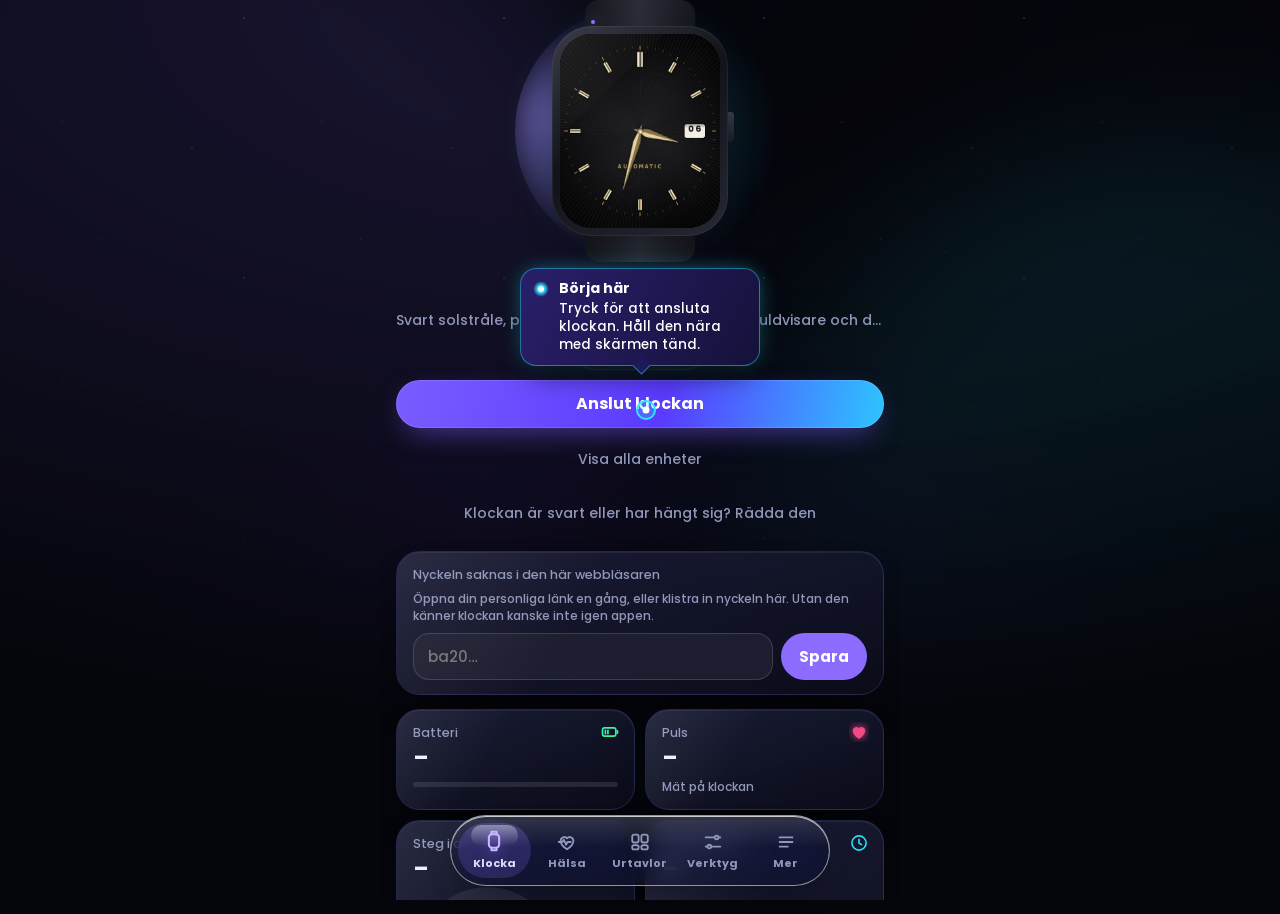
==== index.html @ 903eaa1f "Version 58" ====
<!doctype html>
<html lang="sv">
<head>
<script>try{var T=JSON.parse(localStorage.getItem("minklocka.tema.v1")||"null");if(!localStorage.getItem("minklocka.ng.v1")){localStorage.setItem("minklocka.ng.v1","1");T="nextgen";localStorage.setItem("minklocka.tema.v1",JSON.stringify(T));}document.documentElement.dataset.theme=T||"nextgen";}catch(e){document.documentElement.dataset.theme="nextgen";}</script>
<meta charset="utf-8">
<meta name="viewport" content="width=device-width,initial-scale=1,viewport-fit=cover">
<meta name="theme-color" content="#07080c">
<title>Min klocka</title>
<link rel="manifest" href="manifest.webmanifest">
<link rel="icon" href="icon-192.png">
<link rel="apple-touch-icon" href="icon-192.png">
<style>
@font-face{font-family:'PoppinsApp';font-weight:500;font-display:swap;src:url([data-uri]) format('woff')}
@font-face{font-family:'PoppinsApp';font-weight:700;font-display:swap;src:url([data-uri]) format('woff')}
@font-face{font-family:'PoppinsLight';font-weight:300;font-display:swap;src:url([data-uri]) format('woff')}
@font-face{font-family:'LoraBold';font-weight:700;font-display:swap;src:url([data-uri]) format('woff')}
@font-face{font-family:'MonoBold';font-weight:700;font-display:swap;src:url([data-uri]) format('woff')}

@font-face{font-family:'CondBold';font-weight:700;font-display:swap;src:url([data-uri]) format('woff')}

@property --a1{syntax:'<color>';inherits:true;initial-value:#3ba0ff}
@property --a2{syntax:'<color>';inherits:true;initial-value:#ff5a6a}
:root{
  --ink:#07080c; --text:#f2f3f7; --dim:#9aa0b4; --glass:rgba(22,24,34,.58); --edge:color-mix(in srgb,var(--ov) 10%,transparent);
  --ok:#5fe39a; --bad:#ff6b78; --r:26px;
  --font:'PoppinsApp',system-ui,-apple-system,'Segoe UI',Roboto,sans-serif;
  transition:--a1 .9s ease,--a2 .9s ease;
}
*{box-sizing:border-box;-webkit-tap-highlight-color:transparent}
html,body{height:100%}
body{margin:0;background:var(--ink);color:var(--text);font:500 15px/1.45 var(--font);overflow:hidden;overscroll-behavior:none}
button,input{font:inherit;color:inherit}
button{border:0;background:none;cursor:pointer}
:focus-visible{outline:2px solid var(--a1);outline-offset:3px}

/* ---- bakgrund: norrsken som tar färg av vald urtavla ---- */
.aurora{position:fixed;inset:0;overflow:hidden;z-index:0;pointer-events:none}
.aurora i{position:absolute;border-radius:50%;filter:blur(64px);opacity:.55;will-change:transform}
.aurora i:nth-child(1){width:78vw;height:78vw;left:-26vw;top:-14vw;background:var(--a1);animation:d1 23s ease-in-out infinite alternate}
.aurora i:nth-child(2){width:70vw;height:70vw;right:-28vw;top:18vh;background:var(--a2);animation:d2 29s ease-in-out infinite alternate}
.aurora i:nth-child(3){width:90vw;height:90vw;left:6vw;bottom:-52vw;background:var(--a1);opacity:.28;animation:d3 31s ease-in-out infinite alternate}
.aurora::after{content:"";position:absolute;inset:0;background:radial-gradient(120% 80% at 50% 0%,transparent 0,color-mix(in srgb,var(--ink) 55%,transparent) 60%,var(--ink) 100%)}
@keyframes d1{to{transform:translate(18vw,10vh) scale(1.15)}}
@keyframes d2{to{transform:translate(-22vw,-8vh) scale(.9)}}
@keyframes d3{to{transform:translate(-10vw,-12vh) scale(1.1)}}

.app{position:relative;z-index:1;height:100%;display:flex;flex-direction:column;max-width:520px;margin:0 auto}

/* ---- scenen: klockan ---- */
.stage{position:relative;flex:none;height:var(--sh,366px);transition:height .5s cubic-bezier(.3,1.1,.4,1)}
.watch{position:absolute;left:50%;top:var(--wt,26px);width:176px;height:210px;margin-left:-88px;transform:scale(var(--ws,1));transform-origin:50% 0;transition:transform .5s cubic-bezier(.3,1.1,.4,1),left .5s cubic-bezier(.3,1.1,.4,1)}
.strap{position:absolute;left:19%;width:62%;height:44px;background:linear-gradient(90deg,#15171d,#2a2d37 50%,#15171d);z-index:0}
.strap.t{top:-26px;border-radius:14px 14px 0 0}.strap.b{bottom:-26px;border-radius:0 0 14px 14px}
.crown{position:absolute;right:-6px;top:86px;width:8px;height:30px;border-radius:3px;background:linear-gradient(180deg,#3a3e4a,#1b1d25)}
.case{position:absolute;inset:0;border-radius:40px;padding:8px;background:linear-gradient(145deg,#3a3d49,#12131a 45%,#262832);box-shadow:0 22px 50px -14px rgba(0,0,0,.8),0 0 0 1px color-mix(in srgb,var(--ov) 6%,transparent) inset,0 0 46px -8px color-mix(in srgb,var(--a1) 55%,transparent)}
.screen{position:relative;width:100%;height:100%;border-radius:32px;overflow:hidden;background:#000}
.screen .face{position:absolute;inset:0;width:100%;height:100%;object-fit:cover;opacity:0;transform:scale(1.08);transition:opacity .45s ease,transform .6s cubic-bezier(.2,.9,.3,1)}
.screen .face.on{opacity:1;transform:none}
.screen::after{content:"";position:absolute;inset:0;background:linear-gradient(125deg,color-mix(in srgb,var(--ov) 16%,transparent) 0,color-mix(in srgb,var(--ov) 0%,transparent) 32%);pointer-events:none}
.ring{position:absolute;inset:-7px;width:calc(100% + 14px);height:calc(100% + 14px);pointer-events:none;overflow:visible}
.ring rect{fill:none;stroke-width:4;stroke-linecap:round}
.ring .trk{stroke:color-mix(in srgb,var(--ov) 10%,transparent);opacity:0;transition:opacity .3s}
.ring .bar{stroke:url(#rg);stroke-dasharray:0 100;transition:stroke-dasharray .35s ease,opacity .4s;filter:drop-shadow(0 0 6px var(--a1))}
.watch.busy .trk{opacity:1}
.watch.search .bar{stroke-dasharray:14 86;animation:spin 1.1s linear infinite}
@keyframes spin{to{stroke-dashoffset:-100}}
.watch.done .case{animation:pop .7s cubic-bezier(.2,1.4,.4,1)}
@keyframes pop{30%{transform:scale(1.045)}}
.info{position:absolute;left:16px;right:16px;top:var(--it,276px);text-align:center;transition:top .5s cubic-bezier(.3,1.1,.4,1),left .5s cubic-bezier(.3,1.1,.4,1)}
.info h1{margin:0;font:700 26px/1.1 var(--font);letter-spacing:-.4px}
.info p{margin:5px 0 0;color:var(--dim);font-size:14px;white-space:nowrap;overflow:hidden;text-overflow:ellipsis;max-height:22px;transition:opacity .3s,max-height .4s,margin .4s}
.pill{display:inline-flex;align-items:center;gap:7px;margin-top:9px;padding:5px 12px 5px 10px;border-radius:99px;background:var(--glass);border:1px solid var(--edge);font-size:13px;backdrop-filter:blur(16px)}
.pill b{width:8px;height:8px;border-radius:50%;background:var(--dim);transition:background .3s,box-shadow .3s}
.pill.on b{background:var(--ok);box-shadow:0 0 0 4px rgba(95,227,154,.18)}
.pill.wait b{background:#ffc857;animation:blink 1s ease-in-out infinite}
@keyframes blink{50%{opacity:.3}}
/* kompakt scen på Verktyg och Logg */
body.compact .stage{height:116px}
body.compact .watch{left:57px;transform:translateY(-6px) scale(.4)}
body.compact .info{top:26px;left:108px;text-align:left}
body.compact .info h1{font-size:23px}
body.compact .info p{opacity:0;max-height:0;margin:0}
/* fliken Urtavlor: klockan liten till vänster och namnet bredvid, så att listan får nästan hela skärmen */
body.side .stage{height:150px}
body.side .watch{left:70px;top:16px;transform:scale(.56)}
body.side .info{top:24px;left:134px;right:14px;text-align:left}
body.side .info h1{font-size:22px;white-space:nowrap;overflow:hidden;text-overflow:ellipsis}
body.side .info p{white-space:normal;max-height:36px;font-size:13px;line-height:18px;margin-top:3px;display:-webkit-box;-webkit-line-clamp:2;-webkit-box-orient:vertical}
body.side .pill{margin-top:8px}
@media (max-height:620px){body.side .stage{height:118px}body.side .watch{top:12px;transform:scale(.44);left:58px}body.side .info{left:112px;top:16px}body.side .info p{-webkit-line-clamp:1;max-height:18px}}

/* ---- vyer ---- */
main{position:relative;flex:1;min-height:0}
.view{-webkit-mask-image:linear-gradient(180deg,transparent 0,#000 16px);mask-image:linear-gradient(180deg,transparent 0,#000 16px);position:absolute;inset:0;overflow-y:auto;padding:14px 16px calc(132px + var(--lift,0px));opacity:0;visibility:hidden;transform:translateY(14px);transition:opacity .28s ease,transform .38s cubic-bezier(.2,.9,.3,1),visibility 0s .3s;scrollbar-width:none}
.view::-webkit-scrollbar{display:none}
.view.on{opacity:1;visibility:visible;transform:none;transition-delay:0s,0s,0s}
.glass{background:var(--glass);border:1px solid var(--edge);border-radius:var(--r);backdrop-filter:blur(22px) saturate(160%);-webkit-backdrop-filter:blur(22px) saturate(160%)}
.cta{display:block;width:100%;padding:16px;border-radius:20px;font:700 16px/1 var(--font);color:var(--onpri);background:linear-gradient(100deg,var(--a1),var(--a2));box-shadow:0 12px 30px -12px var(--a1);transition:transform .15s ease,opacity .25s,filter .25s}
.cta:active{transform:scale(.97)}
.cta:disabled{opacity:.38;filter:saturate(.4);box-shadow:none}
.ghost{display:block;width:100%;padding:13px;margin-top:8px;border-radius:18px;color:var(--dim);font-size:14px}
.ghost:active{background:color-mix(in srgb,var(--ov) 6%,transparent)}
.soft{display:block;width:100%;padding:14px;border-radius:18px;text-align:center;font-size:14.5px;transition:transform .15s}
.soft:active{transform:scale(.97)}
[hidden]{display:none!important}
.tiles{display:grid;grid-template-columns:1fr 1fr;gap:10px;margin-top:14px}
.tile{padding:14px 16px}
.tile small{display:block;color:var(--dim);font-size:12.5px}
.tile strong{display:block;margin-top:3px;font:700 19px/1.2 var(--font);font-variant-numeric:tabular-nums;white-space:nowrap;overflow:hidden;text-overflow:ellipsis}
.tile em{display:block;font-style:normal;color:var(--dim);font-size:12px;margin-top:6px;white-space:nowrap;overflow:hidden;text-overflow:ellipsis}
.tile.beat strong{animation:beat .5s cubic-bezier(.3,1.6,.4,1)}
.tile.beat{border-color:color-mix(in srgb,var(--a2) 60%,transparent)}
.tile{transition:border-color .6s}
@keyframes beat{35%{transform:scale(1.16)}}
.tile strong{transform-origin:0 50%}
.tiles.hl{margin-top:12px}.tiles.hl .tile{background:color-mix(in srgb,var(--ov) 5%,transparent);border-radius:16px}
#hlDays button{min-width:0;padding:9px 4px;font-size:13px}
.clab{display:block;color:var(--dim);font-size:12.5px;margin:14px 0 6px}
.hlc{display:block;width:100%;height:110px;touch-action:manipulation}
.meta{margin:12px 4px 0;color:var(--dim);font-size:12.5px;text-align:center}
.meter{height:5px;border-radius:9px;background:color-mix(in srgb,var(--ov) 10%,transparent);margin-top:10px;overflow:hidden}
.meter i{display:block;height:100%;width:0;border-radius:9px;background:linear-gradient(90deg,var(--a1),var(--a2));transition:width .8s cubic-bezier(.2,.9,.3,1)}
details{margin-top:14px;padding:4px 16px}
summary{padding:11px 0;list-style:none;color:var(--dim);font-size:14px;display:flex;justify-content:space-between;align-items:center}
summary::-webkit-details-marker{display:none}
summary::after{content:"";width:8px;height:8px;border-right:2px solid var(--dim);border-bottom:2px solid var(--dim);transform:rotate(45deg);transition:transform .25s;margin-right:4px}
details[open] summary::after{transform:rotate(225deg)}
details ol{margin:0 0 14px;padding-left:20px;color:var(--dim);font-size:14px}
details li{margin:6px 0}
details li b{color:var(--text);font-weight:500}

/* urtavlor */
.gridd{display:grid;grid-template-columns:repeat(3,minmax(0,1fr));gap:14px 10px;margin-top:14px}
.chip{display:block;width:100%;text-align:center;font-size:12.5px;color:var(--dim);transition:color .25s}
.chip img,.chip canvas,.chip.add i{display:block;width:100%;aspect-ratio:240/286;border-radius:20%/17%;object-fit:cover;background:#0c0d12;border:2px solid transparent;box-shadow:0 8px 20px -10px #000;transition:transform .3s cubic-bezier(.2,1.3,.4,1),border-color .25s}
.chip.add i{display:grid;place-items:center;font-style:normal;font-size:34px;line-height:1;color:var(--dim);border:2px dashed color-mix(in srgb,var(--ov) 22%,transparent);background:color-mix(in srgb,var(--ov) 4%,transparent);box-shadow:none}
.cats{display:flex;gap:8px;margin-top:16px;overflow-x:auto;scrollbar-width:none}
.cats::-webkit-scrollbar{display:none}
.cats button{flex:none;padding:8px 15px;border-radius:99px;background:color-mix(in srgb,var(--ov) 7%,transparent);font-size:13.5px;transition:background .25s,color .25s}
.cats button.on{background:linear-gradient(100deg,var(--a1),var(--a2));color:var(--onpri);font-weight:700}
.duo{display:grid;grid-template-columns:1fr;gap:8px;margin-top:10px}
.duo2{display:grid;grid-template-columns:1fr 1fr;gap:8px;margin-top:14px}
.duo2 .own{margin-top:0}
.duo:has(#btnDelete:not([hidden])){grid-template-columns:1fr 1fr}
.soft:disabled{opacity:.45}
.danger{color:var(--bad)}
.empty{grid-column:1/-1;color:var(--dim);font-size:13.5px;padding:14px 16px;margin:0}
/* redigeraren */
#faceC{position:absolute;inset:0;width:100%;height:100%;display:none;touch-action:none}
body.editing #faceC{display:block}
body.editing .screen .face{opacity:0!important}
body.editing .tabs,body.editing .fade,body.editing .info{display:none}
body.editing .stage{height:calc(var(--wt,26px) + 210px*var(--ws,1) + 30px)}
body.editing .view{padding-bottom:48px}
.edbar{display:grid;grid-template-columns:auto 1fr auto;gap:8px;align-items:center}
.edbar .soft{width:auto;padding:12px 16px}
.edbar input,.tin{width:100%;min-width:0;padding:11px 13px;border-radius:14px;border:1px solid var(--edge);background:rgba(0,0,0,.28);outline:none}
.edbar input:focus,.tin:focus{border-color:var(--a1)}
.chips{display:flex;flex-wrap:wrap;gap:6px;margin:12px 0}
.chips button{padding:8px 12px;border-radius:99px;background:color-mix(in srgb,var(--ov) 5%,transparent);font-size:13px;color:var(--dim);border:1px dashed color-mix(in srgb,var(--ov) 16%,transparent)}
.chips button.has{color:var(--text);background:color-mix(in srgb,var(--ov) 12%,transparent);border-style:solid;border-color:transparent}
.chips button.on{background:linear-gradient(100deg,var(--a1),var(--a2));color:var(--onpri);font-weight:700}
.sw{display:flex;flex-wrap:wrap;gap:8px;margin-top:2px}
.seg+.sw,.sw+.sl,.sl+.sl{margin-top:12px}
.sw button,.pickc{flex:none;width:30px;height:30px;border-radius:50%;border:2px solid color-mix(in srgb,var(--ov) 20%,transparent);padding:0}
.sw button.on{outline:2px solid var(--a1);outline-offset:2px}
.pickc{position:relative;overflow:hidden;display:grid;place-items:center}
.pickc::after{content:"+";font-weight:700;color:#fff;mix-blend-mode:difference}
.pickc input{position:absolute;inset:0;width:100%;height:100%;opacity:0}
.sl{display:flex;align-items:center;gap:10px}
.sl input{flex:1;min-width:0;accent-color:var(--a1)}
.sl output{flex:none;min-width:58px;text-align:right;font-size:12.5px;color:var(--dim);font-variant-numeric:tabular-nums}
.nudge{display:flex;gap:6px}
.nudge button{flex:1;padding:10px 0;border-radius:12px;background:color-mix(in srgb,var(--ov) 7%,transparent)}
.nudge button:active{transform:scale(.94)}
.own2{position:relative;cursor:pointer}
.own2 input{position:absolute;width:1px;height:1px;opacity:0;pointer-events:none}
#edSize.over{color:var(--bad)}
.chip span{display:block;margin-top:7px;white-space:nowrap;overflow:hidden;text-overflow:ellipsis}
.chip em{font-style:normal;display:inline-block;margin-left:4px;padding:0 6px;border-radius:7px;font-size:10.5px;font-weight:700;color:var(--onpri);background:var(--a1)}
.chip.on{color:var(--text)}
.chip.on img,.chip.on canvas{border-color:var(--a1);transform:translateY(-4px) scale(1.04)}
.sendrow{margin-top:6px}
.prog{margin-top:10px;text-align:center;color:var(--dim);font-size:13px;min-height:19px;font-variant-numeric:tabular-nums}
.own{margin-top:14px;color:var(--dim);cursor:pointer}
.own input{position:absolute;width:1px;height:1px;opacity:0;pointer-events:none}

/* verktyg */
.group{margin-top:12px;overflow:hidden}
.row{display:flex;align-items:center;gap:12px;width:100%;padding:15px 16px;text-align:left;border-top:1px solid color-mix(in srgb,var(--ov) 6%,transparent)}
.group>.row:first-child{border-top:0}
button.row:active{background:color-mix(in srgb,var(--ov) 6%,transparent)}
.row .ic{flex:none;width:34px;height:34px;border-radius:11px;display:grid;place-items:center;background:color-mix(in srgb,var(--a1) 22%,transparent);color:var(--a1)}
.row .ic svg{width:18px;height:18px}
.row .tx{flex:1;min-width:0}
.row .tx small{display:block;color:var(--dim);font-size:12.5px;margin-top:1px}
.block{padding:15px 16px;border-top:1px solid color-mix(in srgb,var(--ov) 6%,transparent)}
.block>label,.block>.lab{display:block;margin-bottom:10px}
.block small{color:var(--dim);font-size:12.5px;display:block;margin-top:2px;font-weight:500}
.seg{display:flex;flex-wrap:wrap;gap:6px}
.seg button{flex:1 0 auto;min-width:50px;padding:11px 8px;border-radius:13px;background:color-mix(in srgb,var(--ov) 7%,transparent);font-variant-numeric:tabular-nums;transition:background .25s,color .25s,transform .15s}
.seg button:active{transform:scale(.94)}
.seg button.on{background:linear-gradient(100deg,var(--a1),var(--a2));color:var(--onpri);font-weight:700}
.msg{display:flex;gap:8px}
.msg input{flex:1;min-width:0;padding:12px 14px;border-radius:14px;border:1px solid var(--edge);background:rgba(0,0,0,.28);outline:none}
.msg input:focus{border-color:var(--a1)}
.msg button{flex:none;padding:0 18px;border-radius:14px;font-weight:700;color:var(--onpri);background:linear-gradient(100deg,var(--a1),var(--a2))}
.msg button:active{transform:scale(.95)}

/* logg */
#log{margin:0;padding:14px 16px;font:12px/1.55 ui-monospace,Menlo,Consolas,monospace;white-space:pre-wrap;word-break:break-all;color:var(--dim);min-height:160px}
#log .ok{color:var(--ok)}#log .bad{color:var(--bad)}

/* flikar */
.fade{position:fixed;left:0;right:0;bottom:0;height:calc(130px + var(--lift,0px));z-index:4;pointer-events:none;background:linear-gradient(180deg,color-mix(in srgb,var(--ink) 0%,transparent) 0,color-mix(in srgb,var(--ink) 86%,transparent) 46%,var(--ink) 100%)}
.tabs{background:var(--navbg);position:fixed;left:50%;bottom:calc(14px + var(--lift,0px) + env(safe-area-inset-bottom));transform:translateX(-50%);z-index:5;transition:bottom .35s ease;display:grid;grid-template-columns:repeat(5,1fr);width:min(94vw,440px);padding:6px;border-radius:26px}
.tabs .slide{position:absolute;top:6px;bottom:6px;left:6px;width:calc((100% - 12px)/5);border-radius:20px;background:color-mix(in srgb,var(--ov) 11%,transparent);transition:transform .42s cubic-bezier(.3,1.3,.4,1)}
.tabs button{position:relative;padding:9px 0 7px;font-size:11.5px;color:var(--dim);display:grid;justify-items:center;gap:3px;transition:color .25s}
.tabs svg{width:22px;height:22px;transition:transform .35s cubic-bezier(.3,1.5,.4,1)}
.tabs button.on{color:var(--text)}
.tabs button.on svg{transform:translateY(-1px) scale(1.1);color:var(--a1)}

.toast{width:max-content;position:fixed;left:50%;bottom:calc(104px + var(--lift,0px) + env(safe-area-inset-bottom));z-index:6;transform:translate(-50%,24px);opacity:0;padding:11px 18px;border-radius:99px;font-size:14px;max-width:86vw;text-align:center;transition:opacity .25s,transform .4s cubic-bezier(.3,1.3,.4,1);pointer-events:none}
.toast.on{opacity:1;transform:translate(-50%,0)}
.toast.bad{border-color:rgba(255,107,120,.5);color:var(--bad)}

/* ark med frågor, och små knappar */
.shade{position:fixed;inset:0;z-index:8;background:rgba(4,5,8,.62);display:flex;align-items:flex-end;justify-content:center;padding:16px 14px calc(18px + env(safe-area-inset-bottom));backdrop-filter:blur(3px)}
.sheet{width:min(100%,460px);padding:20px 18px 16px;background:rgba(24,26,36,.96);animation:up .32s cubic-bezier(.2,1.1,.3,1)}
@keyframes up{from{transform:translateY(40px);opacity:0}}
.sheet h2{margin:0;font:700 19px/1.25 var(--font)}
.sheet p{margin:8px 0 14px;color:var(--dim);font-size:14px;white-space:pre-line}
.sheet button{margin-top:8px}
.sheet .soft.bad{color:var(--bad)}
.chip em.bad{background:var(--bad)}.chip em.exp{background:#ffc857}
.lnk{color:var(--text);text-decoration:underline;text-underline-offset:3px;padding:6px 2px}
.tarea{width:100%;min-height:92px;padding:12px 14px;border-radius:14px;border:1px solid var(--edge);background:rgba(0,0,0,.28);outline:none;resize:vertical;font:inherit;color:inherit}
.tarea:focus{border-color:var(--a1)}
.msg+.msg,.msg+.seg,.seg+.msg,.tarea+.msg,.msg+.soft,.tarea+.soft{margin-top:8px}
.msg input[type=number]{flex:0 0 96px}
.msg input[type=date]{flex:0 0 150px;color-scheme:dark}
.note{color:var(--dim);font-size:12.5px;margin:8px 0 0}
#remList .rr{display:flex;align-items:center;gap:8px;padding:7px 0;border-top:1px solid color-mix(in srgb,var(--ov) 6%,transparent)}#remList .rr:first-child{border-top:0}#remList .rt{flex:1;min-width:0;overflow:hidden;text-overflow:ellipsis;white-space:nowrap}#remList .rb{flex:none;padding:7px 11px;border-radius:12px;background:color-mix(in srgb,var(--ov) 7%,transparent);font-size:13px;font-variant-numeric:tabular-nums}#remList .rb.on{background:linear-gradient(100deg,var(--a1),var(--a2));color:var(--onpri);font-weight:700}#remList .rx{flex:none;width:30px;height:30px;border-radius:10px;background:color-mix(in srgb,var(--ov) 7%,transparent)}#remList .past{opacity:.5}
.tag{display:inline-block;margin-left:6px;padding:1px 7px;border-radius:7px;font-size:10.5px;font-weight:700;color:var(--onpri);background:#ffc857;vertical-align:2px}
#acts{margin-top:10px}
.cats button:disabled{opacity:.4}
.cats+.cats{margin-top:10px}
#keyBox em{white-space:normal}

/* lägre skärmar: klockan krymper så att innehållet får plats */
@media (max-height:800px){:root{--ws:.86;--wt:20px;--it:230px;--sh:318px}}
@media (max-height:720px){:root{--ws:.72;--wt:16px;--it:192px;--sh:278px}.info h1{font-size:23px}.info p{font-size:13.5px;margin-top:3px}.pill{margin-top:7px}}
@media (max-height:620px){:root{--ws:.58;--wt:12px;--it:154px;--sh:238px}}
@media (prefers-reduced-motion:reduce){*{animation:none!important;transition-duration:.01s!important}}

/* ---------- verktyg som kort, blad med förklarande bild, rundtur och studs ---------- */
:root{--spring:cubic-bezier(.34,1.56,.64,1)}
.boing{animation:boing .45s var(--spring)}
@keyframes boing{0%{transform:scale(1)}30%{transform:scale(.92)}100%{transform:scale(1)}}
.quick{display:grid;grid-template-columns:1fr 1fr;gap:10px}
.qbtn{display:flex;align-items:center;justify-content:center;gap:8px;padding:14px 10px;border-radius:18px;font-weight:600}
.qbtn .qi{width:20px;height:20px;color:var(--a1)}
.tcat{margin-top:22px}.tcat h3{margin:0 4px;font-size:17px}.tcat>p{margin:2px 4px 10px;color:var(--dim);font-size:12.5px}
.tcards{display:grid;gap:10px}
.tcard{display:flex;align-items:center;gap:13px;width:100%;padding:13px 14px;border-radius:20px;text-align:left;opacity:0;animation:cardIn .55s var(--spring) forwards}
.tcard[hidden]{display:none}
@keyframes cardIn{from{opacity:0;transform:translateY(16px) scale(.96)}to{opacity:1;transform:none}}
.tcard .ti{flex:none;width:46px;height:46px;border-radius:15px;display:grid;place-items:center;background:linear-gradient(135deg,color-mix(in srgb,var(--a1) 32%,transparent),color-mix(in srgb,var(--a2) 32%,transparent));color:#fff}
.tcard .ti svg{width:26px;height:26px}
.tcard .tt{flex:1;min-width:0}.tcard .tt b{display:block;font-size:15px}.tcard .tt small{display:block;color:var(--dim);font-size:12.5px;margin-top:2px}
.tcard .chev{flex:none;font-size:24px;color:var(--dim);transition:transform .3s var(--spring)}
.tcard:active .chev{transform:translateX(4px)}
.tg{font-style:normal;font-size:10px;font-weight:700;padding:1px 6px;border-radius:6px;background:#ffc857;color:var(--onpri);vertical-align:2px}
/* små rörelser i ikonerna */
.m-float svg{animation:mFloat 3s ease-in-out infinite}@keyframes mFloat{50%{transform:translateY(-3px) rotate(-3deg)}}
.m-bob svg{animation:mBob 2.4s var(--spring) infinite}@keyframes mBob{0%,60%,100%{transform:none}70%{transform:translateY(-4px) scale(1.08)}}
.m-flip svg{animation:mFlip 4s ease-in-out infinite}@keyframes mFlip{0%,70%,100%{transform:none}80%{transform:rotateX(180deg)}90%{transform:rotateX(360deg)}}
.m-spin svg{animation:mSpin 9s linear infinite}@keyframes mSpin{to{transform:rotate(360deg)}}
.m-pop svg{animation:mPop 2.6s var(--spring) infinite}@keyframes mPop{0%,55%,100%{transform:scale(1)}65%{transform:scale(1.18)}}
.m-wiggle svg{animation:mWig 2.8s ease-in-out infinite}@keyframes mWig{0%,70%,100%{transform:none}76%{transform:rotate(-12deg)}84%{transform:rotate(10deg)}92%{transform:rotate(-5deg)}}
.m-ring svg{animation:mRing 2.2s ease-in-out infinite;transform-origin:50% 15%}@keyframes mRing{0%,60%,100%{transform:none}66%{transform:rotate(16deg)}74%{transform:rotate(-14deg)}82%{transform:rotate(9deg)}90%{transform:rotate(-4deg)}}
.m-beat svg{animation:mBeat 1.3s ease-in-out infinite}@keyframes mBeat{0%,40%,100%{transform:scale(1)}15%{transform:scale(1.16)}28%{transform:scale(1.04)}}
.m-walk svg{animation:mWalk 1.6s ease-in-out infinite}@keyframes mWalk{50%{transform:translateX(3px) rotate(6deg)}}
.m-tick svg{animation:mTick 1s steps(2) infinite}@keyframes mTick{50%{transform:rotate(8deg)}}
.m-lift svg{animation:mLift 2s var(--spring) infinite}@keyframes mLift{0%,50%,100%{transform:none}65%{transform:translateY(-5px)}}
.m-twinkle svg{animation:mTw 2.2s ease-in-out infinite}@keyframes mTw{50%{transform:scale(1.15) rotate(12deg);filter:drop-shadow(0 0 6px var(--a2))}}
/* bladet för ett verktyg */
#tsheet{position:fixed;inset:0;z-index:60;pointer-events:none}
#tsheet .tsh-bg{position:absolute;inset:0;background:rgba(3,4,8,.6);backdrop-filter:blur(6px);opacity:0;transition:opacity .3s}
#tsheet .tsh-card{position:absolute;left:0;right:0;bottom:0;top:6vh;border-radius:28px 28px 0 0;background:var(--ink);border-top:1px solid var(--edge);transform:translateY(105%);transition:transform .5s var(--spring);display:flex;flex-direction:column;box-shadow:0 -20px 60px rgba(0,0,0,.5)}
#tsheet.on{pointer-events:auto}#tsheet.on .tsh-bg{opacity:1}#tsheet.on .tsh-card{transform:none}
.tsh-top{display:flex;align-items:center;gap:6px;padding:14px 14px 4px}
.tsh-top h2{margin:0;font-size:20px}
.tsh-x{width:42px;height:42px;border-radius:14px;background:color-mix(in srgb,var(--ov) 7%,transparent);font-size:28px;line-height:1;padding-bottom:4px}
.tsh-scroll{flex:1;overflow:auto;padding:0 16px calc(30px + env(safe-area-inset-bottom));-webkit-overflow-scrolling:touch}
.tsh-scene{margin:4px 0 2px}
.sc{display:block;width:100%;max-width:340px;margin:0 auto;height:auto}
.sc rect,.sc path{fill:none;stroke:color-mix(in srgb,var(--ov) 55%,transparent);stroke-width:2}
.sc .scr{fill:color-mix(in srgb,var(--ov) 5%,transparent);stroke:none}
.sc .band{stroke:color-mix(in srgb,var(--ov) 30%,transparent)}
.sc-g1{color:var(--a1)}.sc-g2{color:var(--a2)}
.sc svg rect,.sc svg path,.sc svg circle{stroke:currentColor;fill:none}
.sc-dots circle{fill:var(--a1);stroke:none;opacity:0;animation:dot 2.4s infinite}
.sc-dots.back circle{fill:var(--a2)}
@keyframes dot{0%{opacity:0;transform:translateX(-10px)}25%{opacity:1}55%{opacity:1}80%,100%{opacity:0;transform:translateX(10px)}}
.sc-dots.back circle{animation-name:dotB}@keyframes dotB{0%{opacity:0;transform:translateX(10px)}25%,55%{opacity:1}80%,100%{opacity:0;transform:translateX(-10px)}}
.sc-pop{transform-box:fill-box;transform-origin:center;animation:scPop 2.4s var(--spring) infinite}
@keyframes scPop{0%,35%{transform:translate(162px,46px) scale(0);opacity:0}50%{transform:translate(162px,46px) scale(1.25);opacity:1}62%,90%{transform:translate(162px,46px) scale(1);opacity:1}100%{transform:translate(162px,46px) scale(1);opacity:0}}
.sc-watch{animation:wBump 2.4s var(--spring) infinite;transform-origin:174px 60px}
@keyframes wBump{0%,40%,100%{transform:none}48%{transform:scale(1.05) rotate(-2deg)}56%{transform:none}}
.tsh-steps{list-style:none;margin:6px 0 14px;padding:0;display:grid;gap:8px}
.tsh-steps li{display:flex;align-items:center;gap:11px;padding:10px 12px;border-radius:16px;background:color-mix(in srgb,var(--ov) 5%,transparent);opacity:0;animation:cardIn .5s var(--spring) forwards}
.tsh-steps b{flex:none;width:26px;height:26px;border-radius:9px;display:grid;place-items:center;background:linear-gradient(135deg,var(--a1),var(--a2));color:var(--onpri);font-size:13px}
.tsh-steps span{font-size:14px}
.tsh-body>.group,.tsh-body>.block{margin-top:0}
.tsh-body>.block{border-top:0;padding:4px 2px}
.tsh-body>.block>label:first-child,.tsh-body>.block>.lab:first-child,.tsh-body>.group>.block:first-child>label:first-child,.tsh-body>.group>.block:first-child>.lab:first-child{font-size:0;margin-bottom:0}
.tsh-body>.block>label:first-child small,.tsh-body>.block>.lab:first-child small,.tsh-body>.group>.block:first-child>label:first-child small,.tsh-body>.group>.block:first-child>.lab:first-child small{font-size:12.5px;margin:0 0 10px}
.tsh-body .tag{display:none}
body.sheet-open{overflow:hidden}
/* rundtur */
#tour{position:fixed;inset:0;z-index:80;display:grid;place-items:center;padding:20px;background:rgba(3,4,8,.72);backdrop-filter:blur(10px);animation:fadeIn .3s}
#tour.out{animation:fadeOut .35s forwards}@keyframes fadeIn{from{opacity:0}}@keyframes fadeOut{to{opacity:0}}
.tr-card{width:100%;max-width:380px;padding:22px 20px 18px;border-radius:28px;background:var(--ink);border:1px solid var(--edge);text-align:center;animation:cardIn .55s var(--spring)}
.tr-card h2{margin:6px 0 6px;font-size:22px}.tr-card p{margin:0;color:var(--dim);font-size:14.5px;line-height:1.5}
.tr-art .ta{width:100%;height:150px}
.ta rect,.ta path{fill:none;stroke:color-mix(in srgb,var(--ov) 60%,transparent);stroke-width:2.2}.ta .scr{fill:color-mix(in srgb,var(--ov) 6%,transparent);stroke:none}
.ta .tt2{fill:#fff;font:700 13px var(--font)}
.ta-wv path{stroke:var(--a1);stroke-width:3;opacity:0;animation:wave 1.8s infinite}.ta-wv .w2{animation-delay:.25s}.ta-wv .w3{animation-delay:.5s}
@keyframes wave{0%{opacity:0}30%{opacity:1}80%,100%{opacity:0}}
.ta .tf{opacity:0;transform-box:fill-box;transform-origin:center;animation:tf 3s var(--spring) infinite}
@keyframes tf{0%{opacity:0;transform:scale(.4)}20%,85%{opacity:1;transform:scale(1)}100%{opacity:0;transform:scale(.9)}}
.ta .tap{fill:color-mix(in srgb,var(--ov) 85%,transparent);stroke:none;opacity:0;animation:tap 3s infinite}@keyframes tap{0%,45%{opacity:0;transform:scale(.5)}55%{opacity:.9}70%,100%{opacity:0}}
.ta .tt3{animation:mBob 2.4s var(--spring) infinite}.ta .tbx{fill:color-mix(in srgb,var(--ov) 7%,transparent);stroke:none}
.ta svg rect,.ta svg path,.ta svg circle{stroke:var(--a1);fill:none}
.ta .fl{animation:mFloat 3s ease-in-out infinite}.ta .f2{animation-delay:.5s}.ta .f3{animation-delay:1s}.ta .f4{animation-delay:1.5s}
.tr-dots{display:flex;justify-content:center;gap:6px;margin:16px 0 14px}.tr-dots i{width:7px;height:7px;border-radius:9px;background:color-mix(in srgb,var(--ov) 20%,transparent);transition:width .4s var(--spring)}.tr-dots i.on{width:22px;background:linear-gradient(90deg,var(--a1),var(--a2))}
.tr-btns{display:flex;gap:10px}.tr-btns button{flex:1;padding:14px;border-radius:18px;font-weight:700}.tr-skip{background:color-mix(in srgb,var(--ov) 7%,transparent)}.tr-next{background:linear-gradient(100deg,var(--a1),var(--a2));color:var(--onpri)}
@media (prefers-reduced-motion:reduce){.tcard,.tsh-steps li{animation:none;opacity:1}[class*="m-"] svg,.sc-dots circle,.sc-pop,.sc-watch{animation:none}}

.hint{display:flex;gap:12px;align-items:flex-start;padding:14px;border-radius:20px;margin-bottom:12px;position:relative;animation:cardIn .55s var(--spring)}
.hint.out{animation:fadeOut .3s forwards}
.hint-art{flex:none;width:44px;height:44px;border-radius:14px;display:grid;place-items:center;background:linear-gradient(135deg,color-mix(in srgb,var(--a1) 35%,transparent),color-mix(in srgb,var(--a2) 35%,transparent))}
.hint-art svg{width:26px;height:26px;animation:mPop 2.6s var(--spring) infinite}
.hint-tx{flex:1;font-size:13.5px}.hint-tx ol{margin:4px 0 0;padding-left:18px;color:var(--dim)}.hint-tx li{margin:2px 0}
.hint-x{position:absolute;top:8px;right:8px;width:30px;height:30px;border-radius:10px;background:color-mix(in srgb,var(--ov) 7%,transparent);color:var(--dim)}

/* ================= Teman (Material 3 Expressive): ljusa och mörka, valbara under Mer ================= */
:root{--ov:#ffffff;--onpri:#08090d;--pricont:color-mix(in srgb,var(--a1) 28%,#15161c);--onpricont:#ffffff;--navbg:rgba(24,26,36,.9);--shadow:none;--spring:cubic-bezier(.34,1.56,.64,1)}
:root[data-theme="ljus"]{--ink:#fdf7ff;--text:#1d1b20;--dim:#625b71;--glass:#ffffff;--edge:rgba(29,27,32,.07);--ov:#1d1b20;--a1:#6750a4;--a2:#c2477a;--onpri:#ffffff;--pricont:#eaddff;--onpricont:#21005d;--navbg:#f3edf7;--ok:#2e9e5b;--bad:#ba1a1a}
:root[data-theme="mint"]{--ink:#f3fbf6;--text:#17201b;--dim:#4f6358;--glass:#ffffff;--edge:rgba(23,32,27,.07);--ov:#17201b;--a1:#1b7f55;--a2:#d9801a;--onpri:#ffffff;--pricont:#c3eed6;--onpricont:#00210f;--navbg:#e6f3ec;--ok:#1b7f55;--bad:#ba1a1a}
:root[data-theme="persika"]{--ink:#fff8f4;--text:#231a15;--dim:#6d5b52;--glass:#ffffff;--edge:rgba(35,26,21,.07);--ov:#231a15;--a1:#b5532f;--a2:#6a5ae0;--onpri:#ffffff;--pricont:#ffdbcc;--onpricont:#3a0b00;--navbg:#fbeee7;--ok:#2e9e5b;--bad:#ba1a1a}
:root[data-theme="hav"]{--ink:#f4f9fd;--text:#161c22;--dim:#50606e;--glass:#ffffff;--edge:rgba(22,28,34,.07);--ov:#161c22;--a1:#0b6aa2;--a2:#00957d;--onpri:#ffffff;--pricont:#cfe5ff;--onpricont:#001d33;--navbg:#e7f0f8;--ok:#00957d;--bad:#ba1a1a}
:root[data-theme="mork"]{--ink:#0f1513;--text:#e2ebe5;--dim:#9db1a6;--glass:#18211d;--edge:rgba(255,255,255,.07);--ov:#ffffff;--a1:#7fd8a6;--a2:#ffb86b;--onpri:#00391f;--pricont:#1f4d36;--onpricont:#c4f1d7;--navbg:#18211d;--ok:#7fd8a6;--shadow:0 1px 0 rgba(255,255,255,.04) inset,0 14px 30px -16px rgba(0,0,0,.7);color-scheme:dark}
:root[data-theme="mork"] .hcard,:root[data-theme="urtavla"] .hcard{border-color:rgba(255,255,255,.08);box-shadow:0 1px 0 rgba(255,255,255,.05) inset,0 16px 30px -18px rgba(0,0,0,.8)}
:root[data-theme="mork"] .hc-tag,:root[data-theme="urtavla"] .hc-tag{color:#8fe6b5}:root[data-theme="mork"] .hc-tag[data-c="warn"],:root[data-theme="urtavla"] .hc-tag[data-c="warn"]{color:#f5c27a}
:root[data-theme="urtavla"]{--ink:#07080c;--text:#f2f3f7;--dim:#9aa0b4;--glass:rgba(22,24,34,.58);--edge:rgba(255,255,255,.10);--ov:#ffffff;--onpri:#08090d}
:root:not([data-theme="urtavla"]){--r:28px}
/* ljusa teman: ytor i stället för glas, mjuka skuggor, stillsam bakgrund */
:root[data-theme="ljus"],:root[data-theme="mint"],:root[data-theme="persika"],:root[data-theme="hav"]{--shadow:0 1px 2px rgba(0,0,0,.05),0 12px 28px -14px color-mix(in srgb,var(--a1) 38%,rgba(0,0,0,.3));color-scheme:light}
:root:not([data-theme="urtavla"]) .glass{backdrop-filter:none;-webkit-backdrop-filter:none;box-shadow:var(--shadow);border-color:var(--edge)}
:root:not([data-theme="urtavla"]):not([data-theme="mork"]) .aurora i{opacity:.16;filter:blur(80px)}
:root:not([data-theme="urtavla"]):not([data-theme="mork"]) .aurora i:nth-child(3){opacity:.1}
:root[data-theme="mork"] .aurora i{opacity:.22}
:root:not([data-theme="urtavla"]) .case{box-shadow:0 18px 40px -16px rgba(0,0,0,.45),0 0 0 1px rgba(255,255,255,.06) inset}
/* Expressive: hela piller, former som ändras när du trycker, fyllda tonade val */
:root:not([data-theme="urtavla"]) .cta{border-radius:999px;background:var(--a1);color:var(--onpri);box-shadow:0 10px 24px -12px var(--a1);transition:border-radius .35s var(--spring),transform .35s var(--spring),opacity .25s}
:root:not([data-theme="urtavla"]) .cta:active{border-radius:18px;transform:scale(.97)}
:root:not([data-theme="urtavla"]) .seg button{border-radius:999px;transition:background .25s,color .25s,border-radius .35s var(--spring),transform .3s var(--spring)}
:root:not([data-theme="urtavla"]) .seg button:active{border-radius:12px}
:root:not([data-theme="urtavla"]) .seg button.on,:root:not([data-theme="urtavla"]) .cats button.on,:root:not([data-theme="urtavla"]) .chips button.on{background:var(--pricont);color:var(--onpricont)}
:root:not([data-theme="urtavla"]) .msg button{border-radius:999px;background:var(--a1);color:var(--onpri)}
:root:not([data-theme="urtavla"]) .tsh-steps b,:root:not([data-theme="urtavla"]) .tr-next{background:var(--a1);color:var(--onpri)}
:root:not([data-theme="urtavla"]) .tr-dots i.on{background:var(--a1)}
:root:not([data-theme="urtavla"]) .tcard .ti,:root:not([data-theme="urtavla"]) .hint-art{background:var(--pricont);color:var(--onpricont);transition:border-radius .45s var(--spring),transform .45s var(--spring)}
:root:not([data-theme="urtavla"]) .tcard{transition:border-radius .4s var(--spring),transform .4s var(--spring)}
:root:not([data-theme="urtavla"]) .tcard:active{border-radius:18px}
:root:not([data-theme="urtavla"]) .tcard:active .ti{border-radius:50%;transform:rotate(-8deg) scale(1.06)}
:root:not([data-theme="urtavla"]) .qbtn{border-radius:999px}
:root:not([data-theme="urtavla"]) .qbtn .qi{color:var(--a1)}
:root:not([data-theme="urtavla"]) .tcat h3{font-size:21px;letter-spacing:-.3px}
:root:not([data-theme="urtavla"]) .tabs{box-shadow:var(--shadow)}
:root:not([data-theme="urtavla"]) .tabs button.on svg{color:var(--onpricont)}
:root:not([data-theme="urtavla"]) .tabs .slide{background:var(--pricont)!important;box-shadow:none!important}
:root:not([data-theme="urtavla"]) .tsh-card{background:var(--ink)}
:root:not([data-theme="urtavla"]) .tr-card{background:var(--ink);box-shadow:0 30px 60px -20px rgba(0,0,0,.35)}
:root:not([data-theme="urtavla"]) .tg,:root:not([data-theme="urtavla"]) .tag{background:color-mix(in srgb,var(--a2) 22%,var(--glass));color:var(--a2)}
:root:not([data-theme="urtavla"]) .sc-dots circle{fill:var(--a1)}
:root:not([data-theme="urtavla"]) .pill{backdrop-filter:none}
:root:not([data-theme="urtavla"]) .meter i{background:var(--a1)}
:root:not([data-theme="urtavla"]) .fade{display:none}
:root:not([data-theme="urtavla"]) .msg input,:root:not([data-theme="urtavla"]) .tarea,:root:not([data-theme="urtavla"]) #hlDays+*{}
:root:not([data-theme="urtavla"]) .msg input,:root:not([data-theme="urtavla"]) .tarea{background:color-mix(in srgb,var(--ov) 5%,var(--glass));border:1.5px solid color-mix(in srgb,var(--ov) 14%,transparent);border-radius:16px;transition:border-color .2s,border-radius .35s var(--spring)}
:root:not([data-theme="urtavla"]) .msg input:focus,:root:not([data-theme="urtavla"]) .tarea:focus{border-color:var(--a1);border-radius:12px}
:root:not([data-theme="urtavla"]) input[type=date],:root:not([data-theme="urtavla"]) input[type=number]{color-scheme:inherit}
/* temaväljaren */
.themes{display:grid;grid-template-columns:repeat(3,1fr);gap:10px;margin-top:4px}
.themes button{display:grid;justify-items:center;gap:6px;padding:12px 4px;border-radius:20px;background:color-mix(in srgb,var(--ov) 5%,transparent);font-size:12.5px;transition:border-radius .35s var(--spring),transform .35s var(--spring);border:2px solid transparent}
.themes button.on{border-color:var(--a1);border-radius:14px}
.themes .sw{width:44px;height:44px;border-radius:50%;display:block;position:relative;overflow:hidden;box-shadow:0 2px 6px rgba(0,0,0,.18);transition:transform .45s var(--spring)}
.themes button.on .sw{transform:scale(1.08) rotate(-12deg);border-radius:30%}
.themes .sw i{position:absolute;inset:0}.themes .sw i:nth-child(2){clip-path:polygon(100% 0,100% 100%,0 100%)}.themes .sw i:nth-child(3){inset:30%;border-radius:50%}

/* ================= Navigering i flytande glas ================= */
.tabs.glass{background:color-mix(in srgb,var(--glass) 52%,transparent)!important;backdrop-filter:blur(12px) saturate(180%)!important;-webkit-backdrop-filter:blur(12px) saturate(180%)!important;
  border:1px solid color-mix(in srgb,#ffffff 55%,transparent)!important;border-radius:999px!important;padding:7px!important;
  box-shadow:0 14px 34px -14px rgba(0,0,0,.38),0 2px 6px -2px rgba(0,0,0,.12),inset 0 1px 0 rgba(255,255,255,.75),inset 0 -1px 0 rgba(0,0,0,.06)!important;width:min(90vw,380px)!important}
:root[data-theme="mork"] .tabs.glass,:root[data-theme="urtavla"] .tabs.glass{border-color:rgba(255,255,255,.14)!important;box-shadow:0 14px 34px -14px rgba(0,0,0,.7),inset 0 1px 0 rgba(255,255,255,.16),inset 0 -1px 0 rgba(0,0,0,.3)!important}
.tabs.glass::before{content:"";position:absolute;inset:0;border-radius:inherit;pointer-events:none;background:linear-gradient(180deg,rgba(255,255,255,.35),rgba(255,255,255,0) 46%);opacity:.6;mix-blend-mode:soft-light}
.tabs .slide{top:7px!important;bottom:7px!important;left:7px!important;width:calc((100% - 14px)/5)!important;border-radius:999px!important;
  background:color-mix(in srgb,#ffffff 46%,var(--pricont))!important;box-shadow:inset 0 1px 0 rgba(255,255,255,.9),inset 0 -2px 6px rgba(0,0,0,.06),0 4px 12px -4px rgba(0,0,0,.18)!important;
  backdrop-filter:blur(2px) saturate(160%);transition:transform .55s var(--spring)!important;will-change:transform}
:root[data-theme="mork"] .tabs .slide,:root[data-theme="urtavla"] .tabs .slide{background:rgba(255,255,255,.14)!important;box-shadow:inset 0 1px 0 rgba(255,255,255,.25),0 4px 12px -4px rgba(0,0,0,.5)!important}
.tabs .slide::after{content:"";position:absolute;left:18%;right:18%;top:2px;height:38%;border-radius:999px;background:linear-gradient(180deg,rgba(255,255,255,.7),rgba(255,255,255,0));opacity:.55}
.tabs .slide.goo{animation:goo .55s var(--spring)}
@keyframes goo{0%{scale:1 1}35%{scale:1.32 .82}70%{scale:.94 1.06}100%{scale:1 1}}
.tabs button{padding:8px 0 6px!important;font-size:11px!important;font-weight:600}
.tabs button.on{color:var(--onpricont)!important}
:root[data-theme="mork"] .tabs button.on,:root[data-theme="urtavla"] .tabs button.on{color:var(--text)!important}
.tabs button.on svg{transform:translateY(-1px) scale(1.12)!important}
.tabs button:active svg{transform:scale(.86)!important}
/* ================= Flyt: mindre arbete för telefonen ================= */
.view:not(.on) *{animation-play-state:paused!important}
:root:not([data-theme="urtavla"]) .view{-webkit-mask-image:none;mask-image:none}
:root:not([data-theme="urtavla"]) .aurora i{animation:none!important;will-change:auto}
.tcards .tcard{contain:layout paint}
body.sheet-open .view.on *{animation-play-state:paused}
#tsheet .tsh-card{will-change:transform}
/* ================= Kom igång-guiden ================= */
.tr-card{position:relative;max-height:92vh;overflow:auto}
.tr-card.soft{animation:none}
.tr-prog{display:flex;gap:5px;margin:-4px 0 6px}.tr-prog i{flex:1;height:5px;border-radius:9px;background:color-mix(in srgb,var(--ov) 12%,transparent);transition:background .4s}
.tr-prog i.done{background:color-mix(in srgb,var(--a1) 55%,transparent)}.tr-prog i.on{background:var(--a1);animation:progOn .6s var(--spring)}
@keyframes progOn{0%{transform:scaleX(.3)}100%{transform:none}}
.tr-body{margin-top:14px;text-align:left}
.tr-back{flex:none!important;width:52px;background:color-mix(in srgb,var(--ov) 7%,transparent);font-size:26px;line-height:1}
.ob-list{display:grid;gap:8px}
.ob-row{display:flex;align-items:center;gap:12px;padding:11px 12px;border-radius:18px;background:color-mix(in srgb,var(--ov) 5%,transparent);animation:cardIn .5s var(--spring) both}
.ob-row:nth-child(2){animation-delay:.08s}.ob-row:nth-child(3){animation-delay:.16s}
.ob-row>span{flex:none;width:38px;height:38px;border-radius:13px;display:grid;place-items:center;background:var(--pricont);color:var(--onpricont)}.ob-row>span svg{width:22px;height:22px}
.ob-row b{flex:1;font-size:14.5px}.ob-row b small{display:block;font-weight:500;color:var(--dim);font-size:12.5px}
.ob-row button{flex:none;padding:9px 14px;border-radius:999px;background:var(--a1);color:var(--onpri);font-weight:700;font-size:13px}
.ob-row i{font-style:normal;flex:none;width:30px;height:30px;border-radius:50%;display:grid;place-items:center;background:var(--ok);color:#fff;font-weight:700;animation:mPop .6s var(--spring)}
.ob-st{margin:0;padding:12px 14px;border-radius:16px;background:color-mix(in srgb,var(--ov) 5%,transparent);color:var(--dim);font-size:14px;text-align:center}
.ob-st.ok{background:color-mix(in srgb,var(--ok) 16%,transparent);color:var(--text);font-weight:600}
.ob-st.warn{margin-top:8px;background:color-mix(in srgb,#ffc857 22%,transparent);color:var(--text)}
.ob-big{display:block;width:100%;margin:10px 0 0;padding:15px;border-radius:999px;background:var(--a1);color:var(--onpri);font-weight:700;font-size:15.5px;transition:border-radius .35s var(--spring),transform .35s var(--spring)}
.ob-big:active{border-radius:16px;transform:scale(.97)}
.ob-faces{display:grid;grid-template-columns:repeat(3,1fr);gap:10px}
.ob-faces button{padding:0;border-radius:22%/18%;overflow:hidden;border:3px solid transparent;background:#000;animation:cardIn .5s var(--spring) both;transition:border-color .2s,transform .4s var(--spring),border-radius .4s var(--spring)}
.ob-faces button.on{border-color:var(--a1);transform:scale(1.05) rotate(-2deg)}
.ob-faces canvas{display:block;width:100%;height:auto}
.ob-faces+.ob-big,.ob-faces+.ob-st{margin-top:12px}
.ob-th{grid-template-columns:repeat(3,1fr)}
.ta .okc{fill:var(--ok);stroke:none;transform-box:fill-box;transform-origin:center;animation:mPop .7s var(--spring) both}
.ta .okm{stroke:#fff;stroke-width:4;fill:none;stroke-linecap:round;stroke-linejoin:round;stroke-dasharray:40;stroke-dashoffset:40;animation:draw .5s .25s ease forwards}
.ta .okm.big{stroke-width:6;stroke-dasharray:60;stroke-dashoffset:60}
@keyframes draw{to{stroke-dashoffset:0}}
.ta .cf{animation:fall 2.2s ease-in infinite}
@keyframes fall{0%{transform:translateY(-10px) rotate(0)}100%{transform:translateY(140px) rotate(320deg);opacity:0}}

.ta .ta-w .scr{fill:#1d1b20}
.ta .tt2{fill:#ffffff}
.ta .ta-ph .scr{fill:color-mix(in srgb,var(--ov) 7%,transparent)}
.tr-card.soft .ob-row,.tr-card.soft .ob-faces button,.tr-card.soft .tr-prog i.on{animation:none}

/* ---------- hälsa: kort, diagram och förklaringar ---------- */
.hl-head{display:flex;align-items:flex-start;gap:10px}.hl-head .lab{flex:1}
.hl-me{display:inline-flex;align-items:center;gap:6px;padding:8px 13px;border-radius:999px;font-size:13px;font-weight:600;color:var(--onpricont,var(--text));background:var(--pricont,rgba(255,255,255,.08));flex:none}
.hl-me svg{width:16px;height:16px}
.hl-days{display:flex;gap:8px;overflow-x:auto;scroll-snap-type:x proximity;margin:12px -4px 0;padding:6px 4px 10px;scrollbar-width:none}
.hl-days::-webkit-scrollbar{display:none}
.hl-days button{flex:none;scroll-snap-align:center;padding:9px 16px;border-radius:999px;font-size:14px;font-weight:600;color:var(--dim);background:color-mix(in srgb,var(--ov) 5%,transparent);opacity:.72;transition:background .3s,color .3s,opacity .3s,box-shadow .3s,transform .4s var(--spring)}
.hl-days button.on{background:var(--a1);color:var(--onpri);opacity:1;box-shadow:0 8px 18px -8px var(--a1),0 2px 4px -2px rgba(0,0,0,.2);transform:translateY(-1px)}
.hl-days button.pop{animation:hpop .6s var(--spring)}
@keyframes hpop{0%{transform:scale(.82)}55%{transform:scale(1.12)}80%{transform:scale(.97)}100%{transform:scale(1) translateY(-1px)}}
.hl-hint{display:flex;align-items:center;gap:10px;width:100%;margin-top:4px;padding:12px 14px;border-radius:18px;text-align:left;background:color-mix(in srgb,#c4791c 12%,transparent);color:var(--text)}
.hl-hint b{font-size:14px}.hl-hint span{flex:1;font-size:12.5px;color:var(--dim)}.hl-hint i{font-style:normal;font-size:20px;color:#c4791c}
.hl-cards{display:grid;grid-template-columns:1fr 1fr;gap:10px;margin-top:10px}
.hcard{position:relative;display:flex;flex-direction:column;align-items:flex-start;gap:2px;min-height:128px;padding:14px 14px 12px;border-radius:24px;text-align:left;color:var(--text);
  background:color-mix(in srgb,var(--glass) 86%,transparent);
  border:1px solid color-mix(in srgb,#fff 55%,transparent);box-shadow:0 1px 0 rgba(255,255,255,.5) inset,0 14px 30px -18px color-mix(in srgb,var(--hc) 60%,rgba(0,0,0,.4)),0 2px 6px -3px rgba(0,0,0,.12);
  transition:transform .45s var(--spring),box-shadow .3s;overflow:hidden}
.hcard::before{content:"";position:absolute;right:-30px;top:-30px;width:110px;height:110px;border-radius:50%;background:radial-gradient(circle,color-mix(in srgb,var(--hc) 18%,transparent),transparent 70%);pointer-events:none}
.hcard:active{transform:scale(.96)}
.hcard small{font-size:12.5px;color:var(--dim);font-weight:600}
.hcard strong{font-size:22px;letter-spacing:-.4px;font-variant-numeric:tabular-nums;margin-top:2px}
.hcard em{font-style:normal;font-size:12px;color:var(--dim);min-height:15px}
.hc-ic{position:absolute;right:12px;top:12px;width:34px;height:34px;border-radius:50%;display:grid;place-items:center;color:var(--hc);background:color-mix(in srgb,var(--hc) 15%,var(--glass))}
.hc-ic svg{width:19px;height:19px}
:root[data-theme="mork"] .hc-ic,:root[data-theme="urtavla"] .hc-ic{filter:brightness(1.55) saturate(1.1)}
.hcard.won .hc-ic{animation:hbeat 1.6s ease-in-out infinite}
.hcard[data-k="hr"] .hc-ic svg{animation:hbeat 1.1s ease-in-out infinite;transform-origin:50% 60%}
#grpHealth.off *{animation-play-state:paused!important}
@keyframes hbeat{0%,100%{transform:scale(1)}15%{transform:scale(1.18)}30%{transform:scale(.96)}45%{transform:scale(1.08)}}
.hc-bar{display:block;width:100%;height:7px;margin-top:auto;border-radius:9px;background:color-mix(in srgb,var(--hc) 14%,transparent);overflow:hidden}
.hc-bar b{display:block;height:100%;width:0;border-radius:9px;background:linear-gradient(90deg,#14603f,#8fe6b5);transition:width 1s var(--spring) .15s}
.hc-foot{font-size:11.5px;color:var(--dim);margin-top:5px}.hcard.won .hc-foot{color:var(--hc);font-weight:700}
.hc-tag{margin-top:auto;padding:3px 9px;border-radius:999px;font-size:11.5px;font-weight:700;color:#1b7f55;background:color-mix(in srgb,#2e9e5b 14%,transparent)}
.hc-tag[data-c="warn"]{color:#a8650c;background:color-mix(in srgb,#e39a2c 16%,transparent)}
.hc-sbar{display:flex;width:100%;height:7px;margin-top:6px;border-radius:9px;overflow:hidden;gap:2px}.hc-sbar:empty{display:none}
.hc-sbar i{height:100%;border-radius:3px}.hc-sbar .l{background:#b9a8f5}.hc-sbar .d{background:#6a4fc9}.hc-sbar .r{background:#f3a6c8}
.hc-empty{display:none}
.hcard.nodata strong,.hcard.nodata em,.hcard.nodata .hc-tag{display:none}
.hcard.nodata .hc-empty{display:flex;flex-direction:column;align-items:center;gap:4px;width:100%;margin-top:2px;text-align:center;font-size:11.5px;line-height:1.35;color:var(--dim)}
.hc-empty svg{width:96px;height:46px}
.hc-empty .moon{fill:color-mix(in srgb,#7253d6 30%,var(--glass));animation:hmoon 6s ease-in-out infinite;transform-origin:70px 34px}
.hc-empty .st{fill:color-mix(in srgb,#7253d6 55%,#f5df85);animation:htw 2.4s ease-in-out infinite;transform-box:fill-box;transform-origin:center}
.hc-empty .s2{animation-delay:.6s}.hc-empty .s3{animation-delay:1.2s}.hc-empty .s4{animation-delay:1.8s}
@keyframes htw{0%,100%{opacity:.25;transform:scale(.6)}50%{opacity:1;transform:scale(1.1)}}
@keyframes hmoon{0%,100%{transform:rotate(-6deg)}50%{transform:rotate(6deg)}}
.hl-cards.in .hcard{animation:hrise .6s var(--spring) both;will-change:transform,opacity}
.hl-cards.in .hcard:nth-child(2){animation-delay:.06s}.hl-cards.in .hcard:nth-child(3){animation-delay:.12s}.hl-cards.in .hcard:nth-child(4){animation-delay:.18s}
@keyframes hrise{from{opacity:0;transform:translateY(14px) scale(.96)}to{opacity:1;transform:none}}
.hl-chart{margin-top:16px}
.hl-cw{position:relative}
.hl-cw .hlc{height:auto;cursor:pointer}
.hl-tip{position:absolute;left:0;top:0;z-index:2;pointer-events:none;display:flex;flex-direction:column;align-items:center;padding:7px 12px;border-radius:14px;white-space:nowrap;
  background:var(--text);color:var(--ink);box-shadow:0 10px 24px -10px rgba(0,0,0,.5);transform:translate(-50%,calc(-100% - 10px)) scale(.4);opacity:0;transform-origin:50% 100%}
.hl-tip::after{content:"";position:absolute;left:50%;bottom:-5px;width:10px;height:10px;margin-left:-5px;background:inherit;transform:rotate(45deg);border-radius:2px}
.hl-tip b{font-size:14px}.hl-tip small{font-size:11px;color:inherit;opacity:.72}
.hl-tip.show{animation:htip .55s var(--spring) forwards}
@keyframes htip{0%{opacity:0;transform:translate(-50%,calc(-100% - 2px)) scale(.4)}60%{opacity:1;transform:translate(-50%,calc(-100% - 12px)) scale(1.06)}100%{opacity:1;transform:translate(-50%,calc(-100% - 10px)) scale(1)}}
.hl-dot{position:absolute;width:12px;height:12px;margin:-6px 0 0 -6px;border-radius:50%;background:#e0445f;border:2px solid var(--glass);box-shadow:0 2px 6px rgba(224,68,95,.5);opacity:0;transform:scale(0);pointer-events:none}
.hl-dot.show{opacity:1;animation:hdot .45s var(--spring) forwards}
.hl-dot::after{content:"";position:absolute;inset:-2px;border-radius:50%;border:2px solid #e0445f;animation:hring 1.6s ease-out infinite}
@keyframes hdot{from{transform:scale(0)}to{transform:scale(1)}}
@keyframes hring{from{transform:scale(1);opacity:.8}to{transform:scale(3.4);opacity:0}}
#btnHlSync{display:flex;align-items:center;justify-content:center;gap:8px}
#btnHlSync .sync-ic{width:18px;height:18px}
#btnHlSync:disabled .sync-ic{animation:hspin 1s linear infinite}
@keyframes hspin{to{transform:rotate(360deg)}}
/* förklaringsbladet */
#hsheet{position:fixed;inset:0;z-index:60;pointer-events:none}
#hsheet .hs-bg{position:absolute;inset:0;background:rgba(0,0,0,.35);opacity:0;transition:opacity .3s}
#hsheet .hs-card{position:absolute;left:0;right:0;bottom:0;max-height:88vh;display:flex;flex-direction:column;border-radius:30px 30px 0 0;background:var(--ink);color:var(--text);box-shadow:0 -10px 40px -10px rgba(0,0,0,.35);transform:translateY(105%);transition:transform .5s var(--spring)}
#hsheet.open{pointer-events:auto}#hsheet.open .hs-bg{opacity:1}#hsheet.open .hs-card{transform:none}
.hs-top{display:flex;padding:12px 14px 0}
.hs-x{width:44px;height:44px;border-radius:16px;font-size:24px;background:color-mix(in srgb,var(--ov) 6%,transparent);color:var(--text)}
.hs-body{overflow-y:auto;padding:4px 22px calc(28px + env(safe-area-inset-bottom));-webkit-overflow-scrolling:touch}
.hs-body h2{font-size:26px;letter-spacing:-.5px;margin:8px 0 2px}
.hs-body h3{font-size:16px;margin:20px 0 6px}
.hs-body p,.hs-body li{font-size:14.5px;line-height:1.5;color:var(--dim)}.hs-body b{color:var(--text)}
.hs-body ul{margin:0;padding-left:20px}.hs-body li{margin:5px 0}
.hi-val{font-size:16px!important;font-weight:700;color:var(--hc)!important;margin:2px 0 14px}
.hi-small{font-size:12.5px!important}
.hi-need{margin-top:14px;padding:12px 14px;border-radius:16px;background:color-mix(in srgb,#c4791c 12%,transparent)}
.hi-art{position:relative;height:96px;display:grid;place-items:center;color:var(--hc)}
.hi-art>svg{width:64px;height:64px;filter:drop-shadow(0 10px 16px color-mix(in srgb,var(--hc) 40%,transparent))}
.hi-art::before{content:"";position:absolute;width:92px;height:92px;border-radius:50%;background:color-mix(in srgb,var(--hc) 14%,transparent);animation:hglow 3s ease-in-out infinite}
@keyframes hglow{0%,100%{transform:scale(.92)}50%{transform:scale(1.06)}}
.a-steps{grid-template-columns:auto auto;gap:6px}.a-steps>svg{width:46px;height:46px;animation:hstep 1.2s ease-in-out infinite}
.a-steps>svg+svg{animation-delay:.6s}
@keyframes hstep{0%,100%{transform:translateY(8px) rotate(-6deg);opacity:.45}50%{transform:translateY(-8px) rotate(4deg);opacity:1}}
.a-hr>svg:first-child{animation:hbeat 1.1s ease-in-out infinite}
.a-hr .ecg{position:absolute;width:170px;height:40px;left:50%;bottom:-14px;margin-left:-85px;filter:none;opacity:.6}.a-hr .ecg path{stroke-dasharray:40 60;animation:hecg 1.6s linear infinite}
@keyframes hecg{from{stroke-dashoffset:100}to{stroke-dashoffset:0}}
.a-hr>svg:first-child{position:relative;z-index:1}
.a-o2 i,.a-sleep i{position:absolute;width:8px;height:8px;border-radius:50%;background:color-mix(in srgb,var(--hc) 45%,transparent)}
.a-o2 i{bottom:14px;animation:hbub 2.4s ease-in infinite}.a-o2 i:nth-of-type(1){left:calc(50% - 30px)}.a-o2 i:nth-of-type(2){left:calc(50% + 24px);animation-delay:.8s;width:6px;height:6px}.a-o2 i:nth-of-type(3){left:calc(50% - 10px);animation-delay:1.6s;width:5px;height:5px}
@keyframes hbub{from{transform:translateY(0);opacity:0}20%{opacity:1}to{transform:translateY(-70px);opacity:0}}
.a-sleep>svg{animation:hmoon 5s ease-in-out infinite}
.a-sleep i{animation:htw 2.2s ease-in-out infinite;background:#f5df85}.a-sleep i:nth-of-type(1){left:calc(50% - 50px);top:18px}.a-sleep i:nth-of-type(2){left:calc(50% + 44px);top:30px;animation-delay:.7s;width:6px;height:6px}.a-sleep i:nth-of-type(3){left:calc(50% + 20px);top:8px;animation-delay:1.4s;width:5px;height:5px}
.hr-bar{position:relative;height:30px;margin:28px 0 6px;border-radius:12px}
.hr-bar>i{position:absolute;top:0;bottom:0;display:flex;align-items:flex-end;justify-content:center}
.hr-bar>i:first-child{border-radius:12px 0 0 12px}.hr-bar>i:nth-last-child(2),.hr-bar>i:last-child{border-radius:0 12px 12px 0}
.hr-bar>i{font-style:normal}.hr-bar>i.first span{left:4px}.hr-bar>i.last span{right:4px}
.hr-bar>i span{position:absolute;bottom:-18px;font-size:10.5px;font-weight:600;color:var(--dim);white-space:nowrap}
.hr-run{position:absolute;left:0;right:0;top:0;bottom:0;pointer-events:none;transform:translate3d(0,0,0);transition:transform 1.1s var(--spring);will-change:transform}
.hr-mark{position:absolute;top:-6px;left:0;width:4px;height:42px;margin-left:-2px;border-radius:4px;background:var(--text)}
.hr-mark em{position:absolute;bottom:calc(100% + 4px);left:50%;transform:translateX(-50%) scale(.5);opacity:0;padding:3px 8px;border-radius:9px;font-style:normal;font-size:12px;font-weight:700;background:var(--text);color:var(--ink);white-space:nowrap;transition:transform .5s var(--spring) .7s,opacity .3s .7s}
.hr-mark.in em{transform:translateX(-50%) scale(1);opacity:1}
.hr-bar+*{margin-top:26px}
.hi-zones{display:grid;gap:6px;margin-top:6px}.hi-zones.s{grid-template-columns:repeat(3,1fr);margin:24px 0 0}
.hi-zones div{display:flex;align-items:center;gap:10px;padding:9px 12px;border-radius:14px;background:color-mix(in srgb,var(--ov) 5%,transparent);font-size:14px}
.hi-zones span{white-space:nowrap}.hi-zones.s div{padding:9px 10px;gap:7px}
.hi-zones i{width:12px;height:12px;border-radius:50%;flex:none}.hi-zones b{flex:1}.hi-zones span{font-variant-numeric:tabular-nums;color:var(--dim)}
.hi-form{display:grid;grid-template-columns:1fr 1fr;gap:10px;margin:14px 0}
.hi-form label{display:flex;flex-direction:column;gap:5px;font-size:12.5px;font-weight:600;color:var(--dim)}.hi-form .w2{grid-column:1/-1}
.hi-form input,.hi-form select{padding:12px 14px;border-radius:14px;border:1px solid var(--edge);background:var(--glass);color:var(--text);font:600 16px var(--font)}
body.hs-open{overflow:hidden}
/* klockan överst: ljus som sveper runt ramen och en reflex över glaset */
.watch::before{content:"";position:absolute;left:50%;top:50%;width:250px;height:250px;margin:-125px 0 0 -125px;border-radius:50%;z-index:-1;pointer-events:none;
  background:conic-gradient(transparent 0deg,transparent 200deg,color-mix(in srgb,var(--a1) 80%,#fff) 280deg,transparent 340deg);filter:blur(14px);opacity:.5;
  will-change:transform;transform:translateZ(0);animation:gspin 7s linear infinite;-webkit-mask:radial-gradient(closest-side,transparent 55%,#000 70%);mask:radial-gradient(closest-side,transparent 55%,#000 70%)}
@keyframes gspin{to{transform:translateZ(0) rotate(360deg)}}
.screen::after{content:"";position:absolute;top:-10%;bottom:-10%;left:0;width:55%;z-index:3;pointer-events:none;background:linear-gradient(105deg,transparent 20%,rgba(255,255,255,.2) 50%,transparent 80%);
  will-change:transform;transform:translate3d(-120%,0,0);animation:sheen 7s ease-in-out infinite}
@keyframes sheen{0%,70%{transform:translate3d(-120%,0,0)}100%{transform:translate3d(220%,0,0)}}
/* Ansluten-pricken: våg som går utåt */
.pill b{position:relative}
.pill.on b::after{content:"";position:absolute;inset:0;border-radius:50%;border:2px solid var(--ok);animation:hring 1.8s ease-out infinite}
.pill.on b{animation:hdotp 1.8s ease-in-out infinite}
@keyframes hdotp{0%,100%{transform:scale(1)}50%{transform:scale(1.2)}}
/* knappar: trycks ner till 95 %, studsar tillbaka, och ett ljus där fingret är */
.cta,.soft,.ghost,.qbtn,.hl-me,.hl-hint{position:relative;overflow:hidden;isolation:isolate}
.cta::after,.soft::after,.ghost::after,.qbtn::after,.hl-me::after,.hl-hint::after{content:"";position:absolute;inset:0;border-radius:inherit;pointer-events:none;z-index:-1;
  background:radial-gradient(circle at var(--px,50%) var(--py,50%),rgba(255,255,255,.65),rgba(255,255,255,.18) 35%,transparent 65%);opacity:0;transition:opacity .45s}
.cta::after{z-index:0;mix-blend-mode:soft-light}
.pressed{transform:scale(.95)!important;transition:transform .09s ease-out!important;animation:none!important}
.pressed::after{opacity:1;transition:opacity .06s}
.released{transition:transform .5s var(--spring)!important}
:root:not([data-theme="urtavla"]) .soft.pressed{box-shadow:inset 0 2px 8px rgba(0,0,0,.08)}
@media (prefers-reduced-motion:reduce){.watch::before,.screen::after,.pill.on b::after,.pill.on b,.hc-empty *,.hi-art *,.hi-art::before,.hcard .hc-ic svg{animation:none!important}}
</style>
<style>/* ===== Next Gen: grafit, neon i cyan och violett, glas i lager. Bara transform och opacity animeras. ===== */
:root[data-theme="nextgen"]{--ink:#05060c;--text:#eef0ff;--dim:#9097b8;--glass:rgba(18,20,38,.72);--edge:rgba(140,150,255,.16);--ov:#ffffff;--a1:#8b6cff;--a2:#2ee6ff;--onpri:#ffffff;--pricont:rgba(139,108,255,.22);--onpricont:#e4dcff;--navbg:rgba(12,13,26,.97);--ok:#3dffa8;--r:24px;
  --neon:0 0 0 1px rgba(139,108,255,.35),0 0 24px -4px rgba(139,108,255,.55);--shadow:0 1px 0 rgba(255,255,255,.06) inset,0 18px 40px -20px rgba(0,0,0,.9);color-scheme:dark}
:root[data-theme="nextgen"] body{background:#05060c}
/* bakgrund: djup rymd med två svaga ljuskällor och ett fint stjärnfält */
:root[data-theme="nextgen"] .aurora i{opacity:.32;filter:blur(90px)}
:root[data-theme="nextgen"] .aurora i:nth-child(2){background:#2ee6ff;opacity:.16}
:root[data-theme="nextgen"] .aurora i:nth-child(3){background:#5b2bff;opacity:.18}
:root[data-theme="nextgen"] .aurora::before{content:"";position:absolute;inset:-50%;background-image:radial-gradient(1px 1px at 20% 30%,#fff8,transparent),radial-gradient(1px 1px at 70% 20%,#fff6,transparent),radial-gradient(1.5px 1.5px at 40% 80%,#cfd8ff88,transparent),radial-gradient(1px 1px at 85% 65%,#fff5,transparent),radial-gradient(1px 1px at 10% 70%,#fff4,transparent);background-size:260px 260px;opacity:.6}
@keyframes ngDrift{to{transform:translate3d(260px,130px,0)}}
/* glas och kort */
:root[data-theme="nextgen"] .glass{background:linear-gradient(160deg,rgba(32,34,64,.78),rgba(12,13,28,.82));border:1px solid var(--edge);box-shadow:var(--shadow);backdrop-filter:none}
:root[data-theme="nextgen"] .tile,:root[data-theme="nextgen"] .hcard{position:relative;overflow:hidden}
:root[data-theme="nextgen"] .tile::after,:root[data-theme="nextgen"] .hcard::after{content:"";position:absolute;inset:0;border-radius:inherit;pointer-events:none;background:linear-gradient(120deg,rgba(255,255,255,.07),transparent 40%)}
:root[data-theme="nextgen"] .tile strong{font-size:22px;letter-spacing:-.01em}
:root[data-theme="nextgen"] .cta{background:linear-gradient(100deg,#7b5cff,#5a3bff 55%,#2ec4ff);color:#fff;box-shadow:0 10px 30px -10px #7b5cffaa,0 0 0 1px rgba(255,255,255,.12) inset;border-radius:999px;position:relative;overflow:hidden}
:root[data-theme="nextgen"] .cta::after{content:"";position:absolute;top:0;bottom:0;width:40%;left:-50%;background:linear-gradient(90deg,transparent,rgba(255,255,255,.28),transparent);transform:skewX(-20deg);animation:ngSheen 4.2s ease-in-out infinite}
@keyframes ngSheen{0%,60%{transform:translateX(0) skewX(-20deg)}100%{transform:translateX(420%) skewX(-20deg)}}
:root[data-theme="nextgen"] .seg button.on,:root[data-theme="nextgen"] .cats button.on,:root[data-theme="nextgen"] .chips button.on{background:linear-gradient(100deg,rgba(139,108,255,.38),rgba(46,230,255,.22));color:#fff;box-shadow:var(--neon)}
:root[data-theme="nextgen"] input,:root[data-theme="nextgen"] textarea,:root[data-theme="nextgen"] select{background:rgba(255,255,255,.05);color:var(--text);border-color:rgba(140,150,255,.2)}
/* navigeringen: mörkt glas, ljuspunkt under aktiv flik */
:root[data-theme="nextgen"] .tabs{border:1px solid var(--edge);box-shadow:0 20px 40px -18px #000,0 0 30px -12px rgba(139,108,255,.5)}
:root[data-theme="nextgen"] .tabs .slide{background:linear-gradient(180deg,rgba(139,108,255,.32),rgba(139,108,255,.08));box-shadow:0 0 18px -4px rgba(139,108,255,.6)}
:root[data-theme="nextgen"] .tabs button.on svg{color:#c9b8ff;filter:drop-shadow(0 0 6px #8b6cffcc)}
/* klockan på scenen: banor runt den och ett svagt sken */
.app:not(:has(#view-home.on)) .ng-orbit{display:none!important}
.ng-orbit{position:absolute;left:50%;top:calc(var(--wt,26px) + 105px);width:0;height:0;pointer-events:none;z-index:0;display:none}
:root[data-theme="nextgen"] .ng-orbit{display:block}
:root[data-theme="nextgen"] .stage .watch{z-index:1}
.ng-orbit b{position:absolute;left:-140px;top:-140px;width:280px;height:280px;border-radius:50%;background:radial-gradient(closest-side,rgba(139,108,255,.34),rgba(46,230,255,.1) 55%,transparent);animation:ngGlow 7s ease-in-out infinite;will-change:opacity}
@keyframes ngGlow{0%,100%{opacity:.7}50%{opacity:1}}
@keyframes ngOrb{from{transform:rotateX(72deg) rotateZ(0)}to{transform:rotateX(72deg) rotateZ(360deg)}}
@keyframes ngOrb2{from{transform:rotateX(72deg) rotateY(14deg) rotateZ(0)}to{transform:rotateX(72deg) rotateY(14deg) rotateZ(-360deg)}}
@keyframes ngBreath{0%,100%{transform:scale(.92);opacity:.75}50%{transform:scale(1.06);opacity:1}}
:root[data-theme="nextgen"] .stage:not(.on) /* stegringen i rutan */
.ng-ring{position:absolute;right:12px;top:50%;width:52px;height:52px;margin-top:-26px;transform:rotate(-90deg)}
.ng-ring circle{fill:none;stroke-width:5}
.ng-ring .t{stroke:rgba(255,255,255,.08)}
.ng-ring .v{stroke:url(#ngGrad);stroke-linecap:round;stroke-dasharray:138.2;stroke-dashoffset:138.2;transition:stroke-dashoffset 1.4s cubic-bezier(.2,.8,.2,1)}
.tile .ng-ic{position:absolute;right:14px;top:12px;width:20px;height:20px;opacity:.95}
.tile.ng-steps .ng-ic{display:none}
.ng-ic svg{width:100%;height:100%}
#tilePulse .ng-ic{animation:ngBeat 1.1s ease-in-out infinite;transform-origin:50% 60%}
@keyframes ngBeat{0%,40%,100%{transform:scale(1)}15%{transform:scale(1.22)}28%{transform:scale(1.05)}}
.tile.ng-pop strong{animation:ngPop .6s cubic-bezier(.2,1.5,.4,1)}
@keyframes ngPop{0%{transform:translateY(6px);opacity:.2}100%{transform:none;opacity:1}}
/* ===== guiden: animationen visar vad man ska göra härnäst ===== */
.ng-guide{position:relative;z-index:2}
.ng-guide::before{content:"";position:absolute;inset:-5px;border-radius:inherit;border:2px solid #2ee6ff;box-shadow:0 0 18px #2ee6ff99;animation:ngHalo 1.8s ease-out infinite;pointer-events:none}
@keyframes ngHalo{0%{transform:scale(.97);opacity:.95}100%{transform:scale(1.08);opacity:0}}
.ng-tip{position:absolute;z-index:30;max-width:240px;padding:10px 14px 10px 38px;border-radius:16px;background:linear-gradient(120deg,#2a1f6b,#14123a);color:#fff;font-size:13.5px;line-height:1.35;border:1px solid rgba(46,230,255,.45);box-shadow:0 12px 30px -10px #000,0 0 22px -6px #2ee6ffaa;opacity:0;transform:translate3d(0,8px,0) scale(.96);transition:opacity .35s,transform .45s cubic-bezier(.2,1.4,.4,1);pointer-events:none}
.ng-tip.on{opacity:1;transform:none}
.ng-tip b{display:block;font-size:14px;margin-bottom:2px}
.ng-tip::before{content:"";position:absolute;left:12px;top:12px;width:16px;height:16px;border-radius:50%;background:radial-gradient(circle,#fff 0 22%,#2ee6ff 30%,transparent 70%);animation:ngBreath 1.6s ease-in-out infinite}
.ng-tip::after{content:"";position:absolute;left:var(--ax,50%);width:12px;height:12px;background:#1f185a;border:1px solid rgba(46,230,255,.45);transform:rotate(45deg)}
.ng-tip.up::after{bottom:-7px;border-top:0;border-left:0}
.ng-tip.down::after{top:-7px;border-bottom:0;border-right:0}
.ng-hand{position:absolute;z-index:31;width:34px;height:34px;pointer-events:none;opacity:0;transition:opacity .3s}
.ng-hand.on{opacity:1;animation:ngTap 1.8s cubic-bezier(.4,0,.2,1) infinite}
@keyframes ngTap{0%{transform:translate3d(14px,16px,0) scale(1)}35%{transform:translate3d(0,0,0) scale(1)}45%{transform:translate3d(0,0,0) scale(.86)}60%{transform:translate3d(0,0,0) scale(1)}100%{transform:translate3d(14px,16px,0) scale(1)}}
/* stegen i verktygsbladet tänds i tur och ordning, som en kort film om hur man gör */
.tsh-steps li.ng-now{background:linear-gradient(100deg,rgba(139,108,255,.3),rgba(46,230,255,.14));box-shadow:var(--neon)}
.tsh-steps li{transition:background .4s,box-shadow .4s}
@media (prefers-reduced-motion:reduce){.ng-orbit b,.cta::after,.aurora::before,.ng-guide::before,.ng-hand.on,#tilePulse .ng-ic{animation:none!important}}
/* veckorapporten */
.ng-week{margin:14px 0 4px;padding:14px;border-radius:20px;background:linear-gradient(160deg,rgba(139,108,255,.12),rgba(46,230,255,.05));border:1px solid var(--edge)}
.ng-wh{display:flex;justify-content:space-between;align-items:flex-start;gap:8px}
.ng-tr{font-size:12px;font-weight:600;padding:4px 9px;border-radius:999px;white-space:nowrap}
.ng-tr.up{color:#3dffa8;background:rgba(61,255,168,.1)}.ng-tr.dn{color:#ffb86b;background:rgba(255,184,107,.1)}
.ng-wb{position:relative;display:grid;grid-template-columns:repeat(7,1fr);gap:10px;height:96px;margin-top:16px}
.ng-wb i{height:100%;border-radius:8px 8px 4px 4px;background:linear-gradient(180deg,#8b6cff,#4b3bd6);transform-origin:50% 100%;transform:scaleY(var(--h))}
.ng-wb i.hit{background:linear-gradient(180deg,#2ee6ff,#3dffa8);box-shadow:0 0 14px -2px #2ee6ff88}
.ng-wb i.none{background:rgba(255,255,255,.07);transform:scaleY(.04)}
.ng-wl{display:grid;grid-template-columns:repeat(7,1fr);gap:10px;margin-top:6px;text-align:center}.ng-wl small{font-size:11px;color:var(--dim)}
.ng-goal em{position:absolute;right:0;top:-16px;font:600 10px var(--font);font-style:normal;color:#2ee6ff}
.ng-week.go .ng-wb i:not(.none){animation:ngGrow .9s cubic-bezier(.2,1.2,.3,1) both;animation-delay:var(--d)}
@keyframes ngGrow{from{transform:scaleY(0)}to{transform:scaleY(var(--h))}}
.ng-goal{position:absolute;left:0;right:0;height:0;border-top:1.5px dashed rgba(46,230,255,.6)}
.ng-ws{display:grid;grid-template-columns:1fr 1fr;gap:10px;margin-top:14px}
.ng-ws div{padding:10px 12px;border-radius:14px;background:rgba(255,255,255,.04)}
.ng-ws b{display:block;font:700 18px/1.2 var(--font);font-variant-numeric:tabular-nums}.ng-ws small{color:var(--dim);font-size:11.5px}
@media (prefers-reduced-motion:reduce){.ng-week.go .ng-wb i{animation:none!important}}
/* ===== känns som en app, inte en webbsida ===== */
html,body{-webkit-tap-highlight-color:transparent;-webkit-touch-callout:none}
.app,.tabs,.stage,button,.tile,.hcard,.cats,.seg{-webkit-user-select:none;user-select:none}
input,textarea,#logBox,pre{-webkit-user-select:text;user-select:text}
.view{overscroll-behavior:contain;scroll-behavior:auto}
.ng-orbit{transition:opacity .4s}

:root[data-theme="nextgen"] .toast{background:#1a1838!important;border:1px solid rgba(139,108,255,.4);box-shadow:0 12px 30px -10px #000,0 0 20px -8px #8b6cff}

/* när rubriken byter läge tonar texten ut och in, så att den aldrig glider under klockan */
.info{transition:top .5s cubic-bezier(.3,1.1,.4,1),left .5s cubic-bezier(.3,1.1,.4,1),opacity .18s ease}
body.hswap .info{opacity:0;transition:opacity .12s ease}
.ng-orbit{transition:opacity .25s}
body.hswap .ng-orbit{opacity:0}
/* I den riktiga appen sköts menyn av Android */
html.native #tabs,html.native .tabs{display:none!important}
html.native .app{padding-bottom:16px!important}
/* I appen byts flik av Android: inga egna övergångar som krockar, och ingen plats för den egna menyn */
html.native .view{transition:none!important;transform:none!important;padding-bottom:24px!important}
html.native #tabSlide{transition:none!important}
/* I appen: tunga lager bort så att webbvyn ritar allt och inte hackar (stresstestet visade att grafikminnet tog slut) */
html.native .aurora,html.native .thbg{display:none!important}
html.native .view{-webkit-mask-image:none!important;mask-image:none!important}
html.native *,html.native *::before,html.native *::after{backdrop-filter:none!important;-webkit-backdrop-filter:none!important}
/* ================= 16 teman: färger, former, typsnitt och en levande bakgrund per tema ================= */
.thbg{position:fixed;inset:0;z-index:-1;pointer-events:none;overflow:hidden;display:none}
.thbg i{position:absolute;display:block}
@media (prefers-reduced-motion:reduce){.thbg *{animation:none!important}}
/* 1 Instrument */
:root[data-theme="instrument"]{--ink:#e9e6df;--text:#111;--dim:#555;--glass:#e9e6df;--edge:#111;--ov:#111;--a1:#ff5a1f;--a2:#ff5a1f;--onpri:#fff;--pricont:#111;--onpricont:#e9e6df;--navbg:#111;--ok:#2a8a3a;--r:0px;--font:'MonoBold',ui-monospace,monospace;--shadow:none;color-scheme:light}
:root[data-theme="instrument"] .glass{border:2px solid #111;backdrop-filter:none;box-shadow:none}
:root[data-theme="instrument"] .cta{border-radius:0;background:#ff5a1f;box-shadow:4px 4px 0 #111;text-transform:uppercase;letter-spacing:2px}
:root[data-theme="instrument"] .tabs{border-radius:0;color:#e9e6df}:root[data-theme="instrument"] .tabs button.on{color:#ff5a1f}
/* 2 Prickmatris */
:root[data-theme="prick"]{--ink:#000;--text:#fff;--dim:#8a8a8a;--glass:#0f0f0f;--edge:#262626;--ov:#fff;--a1:#e8202a;--a2:#e8202a;--onpri:#fff;--pricont:#1a1a1a;--onpricont:#fff;--navbg:#0f0f0f;--ok:#fff;--r:26px;--font:'MonoBold',ui-monospace,monospace;color-scheme:dark}
:root[data-theme="prick"] body{background-image:radial-gradient(circle,#1c1c1c 1.2px,transparent 1.4px);background-size:12px 12px}
:root[data-theme="prick"] .glass{backdrop-filter:none}:root[data-theme="prick"] .cta{background:#fff;color:#000;box-shadow:none;border-radius:999px;letter-spacing:2px}
/* 3 Tidning */
:root[data-theme="tidning"]{--ink:#f3efe6;--text:#1b1a17;--dim:#6a655a;--glass:#f3efe6;--edge:#1b1a17;--ov:#1b1a17;--a1:#8a1c1c;--a2:#8a1c1c;--onpri:#fff;--pricont:#e8e0cf;--onpricont:#1b1a17;--navbg:#f3efe6;--ok:#2a6a3a;--r:2px;--font:'LoraBold',Georgia,serif;color-scheme:light}
:root[data-theme="tidning"] .glass{border:0;border-top:1px solid #1b1a17;border-bottom:1px solid #1b1a17;backdrop-filter:none;box-shadow:none}
:root[data-theme="tidning"] .cta{border-radius:2px;background:#1b1a17;color:#f3efe6;box-shadow:none}:root[data-theme="tidning"] .tabs{border:1px solid #1b1a17;border-radius:4px}
/* 4 Brutal */
:root[data-theme="brutal"]{--ink:#fff36b;--text:#000;--dim:#333;--glass:#fff;--edge:#000;--ov:#000;--a1:#ff4fd2;--a2:#4dd2ff;--onpri:#000;--pricont:#b6ff6b;--onpricont:#000;--navbg:#000;--ok:#00a050;--r:16px;color-scheme:light}
:root[data-theme="brutal"] .glass{border:3px solid #000;box-shadow:6px 6px 0 #000;backdrop-filter:none}
:root[data-theme="brutal"] .cta{background:#4dd2ff;color:#000;border:3px solid #000;box-shadow:6px 6px 0 #000;border-radius:14px}
:root[data-theme="brutal"] .tabs{color:#fff;border:3px solid #000}:root[data-theme="brutal"] .tile:nth-child(1){background:#b6ff6b}:root[data-theme="brutal"] .tile:nth-child(2){background:#ff8a5c}:root[data-theme="brutal"] .tile:nth-child(3){background:#9ab6ff}
/* 5 Ateljé */
:root[data-theme="atelje"]{--ink:#0b0806;--text:#eadcc2;--dim:#9a8566;--glass:rgba(42,32,23,.6);--edge:rgba(201,169,106,.28);--ov:#eadcc2;--a1:#c9a96a;--a2:#8a6a3a;--onpri:#1a1208;--pricont:#3a2c1c;--onpricont:#f3e6cc;--navbg:rgba(20,15,10,.95);--ok:#c9a96a;--r:22px;--font:'LoraBold',Georgia,serif;color-scheme:dark}
:root[data-theme="atelje"] body{background:radial-gradient(120% 60% at 50% 0%,#2a2017,#0b0806 70%)}
/* 6 Kontrollpanel och 14 Cockpit delar grund */
:root[data-theme="panel"],:root[data-theme="cockpit"]{--ink:#020b10;--text:#bff9ff;--dim:#2a8a99;--glass:rgba(4,24,30,.7);--edge:#0f3b45;--ov:#7ff6ff;--a1:#2ef2ff;--a2:#2ef2ff;--onpri:#001418;--pricont:#0f3b45;--onpricont:#bff9ff;--navbg:#03141a;--ok:#2ef2ff;--r:6px;--font:'CondBold','Arial Narrow',sans-serif;color-scheme:dark}
:root[data-theme="panel"] .glass,:root[data-theme="cockpit"] .glass{box-shadow:inset 0 0 20px -12px #2ef2ff;letter-spacing:.5px}
:root[data-theme="panel"] .cta,:root[data-theme="cockpit"] .cta{background:transparent;border:1px solid #2ef2ff;color:#bff9ff;box-shadow:0 0 16px -4px #2ef2ff;border-radius:4px;letter-spacing:3px;text-transform:uppercase}
:root[data-theme="cockpit"]{--ink:#03090d;--r:4px}
/* 7 Lera */
:root[data-theme="lera"]{--ink:#ebe4fb;--text:#3a3159;--dim:#7a6fa0;--glass:#f6f1ff;--edge:transparent;--ov:#3a3159;--a1:#6b4fe0;--a2:#ff8fb2;--onpri:#fff;--pricont:#ddd2ff;--onpricont:#2a1a6a;--navbg:#f6f1ff;--ok:#2e9e5b;--r:30px;color-scheme:light}
:root[data-theme="lera"] .glass{backdrop-filter:none;box-shadow:inset -6px -8px 14px rgba(120,90,200,.18),inset 6px 6px 12px #fff,10px 14px 28px -10px rgba(110,80,190,.45)}
:root[data-theme="lera"] .cta{box-shadow:inset -4px -5px 10px rgba(0,0,0,.18),inset 4px 4px 10px rgba(255,255,255,.4),8px 10px 20px -8px #6b4fe0;border-radius:26px}
/* 8 Bento */
:root[data-theme="bento"]{--ink:#0b0d12;--text:#f3f4f7;--dim:#8a90a0;--glass:#171a22;--edge:transparent;--ov:#fff;--a1:#ff8a3c;--a2:#ff3d7f;--onpri:#fff;--pricont:#23262f;--onpricont:#fff;--navbg:#171a22;--ok:#3ddc84;--r:22px;color-scheme:dark}
:root[data-theme="bento"] .glass{backdrop-filter:none}:root[data-theme="bento"] .tile:nth-child(1){background:#1f8a5b}:root[data-theme="bento"] .tile:nth-child(2){background:#e0345c}:root[data-theme="bento"] .tile:nth-child(3){background:#f5b82e;color:#2a1c00}:root[data-theme="bento"] .tile:nth-child(4){background:#5a4bff}
/* 9-12 Material */
:root[data-theme="m3ljus"]{--ink:#fdf8fd;--text:#1c1b20;--dim:#48454f;--glass:#f3edf7;--edge:transparent;--ov:#1c1b20;--a1:#65558f;--a2:#65558f;--onpri:#fff;--pricont:#e9ddff;--onpricont:#21005d;--navbg:#f3edf7;--ok:#2e9e5b;--r:28px;color-scheme:light}
:root[data-theme="m3mork"]{--ink:#0f1511;--text:#dfe4dd;--dim:#bfc9be;--glass:#1b211d;--edge:transparent;--ov:#dfe4dd;--a1:#86d79e;--a2:#86d79e;--onpri:#00391c;--pricont:#005229;--onpricont:#a1f4b8;--navbg:#171d19;--ok:#86d79e;--r:28px;color-scheme:dark}
:root[data-theme="m3expr"]{--ink:#fff8f6;--text:#231917;--dim:#53433f;--glass:#fceae5;--edge:transparent;--ov:#231917;--a1:#a63b1f;--a2:#7d4dff;--onpri:#fff;--pricont:#ffdbd1;--onpricont:#3b0900;--navbg:#fceae5;--ok:#2e9e5b;--r:34px;color-scheme:light}
:root[data-theme="m3expr"] .tile{border-radius:40px 18px 40px 18px}:root[data-theme="m3expr"] .cta{border-radius:999px}
:root[data-theme="m3pixel"]{--ink:#131314;--text:#e3e3e3;--dim:#c4c7c5;--glass:#1e1f20;--edge:transparent;--ov:#e3e3e3;--a1:#a8c7fa;--a2:#a8c7fa;--onpri:#062e6f;--pricont:#0842a0;--onpricont:#d3e3fd;--navbg:#1e1f20;--ok:#86d79e;--r:24px;color-scheme:dark}
:root[data-theme^="m3"] .glass{backdrop-filter:none;box-shadow:none}:root[data-theme^="m3"] .cta{box-shadow:none;background:var(--a1)}
/* 13 Flytande glas */
:root[data-theme="flytglas"]{--ink:#0b1030;--text:#fff;--dim:rgba(255,255,255,.75);--glass:rgba(255,255,255,.12);--edge:rgba(255,255,255,.28);--ov:#fff;--a1:#ff7ac8;--a2:#7aa2ff;--onpri:#fff;--pricont:rgba(255,255,255,.2);--onpricont:#fff;--navbg:rgba(255,255,255,.16);--ok:#7dffb2;--r:28px;color-scheme:dark}
:root[data-theme="flytglas"] .glass{box-shadow:inset 0 1px 0 rgba(255,255,255,.35),0 20px 40px -20px rgba(0,0,0,.5)}
/* 15 Mjuk relief */
:root[data-theme="relief"]{--ink:#e4e8ee;--text:#3a4250;--dim:#8a93a3;--glass:#e4e8ee;--edge:transparent;--ov:#3a4250;--a1:#5b8def;--a2:#9b7bf0;--onpri:#fff;--pricont:#d6dce6;--onpricont:#2a3a6a;--navbg:#e4e8ee;--ok:#3ba86a;--r:26px;color-scheme:light}
:root[data-theme="relief"] .glass{backdrop-filter:none;box-shadow:9px 9px 18px #c3c8d0,-9px -9px 18px #fff}
:root[data-theme="relief"] .cta{background:#e4e8ee;color:#5b8def;box-shadow:9px 9px 18px #c3c8d0,-9px -9px 18px #fff}:root[data-theme="relief"] .cta:active{box-shadow:inset 6px 6px 12px #c3c8d0,inset -6px -6px 12px #fff}
:root[data-theme="relief"] .tabs{box-shadow:9px 9px 18px #c3c8d0,-9px -9px 18px #fff}
/* 16 Norrsken */
:root[data-theme="norrsken"]{--ink:#050814;--text:#eaf6ff;--dim:#9fb4d0;--glass:rgba(10,16,40,.55);--edge:rgba(160,220,255,.18);--ov:#eaf6ff;--a1:#1de9b6;--a2:#7c4dff;--onpri:#00201a;--pricont:rgba(29,233,182,.18);--onpricont:#eaf6ff;--navbg:rgba(5,8,20,.85);--ok:#1de9b6;--r:24px;color-scheme:dark}
/* levande bakgrunder (bara transform och opacity, så att det går lätt) */
:root[data-theme="flytglas"] .thbg,:root[data-theme="norrsken"] .thbg,:root[data-theme="cockpit"] .thbg,:root[data-theme="panel"] .thbg,:root[data-theme="prick"] .thbg,:root[data-theme="atelje"] .thbg{display:block}
.thbg .blob{border-radius:50%;filter:blur(50px);opacity:.8;will-change:transform}
@keyframes thFloat1{0%,100%{transform:translate(0,0)}50%{transform:translate(60px,90px)}}@keyframes thFloat2{0%,100%{transform:translate(0,0)}50%{transform:translate(-70px,-60px)}}@keyframes thFloat3{0%,100%{transform:translate(0,0)}50%{transform:translate(40px,-80px)}}
.thbg .band{left:-40%;width:180%;height:240px;border-radius:50%;filter:blur(34px);opacity:.7;will-change:transform}
@keyframes thAur1{0%,100%{transform:translateX(-40px) skewY(-4deg)}50%{transform:translateX(50px) skewY(5deg)}}@keyframes thAur2{0%,100%{transform:translateX(50px) skewY(6deg)}50%{transform:translateX(-60px) skewY(-5deg)}}
.thbg .scan{left:0;right:0;height:80px;background:linear-gradient(180deg,rgba(46,242,255,0),rgba(46,242,255,.09),rgba(46,242,255,0));animation:thScan 6s linear infinite}
@keyframes thScan{from{transform:translateY(-100px)}to{transform:translateY(110vh)}}
.thbg .star{width:2px;height:2px;border-radius:50%;background:#fff;animation:thTw 3s ease-in-out infinite}
@keyframes thTw{0%,100%{opacity:.15}50%{opacity:.9}}
.thbg .glow{left:50%;top:-10%;width:120%;height:60%;transform:translateX(-50%);background:radial-gradient(closest-side,rgba(201,169,106,.22),transparent);animation:thBreath 7s ease-in-out infinite}
@keyframes thBreath{0%,100%{opacity:.6}50%{opacity:1}}
.thbg .rdot{width:8px;height:8px;border-radius:50%;background:#e8202a;right:22px;top:18px;animation:thTw 1.6s ease-in-out infinite}
</style>
</head>
<body>
<div class="aurora" aria-hidden="true"><i></i><i></i><i></i></div>
<div class="app">
  <header class="stage">
    <div class="watch" id="watch" aria-hidden="true">
      <span class="strap t"></span><span class="strap b"></span><span class="crown"></span>
      <div class="case">
        <div class="screen"><canvas class="face" id="faceA" width="240" height="286"></canvas><canvas class="face" id="faceB" width="240" height="286"></canvas><canvas id="faceC" width="240" height="286"></canvas></div>
        <svg class="ring" viewBox="0 0 190 224"><defs><linearGradient id="rg" x1="0" y1="0" x2="1" y2="1"><stop offset="0" stop-color="var(--a1)"/><stop offset="1" stop-color="var(--a2)"/></linearGradient></defs>
          <rect class="trk" x="3" y="3" width="184" height="218" rx="45" pathLength="100"/><rect class="bar" id="ringBar" x="3" y="3" width="184" height="218" rx="45" pathLength="100"/></svg>
      </div>
    </div>
    <div class="info">
      <h1 id="heroName">Min klocka</h1>
      <p id="heroDesc"></p>
      <span class="pill" id="pill"><b></b><span id="stConn">Inte ansluten</span></span>
    </div>
  </header>

  <main>
    <section class="view on" id="view-home">
      <button class="cta" id="btnConnect">Anslut klockan</button>
      <button class="ghost" id="btnConnectAll">Visa alla enheter</button>
      <button class="ghost" id="btnRescue">Klockan är svart eller har hängt sig? Rädda den</button>
      <div class="tile glass" id="keyBox" hidden style="margin-top:14px"><small>Nyckeln saknas i den här webbläsaren</small><em>Öppna din personliga länk en gång, eller klistra in nyckeln här. Utan den känner klockan kanske inte igen appen.</em><div class="msg" style="margin-top:8px"><input id="txtKey" type="text" autocomplete="off" spellcheck="false" placeholder="ba20…" aria-label="Nyckel"><button id="btnKey">Spara</button></div></div>
      <button class="cta" id="btnGoDials" hidden>Byt urtavla</button>
      <button class="ghost" id="btnDisconnect" hidden>Koppla från klockan</button>
      <div class="tiles">
        <div class="tile glass"><small>Batteri</small><strong id="stBatt">–</strong><div class="meter"><i id="battBar"></i></div></div>
        <div class="tile glass" id="tilePulse"><small>Puls</small><strong><span id="stPulse">–</span></strong><em id="stPulseAt">Mät på klockan</em></div>
        <div class="tile glass"><small>Steg i dag</small><strong id="stSteps">–</strong></div>
        <div class="tile glass"><small>Klockans tid</small><strong id="stTime">–</strong></div>
      </div>
      <p class="meta">Aktiv urtavla <span id="stDial">–</span>, ledigt <span id="stFree">–</span></p>
      <p class="meta">Version <span id="stVer">–</span> · <button class="lnk" id="btnUpd">Sök ny version</button></p>
      <details class="glass">
        <summary>Innan du ansluter</summary>
        <ol>
          <li>Öppna sidan i <b>Chrome</b> på telefonen.</li>
          <li><b>Tvinga stopp på Triacle Life</b>, annars krockar apparna om klockan.</li>
          <li>Håll klockan nära med skärmen tänd.</li>
          <li>Syns den inte? Tryck <b>Visa alla enheter</b> och välj TRIARENALI1.</li>
        </ol>
      </details>
      <span id="stScreen" hidden></span>
    </section>

    <section class="view" id="view-health">
      <div class="group glass" id="grpHealth">
        <div class="block" style="border-top:0">
          <div class="hl-head"><span class="lab">Hälsa<small id="hlState">Hämtas när klockan ansluter. Klockan sparar ungefär en vecka, appen sparar allt den hämtat</small></span><button class="hl-me" id="btnHlMe" aria-label="Om dig"><svg viewBox="0 0 24 24"><circle cx="12" cy="7.5" r="3.5" fill="currentColor"/><path d="M5 20c.6-4 3.3-6.5 7-6.5s6.4 2.5 7 6.5z" fill="currentColor"/></svg>Om dig</button></div>
          <div class="hl-days" id="hlDays"></div>
          <button class="hl-hint" id="hlMeHint" hidden><b>Få mål som passar dig</b><span>Fyll i ålder, längd och vikt</span><i>›</i></button>
          <div class="hl-cards" id="hlCards">
            <button class="hcard" data-k="steps"><span class="hc-ic"></span><small>Steg</small><strong id="hlSteps">–</strong><em id="hlStepsSub"></em><i class="hc-bar"><b id="hlStepsBar"></b></i><span class="hc-foot" id="hlStepsGoal"></span></button>
            <button class="hcard" data-k="hr"><span class="hc-ic"></span><small>Puls</small><strong id="hlHr">–</strong><em id="hlHrSub"></em><span class="hc-tag" id="hlHrTag" hidden></span></button>
            <button class="hcard" data-k="o2"><span class="hc-ic"></span><small>Syre</small><strong id="hlO2">–</strong><em id="hlO2Sub"></em><span class="hc-tag" id="hlO2Tag" hidden></span></button>
            <button class="hcard" data-k="sleep"><span class="hc-ic"></span><small>Sömn</small><strong id="hlSleep">–</strong><em id="hlSleepSub"></em><i class="hc-sbar" id="hlSleepBar"></i><span class="hc-tag" id="hlSleepTag" hidden></span>
              <span class="hc-empty"><svg viewBox="0 0 120 64" aria-hidden="true"><path class="moon" d="M70 10a24 24 0 1 0 24 32A20 20 0 0 1 70 10z"/><path class="st s1" d="M30 14l2 5 5 2-5 2-2 5-2-5-5-2 5-2z"/><path class="st s2" d="M100 8l1.4 3.6 3.6 1.4-3.6 1.4L100 18l-1.4-3.6L95 13l3.6-1.4z"/><path class="st s3" d="M20 44l1.2 3 3 1.2-3 1.2-1.2 3-1.2-3-3-1.2 3-1.2z"/><circle class="st s4" cx="104" cy="42" r="1.6"/></svg><span>Ingen sömn än. Sov med klockan på och synka i morgon.</span></span></button>
          </div>
          <div class="hl-chart"><span class="clab">Steg per timme</span><div class="hl-cw"><canvas class="hlc" id="hlStepC"></canvas><div class="hl-tip" id="hlStepTip"></div></div></div>
          <div class="hl-chart"><span class="clab">Puls under dagen</span><div class="hl-cw"><canvas class="hlc" id="hlHrC"></canvas><i class="hl-dot" id="hlDot"></i><div class="hl-tip" id="hlHrTip"></div></div></div>
          <p class="note" id="hlTip">Tryck på ett kort för att se vad det betyder</p>
          <button class="soft glass" id="btnHlSync" style="margin-top:10px"><svg viewBox="0 0 24 24" class="sync-ic"><path d="M20 12a8 8 0 0 1-14.2 5M4 12A8 8 0 0 1 18.2 7" fill="none" stroke="currentColor" stroke-width="2" stroke-linecap="round"/><path d="M18.5 3v4.5H14M5.5 21v-4.5H10" fill="none" stroke="currentColor" stroke-width="2" stroke-linecap="round" stroke-linejoin="round"/></svg>Hämta nu</button>
        </div>
      </div>
    </section>
    <section class="view" id="view-dials">
      <div class="sendrow"><button class="cta" id="btnSend" disabled>Skicka till klockan</button></div>
      <div class="prog" id="stProg">Anslut klockan för att skicka</div>
      <div class="cats" id="acts"><button id="btnFav">☆ Favorit</button><button id="btnEdit">Redigera en kopia</button><button id="btnNext">Nästa oprovade</button><button id="btnRand">Slumpa</button><button id="btnShare">Dela</button><button class="danger" id="btnDelete" hidden>Ta bort</button></div>
      <div class="cats" id="cats"><button data-c="all" class="on">Alla</button><button data-c="f">Favoriter</button><button data-c="d">Digitala</button><button data-c="a">Analoga</button><button data-c="m">Mina</button><button data-c="p">Provade</button><button data-c="n">Oprovade</button></div>
      <div class="gridd" id="dialGrid"></div>
      <div class="duo2" id="mineTools" hidden><button class="soft glass" id="btnExport">Spara mina till en fil</button><label class="soft glass own">Hämta från fil<input type="file" id="fileImport" accept=".json,application/json"></label></div>
      <label class="own soft glass">Välj en färdig urtavlefil<input type="file" id="file" accept=".bin,application/octet-stream"></label>
      <span id="stFile" hidden></span><span id="stSize" hidden></span>
    </section>

    <section class="view" id="view-editor">
      <div class="edbar"><button class="soft glass" id="edCancel">Avbryt</button><input id="edName" type="text" maxlength="18" autocomplete="off" aria-label="Namn på urtavlan"><button class="soft glass" id="edSave">Spara</button></div>
      <div class="seg" id="edMode" style="margin-top:12px"><button data-m="els" class="on">Delar</button><button data-m="bg">Bakgrund</button></div>
      <div id="edEls"><div class="chips" id="edChips"></div><div class="group glass" id="edProps"></div></div>
      <div id="edBg" hidden><div class="group glass" id="edBgProps"></div></div>
      <div class="prog" id="edSize"></div>
      <button class="cta" id="edSend" disabled>Spara och skicka till klockan</button>
    </section>

    <section class="view" id="view-tools">
      <div class="group glass">
        <button class="row" id="btnTime"><span class="ic"><svg viewBox="0 0 24 24" fill="none" stroke="currentColor" stroke-width="2" stroke-linecap="round"><circle cx="12" cy="12" r="8.5"/><path d="M12 7.5V12l3 2"/></svg></span><span class="tx">Ställ tiden<small>Samma tid som telefonen</small></span></button>
        <button class="row" id="btnFind"><span class="ic"><svg viewBox="0 0 24 24" fill="none" stroke="currentColor" stroke-width="2" stroke-linecap="round"><rect x="7.5" y="5" width="9" height="14" rx="3"/><path d="M3.5 9v6M20.5 9v6"/></svg></span><span class="tx">Hitta klockan<small>Får klockan att vibrera</small></span></button>
      </div>
      <div class="group glass">
        <div class="block" style="border-top:0"><span class="lab">Tänd skärm under mätning<small>Skärmen hålls tänd medan klockan mäter puls eller syre, och en stund efteråt</small></span>
          <div class="seg" id="segAuto"><button data-a="1" class="on">På</button><button data-a="0">Av</button></div>
          <span class="lab" style="margin:14px 0 10px">Tid efter mätningen<small>Så länge resultatet står kvar innan skärmen får släckas</small></span>
          <div class="seg" id="segAfter"><button data-t="10">10 s</button><button data-t="25" class="on">25 s</button><button data-t="35">35 s</button><button data-t="45">45 s</button></div></div>
        <div class="block"><span class="lab">Handledsrörelse<small>På: lyft armen för att tända, sänk den för att släcka. Av: skärmen släcks först efter en halv minut</small></span>
          <div class="seg" id="segWrist"><button data-w="1">På</button><button data-w="0">Av</button></div></div>
        <div class="block"><span class="lab">Inbyggd urtavla<small>Byt till en av klockans egna</small></span>
          <div class="seg" id="segBuiltin"><button data-id="63295EB0">1</button><button data-id="63295EB1">2</button><button data-id="63295EB2">3</button><button data-id="63295EB3">4</button><button data-id="63295EB4">5</button></div></div>
      </div>
      <div class="group glass">
        <div class="block" style="border-top:0"><label for="txtMsg">Meddelande till klockan<small>Visas som en avisering, högst 40 tecken</small></label>
          <div class="msg"><input id="txtMsg" type="text" maxlength="40" value="Hej från min egen app" autocomplete="off"><button id="btnMsg">Skicka</button></div></div>
      </div>
      <div class="group glass">
        <div class="block" style="border-top:0"><span class="lab">Väder till klockan<span class="tag">oprovat</span><small>Hämtar vädret och skickar det till klockan, utan Triacle Life. Skriv en ort, eller lämna tomt för att använda telefonens plats</small></span>
          <div class="msg"><input id="txtOrt" type="text" maxlength="30" autocomplete="off" placeholder="Ort, till exempel Stockholm"><button id="btnWeather">Hämta</button></div>
          <p class="note" id="stWeather"></p></div>
        <div class="block"><span class="lab">Fri siffra och symbol<span class="tag">oprovat</span><small>Urtavlor med temperatur och väderbild visar i stället din egen siffra och symbol, tills vädret skickas igen</small></span>
          <div class="seg" id="segSym"><button data-s="0" class="on">Sol</button><button data-s="1">Moln</button><button data-s="2">Regn</button><button data-s="3">Snö</button></div>
          <div class="msg"><input id="numFree" type="number" min="-40" max="99" step="1" value="7" inputmode="numeric" aria-label="Siffra"><button id="btnFree">Skicka</button></div></div>
        <div class="block"><span class="lab">Stegmål<span class="tag">oprovat</span><small>Målet som klockan räknar mot</small></span>
          <div class="msg"><input id="numGoal" type="number" min="1000" max="50000" step="500" value="7000" inputmode="numeric" aria-label="Stegmål"><button id="btnGoal">Skicka</button></div></div>
        <div class="block"><span class="lab">Träningssignal<span class="tag">oprovat</span><small>Skickar KÖR och VILA till klockan i samma takt som urtavlan. Låt sidan vara öppen under passet</small></span>
          <div class="seg" id="segSig"><button data-g="" class="on">Av</button><button data-g="intervall">Intervall</button><button data-g="tabata">Tabata</button><button data-g="pomodoro">Pomodoro</button></div></div>
      </div>
      <div class="group glass" id="grpNotif">
        <div class="block" style="border-top:0"><span class="lab">Aviseringar och sms på klockan<span class="tag">oprovat</span><small>Appen skickar telefonens aviseringar till klockan. Sms kommer med avsändarens nummer, så att du kan svara med klockans färdiga svar. Klockan har inget tangentbord, så egna texter går inte att skriva på den</small></span>
          <div class="seg" id="segNotif"><button data-n="1">På</button><button data-n="0">Av</button></div>
          <button class="soft glass" id="btnNotifAccess" style="margin-top:10px">Ge lov att läsa aviseringar</button>
          <button class="soft glass" id="btnSmsPerm" style="margin-top:10px">Ge lov för sms och kontakter</button>
          <p class="note" id="stNotif"></p></div>
      </div>
      <div class="group glass" id="grpSmart">
        <div class="block" style="border-top:0"><span class="lab">Klockans knappar styr telefonen<span class="tag">oprovat</span><small>Öppna kameran på klockan och tryck på avtryckaren, eller tryck på Hitta telefon. Telefonen gör det du väljer här i stället. Kräver att appen är ansluten</small></span>
          <span class="lab" style="margin:12px 0 8px">Kamerans avtryckare</span><div class="seg pseg" data-k="knapp_kamera" data-d="standard"><button data-v="standard">Ta bild</button><button data-v="spela">Spela/paus</button><button data-v="nasta">Nästa låt</button><button data-v="gemini">Gemini</button><button data-v="tyst">Tyst</button><button data-v="ficklampa">Ficklampa</button></div>
          <span class="lab" style="margin:12px 0 8px">Hitta telefon</span><div class="seg pseg" data-k="knapp_hitta" data-d="standard"><button data-v="standard">Ringa</button><button data-v="spela">Spela/paus</button><button data-v="nasta">Nästa låt</button><button data-v="gemini">Gemini</button><button data-v="tyst">Tyst</button><button data-v="ficklampa">Ficklampa</button></div></div>
        <div class="block"><span class="lab">Tysta timmar<span class="tag">oprovat</span><small>Under de här timmarna kommer bara samtal, koder och aviseringar från viktiga personer fram till klockan</small></span>
          <div class="seg pseg" data-k="tyst_pa" data-d="0"><button data-v="1">På</button><button data-v="0">Av</button></div>
          <div class="msg" style="margin-top:10px"><input id="tystFran" type="time" value="22:00" aria-label="Tyst från"><input id="tystTill" type="time" value="07:00" aria-label="Tyst till"></div></div>
        <div class="block"><span class="lab">Viktiga personer<small>Namn eller ord, med komma emellan. De kommer alltid fram, även under tysta timmar</small></span>
          <div class="msg"><input id="txtViktiga" type="text" maxlength="300" placeholder="Mamma, Jobbet" autocomplete="off"><button id="btnViktiga">Spara</button></div></div>
        <div class="block"><span class="lab">Koder först<small>Inloggningskoder och paketkoder i sms och aviseringar visas överst på klockan, till exempel "Kod 482913"</small></span>
          <div class="seg pseg" data-k="koder" data-d="1"><button data-v="1">På</button><button data-v="0">Av</button></div></div>
        <div class="block"><span class="lab">Väder varje timme<span class="tag">oprovat</span><small>Appen hämtar vädret och skickar det till klockan en gång i timmen, även när den är stängd. Välj ort under Väder först</small></span>
          <div class="seg pseg" data-k="wx_auto" data-d="1"><button data-v="1">På</button><button data-v="0">Av</button></div></div>
        <div class="block"><span class="lab">Batterivarningar<small>Telefonen säger till när klockans batteri är under 15 %, och klockan när telefonens batteri är lågt</small></span>
          <span class="lab" style="margin:12px 0 8px">Klockans batteri i telefonen</span><div class="seg pseg" data-k="batt_klocka" data-d="1"><button data-v="1">På</button><button data-v="0">Av</button></div>
          <span class="lab" style="margin:12px 0 8px">Telefonens batteri på klockan</span><div class="seg pseg" data-k="batt_telefon" data-d="1"><button data-v="1">På</button><button data-v="0">Av</button></div>
          <p class="note" id="stSmart"></p></div>
      </div>
      <div class="group glass" id="grpDisp">
        <div class="block" style="border-top:0"><span class="lab">Skärm och ljusstyrka<span class="tag">oprovat</span><small>Ljust på dagen och svagt på natten, och hur länge skärmen ska vara tänd. Appen kan inte mäta ljuset vid klockan, så den följer tiden på dygnet. Läs först vad klockan har nu</small></span>
          <button class="soft glass" id="btnDispRead">Läs från klockan</button>
          <p class="note" id="stDisp"></p>
          <div id="dispBox" hidden>
            <span class="lab" style="margin:12px 0 8px">Ljusstyrka på dagen</span><div class="seg" id="segDay"></div>
            <span class="lab" style="margin:12px 0 8px">Ljusstyrka på natten</span><div class="seg" id="segNight"></div>
            <span class="lab" style="margin:12px 0 8px">Skärmen tänd</span><div class="seg" id="segScreen"></div>
            <p class="note" id="stDispTimes"></p>
            <div class="duo2" style="margin-top:10px"><button class="soft glass" id="btnDispOff">Stäng av och återställ</button><button class="soft glass" id="btnDispSave" style="background:var(--a1);color:var(--onpri);font-weight:700">Spara och skicka</button></div>
          </div></div>
      </div>
      <div class="group glass" id="grpAI">
        <div class="block" style="border-top:0"><label for="txtAI">Skapa med AI<span class="tag">oprovat</span><small>Beskriv en bild, så ritas den åt dig och blir en urtavla med tid, puls, steg och batteri ovanpå. Skapa bilden provar två gratistjänster utan konto (Pollinations och AI Horde), som kan säga nej eller ha lång kö. Säkrare: tryck Kopiera texten, låt en AI du själv väljer rita bilden, och tryck Välj färdig bild</small></label>
          <textarea class="tarea" id="txtAI" maxlength="240" style="min-height:70px" placeholder="En räv som sover under ett träd i höstfärger"></textarea>
          <span class="lab" style="margin:12px 0 8px">Stil</span>
          <div class="seg" id="segAIStyle"><button data-y="toon" class="on">Tecknad</button><button data-y="pixel">Pixel</button><button data-y="paint">Målad</button><button data-y="photo">Foto</button></div>
          <span class="lab" style="margin:12px 0 8px">Var värdena ska stå</span>
          <div class="seg" id="segAILay"><button data-l="ruta" class="on">Till höger</button><button data-l="brickor">Runda nertill</button><button data-l="list">List nertill</button></div>
          <div class="msg"><button id="btnAI" style="flex:1;padding:13px 0">Skapa bilden</button></div>
          <div class="duo2" style="margin-top:10px"><button class="soft glass" id="btnAICopy">Kopiera texten</button><label class="own soft glass" style="display:flex;align-items:center;justify-content:center;color:var(--text)">Välj färdig bild<input type="file" id="fileAI" accept="image/*"></label></div>
          <p class="note" id="stAI"></p></div>
      </div>
      <div class="group glass">
        <div class="block" style="border-top:0"><label for="txtNote">Lapp på handleden<small>Din text som urtavla, så stor som får plats. Upp till 24 rader. Fler än 9 rader blir två spalter. Ändra texten och tryck igen, så skrivs samma lapp över</small></label>
          <textarea class="tarea" id="txtNote" maxlength="800" rows="8" placeholder="Mjölk&#10;Bröd&#10;Hämta paket"></textarea>
          <p class="note" id="stNoteSize"></p>
          <span class="lab" style="margin:12px 0 6px">Påminnelser och tider<small id="stRem">Tryck på klockan vid en rad för att bli påmind på klockan, när du vill</small></span>
          <div id="remList"></div><input type="datetime-local" id="remPick" style="position:absolute;opacity:0;pointer-events:none;width:1px;height:1px">
          <div class="seg" id="segRemShow" style="margin-top:8px"><button data-v="1" class="on">Visa tiden på lappen</button><button data-v="0">Bara texten</button></div>
          <div class="msg"><button id="btnNote" style="flex:1;padding:13px 0">Uppdatera lappen och skicka</button></div></div>
        <div class="block" id="blkPass" hidden><span class="lab">Passet från IronSplit<small id="stPass"></small></span>
          <div class="msg"><button id="btnPass" style="flex:1;padding:13px 0">Skapa urtavla av passet</button></div></div>
        <div class="block"><span class="lab">Dagens urtavla<small>Veckodag, datum, vecka och solens tider, och om du vill en nedräkning. Skapa och skicka en ny varje dag</small></span>
          <div class="msg"><input id="txtCount" type="text" maxlength="14" autocomplete="off" placeholder="Räkna ner till, t.ex. Jul"><input id="datCount" type="date" aria-label="Datum att räkna ner till"></div>
          <div class="msg"><button id="btnToday" style="flex:1;padding:13px 0">Skapa dagens urtavla</button></div></div>
        <div class="block"><label for="txtQR">QR-kod<span class="tag">oprovat</span><small>En länk eller ett kortnummer som QR-kod på klockan. Högst 100 tecken</small></label>
          <div class="msg"><input id="txtQR" type="text" maxlength="100" autocomplete="off" placeholder="Text eller länk"><button id="btnQR">Skapa</button></div></div>
      </div>
    </section>

    <section class="view" id="view-log">
      <div class="duo2" style="margin-top:0"><button class="soft glass" id="btnCopy">Kopiera loggen</button><button class="soft glass" id="btnCopyRes">Kopiera provresultat</button></div>
      <div class="group glass"><pre id="log"></pre></div>
    </section>
  </main>
</div>

<div class="fade" aria-hidden="true"></div>
<nav class="tabs glass" id="tabs">
  <span class="slide" id="tabSlide"></span>
  <button class="on" data-v="home"><svg viewBox="0 0 24 24" fill="none" stroke="currentColor" stroke-width="2" stroke-linecap="round" stroke-linejoin="round"><rect x="7" y="5.5" width="10" height="13" rx="3.2"/><path d="M9.5 5.5V3h5v2.5M9.5 18.5V21h5v-2.5"/></svg>Klocka</button>
  <button data-v="health"><svg viewBox="0 0 24 24" fill="none" stroke="currentColor" stroke-width="2" stroke-linecap="round" stroke-linejoin="round"><path d="M12 20s-7-4.4-7-9.6A4 4 0 0 1 12 8a4 4 0 0 1 7 2.4C19 15.6 12 20 12 20z"/><path d="M3 12h4l1.5-2.5L11 15l1.5-3H16"/></svg>Hälsa</button>
  <button data-v="dials"><svg viewBox="0 0 24 24" fill="none" stroke="currentColor" stroke-width="2" stroke-linecap="round" stroke-linejoin="round"><rect x="3.5" y="4" width="7" height="8.5" rx="2.2"/><rect x="13.5" y="4" width="7" height="8.5" rx="2.2"/><rect x="3.5" y="15.5" width="7" height="4.5" rx="1.8"/><rect x="13.5" y="15.5" width="7" height="4.5" rx="1.8"/></svg>Urtavlor</button>
  <button data-v="tools"><svg viewBox="0 0 24 24" fill="none" stroke="currentColor" stroke-width="2" stroke-linecap="round"><path d="M4 7h10M18 7h2M4 17h2M10 17h10"/><circle cx="16" cy="7" r="2"/><circle cx="8" cy="17" r="2"/></svg>Verktyg</button>
  <button data-v="log"><svg viewBox="0 0 24 24" fill="none" stroke="currentColor" stroke-width="2" stroke-linecap="round"><path d="M5 7h14M5 12h14M5 17h9"/></svg>Logg</button>
</nav>
<div class="toast glass" id="toast" role="status"></div>
<div class="shade" id="shade" hidden><div class="sheet glass" role="dialog" aria-modal="true" aria-labelledby="shT"><h2 id="shT"></h2><p id="shP"></p><div id="shB"></div></div></div>

<script>
// Inne i Android-appen håller appen kontakten med klockan. Den här biten låter sidan använda den kontakten
// på samma sätt som webbläsarens Bluetooth, så att resten av sidan är likadan i appen och i Chrome.
(function(){
  const N=window.MinKlockaNative;if(!N)return;
  const b64=u=>{let s='';for(let i=0;i<u.length;i+=8192)s+=String.fromCharCode.apply(null,u.subarray(i,i+8192));return btoa(s);};
  const unb=t=>{const s=atob(t),a=new Uint8Array(s.length);for(let i=0;i<s.length;i++)a[i]=s.charCodeAt(i);return a;};
  let ready=false,waiters=[],wid=0;const pend=new Map(),rxL=[],discL=[];
  const chN={startNotifications:async()=>chN,addEventListener:(t,f)=>{if(t==='characteristicvaluechanged'&&!rxL.includes(f))rxL.push(f);}};
  const chW={writeValueWithoutResponse(v){const u=v instanceof Uint8Array?v:new Uint8Array(v.buffer||v);
    return new Promise((res,rej)=>{if(!ready)return rej(new Error('Klockan är inte ansluten'));const id=++wid;
      pend.set(id,{res,rej,t:setTimeout(()=>{pend.delete(id);rej(new Error('Skrivningen tog för lång tid'));},15000)});N.write(id,b64(u));});}};
  chW.writeValue=chW.writeValueWithoutResponse;
  const svc={getCharacteristic:async u=>String(u).toLowerCase().includes('baa1')?chW:chN},server={getPrimaryService:async()=>svc};
  const fireGone=()=>discL.forEach(f=>{try{f({target:dev});}catch(e){}});
  const dev={name:'TRIARENALI1',native:true,addEventListener:(t,f)=>{if(t==='gattserverdisconnected'&&!discL.includes(f))discL.push(f);},
    gatt:{connected:false,
      connect:()=>new Promise((res,rej)=>{if(ready){dev.gatt.connected=true;return res(server);}
        try{N.start();}catch(e){}
        const w={res,rej};w.t=setTimeout(()=>{waiters=waiters.filter(x=>x!==w);rej(new Error('Appen når inte klockan just nu'));},30000);waiters.push(w);}),
      disconnect(){if(!dev.gatt.connected)return;dev.gatt.connected=false;setTimeout(fireGone,0);}}};
  window.__mk={
    rx(t){const u=unb(t),ev={target:{value:new DataView(u.buffer)}};rxL.forEach(f=>{try{f(ev);}catch(e){}});},
    done(id,ok){const p=pend.get(id);if(!p)return;pend.delete(id);clearTimeout(p.t);if(ok)p.res();else p.rej(new Error('Skrivningen gick inte fram'));},
    state(on){on=!!on;if(on===ready)return;ready=on;
      if(on){const had=waiters.length;waiters.splice(0).forEach(w=>{clearTimeout(w.t);dev.gatt.connected=true;w.res(server);});if(!had&&typeof window.__mkAuto==='function')setTimeout(window.__mkAuto,50);}
      else{pend.forEach(p=>{clearTimeout(p.t);p.rej(new Error('Klockan kopplades från'));});pend.clear();if(dev.gatt.connected){dev.gatt.connected=false;fireGone();}}},
    line(t){try{if(typeof log==='function')log('Appen: '+String(t).replace(/^\d\d:\d\d:\d\d\s+/,''));}catch(e){}}
  };
  try{Object.defineProperty(navigator,'bluetooth',{value:{requestDevice:async()=>dev,getDevices:async()=>[dev]},configurable:true});}catch(e){}
  try{ready=!!N.isReady();}catch(e){}
})();

// Protokollkärna: delas av HTML-verktyget och testet
function crc16(bytes){let c=0xFFFF;for(const b of bytes){c^=b<<8;for(let i=0;i<8;i++){c=(c&0x8000)?((c<<1)^0x1021)&0xFFFF:(c<<1)&0xFFFF;}}return c;}
function buildFrame(cmd,key,data,seq){
  data=data||[];const n=data.length;
  const p=new Uint8Array(5+n);p[0]=cmd;p[1]=n?1:0;p[2]=key;p[3]=(n>>8)&255;p[4]=n&255;p.set(data,5);
  const c=crc16(p);const f=new Uint8Array(8+p.length);
  f[0]=0xBA;f[1]=0x21;f[2]=(p.length>>8)&255;f[3]=p.length&255;f[4]=c>>8;f[5]=c&255;f[6]=seq&255;f[7]=(seq>>8)&255;f.set(p,8);
  return f;
}
function be32(v){return [(v>>>24)&255,(v>>>16)&255,(v>>>8)&255,v&255];}
function le32(v){return [v&255,(v>>>8)&255,(v>>>16)&255,(v>>>24)&255];}
const CRCT=(()=>{const t=new Uint32Array(256);for(let n=0;n<256;n++){let c=n;for(let k=0;k<8;k++)c=(c&1)?(0xEDB88320^(c>>>1)):(c>>>1);t[n]=c>>>0;}return t;})();
function crc32(parts){let c=0xFFFFFFFF;for(const a of parts){for(let i=0;i<a.length;i++)c=CRCT[(c^a[i])&255]^(c>>>8);}return (c^0xFFFFFFFF)>>>0;}
function wrapDial(data){
  const info=new Uint8Array(32).fill(255);info.set([0x6b,0x6b,0xb6,0xb6],0);info.set(le32(crc32([data])),4);info.set(le32(data.length),8);info.set([1,0,0,0],12);info[20]=100;
  const h=new Uint8Array(21).fill(255);h.set([0x5a,0x5a,0xa5,0xa5,0x15,0,1,1],0);h.set(le32(crc32([info,data])),8);h.set(le32(data.length+53),12);h[16]=100;h.set([0x15,0,0,0],17);
  const out=new Uint8Array(53+data.length);out.set(h,0);out.set(info,21);out.set(data,53);return out;
}


const SVC='4cdabaa0-2cea-c0c1-b38d-a0481ae60a97';
const CH_W='4cdabaa1-2cea-c0c1-b38d-a0481ae60a97';
const CH_N='4cdabaa2-2cea-c0c1-b38d-a0481ae60a97';
// Hälsning och bindning innehåller telefonens och klockans Bluetooth-adresser. De ligger inte i den här filen,
// utan sparas i telefonen första gången sidan öppnas med nyckeln i adressen (#k=...).
const KEYLS='minklocka.nyckel.v1';
// Nyckeln är hela hälsningen (26 byte som hexsiffror), precis som originalappen skickade den från den här telefonen.
function pairKey(){try{const k=(localStorage.getItem(KEYLS)||'').toLowerCase();return /^ba[0-9a-f]{50}$/.test(k)?k:'';}catch(e){return '';}}
function helloFrame(){const k=pairKey();return k?hexToBytes(k):null;}
function bindData(){const k=pairKey();return k?new Uint8Array([...hexToBytes(k.slice(26,50)),1]):null;}

const ANALOG=[

];
const $=id=>document.getElementById(id);
let chW=null, chN=null, device=null, seq=0x0300, rxBuf=new Uint8Array(0), waiters=[], dial=null, chunk=512, busy=false;

function hexToBytes(h){const a=new Uint8Array(h.length/2);for(let i=0;i<a.length;i++)a[i]=parseInt(h.substr(i*2,2),16);return a;}
function hex(a,max){a=Array.from(a);const s=a.slice(0,max||a.length).map(b=>b.toString(16).padStart(2,'0')).join(' ');return s+(max&&a.length>max?' …':'');}
function log(msg,cls){const t=new Date().toTimeString().slice(0,8);const el=$('log');const line=document.createElement('span');if(cls)line.className=cls;line.textContent=t+'  '+msg+'\n';el.appendChild(line);el.scrollTop=el.scrollHeight;}
function b64ToBytes(b){const s=atob(b);const a=new Uint8Array(s.length);for(let i=0;i<s.length;i++)a[i]=s.charCodeAt(i);return a;}
function idHex(a){return Array.from(a).map(b=>b.toString(16).padStart(2,'0')).join('').toUpperCase();}


function onNotify(ev){
  const v=new Uint8Array(ev.target.value.buffer);
  const n=new Uint8Array(rxBuf.length+v.length);n.set(rxBuf);n.set(v,rxBuf.length);rxBuf=n;
  while(rxBuf.length>=8){
    if(rxBuf[0]!==0xBA){let i=rxBuf.indexOf(0xBA,1);rxBuf=i<0?new Uint8Array(0):rxBuf.slice(i);continue;}
    const len=(rxBuf[2]<<8)|rxBuf[3];
    if(rxBuf.length<8+len)break;
    const f=rxBuf.slice(0,8+len);rxBuf=rxBuf.slice(8+len);
    handleFrame(f);
  }
}
function handleFrame(f){
  const cmd=f[8],key=f[10],data=f.slice(13);
  // historik från klockan kommer i flera delar; bit 0x40 betyder att fler följer
  if(cmd===0x0A&&typeof hcol!=='undefined'&&hcol&&key===hcol.key){hcol.parts.push(data);if(f[1]&0x40)hcol.arm();else hcol.fin();return;}
  for(let i=0;i<waiters.length;i++){
    const w=waiters[i];
    if(w.cmd===cmd&&w.key===key){waiters.splice(i,1);clearTimeout(w.timer);w.resolve(data);return;}
  }
  if(typeof onWatchEvent==='function')onWatchEvent(cmd,key,data);   // oombedda paket: mätvärden från klockan
}
function waitFor(cmd,key,ms){
  return new Promise((resolve,reject)=>{
    const w={cmd,key,resolve};
    w.timer=setTimeout(()=>{const i=waiters.indexOf(w);if(i>=0)waiters.splice(i,1);reject(new Error('Inget svar på '+cmd.toString(16)+'/'+key.toString(16)+' inom '+ms+' ms'));},ms);
    waiters.push(w);
  });
}
async function writeRaw(bytes){
  let off=0;
  while(off<bytes.length){
    const part=bytes.slice(off,off+chunk);
    try{await chW.writeValueWithoutResponse(part);off+=part.length;}
    catch(e){
      // Skrivningen skickades inte. Prova mindre bitar från samma position.
      if(chunk>244)chunk=244;else if(chunk>180)chunk=180;else if(chunk>20)chunk=20;else throw e;
      log('Mindre paketstorlek: '+chunk+' byte');
    }
  }
}
async function send(cmd,key,data){await writeRaw(buildFrame(cmd,key,data||[],seq++));}
async function ask(cmd,key,data,rcmd,rkey,ms){const p=waitFor(rcmd,rkey,ms||5000);await send(cmd,key,data);return p;}


// ================= Urtavlemotor: ritar och bygger urtavlor i klockans eget format (JKDZ) =================
// Formatet är avkodat ur filer som originalappen skickade, och varje elementtyp här har setts fungera på klockan.
const DW=240, DH=286, MAXBYTES=409600;
const PX=120,PY=143;   // vridpunkt för visare: skärmens mitt
const TY={ROTH:25,ROTM:26,ROTS:27,BAR:1,DAY:5,KCAL:7,KM:9,UNIT:11,HRS:13,STEP:17,HH:19,HL:20,MH:21,ML:22,WICON:33,TEMP:42,BARV:48};
const ORDER=[TY.HH,TY.HL,TY.MH,TY.ML,TY.HRS,TY.KCAL,TY.WICON,TY.UNIT,TY.TEMP,TY.BAR,TY.BARV,TY.STEP,TY.DAY,TY.KM];
const VALS={
  pulse:{t:TY.HRS,sample:'68',lab:'PULS',max:3,name:'Puls'},
  steps:{t:TY.STEP,sample:'10100',lab:'STEG',max:5,name:'Steg'},
  kcal:{t:TY.KCAL,sample:'412',lab:'KCAL',max:4,name:'Kalorier'},
  km:{t:TY.KM,sample:'06.21',lab:'KM',max:5,dot:true,name:'Distans'},
  day:{t:TY.DAY,sample:'05',lab:'DAG',max:2,name:'Dag'},
  battv:{t:TY.BARV,sample:'85',lab:'BATT',max:3,pct:true,name:'Batteri %'},
  temp:{t:TY.TEMP,sample:'16',lab:'',max:2,unit:true,name:'Temperatur'}
};
const FONTS={pb:{n:'Fet',css:s=>'700 '+s+'px PoppinsApp'},pm:{n:'Normal',css:s=>'500 '+s+'px PoppinsApp'},pl:{n:'Tunn',css:s=>'300 '+s+'px PoppinsLight'},
  se:{n:'Serif',css:s=>'700 '+s+'px LoraBold'},dm:{n:'Prickar',css:null},nx:{n:'Nixie',css:null,pic:.64},fl:{n:'Klaff',css:null,pic:.7},do:{n:'Domino',css:null,pic:.62},ch:{n:'Krita',css:null,pic:.64},cb:{n:'Smal',css:s=>'700 '+s+'px CondBold'},mo:{n:'Mono',css:s=>'700 '+Math.round(s*.9)+'px MonoBold'},sg:{n:'Segment',css:null}};

// ---------- rena hjälpfunktioner (går att prova utan webbläsare) ----------
function put16(a,o,v){a[o]=v&255;a[o+1]=(v>>8)&255;}
function put32(a,o,v){a[o]=v&255;a[o+1]=(v>>>8)&255;a[o+2]=(v>>>16)&255;a[o+3]=(v>>>24)&255;}
function c565(r,g,b){return ((r>>3)<<11)|((g>>2)<<5)|(b>>3);}
function hexRgb(h){h=String(h||'#ffffff').replace('#','');if(h.length===3)h=h.split('').map(c=>c+c).join('');const n=parseInt(h,16);return [(n>>16)&255,(n>>8)&255,n&255];}
function rgbHex(r,g,b){return '#'+[r,g,b].map(v=>Math.max(0,Math.min(255,Math.round(v))).toString(16).padStart(2,'0')).join('');}
function hex565(h){const c=hexRgb(h);return c565(c[0],c[1],c[2]);}
function mulberry(a){return function(){a|=0;a=a+0x6D2B79F5|0;let t=Math.imul(a^a>>>15,1|a);t=t+Math.imul(t^t>>>7,61|t)^t;return ((t^t>>>14)>>>0)/4294967296;};}
// bakgrund och förhandsbild: 16-bitars färg, hög byte först. Lätt brus gör att mjuka övergångar inte blir randiga.
function encBE565(px,n,noise){
  const o=new Uint8Array(n*2);const rnd=noise?mulberry(7):null;
  for(let i=0;i<n;i++){let r=px[4*i],g=px[4*i+1],b=px[4*i+2];
    if(rnd&&(r|g|b)){const d=(rnd()-.5)*2*noise;r=Math.max(0,Math.min(255,r+d));g=Math.max(0,Math.min(255,g+d*.6));b=Math.max(0,Math.min(255,b+d));}
    const v=c565(r|0,g|0,b|0);o[2*i]=v>>8;o[2*i+1]=v&255;}
  return o;
}
// färgbild med genomskinlighet: först alla färger (låg byte först), sedan alla alfavärden
function encPlanar(px,n){const o=new Uint8Array(n*3);for(let i=0;i<n;i++){const v=c565(px[4*i],px[4*i+1],px[4*i+2]);o[2*i]=v&255;o[2*i+1]=v>>8;o[2*n+i]=px[4*i+3];}return o;}
function encAlpha(px,n){const o=new Uint8Array(n);for(let i=0;i<n;i++)o[i]=px[4*i+3];return o;}
class JKFile{
  constructor(id,prev,bg){this.id=id>>>0;this.chunks=[prev,bg];this.len=64+prev.length+bg.length;this.psize=prev.length;this.recs=[];
    const r=new Uint8Array(48).fill(255);r[0]=0;r[1]=0;put16(r,2,0);put16(r,4,0);put16(r,6,0);put16(r,28,DW);put16(r,30,DH);put32(r,32,64+prev.length);this.recs.push(r);}
  group(images,slots){const ents=[];for(const im of images){ents.push([im.w,im.h,this.len]);this.chunks.push(im.data);this.len+=im.data.length;}
    const toff=this.len,t=new Uint8Array(8*slots).fill(255);ents.forEach((e,i)=>{put16(t,i*8,e[0]);put16(t,i*8+2,e[1]);put32(t,i*8+4,e[2]);});this.chunks.push(t);this.len+=t.length;return toff;}
  element(typ,x,y,style,count,toff,color){const r=new Uint8Array(48).fill(255);r[0]=1;r[1]=this.recs.length;put16(r,2,typ);put16(r,4,x);put16(r,6,y);r[26]=style;r[27]=count;put32(r,28,toff);
    if(color!==null&&color!==undefined)put16(r,32,color);this.recs.push(r);}
  // Roterande bild. x,y = bildens övre vänstra hörn när den pekar på klockan 12, px,py = punkten den vrids kring (skärmens mitt i appen).
  // Text som klockan ritar med sitt eget typsnitt. Appen använder det för veckodagen: mitten i sidled, överkant, färg.
  text5(typ,x,y,color){const r=new Uint8Array(48).fill(255);r[0]=5;r[1]=this.recs.length;put16(r,2,typ);put16(r,4,x);put16(r,6,y);r[24]=0;r[26]=1;r[28]=0;put16(r,36,color);this.recs.push(r);}
  pointer(typ,x,y,img,px,py){const off=this.len;this.chunks.push(img.data);this.len+=img.data.length;const r=new Uint8Array(48).fill(255);
    r[0]=2;r[1]=this.recs.length;put16(r,2,typ);put16(r,4,x);put16(r,6,y);r[26]=1;put16(r,28,img.w);put16(r,30,img.h);put32(r,32,off);put16(r,36,px);put16(r,38,py);this.recs.push(r);}
  finish(){const toff=this.len,total=toff+48*this.recs.length,out=new Uint8Array(total);let o=64;
    for(const c of this.chunks){out.set(c,o);o+=c.length;}for(const r of this.recs){out.set(r,o);o+=48;}
    const h=new Uint8Array(64).fill(255);h.set([0x4a,0x4b,0x44,0x5a],4);put32(h,8,total);h.set([64,0,1,0],12);put16(h,16,DW);put16(h,18,DH);put32(h,20,this.id);
    put16(h,24,160);put16(h,26,189);put32(h,28,64);put32(h,32,this.psize);put32(h,36,toff);put32(h,40,0);put16(h,44,this.recs.length);h.set([0,0,0,0],46);
    h[48]=this.recs.some(r=>r[0]===2)?1:0;   // appen sätter 1 här när urtavlan har visare, 0 när den bara har siffror
    put32(h,0,crc32([out.subarray(64)]));out.set(h,0);return out;}
}

// ---------- ritning ----------
function mk(w,h){const c=document.createElement('canvas');c.width=Math.max(1,w);c.height=Math.max(1,h);return c;}
function ctxOf(c){return c.getContext('2d',{willReadFrequently:true});}
function rgba(hex,a){const c=hexRgb(hex);return 'rgba('+c[0]+','+c[1]+','+c[2]+','+(a===undefined?1:a)+')';}
function rr(ctx,x,y,w,h,r){const R=Array.isArray(r)?r:[r,r,r,r];const m=Math.min(w,h)/2;const [a,b,c,d]=R.map(v=>Math.min(v||0,m));
  ctx.beginPath();ctx.moveTo(x+a,y);ctx.lineTo(x+w-b,y);ctx.arcTo(x+w,y,x+w,y+b,b);ctx.lineTo(x+w,y+h-c);ctx.arcTo(x+w,y+h,x+w-c,y+h,c);ctx.lineTo(x+d,y+h);ctx.arcTo(x,y+h,x,y+h-d,d);ctx.lineTo(x,y+a);ctx.arcTo(x,y,x+a,y,a);ctx.closePath();}
const _mc={};
function cell(f,s){
  const k=f+'/'+s;if(_mc[k])return _mc[k];let o;
  if(f==='sg'){o={w:Math.max(6,Math.round(s*.58)),h:Math.max(8,Math.round(s)),base:0};}
  else if(f==='dm'){const h=Math.max(8,Math.round(s));o={w:Math.ceil(h*6/7),h:h,base:0};}
  else if(FONTS[f]&&FONTS[f].pic){const h=Math.max(10,Math.round(s));o={w:Math.round(h*FONTS[f].pic),h:h,base:0};}
  else{const c=ctxOf(mk(4,4));c.font=FONTS[f].css(s);let mw=0;for(let i=0;i<10;i++)mw=Math.max(mw,c.measureText(String(i)).width);
    const m=c.measureText('0');const asc=Math.ceil(m.actualBoundingBoxAscent||s*.72),desc=Math.ceil(m.actualBoundingBoxDescent||0);
    o={w:Math.ceil(mw*(f==='mo'?1:.94))+1,h:asc+desc+2,base:asc+1};}
  return _mc[k]=o;
}
const DM={0:['01110','10001','10011','10101','11001','10001','01110'],1:['00100','01100','00100','00100','00100','00100','01110'],2:['01110','10001','00001','00010','00100','01000','11111'],3:['11110','00001','00001','01110','00001','00001','11110'],4:['00010','00110','01010','10010','11111','00010','00010'],
  5:['11111','10000','11110','00001','00001','10001','01110'],6:['00110','01000','10000','11110','10001','10001','01110'],7:['11111','00001','00010','00100','01000','01000','01000'],8:['01110','10001','10001','01110','10001','10001','01110'],9:['01110','10001','10001','01111','00001','00010','01100']};
const vecFont=f=>!FONTS[f]||!FONTS[f].css;
const SEG={0:'abcdef',1:'bc',2:'abged',3:'abgcd',4:'fgbc',5:'afgcd',6:'afgedc',7:'abc',8:'abcdefg',9:'abcdfg'};
function segPath(ctx,segs,x,y,w,h){
  const t=Math.max(1.6,h*.115),m=.8,g=Math.max(.5,t*.11);
  const hs=yy=>{const a=m+t/2+g,b=w-m-t/2-g;return [[a,yy],[a+t/2,yy-t/2],[b-t/2,yy-t/2],[b,yy],[b-t/2,yy+t/2],[a+t/2,yy+t/2]];};
  const vs=(xx,a,b)=>{a+=g;b-=g;return [[xx,a],[xx+t/2,a+t/2],[xx+t/2,b-t/2],[xx,b],[xx-t/2,b-t/2],[xx-t/2,a+t/2]];};
  const yT=m+t/2,yM=h/2,yB=h-m-t/2,xL=m+t/2,xR=w-m-t/2;
  const P={a:hs(yT),g:hs(yM),d:hs(yB),f:vs(xL,yT,yM),b:vs(xR,yT,yM),e:vs(xL,yM,yB),c:vs(xR,yM,yB)};
  ctx.beginPath();for(const k of segs){const p=P[k];ctx.moveTo(x+p[0][0],y+p[0][1]);for(let i=1;i<p.length;i++)ctx.lineTo(x+p[i][0],y+p[i][1]);ctx.closePath();}
}
function fillOf(ctx,c,x,y,w,h){if(Array.isArray(c)){const g=ctx.createLinearGradient(x,y,x+(c[2]==='h'?w:0),y+(c[2]==='h'?0:h));g.addColorStop(0,c[0]);g.addColorStop(1,c[1]);return g;}return c;}
function drawChar(ctx,f,s,ch,x,y,cw,chh,base,col){
  ctx.fillStyle=fillOf(ctx,col,x,y,cw,chh);
  if(FONTS[f]&&FONTS[f].pic){ctx.save();PICFONT[f](ctx,ch,x,y,cw,chh,col);ctx.restore();return;}
  if(f==='dm'){const p=chh/7,r=p*.42,x0=x+(cw-5*p)/2;if(DM[ch]){DM[ch].forEach((row,j)=>{for(let i=0;i<5;i++)if(row[i]==='1'){ctx.beginPath();ctx.arc(x0+(i+.5)*p,y+(j+.5)*p,r,0,7);ctx.fill();}});}else if(ch==='.'){ctx.beginPath();ctx.arc(x+cw/2,y+6.5*p,r,0,7);ctx.fill();}return;}
  if(f==='sg'){if(SEG[ch]!==undefined){segPath(ctx,SEG[ch],x,y,cw,chh);ctx.fill();}
    else if(ch==='.'){const t=Math.max(1.6,chh*.115);ctx.fillRect(x+cw/2-t/2,y+chh-.8-t,t,t);}return;}
  ctx.font=FONTS[f].css(s);ctx.textAlign='center';ctx.textBaseline='alphabetic';ctx.fillText(ch,x+cw/2,y+base);
}
function glyph(f,s,ch,col,w){const c=cell(f,s);const cv=mk(w||c.w,c.h);drawChar(ctxOf(cv),f,s,ch,0,0,cv.width,c.h,c.base,col);return cv;}
function digitSet(f,s,col,dot){const a=[];for(let i=0;i<10;i++)a.push(glyph(f,s,String(i),col));if(dot)a.push(glyph(f,s,'.',col,Math.max(4,Math.round(cell(f,s).w*.5))));return a;}
function knock(cv,bg){const o=mk(cv.width,cv.height),x=ctxOf(o);x.fillStyle=bg;x.fillRect(0,0,o.width,o.height);x.globalCompositeOperation='destination-out';x.drawImage(cv,0,0);return o;}
function text(ctx,t,x,y,s,f,col,align,track){
  ctx.font=FONTS[vecFont(f)?'pb':(f||'pm')].css(s);ctx.textBaseline='top';ctx.fillStyle=col;track=track||0;
  let w=0;for(const ch of t)w+=ctx.measureText(ch).width+track;w-=track;let cx=align==='c'?x-w/2:(align==='r'?x-w:x);
  ctx.textAlign='left';for(const ch of t){ctx.fillText(ch,cx,y);cx+=ctx.measureText(ch).width+track;}return w;
}
const ICONS={
  heart(c,s){c.beginPath();c.moveTo(s*.5,s*.9);c.bezierCurveTo(s*.05,s*.58,s*.02,s*.2,s*.28,s*.14);c.bezierCurveTo(s*.42,s*.11,s*.5,s*.24,s*.5,s*.3);c.bezierCurveTo(s*.5,s*.24,s*.58,s*.11,s*.72,s*.14);c.bezierCurveTo(s*.98,s*.2,s*.95,s*.58,s*.5,s*.9);c.fill();},
  steps(c,s){[[.08,.3],[.39,.56],[.7,.82]].forEach(a=>{rr(c,s*a[0],s*(.92-a[1]),s*.22,s*a[1],s*.07);c.fill();});},
  flame(c,s){c.beginPath();c.moveTo(s*.5,s*.04);c.bezierCurveTo(s*.62,s*.3,s*.9,s*.42,s*.86,s*.66);c.bezierCurveTo(s*.82,s*.86,s*.66,s*.96,s*.5,s*.96);c.bezierCurveTo(s*.34,s*.96,s*.18,s*.86,s*.14,s*.66);c.bezierCurveTo(s*.1,s*.42,s*.4,s*.32,s*.5,s*.04);c.fill();},
  pin(c,s){c.beginPath();c.arc(s*.5,s*.38,s*.3,Math.PI*.83,Math.PI*.17);c.lineTo(s*.5,s*.96);c.closePath();c.fill();c.save();c.globalCompositeOperation='destination-out';c.beginPath();c.arc(s*.5,s*.38,s*.11,0,7);c.fill();c.restore();},
  cal(c,s){c.lineWidth=s*.085;c.strokeStyle=c.fillStyle;rr(c,s*.12,s*.2,s*.76,s*.68,s*.14);c.stroke();c.fillRect(s*.12,s*.38,s*.76,s*.07);rr(c,s*.29,s*.08,s*.08,s*.2,s*.04);c.fill();rr(c,s*.63,s*.08,s*.08,s*.2,s*.04);c.fill();},
  bolt(c,s){c.beginPath();c.moveTo(s*.58,s*.04);c.lineTo(s*.2,s*.56);c.lineTo(s*.46,s*.56);c.lineTo(s*.4,s*.96);c.lineTo(s*.8,s*.42);c.lineTo(s*.54,s*.42);c.closePath();c.fill();},
  drop(c,s){c.beginPath();c.moveTo(s*.5,s*.06);c.bezierCurveTo(s*.72,s*.36,s*.84,s*.52,s*.84,s*.66);c.arc(s*.5,s*.66,s*.34,0,Math.PI);c.bezierCurveTo(s*.16,s*.52,s*.28,s*.36,s*.5,s*.06);c.fill();}
};
function ecg(ctx,x,y,w,h,col,lw){const p=[[0,.5],[.3,.5],[.36,.36],[.41,.62],[.48,.02],[.56,.98],[.62,.4],[.68,.5],[1,.5]];
  ctx.strokeStyle=col;ctx.lineWidth=lw||2;ctx.lineJoin='round';ctx.lineCap='round';ctx.beginPath();p.forEach((q,i)=>ctx[i?'lineTo':'moveTo'](x+q[0]*w,y+q[1]*h));ctx.stroke();}
function weatherFrames(s,style){
  if(style&&WEATHERPIC[style])return WEATHERPIC[style](s);
  const out=[];const u=s/32;
  const cloud=(c,ox,oy,col)=>{c.fillStyle=col;c.beginPath();c.arc((ox+8)*u,(oy+14)*u,6*u,0,7);c.arc((ox+15)*u,(oy+9)*u,7*u,0,7);c.arc((ox+21)*u,(oy+14)*u,6*u,0,7);c.fill();c.fillRect((ox+8)*u,(oy+12)*u,13*u,8*u);};
  const sun=(c,cx,cy,r,rays)=>{c.fillStyle=c.strokeStyle='#ffcd3c';if(rays){c.lineWidth=2.2*u;c.lineCap='round';for(let k=0;k<8;k++){const a=k*Math.PI/4;c.beginPath();c.moveTo((cx+(r+3)*Math.cos(a))*u,(cy+(r+3)*Math.sin(a))*u);c.lineTo((cx+(r+7)*Math.cos(a))*u,(cy+(r+7)*Math.sin(a))*u);c.stroke();}}c.beginPath();c.arc(cx*u,cy*u,r*u,0,7);c.fill();};
  let cv=mk(s,s),c=ctxOf(cv);sun(c,16,16,7,true);out.push(cv);
  cv=mk(s,s);c=ctxOf(cv);sun(c,21,10,6,false);cloud(c,1,8,'#f0f4fa');out.push(cv);
  cv=mk(s,s);c=ctxOf(cv);cloud(c,2,2,'#e1e8f2');c.strokeStyle='#78beff';c.lineWidth=2.2*u;c.lineCap='round';for(let k=0;k<3;k++){c.beginPath();c.moveTo((9+k*7)*u,24*u);c.lineTo((7+k*7)*u,30*u);c.stroke();}out.push(cv);
  cv=mk(s,s);c=ctxOf(cv);cloud(c,2,2,'#e1e8f2');c.fillStyle='#fff';for(let k=0;k<3;k++){c.beginPath();c.arc((7+k*7)*u,27*u,1.9*u,0,7);c.fill();}out.push(cv);
  return out;
}
function battFrames(e){
  if(BATTPIC[e.style])return BATTPIC[e.style](e);
  const w=Math.round(e.w||56),h=Math.round(e.h||(e.style==='dots'?w/6:w*.4)),col=e.c||'#ffffff',low=e.low||'#ff6e64',fillc=e.fc||col,out=[];
  for(let lv=0;lv<7;lv++){const cv=mk(w,h),c=ctxOf(cv),edge=lv<=1?low:col;
    if(e.style==='dots'){const r=Math.min(h/2-1,w/12-1.5);for(let k=0;k<6;k++){c.beginPath();c.arc(w/12+k*w/6,h/2,r,0,7);c.fillStyle=k<lv?(lv<=1?low:fillc):rgba(col,.22);c.fill();}}
    else if(e.style==='line'){rr(c,0,h/2-h*.3,w,h*.6,h*.3);c.fillStyle=rgba(col,.2);c.fill();if(lv){rr(c,0,h/2-h*.3,Math.max(h*.6,w*lv/6),h*.6,h*.3);c.fillStyle=lv<=1?low:fillc;c.fill();}}
    else{const lw=Math.max(1.4,h*.085),nub=Math.max(3,w*.07);c.lineWidth=lw;c.strokeStyle=edge;rr(c,lw/2,lw/2,w-nub-lw,h-lw,h*.28);c.stroke();c.fillStyle=edge;rr(c,w-nub+1,h*.3,nub-1.5,h*.4,1.4);c.fill();
      const pad=lw+2,iw=w-nub-lw-2*pad+lw,seg=iw/6;for(let k=0;k<lv;k++){c.fillStyle=lv<=1?low:fillc;rr(c,pad+k*seg,pad,seg-1.6,h-2*pad,1.6);c.fill();}}
    out.push(cv);}
  return out;
}
function lerpHex(a,b,t){const x=hexRgb(a),y=hexRgb(b);return rgbHex(x[0]+(y[0]-x[0])*t,x[1]+(y[1]-x[1])*t,x[2]+(y[2]-x[2])*t);}
// En visare som pekar rakt upp. Vridpunkten ligger på (bredd/2, len) i bilden.
function handCanvas(style,len,tail,w,col,hub,tip){
  if(typeof HANDPIC!=='undefined'&&HANDPIC[style])return HANDPIC[style](len,tail,w,col,hub,tip);   // visare som är en sak: gaffel, saxblad, trollspö
  if(style==='arm')return armCanvas(len,w,col,hub,tip);
  if(style==='glass'){const Wg=(Math.ceil(w)+4)|1,cg=mk(Wg+1,Math.round(len+tail)),x=ctxOf(cg),m=(Wg+1)/2;rr(x,m-w/2,1,w,len+Math.min(tail,w/2)-2,w/2);x.fillStyle=rgba(col,.36);x.fill();x.lineWidth=1.6;x.strokeStyle=rgba(col,.92);x.stroke();
    if(hub){x.beginPath();x.arc(m,len,Math.min(hub,w/2-1),0,7);x.fillStyle=rgba(col,.95);x.fill();}return cg;}
  if(style==='shadow'){   // en skugga som på ett solur: smal vid mitten, bredare och svagare utåt
    const Ws=(Math.ceil(w)+4)|1,cs=mk(Ws+1,Math.round(len+4)),x=ctxOf(cs),m=(Ws+1)/2,g=x.createLinearGradient(0,len,0,0);g.addColorStop(0,rgba(col,.5));g.addColorStop(1,rgba(col,.2));
    x.fillStyle=g;x.beginPath();x.moveTo(m-2,len);x.lineTo(m-w/2,6);x.quadraticCurveTo(m,-2,m+w/2,6);x.lineTo(m+2,len);x.closePath();x.fill();return cs;}
  const W=Math.max(Math.ceil(w)+2,Math.ceil((hub||0)*2)+2)|1,H=Math.round(len+tail),cv=mk(W+1,H),c=ctxOf(cv),cx=(W+1)/2;c.fillStyle=col;c.strokeStyle=col;
  if(style==='taper'){c.beginPath();c.moveTo(cx,0);c.lineTo(cx+w/2,len-12);c.lineTo(cx+1.4,len+Math.min(tail-1,6));c.lineTo(cx-1.4,len+Math.min(tail-1,6));c.lineTo(cx-w/2,len-12);c.closePath();c.fill();}
  else if(style==='thin'){c.lineWidth=Math.max(1.6,w*.3);c.lineCap='round';c.beginPath();c.moveTo(cx,1.5);c.lineTo(cx,len+tail-2);c.stroke();}
  else if(style==='baton'){c.lineWidth=2;c.lineCap='round';c.beginPath();c.moveTo(cx,len*.72);c.lineTo(cx,len+Math.min(tail-1,4));c.stroke();rr(c,cx-w/2,0,w,len*.74,w/2);c.fill();}
  else{rr(c,cx-w/2,0,w,len+Math.min(tail,w/2),w/2);c.fill();}
  if(hub){c.beginPath();c.arc(cx,len,hub,0,7);c.fill();}
  return cv;
}
// Något som går ett varv i minuten kring mitten: prick, komet, svep, ring eller skiva.
function orbitCanvas(e){
  const R=Math.max(20,Math.min(118,e.r||110)),sz=Math.max(1.5,e.s||5),col=e.c||'#27e6ff',c2=e.c2||col,st=e.style||'dot';
  if(st==='sprite'){const sp=(SPRITES[e.n]||SPRITES.star)(Math.max(4,sz),e),w=sp.width,top=Math.ceil(sp.height/2),cv=mk(w,R+top+1);ctxOf(cv).drawImage(sp,0,0);
    return {cv:cv,x:Math.round(PX-w/2),y:Math.round(PY-R-top)};}
  if(st==='moire'){   // randigt lager i en solfjäderform; över en randig bakgrund ger det ett mönster som rör sig
    const hw=57,H=Math.round(Math.min(116,R))+2,cm=mk(2*hw,H),m=ctxOf(cm),an=26*Math.PI/180,per=e.per||6.6;m.beginPath();m.moveTo(hw,H-1);m.arc(hw,H-1,H-2,-Math.PI/2-an,-Math.PI/2+an);m.closePath();m.clip();
    m.fillStyle=col;for(let x=-per;x<2*hw+per;x+=per)m.fillRect(x,0,per/2,H);return {cv:cm,x:PX-hw,y:PY-(H-1)};}
  if(st==='gear'){   // experiment: en bild som vrids kring sin egen mitt
    const Rg=Math.min(55,R),D=2*Math.round(Rg)+2,cg=mk(D,D),g=ctxOf(cg),m=D/2,nt=e.teeth||12;g.beginPath();
    for(let k=0;k<nt*2;k++){const a0=k*Math.PI/nt,a1=(k+1)*Math.PI/nt,rr0=k%2?Rg-9:Rg-1;g.lineTo(m+rr0*Math.cos(a0+.06),m+rr0*Math.sin(a0+.06));g.lineTo(m+rr0*Math.cos(a1-.06),m+rr0*Math.sin(a1-.06));}
    g.closePath();g.fillStyle=col;g.fill();g.lineWidth=2;g.strokeStyle='rgba(0,0,0,.55)';g.stroke();g.globalCompositeOperation='destination-out';
    for(let k=0;k<5;k++){const a=k*2*Math.PI/5;g.beginPath();g.arc(m+Rg*.5*Math.cos(a),m+Rg*.5*Math.sin(a),Rg*.17,0,7);g.fill();}g.globalCompositeOperation='source-over';
    g.beginPath();g.arc(m,m,Rg*.2,0,7);g.fillStyle=c2;g.fill();g.fillStyle='#ffffff';g.beginPath();g.arc(m,m-Rg*.72,2.4,0,7);g.fill();return {cv:cg,x:Math.round(PX-m),y:Math.round(PY-m)};}
  if(st==='wedge'){const an=(e.ang||15)*Math.PI/180,hw=Math.ceil(R*Math.sin(an))+2,cw2=mk(2*hw,R+2),w2=ctxOf(cw2),r0=e.r0||0;
    w2.fillStyle=col;w2.beginPath();w2.arc(hw,R+1,R,-Math.PI/2-an,-Math.PI/2+an);w2.arc(hw,R+1,r0,-Math.PI/2+an,-Math.PI/2-an,true);w2.closePath();w2.fill();return {cv:cw2,x:Math.round(PX-hw),y:PY-R-1};}
  if(st==='beam'){   // ljuskägla från mitten, som från en fyr
    const hb=Math.ceil(R*Math.tan(12*Math.PI/180))+2,cb=mk(2*hb,R+2),b=ctxOf(cb),g=b.createLinearGradient(0,R,0,0);g.addColorStop(0,rgba(col,.62));g.addColorStop(.6,rgba(col,.3));g.addColorStop(1,rgba(col,.04));
    b.fillStyle=g;b.beginPath();b.moveTo(hb-2,R);b.lineTo(2,8);b.quadraticCurveTo(hb,-6,2*hb-2,8);b.lineTo(hb+2,R);b.closePath();b.fill();return {cv:cb,x:Math.round(PX-hb),y:PY-R};}
  if(st==='ring'||st==='disc'){const D=Math.round(2*R+(st==='ring'?sz:0))+2,cv=mk(D,D),c=ctxOf(cv),m=D/2;
    if(st==='disc'){c.fillStyle=col;c.beginPath();c.arc(m,m,R,0,7);c.fill();c.strokeStyle='rgba(255,255,255,.07)';c.lineWidth=1;for(let r=R-4;r>R*.42;r-=4){c.beginPath();c.arc(m,m,r,0,7);c.stroke();}
      const g=c.createConicGradient(0,m,m);g.addColorStop(0,'rgba(255,255,255,0)');g.addColorStop(.06,'rgba(255,255,255,.34)');g.addColorStop(.12,'rgba(255,255,255,0)');g.addColorStop(.5,'rgba(255,255,255,0)');g.addColorStop(.56,'rgba(255,255,255,.22)');g.addColorStop(.62,'rgba(255,255,255,0)');g.addColorStop(1,'rgba(255,255,255,0)');
      c.fillStyle=g;c.beginPath();c.arc(m,m,R,0,7);c.arc(m,m,R*.42,0,7,true);c.fill();c.fillStyle=c2;c.beginPath();c.arc(m,m,R*.4,0,7);c.fill();}
    else{const g=c.createConicGradient(-Math.PI/2,m,m);g.addColorStop(0,col);g.addColorStop(.5,c2);g.addColorStop(.92,rgba(c2,.05));g.addColorStop(1,col);c.strokeStyle=g;c.lineWidth=sz;c.beginPath();c.arc(m,m,R,0,7);c.stroke();}
    return {cv:cv,x:Math.round(PX-m),y:Math.round(PY-m)};}
  // Provat på klockan: bilden vrids kring sin egen mittlinje i sidled. Därför görs bilden lika bred på båda sidor om vridpunkten,
  // och svansen hålls kort så att bredden stannar nära det som setts fungera (ca 110 bildpunkter).
  const span=st==='dot'?0:26*Math.PI/180,half=Math.ceil(R*Math.sin(span)+sz+2),top=Math.ceil(R+sz+1);
  const cv=mk(2*half,top+2),c=ctxOf(cv),ox=half,oy=top;   // (ox,oy) = vridpunkten i bilden
  if(st==='sweep'){const n=46;for(let k=0;k<n;k++){const a0=-Math.PI/2-span*(k+1)/n,a1=-Math.PI/2-span*k/n;c.fillStyle=rgba(col,.5*Math.pow(1-k/n,1.6));c.beginPath();c.moveTo(ox,oy);c.arc(ox,oy,R,a0,a1+.004);c.closePath();c.fill();}
    c.strokeStyle=col;c.lineWidth=Math.max(1.2,sz*.3);c.lineCap='round';c.beginPath();c.moveTo(ox,oy-6);c.lineTo(ox,oy-R);c.stroke();}
  else if(st==='snake'){const n=30,seg=k=>[-Math.PI/2-span*(k+1)/n,-Math.PI/2-span*k/n+.03],lw=k=>Math.max(2,sz*1.7*(1-k/n*.72));c.lineCap='round';
    for(let k=n-1;k>=0;k--){const q=seg(k);c.strokeStyle=INK;c.lineWidth=lw(k)+3;c.beginPath();c.arc(ox,oy,R,q[0],q[1]);c.stroke();}
    for(let k=n-1;k>=0;k--){const q=seg(k);c.strokeStyle=(k%8<4)?col:c2;c.lineWidth=lw(k);c.beginPath();c.arc(ox,oy,R,q[0],q[1]);c.stroke();}
    c.beginPath();c.moveTo(ox+sz,oy-R);c.lineTo(ox+sz+5,oy-R-2);c.moveTo(ox+sz,oy-R);c.lineTo(ox+sz+5,oy-R+2);c.strokeStyle='#ff4d5e';c.lineWidth=1.6;c.stroke();
    c.beginPath();c.ellipse(ox+1,oy-R,sz+1.5,sz,0,0,7);c.fillStyle=col;c.fill();c.lineWidth=2;c.strokeStyle=INK;c.stroke();
    c.beginPath();c.arc(ox+sz*.35,oy-R-sz*.3,sz*.36,0,7);c.fillStyle='#ffffff';c.fill();c.beginPath();c.arc(ox+sz*.45,oy-R-sz*.3,sz*.18,0,7);c.fillStyle=INK;c.fill();}
  else{if(st==='comet'){const n=40;c.lineCap='round';for(let k=n-1;k>=0;k--){const a0=-Math.PI/2-span*(k+1)/n,a1=-Math.PI/2-span*k/n;c.strokeStyle=rgba(lerpHex(col,c2,k/n),.9*Math.pow(1-k/n,1.5));c.lineWidth=Math.max(1,sz*2*(1-k/n*.8));c.beginPath();c.arc(ox,oy,R,a0,a1+.02);c.stroke();}}
    c.fillStyle=col;c.beginPath();c.arc(ox,oy-R,sz,0,7);c.fill();if(st==='comet'){c.fillStyle='#ffffff';c.beginPath();c.arc(ox,oy-R,sz*.5,0,7);c.fill();}}
  return {cv:cv,x:Math.round(PX-ox),y:Math.round(PY-oy)};
}
function drawTicks(ctx,e){
  const n=e.n||12,R=e.r||112,len=e.len||9,col=e.c||'#ffffff';ctx.save();ctx.lineCap='round';
  for(let k=0;k<n;k++){const major=e.even?true:(n===60?k%5===0:(n===48?k%4===0:(n===12?k%3===0:true))),a=k*2*Math.PI/n-Math.PI/2,L=major?len:len*.55;
    ctx.strokeStyle=major?col:rgba(col,.5);ctx.lineWidth=(e.w||2.2)*(major?1:.7);ctx.beginPath();ctx.moveTo(PX+R*Math.cos(a),PY+R*Math.sin(a));ctx.lineTo(PX+(R-L)*Math.cos(a),PY+(R-L)*Math.sin(a));ctx.stroke();}
  if(e.nums){(e.nums===12?[12,1,2,3,4,5,6,7,8,9,10,11].map((v,k)=>[String(v),k*30]):[['12',0],['3',90],['6',180],['9',270]]).forEach(q=>{const a=(q[1]-90)*Math.PI/180,rn=R-len-(e.ns||16)*.78;ctx.font=FONTS[e.f&&!vecFont(e.f)?e.f:'pb'].css(e.ns||16);ctx.textAlign='center';ctx.textBaseline='middle';ctx.fillStyle=col;ctx.fillText(q[0],PX+rn*Math.cos(a),PY+rn*Math.sin(a)+1);});}
  ctx.restore();
}
function drawBg(ctx,bg,photo){
  bg=bg||{t:'solid',c:'#000000'};
  if(bg.t==='grad'){const a=(bg.a===undefined?180:bg.a)*Math.PI/180,dx=Math.sin(a),dy=-Math.cos(a),L=Math.abs(DW*dx)+Math.abs(DH*dy);
    const g=ctx.createLinearGradient(DW/2-dx*L/2,DH/2-dy*L/2,DW/2+dx*L/2,DH/2+dy*L/2);g.addColorStop(0,bg.c);g.addColorStop(1,bg.c2||bg.c);ctx.fillStyle=g;ctx.fillRect(0,0,DW,DH);}
  else if(bg.t==='aurora'){ctx.fillStyle=bg.c||'#080c1e';ctx.fillRect(0,0,DW,DH);const cs=bg.cs||['#00bea8','#7846ff','#ff4696'];
    [[40,60,150],[210,40,140],[200,236,170],[30,250,150]].forEach((p,i)=>{const g=ctx.createRadialGradient(p[0],p[1],0,p[0],p[1],p[2]);g.addColorStop(0,rgba(cs[i%cs.length],.78));g.addColorStop(1,rgba(cs[i%cs.length],0));ctx.fillStyle=g;ctx.fillRect(0,0,DW,DH);});}
  else if(bg.t==='photo'&&photo){const k=Math.max(DW/photo.width,DH/photo.height),w=photo.width*k,h=photo.height*k;ctx.fillStyle='#000';ctx.fillRect(0,0,DW,DH);ctx.drawImage(photo,(DW-w)/2,(DH-h)/2,w,h);
    if(bg.dim){ctx.fillStyle='rgba(0,0,0,'+bg.dim+')';ctx.fillRect(0,0,DW,DH);}}
  else{ctx.fillStyle=bg.c||'#000000';ctx.fillRect(0,0,DW,DH);}
}
function drawDeco(ctx,d){
  ctx.save();ctx.globalAlpha=d.a===undefined?1:d.a;
  if(d.k==='rect'){rr(ctx,d.x,d.y,d.w,d.h,d.r||0);ctx.fillStyle=fillOf(ctx,d.c,d.x,d.y,d.w,d.h);ctx.fill();}
  else if(d.k==='line'){ctx.strokeStyle=d.c;ctx.lineWidth=d.w||1;ctx.lineCap='round';ctx.beginPath();ctx.moveTo(d.x,d.y);ctx.lineTo(d.x2,d.y2);ctx.stroke();}
  else if(d.k==='ring'){ctx.strokeStyle=d.c;ctx.lineWidth=d.w||2;ctx.lineCap=d.cap||'round';if(d.dash)ctx.setLineDash(d.dash);ctx.beginPath();ctx.arc(d.x,d.y,d.r,(d.a0===undefined?0:d.a0)*Math.PI/180,(d.a1===undefined?360:d.a1)*Math.PI/180);ctx.stroke();}
  else if(d.k==='dot'){ctx.fillStyle=d.c;ctx.beginPath();ctx.arc(d.x,d.y,d.r,0,7);ctx.fill();}
  else if(d.k==='text'){text(ctx,d.txt,d.x,d.y,d.s||8,d.f||'pm',d.c,d.al||'l',d.tr||0);}
  else if(d.k==='ecg'){ecg(ctx,d.x,d.y,d.w,d.h,d.c,d.lw);}
  else if(d.k==='icon'&&ICONS[d.n]){const cv=mk(d.s,d.s),c=ctxOf(cv);c.fillStyle=d.c;ICONS[d.n](c,d.s);ctx.drawImage(cv,Math.round(d.x-d.s/2),Math.round(d.y));}
  else if(d.k==='ticks'){drawTicks(ctx,d);}
  else if(d.k==='rtext'){ctx.translate(d.x,d.y);ctx.rotate((d.rot||0)*Math.PI/180);text(ctx,d.txt,0,-(d.s||10)*.6,d.s||10,d.f||'pb',d.c,'c',d.tr||0);}
  else if(d.k==='numring'){const L=d.list,n=L.length;ctx.font=FONTS[d.f||'pb'].css(d.s||12);ctx.textAlign='center';ctx.textBaseline='middle';ctx.fillStyle=d.c;L.forEach((t,k)=>{const an=k*2*Math.PI/n-Math.PI/2,x=(d.x||PX)+d.r*Math.cos(an),y=(d.y||PY)+d.r*Math.sin(an);
      if(d.tan){const deg=k*360/n;ctx.save();ctx.translate(x,y);ctx.rotate((deg>90&&deg<270?deg+180:deg)*Math.PI/180);ctx.fillText(t,0,1);ctx.restore();}else ctx.fillText(t,x,y+1);});}
  else if(d.k==='stripes'){ctx.beginPath();ctx.arc(PX,PY,d.r||116,0,7);ctx.clip();ctx.fillStyle=d.c;const per=d.per||6;for(let x=PX-120;x<PX+120;x+=per)ctx.fillRect(x,0,per/2,DH);}
  else if(d.k==='qr'){drawQR(ctx,d.txt||'',d.x,d.y,d.size);}
  else if(d.k==='note'){const o=noteLayout(ctx,d),f=d.f||'pb',c=d.c||'#ffffff',lh=o.s*o.lh;ctx.textBaseline='top';
    if(o.cols===2){o.A.forEach((t,k)=>text(ctx,t,o.xl,o.y0+k*lh,o.s,f,c,'l',0));o.B.forEach((t,k)=>text(ctx,t,o.xr,o.y0+k*lh,o.s,f,c,'l',0));
      ctx.globalAlpha=.25;ctx.fillStyle=c;ctx.fillRect(o.xm-.75,o.y0,1.5,o.A.length*lh);ctx.globalAlpha=1;}
    else o.L.forEach((t,k)=>text(ctx,t,o.cx,o.y0+k*lh,o.s,f,c,'c',0));}
  else if(d.k==='toon'&&TOONS[d.n]){ctx.globalAlpha=1;TOONS[d.n](ctx,d);}
  else if(d.k==='arcg'){const n=48;ctx.lineWidth=d.w||6;ctx.lineCap='round';for(let k=0;k<n;k++){const a0=(d.a0+(d.a1-d.a0)*k/n-90)*Math.PI/180,a1=(d.a0+(d.a1-d.a0)*(k+1)/n-90)*Math.PI/180;ctx.strokeStyle=lerpHex(d.c,d.c2||d.c,k/(n-1));ctx.beginPath();ctx.arc(d.x,d.y,d.r,a0,a1+.01);ctx.stroke();}}
  else if(d.k==='glow'){const g=ctx.createRadialGradient(d.x,d.y,0,d.x,d.y,d.r);g.addColorStop(0,rgba(d.c,d.i||.5));g.addColorStop(1,rgba(d.c,0));ctx.fillStyle=g;ctx.fillRect(0,0,DW,DH);}
  ctx.restore();
}
// Lappens text: så stor som möjligt, i en spalt eller två (det som ger störst text)
function noteLayout(ctx,d){
  const L=(d.lines||[]).filter(t=>t!==undefined).slice(0,24),W=d.w||208,H=d.h||180,cx=d.x||120,lh=d.lh||1.22,f=d.f||'pb';
  const wid=(q,A)=>{ctx.font=FONTS[f].css(q);return Math.max(1,...A.map(t=>ctx.measureText(t).width));};
  let s=d.s||34;while(s>9&&(wid(s,L)>W||L.length*s*lh>H))s-=1;
  if(L.length>4&&(L.length>9||s<16||d.lh)){const n=Math.ceil(L.length/2),A=L.slice(0,n),B=L.slice(n),FW=Math.min(232,W+20),G=14;
    let s2=d.s||34;while(s2>9&&(wid(s2,A)+wid(s2,B)+G>FW||n*s2*lh>H))s2-=1;
    if((L.length>9&&!d.lh)||s2>s){const wa=wid(s2,A),wb=wid(s2,B),xl=Math.round(cx-(wa+G+wb)/2);
      return {cols:2,s:s2,lh:lh,A:A,B:B,xl:xl,xr:xl+wa+G,xm:xl+wa+G/2,y0:(d.y||40)+(H-n*s2*lh)/2};}}
  return {cols:1,s:s,lh:lh,L:L,cx:cx,y0:(d.y||40)+(H-L.length*s*lh)/2};
}
function solidBg(def){return (def.bg&&def.bg.t&&def.bg.t!=='solid')?null:((def.bg&&def.bg.c)||'#000000');}

// Ritar hela urtavlan. Ger bakgrunden (allt som inte ändras), delarna som klockan ritar, och en förhandsbild med exempelvärden.
function renderDial(def,photo){
  const bg=mk(DW,DH),b=ctxOf(bg);drawBg(b,def.bg,photo);(def.deco||[]).forEach(d=>drawDeco(b,d));
  const parts=[],boxes=[],statics=[],els=def.els||[];
  els.forEach((e,i)=>{
    const f=e.f||'pb',s=e.s||20,c=e.c||'#ffffff';let box=null;
    if(e.k==='time'){
      const m=cell(f,s),w=m.w,h=m.h,stack=e.lay==='stack',cw=stack?0:Math.max(4,Math.round(w*.44)),gap=e.gap===undefined?Math.round(s*.05):e.gap;
      const W=stack?2*w+2:4*w+cw,x0=Math.round(e.x-W/2),y=Math.round(e.y);
      const pos=stack?[[x0,y],[x0+w+2,y],[x0,y+h+gap],[x0+w+2,y+h+gap]]:[[x0,y],[x0+w,y],[x0+2*w+cw,y],[x0+3*w+cw,y]];
      box={x:x0,y:y,w:W,h:stack?2*h+gap:h};
      let fh,fm;
      if(e.knock&&solidBg(def)){ // siffrorna blir hål i bakgrundsfärgen, och en färgtoning bakom lyser igenom
        const base=digitSet(f,s,'#ffffff');fh=fm=base.map(g=>knock(g,solidBg(def)));
        statics.push(()=>{[[0,1,e.knock[0]],[2,3,e.knock[1]||e.knock[0]]].forEach(r=>{const xa=pos[r[0]][0],ya=pos[r[0]][1];
          [pos[r[0]],pos[r[1]]].forEach(p=>{b.save();b.beginPath();b.rect(p[0],p[1],w,h);b.clip();b.fillStyle=fillOf(b,r[2],xa,ya,stack?2*w+2:(4*w+cw),h);b.fillRect(xa,ya,4*w+cw,h);b.restore();});});});
      }else{fh=digitSet(f,s,c);fm=e.c2?digitSet(f,s,e.c2):fh;
        if(e.ghost)statics.push(()=>pos.forEach(p=>drawChar(b,f,s,'8',p[0],p[1],w,h,m.base,e.ghost)));
        if(!stack&&e.colon!==false)statics.push(()=>{const cx=x0+2*w+cw/2,r=Math.max(1.4,s*.055);b.fillStyle=Array.isArray(c)?c[0]:c;
          [.34,.68].forEach(k=>{b.beginPath();if(f==='sg')b.rect(cx-r,y+h*k-r,2*r,2*r);else b.arc(cx,y+h*k,r,0,7);b.fill();});});}
      [TY.HH,TY.HL,TY.MH,TY.ML].forEach((t,k)=>parts.push({typ:t,x:pos[k][0],y:pos[k][1],style:1,slots:17,frames:k<2?fh:fm,sample:[1,6,0,4][k],el:i}));
    }else if(VALS[e.k]){
      const V=VALS[e.k],m=cell(f,s),w=m.w,h=m.h,x=Math.round(e.x),y=Math.round(e.y),frames=digitSet(f,s,'#ffffff',!!V.dot);
      const pct=V.pct&&e.pct!==false;const bw=V.max*w+(V.dot?-Math.round(w*.5):0);
      box={x:Math.round(x-V.max*w/2),y:y,w:bw,h:h};
      if(e.ghost&&vecFont(f)&&(e.k==='steps'||e.k==='day'))statics.push(()=>{for(let k=0;k<V.max;k++)drawChar(b,f,s,'8',Math.round(x-V.max*w/2)+k*w,y,w,h,m.base,e.ghost);});
      parts.push({typ:V.t,x:x,y:y,style:2,slots:17,frames:frames,color:Array.isArray(c)?c[0]:c,sample:V.sample,el:i,unit:V.unit,key:e.k,max:V.max});
      if(pct)statics.push(()=>{const ps=Math.max(7,s*.62);b.font=FONTS[vecFont(f)?'pb':f].css(ps);b.textAlign='left';b.textBaseline='alphabetic';b.fillStyle=Array.isArray(c)?c[0]:c;b.fillText('%',x+w*1.38,y+(m.base||h-1));});
      if(V.unit){const uw=Math.max(8,Math.round(s*.74)),uf=['C','F'].map(u=>{const cv=mk(uw,h),g=ctxOf(cv);g.fillStyle=g.strokeStyle=Array.isArray(c)?c[0]:c;const us=s*.66;g.font=FONTS[vecFont(f)?'pb':f].css(us);g.textAlign='left';g.textBaseline='alphabetic';
          const by=(m.base||h-1);g.lineWidth=Math.max(1,s*.06);g.beginPath();g.arc(us*.2+1,by-us*.56,us*.13,0,7);g.stroke();g.fillText(u,us*.36+1,by);return cv;});
        parts.push({typ:TY.UNIT,x:x,y:y,style:1,slots:2,frames:uf,sample:null,el:i});}
      if(e.lab){const ls=e.ls||Math.max(11,Math.min(13,s*.45));statics.push(()=>text(b,e.lab,x,y+h+(e.lg===undefined?2:e.lg),ls,'pb',e.lc||rgba(Array.isArray(c)?c[0]:c,.82),'c',1));box.h+=ls+4;}   // små etiketter gick inte att läsa på klockans skärm
    }else if(e.k==='batt'){const fr=battFrames(e),w=fr[0].width,h=fr[0].height;box={x:Math.round(e.x-w/2),y:Math.round(e.y),w:w,h:h};parts.push({typ:TY.BAR,x:box.x,y:box.y,style:1,slots:7,frames:fr,sample:5,el:i,key:'batt'});}
    else if(e.k==='weather'){const sz=Math.round(e.s||32),fr=weatherFrames(sz,e.style);box={x:Math.round(e.x-sz/2),y:Math.round(e.y),w:sz,h:sz};parts.push({typ:TY.WICON,x:box.x,y:box.y,style:1,slots:4,frames:fr,sample:1,el:i});}
    else if(e.k==='week'){const x=Math.round(e.x),y=Math.round(e.y);box={x:x-24,y:y,w:48,h:19};parts.push({t5:1,typ:3,x:x,y:y,color:Array.isArray(c)?c[0]:c,el:i});}
    else if(e.k==='ticks'){box={x:PX-20,y:PY-(e.r||112)-4,w:40,h:(e.len||9)+10};statics.unshift(()=>drawTicks(b,e));}
    else if(e.k==='hands'){
      const ml=Math.max(40,Math.min(116,e.ml||92)),hl=Math.round(ml*(e.hk||.64)),st=e.style||'bar',w=e.w||(st==='thin'?5:(st==='taper'?13:(st==='arm'?11:8)));
      const hubR=st==='thin'?3.4:Math.max(4,w*.62),hh=handCanvas(e.hs||st,hl,10,w+1,e.hc||'#ffffff',e.nomin?hubR:0,e.htc||e.tc),mh=e.nomin?null:handCanvas(e.ms||st,ml,10,w,e.mc||'#ffffff',hubR,e.mtc||e.tc);
      parts.push({ptr:1,typ:TY.ROTH,x:Math.round(PX-hh.width/2),y:PY-hl,img:hh,el:i});if(mh)parts.push({ptr:1,typ:TY.ROTM,x:Math.round(PX-mh.width/2),y:PY-ml,img:mh,el:i});   // nomin: bara en visare, som på en enhandsklocka
      if(e.sec&&e.small&&!els.some(z=>z.k==='orbit')){const sx=e.small.x,sy=e.small.y,sl=e.small.len||22,sh=handCanvas('thin',sl,6,4,e.sc||'#ff8a3c',2.6);parts.push({ptr:1,typ:TY.ROTS,x:Math.round(sx-sh.width/2),y:sy-sl,img:sh,el:i,px:sx,py:sy,exp:1});}
      else if(e.sec&&!els.some(z=>z.k==='orbit')){const sl=Math.min(118,ml+8),sh=handCanvas('thin',sl,Math.max(6,Math.min(20,122-sl)),4.6,e.sc||'#ff8a3c',3);parts.push({ptr:1,typ:TY.ROTS,x:Math.round(PX-sh.width/2),y:PY-sl,img:sh,el:i});}
      box={x:PX-22,y:PY-22,w:44,h:44};
    }
    else if(e.k==='orbit'){const ty=els.some(z=>z.k==='hands')?TY.ROTS:({h:TY.ROTH,m:TY.ROTM}[e.on]||TY.ROTS);
      if(!parts.some(q=>q.ptr&&q.typ===ty)){const o=orbitCanvas(e);parts.push({ptr:1,typ:ty,x:o.x,y:o.y,img:o.cv,el:i,under:0,exp:e.style==='gear'?1:0});const R=e.r||110;box={x:PX-16,y:Math.max(0,PY-R-12),w:32,h:24};}}
    else if(e.k==='text'){const ts=e.s||10;b.save();const w=text(b,e.txt||'',-9999,-9999,ts,f,'#000','l',e.tr||0);b.restore();box={x:Math.round(e.x-w/2),y:Math.round(e.y),w:Math.ceil(w),h:Math.ceil(ts*1.25)};
      statics.push(()=>text(b,e.txt||'',e.x,e.y,ts,f,Array.isArray(c)?c[0]:c,'c',e.tr||0));}
    boxes[i]=box;
  });
  // Provat på klockan: en ensam sekunddel ritas inte, men tim-, minut- och sekundvisare tillsammans ritas.
  // Därför får urtavlor med bara en sekunddel två osynliga visare (4x4 genomskinliga bildpunkter i mitten).
  if(parts.some(q=>q.ptr))[TY.ROTH,TY.ROTM,TY.ROTS].forEach(ty=>{if(!parts.some(q=>q.ptr&&q.typ===ty))parts.push({ptr:1,typ:ty,x:PX-2,y:PY-2,img:mk(4,4),el:-1});});
  // plattor bakom delar, sedan allt statiskt ovanpå
  els.forEach((e,i)=>{const p=e.plate,bx=boxes[i];if(!p||!bx)return;const px=p.px===undefined?8:p.px,py=p.py===undefined?6:p.py,w=p.w||bx.w+2*px,h=p.h||bx.h+2*py,cx=bx.x+bx.w/2+(p.dx||0);
    b.save();b.globalAlpha=p.a===undefined?1:p.a;rr(b,Math.round(cx-w/2),bx.y-py+(p.dy||0),w,h,p.r===undefined?12:p.r);b.fillStyle=p.c||'#ffffff';b.fill();b.restore();});
  statics.forEach(fn=>fn());
  const R={bg:bg,parts:parts,boxes:boxes};R.preview=composeDial(R,{h:16,m:4,s:37});return R;
}
// Sätter ihop en bild av urtavlan för ett visst klockslag: bakgrund, siffror och allt som vrids.
// Värdena (puls, steg och så vidare) ändras inte mellan sekunderna, så de ritas en gång till ett eget lager.
const TIMETY=new Set([19,20,21,22]);
function liveText(q,vals){   // riktigt värde om det finns och går att visa, annars exempelvärdet
  const v=vals&&q.key?vals[q.key]:undefined;if(v===undefined||v===null||!/^\d+$/.test(String(v)))return q.sample;
  let t=String(v);if(q.key==='steps')t=t.padStart(5,'0');else if(q.key==='day')t=t.padStart(2,'0');return t.length>q.max?q.sample:t;}
function valueLayer(r,vals){
  const cv=mk(DW,DH),p=ctxOf(cv);
  r.parts.forEach(q=>{if(q.t5){text(p,(vals&&vals.wd)||'ONS',q.x,q.y,15,'pb',q.color,'c',1);return;}if(q.ptr||q.sample===null||TIMETY.has(q.typ))return;
    if(q.style===1){let k=q.sample;if(q.key==='batt'&&vals&&/^\d+$/.test(String(vals.battv)))k=Math.max(0,Math.min(6,Math.round(+vals.battv*6/100)));p.drawImage(q.frames[k],q.x,q.y);return;}
    const gl=[...liveText(q,vals)].map(ch=>ch==='.'?q.frames[10]:q.frames[+ch]),tw=gl.reduce((a,g)=>a+g.width,0);let x=Math.round(q.x-tw/2);
    gl.forEach(g=>{const tc=mk(g.width,g.height),c=ctxOf(tc);c.drawImage(g,0,0);c.globalCompositeOperation='source-in';c.fillStyle=q.color;c.fillRect(0,0,tc.width,tc.height);p.drawImage(tc,x,q.y);x+=g.width;});
    if(q.unit){const u=r.parts.find(z=>z.typ===TY.UNIT&&z.el===q.el);if(u)p.drawImage(u.frames[0],x,q.y);}
  });
  return cv;
}
function composeDial(r,t,target){
  const pv=target||mk(DW,DH),p=ctxOf(pv);p.setTransform(1,0,0,1,0,0);p.globalAlpha=1;p.globalCompositeOperation='source-over';p.drawImage(r.bg,0,0);
  const ang={};ang[TY.ROTH]=((t.h%12)+t.m/60)*30;ang[TY.ROTM]=(t.m+t.s/60)*6;ang[TY.ROTS]=t.s*6;
  const dig={};dig[TY.HH]=Math.floor(t.h/10);dig[TY.HL]=t.h%10;dig[TY.MH]=Math.floor(t.m/10);dig[TY.ML]=t.m%10;
  const rot=q=>{const cx=q.px===undefined?PX:q.px,cy=q.py===undefined?PY:q.py;p.save();p.translate(cx,cy);p.rotate(ang[q.typ]*Math.PI/180);p.drawImage(q.img,q.x-cx,q.y-cy);p.restore();};
  r.parts.filter(q=>q.ptr&&q.under).forEach(rot);
  if(!r.vl||r.vlv!==(t.ver||0)){r.vl=valueLayer(r,t.vals);r.vlv=t.ver||0;}p.drawImage(r.vl,0,0);
  r.parts.forEach(q=>{if(!q.ptr&&!q.t5&&TIMETY.has(q.typ))p.drawImage(q.frames[dig[q.typ]],q.x,q.y);});
  [TY.ROTH,TY.ROTM,TY.ROTS].forEach(ty=>r.parts.filter(q=>q.ptr&&!q.under&&q.typ===ty).forEach(rot));
  return pv;
}
function isLive(r){return r.parts.some(q=>q.ptr&&q.typ===TY.ROTS&&q.el!==-1);}
function dialSize(r){let n=64+160*189*2+DW*DH*2;const seen=new Set();
  r.parts.forEach(q=>{if(q.t5){n+=48;return;}if(q.ptr){n+=q.img.width*q.img.height*3+48;return;}if(!seen.has(q.frames)){seen.add(q.frames);n+=8*q.slots;q.frames.forEach(f=>n+=f.width*f.height*(q.style===1?3:1));}n+=48;});return n+48;}
// Spärr: rörliga bilder får inte vara större än det som setts fungera på klockan. En för stor bild har fått klockan att hänga sig.
const PTR_MAXW=116,PTR_MAXH=124;
function dialProblem(r){return r.parts.some(q=>q.ptr&&(q.img.width>PTR_MAXW||q.img.height>PTR_MAXH))?'Den rörliga delen är för stor för klockan. Minska storleken eller avståndet från mitten.':'';}
// Bygger filen som skickas till klockan.
function buildDial(def,id,photo,rendered){
  const r=rendered||renderDial(def,photo);const prob=dialProblem(r);if(prob)throw new Error(prob);
  const noise=(def.bg&&def.bg.t&&def.bg.t!=='solid')?2.5:0;
  const bgB=encBE565(ctxOf(r.bg).getImageData(0,0,DW,DH).data,DW*DH,noise);
  const pc=mk(160,189),pcx=ctxOf(pc);pcx.imageSmoothingQuality='high';pcx.drawImage(r.preview,0,0,160,189);
  const jf=new JKFile(id,encBE565(pcx.getImageData(0,0,160,189).data,160*189,0),bgB),cache=new Map();
  const ptr=q=>{const d=ctxOf(q.img).getImageData(0,0,q.img.width,q.img.height).data;jf.pointer(q.typ,Math.max(0,q.x),Math.max(0,q.y),{w:q.img.width,h:q.img.height,data:encPlanar(d,q.img.width*q.img.height)},q.px===undefined?PX:q.px,q.py===undefined?PY:q.py);};
  // Rörliga delar läggs alltid sist i filen, i ordningen tim, minut, sekund. Det är det enda som setts fungera på klockan.
  r.parts.filter(q=>!q.ptr&&!q.t5).sort((a,b)=>ORDER.indexOf(a.typ)-ORDER.indexOf(b.typ)).forEach(q=>{
    if(!cache.has(q.frames))cache.set(q.frames,jf.group(q.frames.map(f=>{const d=ctxOf(f).getImageData(0,0,f.width,f.height).data,n=f.width*f.height;return {w:f.width,h:f.height,data:q.style===1?encPlanar(d,n):encAlpha(d,n)};}),q.slots));
    jf.element(q.typ,Math.max(0,q.x),Math.max(0,q.y),q.style,q.slots,cache.get(q.frames),q.style===2?hex565(q.color):null);});
  r.parts.filter(q=>q.t5).forEach(q=>jf.text5(q.typ,q.x,q.y,hex565(q.color)));
  [TY.ROTH,TY.ROTM,TY.ROTS].forEach(ty=>r.parts.filter(q=>q.ptr&&q.typ===ty).forEach(ptr));   // visare överst: tim, minut, sekund
  return jf.finish();
}
// ================= Tecknade figurer: egna, ritade här med tjocka konturer och rena färger =================
const INK='#1b1d2a';
function ol(c,fill,lw,stroke){if(fill){c.fillStyle=fill;c.fill();}c.lineWidth=lw===undefined?3:lw;c.strokeStyle=stroke||INK;c.lineJoin='round';c.lineCap='round';c.stroke();}
function circ(c,x,y,r){c.beginPath();c.arc(x,y,r,0,Math.PI*2);}
function ell(c,x,y,rx,ry,rot){c.beginPath();c.ellipse(x,y,rx,ry,rot||0,0,Math.PI*2);}
function toonEye(c,x,y,r,dx,dy){circ(c,x,y,r);ol(c,'#ffffff',2.6);circ(c,x+(dx||0),y+(dy||0),r*.5);c.fillStyle=INK;c.fill();circ(c,x+(dx||0)-r*.17,y+(dy||0)-r*.2,r*.17);c.fillStyle='#ffffff';c.fill();}
function toonSmile(c,x,y,w,d,lw){c.beginPath();c.moveTo(x-w,y);c.quadraticCurveTo(x,y+d,x+w,y);ol(c,null,lw||2.6);}
function cheeks(c,x,y,dx,r,col){c.save();c.globalAlpha=.55;c.fillStyle=col||'#ff7a9a';circ(c,x-dx,y,r);c.fill();circ(c,x+dx,y,r);c.fill();c.restore();}
// En arm som visare: pekar rakt upp, med en rund hand i spetsen. Vridpunkten ligger på (bredd/2, len).
function armCanvas(len,w,col,hub,tip){
  const tr=Math.max(w*.8,6),W=Math.ceil(Math.max(w,2*tr,(hub||0)*2))+6,tail=Math.ceil(Math.max(w/2,hub||0))+3,cv=mk(W,Math.round(len+tail)),c=ctxOf(cv),cx=W/2;
  rr(c,cx-w/2,tr,w,len-tr+w/2,w/2);ol(c,col,2.4);circ(c,cx,tr+1.6,tr);ol(c,tip||col,2.4);
  if(hub){circ(c,cx,len,hub);ol(c,tip||col,2.4);}
  return cv;
}
const TOONS={
  robot(c){
    c.save();c.globalAlpha=.18;c.fillStyle='#000';ell(c,120,254,74,9);c.fill();c.restore();
    [[92,204],[128,204]].forEach(p=>{rr(c,p[0],p[1],20,36,6);ol(c,'#6f7f99');});
    [[82,236],[122,236]].forEach(p=>{rr(c,p[0],p[1],36,16,8);ol(c,'#ff5a5f');});
    rr(c,58,102,124,108,26);ol(c,'#9fb3cc');
    c.save();c.globalAlpha=.35;c.fillStyle='#ffffff';rr(c,66,108,108,12,6);c.fill();c.restore();
    rr(c,76,160,88,38,10);ol(c,'#10131c',2.6);
    [[70,150],[170,150],[70,198],[170,198]].forEach(p=>{circ(c,p[0],p[1],3);c.fillStyle='#6f7f99';c.fill();});
    rr(c,108,90,24,16,4);ol(c,'#6f7f99');
    c.beginPath();c.moveTo(120,24);c.lineTo(120,12);ol(c,null,3);circ(c,120,9,6);ol(c,'#ff5a5f');
    rr(c,56,44,13,26,5);ol(c,'#ff5a5f');rr(c,171,44,13,26,5);ol(c,'#ff5a5f');
    rr(c,66,22,108,72,22);ol(c,'#c9d6e6');
    c.save();c.globalAlpha=.5;c.fillStyle='#ffffff';rr(c,76,28,60,8,4);c.fill();c.restore();
    toonEye(c,98,54,14,2,2);toonEye(c,142,54,14,2,2);
    rr(c,100,76,40,11,5);ol(c,'#10131c',2.4);c.strokeStyle='#c9d6e6';c.lineWidth=2;[110,120,130].forEach(x=>{c.beginPath();c.moveTo(x,78);c.lineTo(x,85);c.stroke();});
    circ(c,120,143,12);ol(c,'#ff5a5f');
  },
  monster(c,d){
    const col=d.c||'#5fd068',dark='#3fa84b',cx=120,cy=172,rx=90,ry=96;
    [[88,270],[152,270]].forEach(p=>{ell(c,p[0],p[1],26,11);ol(c,dark);});
    [1,-1].forEach(s=>{const X=x=>120+s*(x-120);c.beginPath();c.moveTo(X(60),96);c.quadraticCurveTo(X(50),62,X(36),52);c.quadraticCurveTo(X(70),54,X(88),82);c.closePath();ol(c,'#fff3d6');});
    const n=22;c.beginPath();
    for(let k=0;k<=n;k++){const a=k*2*Math.PI/n-Math.PI/2,x=cx+rx*Math.cos(a),y=cy+ry*Math.sin(a);
      if(!k)c.moveTo(x,y);else{const am=a-Math.PI/n;c.quadraticCurveTo(cx+(rx+13)*Math.cos(am),cy+(ry+13)*Math.sin(am),x,y);}}
    c.closePath();ol(c,col,3.2);
    c.save();c.globalAlpha=.4;c.fillStyle=dark;[[54,156,7],[188,168,8],[176,114,5],[64,214,5],[182,222,6]].forEach(p=>{circ(c,p[0],p[1],p[2]);c.fill();});c.restore();
    c.beginPath();c.moveTo(66,212);c.quadraticCurveTo(120,272,174,212);c.quadraticCurveTo(120,236,66,212);c.closePath();ol(c,'#7a1f3d');
    c.save();c.beginPath();c.moveTo(66,212);c.quadraticCurveTo(120,272,174,212);c.quadraticCurveTo(120,236,66,212);c.clip();c.fillStyle='#ff7a9a';ell(c,120,256,26,14);c.fill();c.restore();
    [[92,221],[136,221]].forEach(p=>{c.beginPath();c.moveTo(p[0],p[1]);c.lineTo(p[0]+13,p[1]+4);c.lineTo(p[0]+6,p[1]+17);c.closePath();ol(c,'#ffffff',2);});
    circ(c,120,143,46);ol(c,'#ffffff',3.4);
    c.save();c.globalAlpha=.1;c.fillStyle='#3a5ad8';circ(c,120,143,40);c.fill();c.restore();
  },
  cat(c,d){
    const f=d.c||'#ff9f43',dk='#d9772b',cx=120,cy=126;
    [1,-1].forEach(s=>{c.beginPath();c.moveTo(cx+s*60,cy-18);c.lineTo(cx+s*54,cy-76);c.lineTo(cx+s*14,cy-50);c.closePath();ol(c,f);
      c.beginPath();c.moveTo(cx+s*52,cy-34);c.lineTo(cx+s*49,cy-62);c.lineTo(cx+s*29,cy-49);c.closePath();c.fillStyle='#ffb3c1';c.fill();});
    ell(c,cx,cy,64,55);ol(c,f);
    c.save();ell(c,cx,cy,62,53);c.clip();c.strokeStyle=dk;c.lineWidth=6;c.lineCap='round';[-14,0,14].forEach(x=>{c.beginPath();c.moveTo(cx+x,cy-60);c.lineTo(cx+x*.8,cy-36+(x?0:5));c.stroke();});
      [1,-1].forEach(s=>[-4,10].forEach(y=>{c.beginPath();c.moveTo(cx+s*66,cy+y);c.lineTo(cx+s*48,cy+y+2);c.stroke();}));
      c.fillStyle='#ffe3c2';ell(c,cx,cy+26,30,22);c.fill();c.restore();
    toonEye(c,cx-25,cy-8,14,2,1);toonEye(c,cx+25,cy-8,14,-2,1);
    c.beginPath();c.moveTo(cx-7,cy+12);c.lineTo(cx+7,cy+12);c.lineTo(cx,cy+20);c.closePath();ol(c,'#ff6b8b',2.2);
    c.beginPath();c.moveTo(cx,cy+20);c.quadraticCurveTo(cx-3,cy+32,cx-15,cy+27);c.moveTo(cx,cy+20);c.quadraticCurveTo(cx+3,cy+32,cx+15,cy+27);ol(c,null,2.4);
    c.lineWidth=1.8;c.strokeStyle=INK;[1,-1].forEach(s=>[-6,2,10].forEach(y=>{c.beginPath();c.moveTo(cx+s*30,cy+20+y*.4);c.lineTo(cx+s*76,cy+14+y*1.4);c.stroke();}));
  },
  planet(c,d){
    const cx=120,cy=143,r=46,ring=h=>{c.save();c.translate(cx,cy);c.rotate(-.32);c.beginPath();c.ellipse(0,0,76,21,0,h?0:Math.PI,h?Math.PI:2*Math.PI);c.lineCap='round';c.lineWidth=11;c.strokeStyle=INK;c.stroke();c.lineWidth=6;c.strokeStyle='#ffd76a';c.stroke();c.restore();};
    ring(false);circ(c,cx,cy,r);ol(c,d.c||'#ff7f66',3.2);
    c.save();circ(c,cx,cy,r-1.6);c.clip();c.fillStyle='rgba(255,255,255,.22)';c.fillRect(cx-r,cy-36,2*r,9);c.fillStyle='rgba(120,30,30,.18)';c.fillRect(cx-r,cy+24,2*r,10);c.restore();
    toonEye(c,cx-16,cy-12,11,1,1);toonEye(c,cx+16,cy-12,11,1,1);toonSmile(c,cx,cy+4,12,10);cheeks(c,cx,cy+3,27,5);
    ring(true);
  },
  flower(c,d){
    const cx=120,cy=143;
    c.fillStyle='#ffffff';c.save();c.globalAlpha=.85;[[44,74,1],[196,58,.8]].forEach(p=>{[[0,0,13],[14,-6,15],[30,0,12]].forEach(q=>{circ(c,p[0]+q[0]*p[2],p[1]+q[1]*p[2],q[2]*p[2]);c.fill();});rr(c,p[0]-10*p[2],p[1]+1*p[2],50*p[2],12*p[2],6*p[2]);c.fill();});c.restore();
    c.beginPath();c.moveTo(cx,cy+30);c.quadraticCurveTo(cx-12,222,cx,266);c.lineCap='round';c.lineWidth=11;c.strokeStyle=INK;c.stroke();c.lineWidth=6;c.strokeStyle='#2e9e4f';c.stroke();
    [[1,226,-.6],[-1,240,.6]].forEach(p=>{ell(c,cx+p[0]*18,p[1],18,8,p[2]);ol(c,'#3fbf62',2.6);});
    c.beginPath();c.moveTo(0,254);c.quadraticCurveTo(60,240,120,252);c.quadraticCurveTo(180,264,240,248);c.lineTo(240,286);c.lineTo(0,286);c.closePath();c.fillStyle='#58c26a';c.fill();
    for(let k=0;k<12;k++){const a=k*Math.PI/6;ell(c,cx+46*Math.sin(a),cy-46*Math.cos(a),13,23,a);ol(c,d.c||'#ffd23f',2.8);}
    circ(c,cx,cy,35);ol(c,'#8a5a2b',3.2);
    toonEye(c,cx-13,cy-7,9,1,1);toonEye(c,cx+13,cy-7,9,1,1);toonSmile(c,cx,cy+9,11,9);cheeks(c,cx,cy+8,23,4.5);
  }
  ,octopus(c,d){
    const f=d.c||'#ff6f91',dk='#d94a70',cx=120;c.save();c.translate(0,-14);
    const tent=(pts,sw)=>{[[sw+5,INK],[sw,f]].forEach(q=>{c.beginPath();c.moveTo(pts[0],pts[1]);c.bezierCurveTo(pts[2],pts[3],pts[4],pts[5],pts[6],pts[7]);c.lineWidth=q[0];c.strokeStyle=q[1];c.lineCap='round';c.stroke();});
      c.fillStyle='#ffd0dc';for(let t=.35;t<.95;t+=.2){const u=1-t,x=u*u*u*pts[0]+3*u*u*t*pts[2]+3*u*t*t*pts[4]+t*t*t*pts[6],y=u*u*u*pts[1]+3*u*u*t*pts[3]+3*u*t*t*pts[5]+t*t*t*pts[7];circ(c,x,y,2);c.fill();}};
    tent([84,170,40,190,30,240,58,262],13);tent([156,170,200,190,210,240,182,262],13);
    tent([100,176,84,220,96,250,78,276],13);tent([140,176,156,220,144,250,162,276],13);
    tent([76,160,30,160,14,196,30,214],12);tent([164,160,210,160,226,196,210,214],12);
    c.beginPath();c.moveTo(56,150);c.bezierCurveTo(40,60,200,60,184,150);c.quadraticCurveTo(184,186,120,186);c.quadraticCurveTo(56,186,56,150);c.closePath();ol(c,f,3.2);
    c.save();c.globalAlpha=.35;c.fillStyle='#ffffff';ell(c,92,92,16,9,-.5);c.fill();c.restore();
    c.save();c.globalAlpha=.45;c.fillStyle=dk;[[74,150,5],[168,146,6],[150,84,4]].forEach(p=>{circ(c,p[0],p[1],p[2]);c.fill();});c.restore();
    toonEye(c,98,112,14,2,2);toonEye(c,142,112,14,-2,2);toonSmile(c,cx,132,12,10);cheeks(c,cx,130,36,6,'#ff9db4');c.restore();
  },
  sea(c){
    c.save();c.globalAlpha=.1;c.fillStyle='#ffffff';[[40,0,34],[150,0,26]].forEach(p=>{c.beginPath();c.moveTo(p[0],0);c.lineTo(p[0]+p[2],0);c.lineTo(p[0]+p[2]+70,286);c.lineTo(p[0]+20,286);c.closePath();c.fill();});c.restore();
    c.beginPath();c.moveTo(0,262);c.quadraticCurveTo(60,248,120,260);c.quadraticCurveTo(180,272,240,256);c.lineTo(240,286);c.lineTo(0,286);c.closePath();c.fillStyle='#f3d9a0';c.fill();
    [[26,264,'#2e9e4f',44],[40,266,'#3fbf62',30],[212,262,'#2e9e4f',50],[198,266,'#3fbf62',32]].forEach(p=>{c.beginPath();c.moveTo(p[0],p[1]);c.bezierCurveTo(p[0]-12,p[1]-p[3]*.35,p[0]+12,p[1]-p[3]*.7,p[0]-2,p[1]-p[3]);c.lineWidth=7;c.strokeStyle=p[2];c.lineCap='round';c.stroke();});
    [[62,268,'#ff6f91'],[176,270,'#ff9f43']].forEach(p=>{c.fillStyle=p[2];[[0,0,9],[9,-5,7],[-8,-4,6]].forEach(q=>{circ(c,p[0]+q[0],p[1]+q[1],q[2]);c.fill();});});
    c.lineWidth=1.4;c.strokeStyle='rgba(255,255,255,.6)';[[30,200,4],[36,180,2.5],[208,190,3.5],[214,168,2.2],[24,120,3],[220,110,2.6]].forEach(p=>{circ(c,p[0],p[1],p[2]);c.stroke();});
  }
  ,isle(c){
    c.lineCap='round';c.lineWidth=1.8;c.strokeStyle='rgba(255,255,255,.28)';[[34,70],[190,56],[52,214],[200,206],[24,150],[214,128],[96,34],[150,256],[70,262]].forEach(p=>{c.beginPath();c.moveTo(p[0],p[1]);c.quadraticCurveTo(p[0]+6,p[1]-5,p[0]+12,p[1]);c.quadraticCurveTo(p[0]+18,p[1]+5,p[0]+24,p[1]);c.stroke();});
    const blob=(rx,ry,k)=>{c.beginPath();for(let i=0;i<=24;i++){const a=i*Math.PI/12,w=1+k*Math.sin(a*3+1)+k*.6*Math.cos(a*5);c[i?'lineTo':'moveTo'](120+rx*w*Math.cos(a),143+ry*w*Math.sin(a));}c.closePath();};
    c.save();c.setLineDash([5,6]);blob(54,47,.05);c.lineWidth=2;c.strokeStyle='rgba(255,255,255,.5)';c.stroke();c.restore();
    blob(46,40,.06);ol(c,'#f1dba0',2.6);blob(32,27,.08);c.fillStyle='#58c26a';c.fill();
    [[94,128,4],[150,160,3.5],[140,118,3]].forEach(p=>{circ(c,p[0],p[1],p[2]);c.fillStyle='#8a8f9c';c.fill();});
    circ(c,120,143,18);ol(c,'#ffffff',2.6);circ(c,120,143,12.5);c.fillStyle='#e8452c';c.fill();circ(c,120,143,6.5);ol(c,'#ffe27a',2);
  },
  gnomon(c){
    c.save();c.globalAlpha=.25;c.fillStyle='#000';circ(c,122,146,11);c.fill();c.restore();
    circ(c,120,143,10);ol(c,'#a8946a',2.4);c.beginPath();c.moveTo(116,146);c.lineTo(124,146);c.lineTo(120,108);c.closePath();ol(c,'#7a6846',2.2);
  },
  jungle(c){
    const leaf=(x,y,l,w,a,col)=>{c.save();c.translate(x,y);c.rotate(a);c.beginPath();c.moveTo(0,0);c.quadraticCurveTo(l*.5,-w,l,0);c.quadraticCurveTo(l*.5,w,0,0);c.closePath();c.fillStyle=col;c.fill();c.lineWidth=1.6;c.strokeStyle='rgba(0,0,0,.25)';c.stroke();c.beginPath();c.moveTo(0,0);c.lineTo(l*.9,0);c.stroke();c.restore();};
    [[0,0,.5],[0,0,1.05],[240,0,2.1],[240,0,2.65],[0,286,-.5],[0,286,-1.05],[240,286,-2.1],[240,286,-2.65]].forEach((p,i)=>leaf(p[0],p[1],58,15,p[2],i%2?'#1f7a3d':'#4fbf6a'));
    [[0,20,.15],[240,24,3.0],[0,262,-.15],[240,266,-3.0]].forEach(p=>leaf(p[0],p[1],40,11,p[2],'#2f9a4e'));
  }
  ,pizza(c){
    circ(c,120,143,114);ol(c,'#f3efe6',2.4,'#b9b2a2');circ(c,120,143,106);ol(c,'#e2a04a',2.6,'#8a5a1e');circ(c,120,143,95);c.fillStyle='#ffd45a';c.fill();
    c.save();circ(c,120,143,95);c.clip();c.fillStyle='rgba(232,69,44,.28)';[[84,96,26],[160,180,30],[150,92,20],[86,196,22]].forEach(p=>{circ(c,p[0],p[1],p[2]);c.fill();});c.restore();
    c.lineWidth=1.8;c.strokeStyle='#d98b2b';for(let k=0;k<6;k++){const a=k*Math.PI/6;c.beginPath();c.moveTo(120+104*Math.sin(a),143-104*Math.cos(a));c.lineTo(120-104*Math.sin(a),143+104*Math.cos(a));c.stroke();}
    [[120,74],[168,104],[180,160],[150,208],[92,212],[62,168],[64,110],[96,84],[150,132],[94,150]].forEach((p,i)=>{if(Math.hypot(p[0]-120,p[1]-143)<52)return;circ(c,p[0],p[1],9);ol(c,'#d8402e',1.8,'#8a1f14');c.fillStyle='rgba(0,0,0,.18)';circ(c,p[0]-2,p[1]+2,2);c.fill();circ(c,p[0]+3,p[1]-2,1.6);c.fill();});
    [[140,70],[190,132],[176,194],[120,224],[60,196],[48,138],[76,84]].forEach(p=>{circ(c,p[0],p[1],5);ol(c,'#2a2c36',1.4);circ(c,p[0],p[1],2);c.fillStyle='#ffd45a';c.fill();});
    c.fillStyle='#3fbf62';[[108,60,.4],[176,120,1.2],[70,150,-.6],[136,214,.2]].forEach(p=>{ell(c,p[0],p[1],7,3.5,p[2]);c.fill();});
    circ(c,120,143,42);ol(c,'#fff6dc',2.2,'#d98b2b');
  },
  flowers(c){
    const cols=['#ff6f91','#ffd23f','#c77dff','#ff9f43','#5cc8ff','#ffffff'];
    for(let k=0;k<12;k++){const a=k*Math.PI/6,x=120+100*Math.sin(a),y=143-100*Math.cos(a),col=cols[k%6];
      for(let i=0;i<5;i++){const b=i*2*Math.PI/5+a;circ(c,x+7*Math.cos(b),y+7*Math.sin(b),6);ol(c,col,1.6);}circ(c,x,y,4.5);ol(c,k%6===1?'#ff9f43':'#ffe14a',1.4);}
    c.save();c.globalAlpha=.25;c.strokeStyle='#ffffff';c.lineWidth=14;circ(c,120,143,76);c.stroke();c.restore();
    circ(c,120,143,43);ol(c,'#f6fbe8',2.4,'#3f8f4a');
  },
  earth(c){
    const g=c.createRadialGradient(120,143,40,120,143,70);g.addColorStop(0,'rgba(92,200,255,.45)');g.addColorStop(1,'rgba(92,200,255,0)');c.fillStyle=g;c.fillRect(0,0,240,286);
    circ(c,120,143,46);ol(c,'#2a7fd6',2.6);c.save();circ(c,120,143,44.5);c.clip();c.fillStyle='#4fbf6a';
    [[100,120,18,13,.4],[108,146,10,16,-.2],[140,128,14,10,.2],[148,156,16,12,-.5],[96,172,12,7,.3],[128,100,10,5,0]].forEach(p=>{ell(c,p[0],p[1],p[2],p[3],p[4]);c.fill();});
    c.fillStyle='rgba(255,255,255,.75)';[[92,138,13,4],[146,112,12,3.5],[130,170,15,4]].forEach(p=>{ell(c,p[0],p[1],p[2],p[3]);c.fill();});
    c.fillStyle='rgba(0,10,40,.28)';c.beginPath();c.arc(120,143,46,-.9,2.2);c.arc(104,143,50,2.0,-.75,true);c.closePath();c.fill();c.restore();
  },
  cup(c){
    c.save();c.globalAlpha=.18;c.fillStyle='#000';ell(c,124,150,96,96);c.fill();c.restore();
    circ(c,120,143,92);ol(c,'#f6f1e8',2.6,'#b9a98c');circ(c,120,143,74);c.lineWidth=1.4;c.strokeStyle='rgba(120,100,70,.35)';c.stroke();
    rr(c,170,131,34,24,10);ol(c,'#ffffff',2.6,'#b9a98c');circ(c,120,143,62);ol(c,'#ffffff',2.8,'#b9a98c');circ(c,120,143,52);ol(c,'#6b3f22',2,'#3a1f0e');
    c.save();circ(c,120,143,51);c.clip();c.strokeStyle='rgba(232,201,160,.55)';c.lineWidth=5;c.lineCap='round';c.beginPath();c.arc(120,143,40,2.2,4.4);c.stroke();c.beginPath();c.arc(120,143,44,5.4,6.6);c.stroke();c.restore();
  },
  penguin(c){
    [[92,250],[148,250]].forEach(p=>{ell(c,p[0],p[1],22,10);ol(c,'#ff9f43',2.6);});
    ell(c,120,150,72,96);ol(c,'#1f2a44',3.2);ell(c,120,166,48,72);c.fillStyle='#ffffff';c.fill();
    ell(c,96,100,20,24);c.fillStyle='#ffffff';c.fill();ell(c,144,100,20,24);c.fill();
    toonEye(c,98,98,11,2,2);toonEye(c,142,98,11,-2,2);
    c.beginPath();c.moveTo(108,112);c.lineTo(132,112);c.lineTo(120,128);c.closePath();ol(c,'#ff9f43',2.4);cheeks(c,120,118,34,6,'#ff9db4');
  },
  alien(c){
    [[104,224],[136,224]].forEach(p=>{rr(c,p[0]-8,p[1]-22,16,30,7);ol(c,'#4fbf6a',2.6);ell(c,p[0],p[1]+10,14,7);ol(c,'#3a4a7a',2.4);});
    ell(c,120,172,36,42);ol(c,'#3a4a7a',3);rr(c,88,176,64,9,4);c.fillStyle='#ffd23f';c.fill();circ(c,120,180,7);ol(c,'#ffe14a',2);
    [[-1],[1]].forEach(q=>{c.beginPath();c.moveTo(120+q[0]*26,62);c.quadraticCurveTo(120+q[0]*40,40,120+q[0]*34,30);ol(c,null,3);circ(c,120+q[0]*34,28,6);ol(c,'#ffe14a',2.2);});
    ell(c,120,96,58,46);ol(c,'#7be08a',3.2);c.save();c.globalAlpha=.35;c.fillStyle='#ffffff';ell(c,96,68,16,7,-.4);c.fill();c.restore();
    [[-1],[1]].forEach(q=>{ell(c,120+q[0]*24,96,15,21,q[0]*.35);c.fillStyle=INK;c.fill();ell(c,120+q[0]*28,88,4,6,q[0]*.35);c.fillStyle='#ffffff';c.fill();});
    toonSmile(c,120,122,10,7,2.4);
  },
  pitch(c){
    for(let i=0;i<8;i++){c.fillStyle=i%2?'#2f9a52':'#37a85c';c.fillRect(0,i*36,240,36);}
    c.lineWidth=2.2;c.strokeStyle='rgba(255,255,255,.9)';c.strokeRect(14,26,212,234);c.beginPath();c.moveTo(14,143);c.lineTo(226,143);c.stroke();circ(c,120,143,44);c.stroke();circ(c,120,143,3);c.fillStyle='#ffffff';c.fill();
    c.strokeRect(64,26,112,42);c.strokeRect(64,218,112,42);c.strokeRect(96,26,48,16);c.strokeRect(96,244,48,16);
  },
  bigheart(c,d){
    const g=c.createRadialGradient(120,140,10,120,140,120);g.addColorStop(0,'rgba(255,60,90,.45)');g.addColorStop(1,'rgba(255,60,90,0)');c.fillStyle=g;c.fillRect(0,0,240,286);
    c.save();c.translate(38,58);c.fillStyle=d.c||'#ff3c5f';ICONS.heart(c,164);c.restore();
    c.save();c.globalAlpha=.3;c.fillStyle='#ffffff';ell(c,84,104,18,10,-.6);c.fill();c.restore();
  },
  pines(c){
    const tree=(x,y,h)=>{c.fillStyle='#7a5230';c.fillRect(x-2,y,4,h*.25);[[0,1],[.3,.8],[.58,.6]].forEach(q=>{c.beginPath();c.moveTo(x,y-h+h*q[0]);c.lineTo(x+h*.42*q[1],y-h*.1+h*q[0]*.55);c.lineTo(x-h*.42*q[1],y-h*.1+h*q[0]*.55);c.closePath();ol(c,'#2e9e6a',1.6,'#1b6a46');});};
    tree(22,36,26);tree(218,40,24);tree(24,270,26);tree(216,268,28);tree(70,196,20);tree(172,96,20);
    c.fillStyle='#ffffff';[[40,120],[200,170],[120,20],[120,268],[60,60],[184,224]].forEach(p=>{circ(c,p[0],p[1],2);c.fill();});
  }
};
// Små figurer som går runt mitten. De ritas på väg åt höger, så som de ser ut högst upp i varvet.
function sprCanvas(w,h){return mk(Math.ceil(w)+2,Math.ceil(h)+2);}
const SPRITES={
  star(s,e){const cv=sprCanvas(2.2*s,2.2*s),c=ctxOf(cv),m=cv.width/2;c.beginPath();for(let k=0;k<10;k++){const a=k*Math.PI/5-Math.PI/2,r=k%2?s*.48:s;c[k?'lineTo':'moveTo'](m+r*Math.cos(a),m+r*Math.sin(a));}c.closePath();ol(c,e.c||'#ffe14a',2);return cv;},
  pupil(s,e){const cv=sprCanvas(2*s,2*s),c=ctxOf(cv),m=cv.width/2;circ(c,m,m,s-.5);c.fillStyle=e.c||INK;c.fill();circ(c,m-s*.3,m-s*.34,s*.26);c.fillStyle='#ffffff';c.fill();return cv;},
  mouse(s,e){const cv=sprCanvas(3.4*s,2.2*s),c=ctxOf(cv),x=cv.width/2+s*.2,y=cv.height/2+s*.15;
    c.beginPath();c.moveTo(x-s*.9,y+s*.2);c.quadraticCurveTo(x-s*1.5,y+s*.7,x-s*1.75,y-s*.1);ol(c,null,1.8,'#ff8aa5');
    c.beginPath();c.moveTo(x-s,y+s*.55);c.quadraticCurveTo(x-s*1.1,y-s*.7,x+s*.1,y-s*.6);c.quadraticCurveTo(x+s*.9,y-s*.5,x+s*1.35,y+s*.25);c.quadraticCurveTo(x+s*.9,y+s*.6,x-s,y+s*.55);c.closePath();ol(c,e.c||'#9aa0b4',2);
    circ(c,x+s*.15,y-s*.62,s*.36);ol(c,'#ffb3c1',1.8);circ(c,x+s*.72,y-s*.08,s*.11);c.fillStyle=INK;c.fill();circ(c,x+s*1.33,y+s*.24,s*.13);c.fillStyle='#ff6b8b';c.fill();return cv;},
  rocket(s,e){const cv=sprCanvas(3.6*s,2.2*s),c=ctxOf(cv),x=cv.width/2+s*.25,y=cv.height/2;
    c.beginPath();c.moveTo(x-s*.9,y-s*.34);c.quadraticCurveTo(x-s*1.5,y-s*.2,x-s*1.95,y);c.quadraticCurveTo(x-s*1.5,y+s*.2,x-s*.9,y+s*.34);c.closePath();ol(c,'#ffb02e',1.8,'#ff5a2e');
    [[-1],[1]].forEach(q=>{c.beginPath();c.moveTo(x-s*.35,y+q[0]*s*.42);c.lineTo(x-s*1.05,y+q[0]*s*.95);c.lineTo(x-s*.95,y+q[0]*s*.3);c.closePath();ol(c,'#ff5a5f',1.8);});
    c.beginPath();c.moveTo(x-s*.95,y-s*.45);c.quadraticCurveTo(x+s*.6,y-s*.62,x+s*1.45,y);c.quadraticCurveTo(x+s*.6,y+s*.62,x-s*.95,y+s*.45);c.closePath();ol(c,e.c||'#ffffff',2);
    c.save();c.beginPath();c.moveTo(x-s*.95,y-s*.45);c.quadraticCurveTo(x+s*.6,y-s*.62,x+s*1.45,y);c.quadraticCurveTo(x+s*.6,y+s*.62,x-s*.95,y+s*.45);c.closePath();c.clip();c.fillStyle='#ff5a5f';c.fillRect(x+s*.85,y-s,s,2*s);c.restore();
    circ(c,x+s*.25,y,s*.24);ol(c,'#5cc8ff',1.6);return cv;},
  ball(s,e){const cv=sprCanvas(e.ring?3.4*s:2*s+3,2*s+3),c=ctxOf(cv),x=cv.width/2,y=cv.height/2;
    if(e.ring){c.save();c.translate(x,y);c.rotate(-.3);c.beginPath();c.ellipse(0,0,s*1.6,s*.5,0,Math.PI,2*Math.PI);c.lineWidth=2.4;c.strokeStyle=e.c2||'#ffd76a';c.stroke();c.restore();}
    circ(c,x,y,s);ol(c,e.c||'#5cc8ff',1.8);c.save();circ(c,x,y,s-1);c.clip();c.fillStyle='rgba(255,255,255,.3)';circ(c,x-s*.35,y-s*.4,s*.5);c.fill();c.restore();
    if(e.ring){c.save();c.translate(x,y);c.rotate(-.3);c.beginPath();c.ellipse(0,0,s*1.6,s*.5,0,0,Math.PI);c.lineWidth=2.4;c.strokeStyle=e.c2||'#ffd76a';c.stroke();c.restore();}return cv;},
  bubble(s,e){const cv=sprCanvas(2*s+2,2*s+2),c=ctxOf(cv),m=cv.width/2;circ(c,m,m,s);c.fillStyle='rgba(255,255,255,.22)';c.fill();c.lineWidth=1.8;c.strokeStyle=e.c||'#e6f7ff';c.stroke();circ(c,m-s*.35,m-s*.35,s*.22);c.fillStyle='#ffffff';c.fill();return cv;},
  runner(s,e){const cv=sprCanvas(2.6*s,3.2*s),c=ctxOf(cv),x=cv.width/2,y=cv.height/2,col=e.c||'#ffd23f',
      limb=(pts,lw,cl)=>{[[lw+2.4,INK],[lw,cl]].forEach(q=>{c.beginPath();pts.forEach((p,i)=>c[i?'lineTo':'moveTo'](x+p[0]*s,y+p[1]*s));c.lineWidth=q[0];c.strokeStyle=q[1];c.lineCap='round';c.lineJoin='round';c.stroke();});};
    limb([[-.05,.2],[-.6,.55],[-.95,.2]],s*.26,'#3a4a7a');limb([[.15,-.55],[-.45,-.25],[-.6,-.6]],s*.2,'#ffd2a8');
    limb([[.2,-.7],[-.05,.2]],s*.5,col);
    limb([[-.05,.2],[.5,.5],[.35,1.15],[.7,1.2]],s*.26,'#3a4a7a');limb([[.15,-.55],[.7,-.3],[.95,-.7]],s*.2,'#ffd2a8');
    circ(c,x+s*.42,y-s*1.12,s*.34);ol(c,'#ffd2a8',1.8);return cv;},
  car(s,e){const cv=sprCanvas(3.3*s,1.9*s),c=ctxOf(cv),x=cv.width/2,y=cv.height/2+s*.1;
    c.beginPath();c.moveTo(x-s*1.5,y+s*.35);c.lineTo(x-s*1.5,y-s*.1);c.quadraticCurveTo(x-s*1.4,y-s*.3,x-s*.9,y-s*.32);c.lineTo(x-s*.55,y-s*.8);c.lineTo(x+s*.35,y-s*.8);c.lineTo(x+s*.8,y-s*.3);c.quadraticCurveTo(x+s*1.5,y-s*.25,x+s*1.55,y+s*.35);c.closePath();ol(c,e.c||'#ff4d4d',2);
    c.beginPath();c.moveTo(x-s*.42,y-s*.66);c.lineTo(x+s*.26,y-s*.66);c.lineTo(x+s*.58,y-s*.3);c.lineTo(x-s*.68,y-s*.3);c.closePath();ol(c,'#cdefff',1.4);
    [[-.85],[.85]].forEach(q=>{circ(c,x+q[0]*s,y+s*.38,s*.36);ol(c,'#2a2c36',1.8);circ(c,x+q[0]*s,y+s*.38,s*.13);c.fillStyle='#d5d8e0';c.fill();});
    circ(c,x+s*1.42,y+s*.02,s*.1);c.fillStyle='#fff3a0';c.fill();return cv;},
  loco(s,e){const cv=sprCanvas(3.6*s,2.7*s),c=ctxOf(cv),x=cv.width/2+s*.15,y=cv.height/2+s*.35;
    c.save();c.globalAlpha=.85;c.fillStyle='#ffffff';[[.2,-1.35,.3],[-.35,-1.5,.38],[-1.0,-1.45,.3]].forEach(q=>{circ(c,x+q[0]*s,y+q[1]*s,q[2]*s);c.fill();});c.restore();
    rr(c,x+s*.5,y-s*1.15,s*.34,s*.6,2);ol(c,'#2a2c36',1.8);
    rr(c,x-s*1.5,y-s*1.0,s*.95,s*1.3,3);ol(c,e.c||'#e8452c',2);rr(c,x-s*1.32,y-s*.8,s*.56,s*.45,2);ol(c,'#cdefff',1.4);
    rr(c,x-s*.6,y-s*.6,s*1.9,s*.9,s*.3);ol(c,e.c2||'#2f6fd0',2);
    c.beginPath();c.moveTo(x+s*1.3,y+s*.3);c.lineTo(x+s*1.7,y+s*.55);c.lineTo(x+s*1.3,y+s*.55);c.closePath();ol(c,'#ffc83c',1.6);
    [[-1.05],[-.2],[.7]].forEach(q=>{circ(c,x+q[0]*s,y+s*.5,s*.34);ol(c,'#2a2c36',1.8);circ(c,x+q[0]*s,y+s*.5,s*.12);c.fillStyle='#ffc83c';c.fill();});return cv;},
  fish(s,e){const cv=sprCanvas(3.1*s,1.9*s),c=ctxOf(cv),x=cv.width/2+s*.2,y=cv.height/2;
    c.beginPath();c.moveTo(x-s*.8,y);c.lineTo(x-s*1.6,y-s*.6);c.lineTo(x-s*1.4,y);c.lineTo(x-s*1.6,y+s*.6);c.closePath();ol(c,e.c2||'#ff7a3c',1.8);
    c.beginPath();c.moveTo(x-s*.2,y-s*.6);c.quadraticCurveTo(x+s*.1,y-s*1.0,x+s*.5,y-s*.5);c.closePath();ol(c,e.c2||'#ff7a3c',1.6);
    ell(c,x,y,s*1.05,s*.62);ol(c,e.c||'#ffa53c',2);
    c.save();ell(c,x,y,s*1.05-1,s*.62-1);c.clip();c.fillStyle='rgba(255,255,255,.85)';[-.35,.1].forEach(q=>c.fillRect(x+q*s,y-s,s*.2,2*s));c.restore();
    circ(c,x+s*.62,y-s*.12,s*.17);c.fillStyle='#ffffff';c.fill();circ(c,x+s*.67,y-s*.12,s*.09);c.fillStyle=INK;c.fill();return cv;},
  turtle(s,e){const cv=sprCanvas(3.2*s,2*s),c=ctxOf(cv),x=cv.width/2-s*.1,y=cv.height/2+s*.1;
    [[-.75,.5],[.55,.5]].forEach(q=>{ell(c,x+q[0]*s,y+q[1]*s,s*.3,s*.22,.3);ol(c,'#7bd389',1.6);});
    c.beginPath();c.moveTo(x-s*1.0,y+s*.2);c.lineTo(x-s*1.4,y+s*.3);ol(c,null,2.4,'#7bd389');
    ell(c,x+s*1.15,y-s*.05,s*.38,s*.3);ol(c,'#7bd389',1.8);circ(c,x+s*1.28,y-s*.12,s*.08);c.fillStyle=INK;c.fill();
    c.beginPath();c.moveTo(x-s*1.05,y+s*.3);c.quadraticCurveTo(x-s*.9,y-s*.95,x,y-s*.9);c.quadraticCurveTo(x+s*.9,y-s*.95,x+s*.95,y+s*.3);c.closePath();ol(c,e.c||'#2e9e4f',2);
    c.strokeStyle='rgba(255,255,255,.4)';c.lineWidth=1.4;c.beginPath();c.moveTo(x-s*.45,y-s*.65);c.lineTo(x-s*.3,y+s*.25);c.moveTo(x+s*.4,y-s*.65);c.lineTo(x+s*.3,y+s*.25);c.stroke();return cv;},
  snail(s,e){const cv=sprCanvas(3.2*s,2.3*s),c=ctxOf(cv),x=cv.width/2,y=cv.height/2+s*.25;
    c.beginPath();c.moveTo(x-s*1.4,y+s*.7);c.quadraticCurveTo(x-s*.2,y+s*.2,x+s*.7,y+s*.3);c.quadraticCurveTo(x+s*1.2,y+s*.1,x+s*1.15,y-s*.55);c.quadraticCurveTo(x+s*1.5,y-s*.5,x+s*1.45,y+s*.2);c.quadraticCurveTo(x+s*1.3,y+s*.75,x+s*.6,y+s*.75);c.closePath();ol(c,'#ffe08a',1.8);
    c.beginPath();c.moveTo(x+s*1.2,y-s*.5);c.lineTo(x+s*1.1,y-s*1.0);c.moveTo(x+s*1.38,y-s*.48);c.lineTo(x+s*1.5,y-s*.95);ol(c,null,1.6);
    circ(c,x-s*.25,y-s*.15,s*.78);ol(c,e.c||'#c9793a',2);c.beginPath();c.arc(x-s*.25,y-s*.15,s*.45,.4,5.2);c.lineWidth=1.8;c.strokeStyle='#8a4a1e';c.stroke();c.beginPath();c.arc(x-s*.2,y-s*.12,s*.17,0,7);c.fillStyle='#8a4a1e';c.fill();return cv;},
  hare(s,e){const cv=sprCanvas(3.3*s,2.6*s),c=ctxOf(cv),x=cv.width/2-s*.1,y=cv.height/2+s*.35,f=e.c||'#f1ece4';
    [[.85,-1.25,-.35],[1.12,-1.2,.05]].forEach(q=>{ell(c,x+q[0]*s,y+q[1]*s,s*.17,s*.52,q[2]);ol(c,f,1.6);});
    ell(c,x-s*.75,y+s*.42,s*.5,s*.2,-.5);ol(c,f,1.6);ell(c,x+s*.55,y+s*.5,s*.42,s*.16,.4);ol(c,f,1.6);
    ell(c,x-s*.1,y-s*.05,s*.95,s*.55,-.12);ol(c,f,2);circ(c,x-s*1.05,y-s*.2,s*.22);ol(c,'#ffffff',1.6);
    circ(c,x+s*.95,y-s*.5,s*.42);ol(c,f,2);circ(c,x+s*1.1,y-s*.58,s*.08);c.fillStyle=INK;c.fill();circ(c,x+s*1.36,y-s*.42,s*.07);c.fillStyle='#ff6b8b';c.fill();return cv;},
  boat(s,e){const cv=sprCanvas(2.8*s,3*s),c=ctxOf(cv),x=cv.width/2,y=cv.height/2+s*.75;
    c.beginPath();c.moveTo(x-s*.05,y-s*.1);c.lineTo(x-s*.05,y-s*2.0);ol(c,null,1.8);
    c.beginPath();c.moveTo(x+s*.08,y-s*1.95);c.lineTo(x+s*1.05,y-s*.45);c.lineTo(x+s*.08,y-s*.45);c.closePath();ol(c,e.c||'#ffffff',1.6);
    c.beginPath();c.moveTo(x-s*.18,y-s*1.6);c.lineTo(x-s*.85,y-s*.45);c.lineTo(x-s*.18,y-s*.45);c.closePath();ol(c,'#ffd76a',1.6);
    c.beginPath();c.moveTo(x-s*1.25,y-s*.25);c.lineTo(x+s*1.3,y-s*.25);c.quadraticCurveTo(x+s*1.0,y+s*.55,x+s*.5,y+s*.55);c.lineTo(x-s*.7,y+s*.55);c.quadraticCurveTo(x-s*1.1,y+s*.4,x-s*1.25,y-s*.25);c.closePath();ol(c,e.c2||'#c9793a',2);return cv;},
  blip(s,e){const cv=sprCanvas(3*s,3*s),c=ctxOf(cv),m=cv.width/2,col=e.c||'#3dff7a';circ(c,m,m,s*1.3);c.lineWidth=1.6;c.strokeStyle=rgba(col,.45);c.stroke();
    c.beginPath();c.moveTo(m,m-s);c.lineTo(m+s,m);c.lineTo(m,m+s);c.lineTo(m-s,m);c.closePath();c.fillStyle=col;c.fill();return cv;},
  notch(s,e){const w=e.w||20,cv=sprCanvas(w,2*s),c=ctxOf(cv);rr(c,1,1,w,2*s,Math.min(4,w/3));c.fillStyle=e.c||'#000000';c.fill();return cv;},
  lens(s,e){const cv=sprCanvas(2*s+3,2*s+3),c=ctxOf(cv),m=cv.width/2,col=e.c||'#ff8a3c';circ(c,m,m,s);c.fillStyle=rgba(col,.24);c.fill();c.lineWidth=2.4;c.strokeStyle=col;c.stroke();return cv;},
  tomato(s,e){const cv=sprCanvas(2.4*s,2.5*s),c=ctxOf(cv),x=cv.width/2,y=cv.height/2+s*.15;ell(c,x,y,s*1.05,s*.95);ol(c,e.c||'#ff4d3a',2);
    c.save();c.globalAlpha=.4;c.fillStyle='#ffffff';ell(c,x-s*.4,y-s*.35,s*.28,s*.18,-.6);c.fill();c.restore();
    c.beginPath();for(let k=0;k<10;k++){const a=k*Math.PI/5-Math.PI/2,r=k%2?s*.2:s*.58;c[k?'lineTo':'moveTo'](x+r*Math.cos(a),y-s*.82+r*Math.sin(a)*.6);}c.closePath();ol(c,'#3fbf62',1.4);return cv;},
  butterfly(s,e){const cv=sprCanvas(2.6*s,2.6*s),c=ctxOf(cv),x=cv.width/2,y=cv.height/2+s*.35,col=e.c||'#ff9f43';
    [[-.5,-.6,.75,.55,-.5],[.5,-.6,.75,.55,.5],[-.38,.1,.5,.38,.5],[.38,.1,.5,.38,-.5]].forEach(q=>{ell(c,x+q[0]*s,y+q[1]*s,q[2]*s,q[3]*s,q[4]);ol(c,col,1.6);});
    c.fillStyle='#ffffff';[[-.55,-.65],[.55,-.65]].forEach(q=>{circ(c,x+q[0]*s,y+q[1]*s,s*.17);c.fill();});
    ell(c,x,y-s*.2,s*.14,s*.62);c.fillStyle=INK;c.fill();return cv;},
  apple(s,e){const cv=sprCanvas(2.4*s,2.7*s),c=ctxOf(cv),x=cv.width/2,y=cv.height/2+s*.25;
    c.beginPath();c.moveTo(x,y-s*.75);c.bezierCurveTo(x+s*1.3,y-s*1.25,x+s*1.25,y+s*.9,x,y+s*.85);c.bezierCurveTo(x-s*1.25,y+s*.9,x-s*1.3,y-s*1.25,x,y-s*.75);c.closePath();ol(c,e.c||'#ff4d4d',2);
    c.beginPath();c.moveTo(x,y-s*.7);c.lineTo(x+s*.1,y-s*1.2);ol(c,null,1.8,'#6b4a2e');ell(c,x+s*.45,y-s*1.08,s*.34,s*.17,-.5);ol(c,'#3fbf62',1.4);
    c.save();c.globalAlpha=.4;c.fillStyle='#ffffff';ell(c,x-s*.45,y-s*.2,s*.2,s*.32,.3);c.fill();c.restore();return cv;},
  fly(s,e){const cv=sprCanvas(2.4*s,2.2*s),c=ctxOf(cv),x=cv.width/2,y=cv.height/2+s*.2;c.save();c.globalAlpha=.85;[[-.3,-.5],[.3,-.5]].forEach(q=>{ell(c,x+q[0]*s,y+q[1]*s,s*.4,s*.55,q[0]*2);ol(c,'#eaf6ff',1.2);});c.restore();ell(c,x,y,s*.75,s*.5);c.fillStyle=e.c||INK;c.fill();circ(c,x+s*.6,y-s*.05,s*.3);c.fillStyle='#b02a2a';c.fill();return cv;},
  leaf(s,e){const cv=sprCanvas(2.6*s,1.8*s),c=ctxOf(cv),x=cv.width/2,y=cv.height/2;c.beginPath();c.moveTo(x-s*1.1,y);c.quadraticCurveTo(x,y-s*1.0,x+s*1.1,y);c.quadraticCurveTo(x,y+s*1.0,x-s*1.1,y);c.closePath();ol(c,e.c||'#3fbf62',1.8);c.beginPath();c.moveTo(x-s*.8,y);c.lineTo(x+s*.8,y);ol(c,null,1.2,'rgba(0,0,0,.35)');return cv;},
  dart(s,e){const cv=sprCanvas(1.6*s,3.4*s),c=ctxOf(cv),x=cv.width/2,y=cv.height/2,col=e.c||'#ffd23f';
    c.beginPath();c.moveTo(x,y+s*1.6);c.lineTo(x,y+s*.6);ol(c,null,1.8,'#d5d8e0');rr(c,x-s*.2,y-s*.5,s*.4,s*1.2,s*.15);ol(c,'#8a8f9c',1.6);
    [[-1],[1]].forEach(q=>{c.beginPath();c.moveTo(x,y-s*.4);c.lineTo(x+q[0]*s*.7,y-s*1.0);c.lineTo(x+q[0]*s*.7,y-s*1.6);c.lineTo(x,y-s*1.0);c.closePath();ol(c,col,1.6);});return cv;},
  ladybug(s,e){const cv=sprCanvas(2.6*s,1.9*s),c=ctxOf(cv),x=cv.width/2-s*.1,y=cv.height/2+s*.2;circ(c,x+s*.85,y,s*.42);ol(c,INK,1.4);
    c.beginPath();c.moveTo(x-s,y+s*.45);c.quadraticCurveTo(x-s*.95,y-s*.85,x,y-s*.8);c.quadraticCurveTo(x+s*.95,y-s*.85,x+s,y+s*.45);c.closePath();ol(c,e.c||'#e8452c',1.8);
    c.fillStyle=INK;[[-.45,-.2,.2],[.3,-.3,.2],[-.05,.1,.17]].forEach(q=>{circ(c,x+q[0]*s,y+q[1]*s,q[2]*s);c.fill();});circ(c,x+s*1.0,y-s*.1,s*.09);c.fillStyle='#ffffff';c.fill();return cv;},
  plane(s,e){const cv=sprCanvas(3.2*s,2.4*s),c=ctxOf(cv),x=cv.width/2,y=cv.height/2;
    c.beginPath();c.moveTo(x-s*.1,y-s*.1);c.lineTo(x-s*.7,y-s*1.05);c.lineTo(x-s*.25,y-s*1.05);c.lineTo(x+s*.5,y-s*.1);c.closePath();ol(c,'#cfd6e4',1.6);
    c.beginPath();c.moveTo(x-s*1.5,y-s*.15);c.lineTo(x+s*.9,y-s*.3);c.quadraticCurveTo(x+s*1.55,y-s*.15,x+s*1.5,y+s*.1);c.quadraticCurveTo(x+s*1.2,y+s*.35,x-s*1.3,y+s*.25);c.closePath();ol(c,e.c||'#ffffff',1.8);
    c.beginPath();c.moveTo(x-s*1.45,y-s*.1);c.lineTo(x-s*1.6,y-s*.8);c.lineTo(x-s*1.15,y-s*.8);c.lineTo(x-s*.9,y-s*.15);c.closePath();ol(c,e.c2||'#e8452c',1.6);
    c.beginPath();c.moveTo(x-s*.2,y+s*.15);c.lineTo(x-s*.8,y+s*1.0);c.lineTo(x-s*.35,y+s*1.0);c.lineTo(x+s*.45,y+s*.15);c.closePath();ol(c,'#eef2f8',1.6);
    c.fillStyle='#5cc8ff';[.1,.5,.9].forEach(q=>{circ(c,x+q*s,y-s*.06,s*.1);c.fill();});return cv;},
  sat(s,e){const cv=sprCanvas(3.2*s,1.6*s),c=ctxOf(cv),x=cv.width/2,y=cv.height/2;[[-1],[1]].forEach(q=>{rr(c,x+q[0]*s*.95-s*.5,y-s*.4,s,s*.8,2);ol(c,'#3f7fe0',1.4);c.beginPath();c.moveTo(x+q[0]*s*.95,y-s*.4);c.lineTo(x+q[0]*s*.95,y+s*.4);ol(c,null,1,'rgba(255,255,255,.6)');});
    rr(c,x-s*.42,y-s*.55,s*.84,s*1.1,3);ol(c,e.c||'#d5d8e0',1.6);circ(c,x,y,s*.18);c.fillStyle='#ffc83c';c.fill();return cv;},
  tri(s,e){const cv=sprCanvas(1.8*s,1.8*s),c=ctxOf(cv),x=cv.width/2,y=cv.height/2,d=e.up?-1:1;c.beginPath();c.moveTo(x,y+d*s*.8);c.lineTo(x+s*.8,y-d*s*.7);c.lineTo(x-s*.8,y-d*s*.7);c.closePath();c.fillStyle=e.c||'#ffffff';c.fill();return cv;},
  ghost(s,e){const cv=sprCanvas(2.2*s,2.7*s),c=ctxOf(cv),x=cv.width/2,y=cv.height/2;
    c.beginPath();c.moveTo(x-s*.9,y+s*1.1);c.lineTo(x-s*.9,y-s*.3);c.bezierCurveTo(x-s*.9,y-s*1.5,x+s*.9,y-s*1.5,x+s*.9,y-s*.3);c.lineTo(x+s*.9,y+s*1.1);c.lineTo(x+s*.45,y+s*.75);c.lineTo(x,y+s*1.1);c.lineTo(x-s*.45,y+s*.75);c.closePath();ol(c,e.c||'#ffffff',2);
    c.fillStyle=INK;[[-.25],[.45]].forEach(q=>{ell(c,x+q[0]*s,y-s*.35,s*.16,s*.24);c.fill();});ell(c,x+s*.1,y+s*.15,s*.14,s*.18);c.fill();return cv;},
  bat(s,e){const cv=sprCanvas(3.4*s,1.9*s),c=ctxOf(cv),x=cv.width/2,y=cv.height/2,col=e.c||'#7a4bd8';
    [[-1],[1]].forEach(q=>{c.beginPath();c.moveTo(x+q[0]*s*.25,y-s*.2);c.quadraticCurveTo(x+q[0]*s*1.0,y-s*1.1,x+q[0]*s*1.6,y-s*.3);c.quadraticCurveTo(x+q[0]*s*1.3,y+s*.1,x+q[0]*s*1.2,y+s*.55);c.quadraticCurveTo(x+q[0]*s*.9,y+s*.1,x+q[0]*s*.7,y+s*.55);c.quadraticCurveTo(x+q[0]*s*.5,y+s*.15,x+q[0]*s*.25,y+s*.35);c.closePath();ol(c,col,1.6);});
    ell(c,x,y,s*.38,s*.55);ol(c,col,1.6);c.fillStyle='#ffe14a';[[-.14],[.14]].forEach(q=>{circ(c,x+q[0]*s,y-s*.15,s*.08);c.fill();});return cv;},
  ufo(s,e){const cv=sprCanvas(3.2*s,1.9*s),c=ctxOf(cv),x=cv.width/2,y=cv.height/2+s*.2;c.beginPath();c.arc(x,y-s*.15,s*.62,Math.PI,0);c.closePath();ol(c,'#9fe8ff',1.6);
    ell(c,x,y,s*1.45,s*.42);ol(c,e.c||'#c9d6e6',1.8);c.fillStyle='#ffe14a';[-.9,-.3,.3,.9].forEach(q=>{circ(c,x+q*s,y+s*.05,s*.11);c.fill();});return cv;},
  soccer(s,e){const cv=sprCanvas(2*s+3,2*s+3),c=ctxOf(cv),m=cv.width/2;circ(c,m,m,s);ol(c,'#ffffff',1.6);c.fillStyle=INK;c.beginPath();for(let k=0;k<5;k++){const a=k*2*Math.PI/5-Math.PI/2;c[k?'lineTo':'moveTo'](m+s*.36*Math.cos(a),m+s*.36*Math.sin(a));}c.closePath();c.fill();
    c.lineWidth=1.2;c.strokeStyle=INK;for(let k=0;k<5;k++){const a=k*2*Math.PI/5-Math.PI/2;c.beginPath();c.moveTo(m+s*.36*Math.cos(a),m+s*.36*Math.sin(a));c.lineTo(m+s*.95*Math.cos(a),m+s*.95*Math.sin(a));c.stroke();}return cv;},
  bean(s,e){const cv=sprCanvas(2.4*s,1.8*s),c=ctxOf(cv),x=cv.width/2,y=cv.height/2;ell(c,x,y,s*1.05,s*.7,-.2);ol(c,e.c||'#6b3f22',1.8);c.beginPath();c.moveTo(x-s*.8,y+s*.15);c.quadraticCurveTo(x,y-s*.5,x+s*.8,y-s*.2);ol(c,null,1.6,'#2e1a0c');return cv;},
  skier(s,e){const cv=sprCanvas(3*s,3.1*s),c=ctxOf(cv),x=cv.width/2,y=cv.height/2,col=e.c||'#e8452c',
      limb=(pts,lw,cl)=>{[[lw+2.2,INK],[lw,cl]].forEach(q=>{c.beginPath();pts.forEach((p,i)=>c[i?'lineTo':'moveTo'](x+p[0]*s,y+p[1]*s));c.lineWidth=q[0];c.strokeStyle=q[1];c.lineCap='round';c.lineJoin='round';c.stroke();});};
    limb([[-1.3,1.3],[1.35,1.3]],s*.14,'#ffd23f');limb([[.75,-.2],[1.1,1.2]],s*.1,'#8a8f9c');
    limb([[-.15,.25],[.25,.75],[-.05,1.2]],s*.26,'#2f4f9a');limb([[.1,-.65],[-.15,.25]],s*.5,col);limb([[.1,-.5],[.75,-.2]],s*.2,col);
    circ(c,x+s*.3,y-s*1.05,s*.32);ol(c,'#ffd2a8',1.6);c.beginPath();c.arc(x+s*.3,y-s*1.1,s*.34,Math.PI*1.05,Math.PI*1.95);ol(c,null,3,'#2f4f9a');return cv;},
  heart(s,e){const cv=sprCanvas(2.2*s,2.2*s),c=ctxOf(cv);c.save();c.translate(1,1);c.fillStyle=e.c||'#ff5a7a';ICONS.heart(c,2.2*s);c.restore();return cv;},
  bee(s,e){const cv=sprCanvas(3*s,2.8*s),c=ctxOf(cv),x=cv.width/2,y=cv.height/2+s*.3;
    c.save();c.globalAlpha=.9;[[-.25,-.2],[.3,.15]].forEach(q=>{ell(c,x+q[0]*s,y-s*.85,s*.42,s*.62,q[1]*3);ol(c,'#eaf6ff',1.6);});c.restore();
    c.beginPath();c.moveTo(x-s*1.05,y);c.lineTo(x-s*1.4,y);ol(c,null,1.8);
    ell(c,x,y,s*1.05,s*.72);ol(c,e.c||'#ffd23f',2);
    c.save();ell(c,x,y,s*1.05-1,s*.72-1);c.clip();c.fillStyle=INK;[-.5,0].forEach(q=>c.fillRect(x+q*s-s*.12,y-s,s*.26,2*s));c.restore();
    circ(c,x+s*.62,y-s*.12,s*.14);c.fillStyle=INK;c.fill();return cv;}
};
// ================= Bildsiffror, batteri- och väderserier, fler figurer =================
// Tidssiffrorna är fria bilder, så de kan se ut som vad som helst.
const PICFONT={
  nx(c,ch,x,y,w,h){   // nixie-rör: glödande siffra i ett glasrör
    rr(c,x+1.5,y+1.5,w-3,h-3,w*.3);const g=c.createLinearGradient(x,y,x+w,y);g.addColorStop(0,'rgba(74,42,28,.66)');g.addColorStop(.5,'rgba(28,15,10,.52)');g.addColorStop(1,'rgba(62,36,24,.7)');c.fillStyle=g;c.fill();c.lineWidth=1.4;c.strokeStyle='rgba(255,210,170,.45)';c.stroke();
    c.save();rr(c,x+1.5,y+1.5,w-3,h-3,w*.3);c.clip();c.strokeStyle='rgba(255,180,120,.08)';c.lineWidth=1;for(let yy=y+4;yy<y+h;yy+=4){c.beginPath();c.moveTo(x,yy);c.lineTo(x+w,yy);c.stroke();}
    c.font='300 '+(h*.74)+'px PoppinsLight';c.textAlign='center';c.textBaseline='alphabetic';c.shadowColor='#ff5a10';c.shadowBlur=h*.16;c.fillStyle='#ff9a4a';c.fillText(ch,x+w/2,y+h*.77);c.shadowBlur=h*.05;c.fillStyle='#ffdcae';c.fillText(ch,x+w/2,y+h*.77);c.restore();
    c.strokeStyle='rgba(255,255,255,.24)';c.lineWidth=1.3;c.lineCap='round';c.beginPath();c.moveTo(x+w*.2,y+h*.16);c.lineTo(x+w*.2,y+h*.5);c.stroke();},
  fl(c,ch,x,y,w,h){   // klaffskylt: vit siffra på ett kort som är delat på mitten
    rr(c,x+1,y+1,w-2,h-2,h*.09);const g=c.createLinearGradient(0,y,0,y+h);g.addColorStop(0,'#363944');g.addColorStop(.5,'#24262e');g.addColorStop(.501,'#1b1d24');g.addColorStop(1,'#111217');c.fillStyle=g;c.fill();
    c.save();rr(c,x+1,y+1,w-2,h-2,h*.09);c.clip();c.font='700 '+(h*.8)+'px PoppinsApp';c.textAlign='center';c.textBaseline='alphabetic';c.fillStyle='#f4f4f0';c.fillText(ch,x+w/2,y+h*.79);
    c.fillStyle='rgba(0,0,0,.82)';c.fillRect(x,y+h/2-1,w,2);c.fillStyle='rgba(255,255,255,.07)';c.fillRect(x,y+h/2+1,w,1);c.restore();
    c.fillStyle='#08080a';c.fillRect(x,y+h/2-h*.05,2.5,h*.1);c.fillRect(x+w-2.5,y+h/2-h*.05,2.5,h*.1);},
  do(c,ch,x,y,w,h){   // dominobricka: prickarna är siffran
    rr(c,x+1.5,y+1.5,w-3,h-3,w*.14);c.fillStyle='#f6f1e6';c.fill();c.lineWidth=1.8;c.strokeStyle=INK;c.stroke();
    const P=[[],[4],[0,8],[0,4,8],[0,2,6,8],[0,2,4,6,8],[0,2,3,5,6,8],[0,2,3,4,5,6,8],[0,1,2,3,5,6,7,8],[0,1,2,3,4,5,6,7,8]][+ch]||[];
    const px=w*.22,py=h*.17,gw=(w-2*px)/2,gh=(h-2*py)/2,r=Math.min(w,h)*.09;c.fillStyle=INK;P.forEach(k=>{circ(c,x+px+(k%3)*gw,y+py+Math.floor(k/3)*gh,r);c.fill();});},
  ch(c,ch,x,y,w,h,col){   // krita: lite ojämn, som på en svart tavla
    const t=mk(Math.ceil(w),Math.ceil(h)),g=ctxOf(t);g.font='500 '+(h*.86)+'px PoppinsApp';g.textAlign='center';g.textBaseline='alphabetic';g.fillStyle=Array.isArray(col)?col[0]:(col||'#ffffff');g.globalAlpha=.94;g.fillText(ch,w/2,h*.82);
    g.globalCompositeOperation='destination-out';const rnd=mulberry(String(ch).charCodeAt(0)*977+Math.round(h));for(let i=0;i<w*h*.12;i++){g.globalAlpha=.25+rnd()*.6;g.fillRect(rnd()*w,rnd()*h,1+rnd()*1.8,1);}
    c.drawImage(t,Math.round(x),Math.round(y));}
};
// Batteriikonen är sju fria bilder, från tomt (0) till fullt (6).
const BATTPIC={
  plant(e){const w=Math.round(e.w||72),h=Math.round(e.h||88),out=[];
    for(let lv=0;lv<7;lv++){const cv=mk(w,h),c=ctxOf(cv),t=lv/6,cx=w/2,potH=h*.26,potY=h-potH;
      const col=lerpHex('#9a7a3a','#3fbf62',Math.min(1,t*1.3)),sh=h*(.28+.36*t),bend=(1-t)*w*.4,tipx=cx+bend,tipy=potY-sh+(1-t)*h*.2;
      c.beginPath();c.moveTo(cx,potY+2);c.quadraticCurveTo(cx,potY-sh*.7,tipx,tipy);c.lineCap='round';c.lineWidth=6.5;c.strokeStyle=INK;c.stroke();c.lineWidth=3.6;c.strokeStyle=col;c.stroke();
      const nl=Math.round(t*4);for(let k=0;k<nl;k++){const u=(k+1)/(nl+1),bx=cx+(tipx-cx)*u*u,by=potY-(potY-tipy)*u,sd=k%2?1:-1;ell(c,bx+sd*w*.13,by-2,w*.13,h*.05,sd*(-.5-(1-t)*.8));ol(c,col,1.8);}
      if(lv>=5){for(let i=0;i<5;i++){const a=i*2*Math.PI/5;circ(c,tipx+5.5*Math.cos(a),tipy+5.5*Math.sin(a),4.4);ol(c,'#ff6f91',1.4);}circ(c,tipx,tipy,3.4);ol(c,'#ffe14a',1.2);}
      else if(lv===4){circ(c,tipx,tipy,4.2);ol(c,'#ff9db4',1.4);}
      if(lv===0){ell(c,w*.2,h-4,w*.1,h*.035,.3);ol(c,'#9a7a3a',1.4);}
      c.beginPath();c.moveTo(cx-w*.24,potY);c.lineTo(cx+w*.24,potY);c.lineTo(cx+w*.17,h-2);c.lineTo(cx-w*.17,h-2);c.closePath();ol(c,'#d9703a',2.4);rr(c,cx-w*.28,potY-5,w*.56,8,3);ol(c,'#e8854a',2.2);
      out.push(cv);}
    return out;},
  candle(e){const w=Math.round(e.w||56),h=Math.round(e.h||96),out=[];
    for(let lv=0;lv<7;lv++){const cv=mk(w,h),c=ctxOf(cv),cx=w/2,by=h-12,ch=lv?h*(.14+.42*lv/6):h*.06,top=by-ch;
      if(lv){const g=c.createRadialGradient(cx,top-12,1,cx,top-12,w*.5);g.addColorStop(0,'rgba(255,200,90,.5)');g.addColorStop(1,'rgba(255,200,90,0)');c.fillStyle=g;c.fillRect(0,0,w,h);}
      ell(c,cx,by+3,w*.42,6);ol(c,'#c9a25a',2.2);rr(c,cx-11,top,22,ch+2,4);ol(c,'#fff6dc',2.4);
      c.fillStyle='#fff6dc';[[-9,6],[7,10]].forEach(q=>{if(ch>q[1]+4){ell(c,cx+q[0],top+q[1],3,5);c.fill();}});
      c.beginPath();c.moveTo(cx,top);c.lineTo(cx,top-5);ol(c,null,1.8);
      if(lv){c.beginPath();c.moveTo(cx,top-24);c.bezierCurveTo(cx+9,top-12,cx+6,top-4,cx,top-4);c.bezierCurveTo(cx-6,top-4,cx-9,top-12,cx,top-24);c.closePath();ol(c,'#ffb02e',1.8,'#e8612a');
        c.beginPath();c.moveTo(cx,top-15);c.bezierCurveTo(cx+4,top-9,cx+3,top-5,cx,top-5);c.bezierCurveTo(cx-3,top-5,cx-4,top-9,cx,top-15);c.closePath();c.fillStyle='#fff3a0';c.fill();}
      else{c.beginPath();c.moveTo(cx,top-6);c.bezierCurveTo(cx+8,top-16,cx-8,top-24,cx+2,top-36);c.lineWidth=2;c.strokeStyle='rgba(200,200,210,.6)';c.lineCap='round';c.stroke();}
      out.push(cv);}
    return out;},
  pet(e){const w=Math.round(e.w||78),h=Math.round(e.h||76),col=e.c||'#ffb85c',out=[];
    for(let lv=0;lv<7;lv++){const cv=mk(w,h),c=ctxOf(cv),cx=w/2,cy=h*.56,R=Math.min(w,h)*.4;
      [1,-1].forEach(sd=>{c.beginPath();c.moveTo(cx+sd*R*.95,cy-R*.35);c.lineTo(cx+sd*R*.8,cy-R*1.25);c.lineTo(cx+sd*R*.25,cy-R*.85);c.closePath();ol(c,col,2.4);});
      ell(c,cx,cy,R*1.08,R*.95);ol(c,col,2.6);c.fillStyle='rgba(255,255,255,.55)';ell(c,cx,cy+R*.38,R*.55,R*.38);c.fill();
      const ex=R*.42,ey=cy-R*.15,er=R*.24;
      [1,-1].forEach(sd=>{const x=cx+sd*ex;
        if(lv>=4){toonEye(c,x,ey,er,0,1);}
        else if(lv>=2){toonEye(c,x,ey,er,0,2);c.fillStyle=col;c.beginPath();c.rect(x-er-2,ey-er-2,2*er+4,er*(lv===3?.8:1.15)+2);c.fill();c.beginPath();c.moveTo(x-er,ey-er*(lv===3?.2:-.15));c.lineTo(x+er,ey-er*(lv===3?.2:-.15));ol(c,null,2.2);}
        else{c.beginPath();c.arc(x,ey-er*.2,er*.8,.15*Math.PI,.85*Math.PI);ol(c,null,2.4);}});
      c.beginPath();c.moveTo(cx-3,cy+R*.2);c.lineTo(cx+3,cy+R*.2);c.lineTo(cx,cy+R*.3);c.closePath();c.fillStyle='#ff6b8b';c.fill();
      if(lv>=4)toonSmile(c,cx,cy+R*.38,R*.26,R*.24,2.2);else if(lv>=2){c.beginPath();c.moveTo(cx-R*.18,cy+R*.5);c.lineTo(cx+R*.18,cy+R*.5);ol(c,null,2.2);}
      else if(lv===1){ell(c,cx,cy+R*.55,R*.16,R*.2);ol(c,'#7a1f3d',2);}else{c.beginPath();c.arc(cx,cy+R*.45,R*.1,0,Math.PI);ol(c,null,2);text(c,'z',cx+R*.75,cy-R*1.15,R*.42,'pb','#ffffff','l',0);text(c,'z',cx+R*1.05,cy-R*1.45,R*.3,'pb','#ffffff','l',0);}
      if(lv>=5)cheeks(c,cx,cy+R*.25,R*.72,R*.14);
      out.push(cv);}
    return out;}
};
// Väderikonen är fyra fria bilder: sol, moln, regn, snö.
const WEATHERPIC={
  window(s){const out=[],sky=['#58b7ff','#9fb4c8','#5f6f86','#c9d6e6'];
    for(let k=0;k<4;k++){const cv=mk(s,s),c=ctxOf(cv),p=s*.08,iw=s-2*p;
      rr(c,p,p,iw,iw,s*.06);c.fillStyle=sky[k];c.fill();c.save();rr(c,p,p,iw,iw,s*.06);c.clip();
      const cloud=(x,y,r,col)=>{c.fillStyle=col;[[0,0,1],[r*.9,-r*.35,1.15],[r*1.9,0,.95]].forEach(q=>{circ(c,x+q[0],y+q[1],r*q[2]);c.fill();});c.fillRect(x,y-r*.1,r*1.9,r*1.05);};
      if(k===0){c.fillStyle='#ffd23f';circ(c,s*.68,s*.32,s*.15);c.fill();c.strokeStyle='#ffd23f';c.lineWidth=s*.03;c.lineCap='round';for(let i=0;i<8;i++){const a=i*Math.PI/4;c.beginPath();c.moveTo(s*.68+s*.2*Math.cos(a),s*.32+s*.2*Math.sin(a));c.lineTo(s*.68+s*.26*Math.cos(a),s*.32+s*.26*Math.sin(a));c.stroke();}c.fillStyle='#58c26a';c.fillRect(0,s*.74,s,s*.3);}
      else if(k===1){cloud(s*.18,s*.38,s*.1,'#ffffff');cloud(s*.45,s*.56,s*.12,'#eef2f8');c.fillStyle='#6aa36e';c.fillRect(0,s*.76,s,s*.3);}
      else if(k===2){cloud(s*.2,s*.34,s*.12,'#c9d2de');c.strokeStyle='#bfe1ff';c.lineWidth=s*.022;c.lineCap='round';for(let i=0;i<9;i++){const x=s*(.14+i*.09),y=s*(.5+(i%3)*.1);c.beginPath();c.moveTo(x,y);c.lineTo(x-s*.03,y+s*.09);c.stroke();}c.fillStyle='#4f7f5a';c.fillRect(0,s*.8,s,s*.3);}
      else{cloud(s*.2,s*.32,s*.12,'#ffffff');c.fillStyle='#ffffff';for(let i=0;i<10;i++){circ(c,s*(.14+i*.08),s*(.5+((i*7)%4)*.08),s*.022);c.fill();}c.fillRect(0,s*.78,s,s*.3);}
      c.restore();rr(c,p,p,iw,iw,s*.06);c.lineWidth=s*.07;c.strokeStyle='#8a5a2e';c.stroke();c.lineWidth=s*.03;c.beginPath();c.moveTo(s/2,p);c.lineTo(s/2,s-p);c.moveTo(p,s/2);c.lineTo(s-p,s/2);c.stroke();
      rr(c,p*.3,s-p*1.5,s-p*.6,p*1.2,p*.4);c.fillStyle='#a8713c';c.fill();if(k===3){c.fillStyle='#ffffff';rr(c,p*.5,s-p*1.9,s-p,p*.7,p*.3);c.fill();}
      out.push(cv);}
    return out;}
};
Object.assign(SPRITES,{
  frame(s,e){const w=e.w||40,cv=sprCanvas(w+2,2*s+2),c=ctxOf(cv),col=e.c||'#ff8a3c';rr(c,2,2,w,2*s,Math.min(7,s*.6));c.fillStyle=rgba(col,.2);c.fill();c.lineWidth=2.2;c.strokeStyle=col;c.stroke();return cv;},
  sun(s,e){const cv=sprCanvas(2.9*s,2.9*s),c=ctxOf(cv),m=cv.width/2;c.strokeStyle=e.c||'#ffd23f';c.lineWidth=Math.max(1.6,s*.2);c.lineCap='round';for(let k=0;k<8;k++){const a=k*Math.PI/4;c.beginPath();c.moveTo(m+s*1.05*Math.cos(a),m+s*1.05*Math.sin(a));c.lineTo(m+s*1.38*Math.cos(a),m+s*1.38*Math.sin(a));c.stroke();}
    circ(c,m,m,s*.82);ol(c,e.c||'#ffd23f',1.8,'#e89a1a');return cv;},
  cloud(s,e){const cv=sprCanvas(3.4*s,2*s),c=ctxOf(cv),x=cv.width/2,y=cv.height/2+s*.2;c.fillStyle=e.c||'#ffffff';[[-.85,.05,.55],[-.2,-.3,.72],[.6,-.05,.6]].forEach(q=>{circ(c,x+q[0]*s,y+q[1]*s,q[2]*s);c.fill();});rr(c,x-s*1.2,y,s*2.3,s*.6,s*.3);c.fill();return cv;},
  bird(s,e){const cv=sprCanvas(3*s,1.9*s),c=ctxOf(cv),x=cv.width/2,y=cv.height/2+s*.2;c.beginPath();c.moveTo(x-s*1.3,y-s*.5);c.quadraticCurveTo(x-s*.6,y-s*1.0,x,y);c.quadraticCurveTo(x+s*.6,y-s*1.0,x+s*1.3,y-s*.5);c.lineWidth=Math.max(2,s*.3);c.strokeStyle=e.c||INK;c.lineCap='round';c.lineJoin='round';c.stroke();return cv;},
  flake(s,e){const cv=sprCanvas(2.2*s,2.2*s),c=ctxOf(cv),m=cv.width/2;c.strokeStyle=e.c||'#ffffff';c.lineWidth=Math.max(1.4,s*.18);c.lineCap='round';for(let k=0;k<3;k++){const a=k*Math.PI/3;c.beginPath();c.moveTo(m-s*Math.cos(a),m-s*Math.sin(a));c.lineTo(m+s*Math.cos(a),m+s*Math.sin(a));c.stroke();}return cv;},
  chick(s,e){const cv=sprCanvas(2.6*s,2.4*s),c=ctxOf(cv),x=cv.width/2,y=cv.height/2+s*.15;c.beginPath();c.moveTo(x-s*.2,y+s*.6);c.lineTo(x-s*.3,y+s*1.0);c.moveTo(x+s*.25,y+s*.6);c.lineTo(x+s*.3,y+s*1.0);ol(c,null,1.8,'#ff9f43');
    ell(c,x-s*.1,y+s*.1,s*.85,s*.7);ol(c,e.c||'#ffe14a',2);circ(c,x+s*.6,y-s*.5,s*.5);ol(c,e.c||'#ffe14a',2);c.beginPath();c.moveTo(x+s*1.05,y-s*.55);c.lineTo(x+s*1.4,y-s*.42);c.lineTo(x+s*1.05,y-s*.3);c.closePath();ol(c,'#ff9f43',1.4);circ(c,x+s*.72,y-s*.6,s*.09);c.fillStyle=INK;c.fill();return cv;}
});
Object.assign(TOONS,{
  hills(c){c.fillStyle='#7fd47a';c.beginPath();c.moveTo(0,236);c.quadraticCurveTo(70,196,140,232);c.quadraticCurveTo(200,256,240,222);c.lineTo(240,286);c.lineTo(0,286);c.closePath();c.fill();
    c.fillStyle='#58c26a';c.beginPath();c.moveTo(0,262);c.quadraticCurveTo(90,232,170,262);c.quadraticCurveTo(210,274,240,256);c.lineTo(240,286);c.lineTo(0,286);c.closePath();c.fill();},
  tomte(c){   // en jultomte ritad här: röd luva, vitt skägg
    [[98,238],[142,238]].forEach(p=>{ell(c,p[0],p[1],20,10);ol(c,'#2a2c36',2.6);});
    ell(c,120,176,58,62);ol(c,'#d8302e',3.2);c.fillStyle='#ffffff';c.fillRect(64,198,112,10);rr(c,108,194,24,18,4);ol(c,'#ffd23f',2.2);
    c.beginPath();c.moveTo(74,150);c.quadraticCurveTo(120,214,166,150);c.quadraticCurveTo(166,112,120,112);c.quadraticCurveTo(74,112,74,150);c.closePath();ol(c,'#ffffff',3);
    ell(c,120,106,34,26);ol(c,'#ffd2a8',3);toonEye(c,107,102,8,1,1);toonEye(c,133,102,8,-1,1);circ(c,120,114,7);ol(c,'#ff9a8a',2.2);cheeks(c,120,112,22,5);
    c.beginPath();c.moveTo(84,96);c.quadraticCurveTo(110,30,170,58);c.quadraticCurveTo(140,62,156,96);c.closePath();ol(c,'#d8302e',3);rr(c,80,88,80,13,6);ol(c,'#ffffff',2.6);circ(c,172,58,10);ol(c,'#ffffff',2.6);
  },
  maypole(c){   // midsommarstång
    c.fillStyle='#58c26a';c.beginPath();c.moveTo(0,246);c.quadraticCurveTo(120,222,240,246);c.lineTo(240,286);c.lineTo(0,286);c.closePath();c.fill();
    const leafy=(x0,y0,x1,y1,lw)=>{c.beginPath();c.moveTo(x0,y0);c.lineTo(x1,y1);c.lineCap='round';c.lineWidth=lw+4;c.strokeStyle=INK;c.stroke();c.lineWidth=lw;c.strokeStyle='#2e9e4f';c.stroke();};
    leafy(120,36,120,250,9);leafy(72,84,168,84,8);
    [[72,84],[168,84]].forEach(p=>{c.beginPath();c.moveTo(p[0],p[1]);c.lineTo(p[0],p[1]+16);ol(c,null,2);circ(c,p[0],p[1]+34,18);c.lineWidth=11;c.strokeStyle=INK;c.stroke();c.lineWidth=7;c.strokeStyle='#3fbf62';c.stroke();
      ['#ff6f91','#ffd23f','#5cc8ff','#ffffff'].forEach((col,i)=>{const a=i*Math.PI/2+.6;circ(c,p[0]+18*Math.cos(a),p[1]+34+18*Math.sin(a),3.6);c.fillStyle=col;c.fill();});});
    ['#ff6f91','#ffd23f','#5cc8ff','#ffffff','#c77dff'].forEach((col,i)=>{circ(c,120,56+i*40,4);c.fillStyle=col;c.fill();});
    c.beginPath();c.moveTo(120,36);c.lineTo(112,22);c.lineTo(128,22);c.closePath();ol(c,'#ffd23f',2);
    [[30,250,'#ff6f91'],[60,262,'#ffffff'],[186,258,'#ffd23f'],[214,250,'#c77dff']].forEach(p=>{for(let i=0;i<5;i++){const a=i*2*Math.PI/5;circ(c,p[0]+4*Math.cos(a),p[1]+4*Math.sin(a),3);c.fillStyle=p[2];c.fill();}circ(c,p[0],p[1],2.4);c.fillStyle='#ffe14a';c.fill();});
  },
  egg(c){   // påskägg
    c.save();c.globalAlpha=.18;c.fillStyle='#000';ell(c,120,214,52,9);c.fill();c.restore();
    const path=()=>{c.beginPath();c.moveTo(120,76);c.bezierCurveTo(172,84,186,212,120,212);c.bezierCurveTo(54,212,68,84,120,76);c.closePath();};
    path();ol(c,'#ffe14a',3.2);c.save();path();c.clip();
    [['#ff6f91',104,12],['#5cc8ff',146,14],['#c77dff',186,12]].forEach(q=>{c.beginPath();for(let x=50;x<=190;x+=14){c.lineTo(x,q[1]+((x/14)%2?-7:7));}c.lineWidth=q[2];c.strokeStyle=q[0];c.lineJoin='round';c.stroke();});
    c.fillStyle='#ffffff';[[100,126],[120,126],[140,126],[110,166],[130,166]].forEach(p=>{circ(c,p[0],p[1],4);c.fill();});c.restore();path();c.lineWidth=3.2;c.strokeStyle=INK;c.stroke();
    c.save();c.globalAlpha=.35;c.fillStyle='#ffffff';ell(c,100,104,9,16,.4);c.fill();c.restore();
  }
});
// ================= Visare som är saker, figurer med armar, och fler batteri- och väderbilder =================
// Flera former ritas som en enda figur med en gemensam kontur: först alla konturer, sedan alla fyllningar ovanpå.
function U(c,fill,lw,shapes){
  c.lineJoin='round';c.lineCap='round';c.strokeStyle=INK;c.lineWidth=(lw||2.2)*2;
  shapes.forEach(p=>{c.beginPath();p();c.stroke();});c.fillStyle=fill;shapes.forEach(p=>{c.beginPath();p();c.fill();});
}
const R_=(c,x,y,w,h,r)=>()=>{const q=Math.min(r,w/2,h/2);c.moveTo(x+q,y);c.arcTo(x+w,y,x+w,y+h,q);c.arcTo(x+w,y+h,x,y+h,q);c.arcTo(x,y+h,x,y,q);c.arcTo(x,y,x+w,y,q);c.closePath();};
const C_=(c,x,y,r)=>()=>{c.moveTo(x+r,y);c.arc(x,y,r,0,Math.PI*2);};
const E_=(c,x,y,rx,ry,rot)=>()=>{c.ellipse(x,y,rx,ry,rot||0,0,Math.PI*2);};
const P_=(c,pts)=>()=>{pts.forEach((p,i)=>i?c.lineTo(p[0],p[1]):c.moveTo(p[0],p[1]));c.closePath();};
function hpCanvas(W,len,tail){const w=Math.ceil(W/2)*2,cv=mk(w,Math.round(len+Math.min(20,tail)));return {cv:cv,c:ctxOf(cv),m:w/2};}

// Varje visare pekar rakt upp. Vridpunkten ligger på (bredd/2, len), och bilden slutar högst 20 bildpunkter under den.
const HANDPIC={
  fork(len,tail,w,col){const {cv,c,m}=hpCanvas(26,len,12);
    U(c,col||'#dfe4ec',2,[R_(c,m-3.5,len*.5,7,len*.5+9,3.5),R_(c,m-2.6,len*.33,5.2,len*.2,2),R_(c,m-9.5,len*.19,19,len*.17,6),R_(c,m-9.5,3,4.6,len*.25,2.2),R_(c,m-2.3,3,4.6,len*.25,2.2),R_(c,m+4.9,3,4.6,len*.25,2.2)]);
    c.fillStyle='rgba(255,255,255,.55)';c.fillRect(m-1.6,len*.56,1.6,len*.36);return cv;},
  knife(len,tail,w,col,hub,tip){const {cv,c,m}=hpCanvas(24,len,12);
    U(c,col||'#dfe4ec',2,[()=>{c.moveTo(m-4.5,len*.58);c.lineTo(m-4.5,16);c.quadraticCurveTo(m-4.5,3,m+5,3);c.lineTo(m+5,len*.58);c.closePath();}]);
    U(c,tip||'#3a2a20',2,[R_(c,m-4.5,len*.56,9,len*.44+9,4.5)]);
    c.fillStyle='rgba(255,255,255,.6)';c.fillRect(m+1.2,10,1.8,len*.44);c.fillStyle='#c9a25a';[.66,.8,.94].forEach(t=>{c.beginPath();c.arc(m,len*t,1.4,0,7);c.fill();});return cv;},
  blade(len,tail,w,col,hub,tip){const {cv,c,m}=hpCanvas(30,len,20);
    c.lineWidth=8.4;c.strokeStyle=INK;c.beginPath();c.arc(m,len+11,6,0,7);c.stroke();c.lineWidth=4.2;c.strokeStyle=tip||'#ff5a5f';c.stroke();
    U(c,col||'#dfe4ec',2,[()=>{c.moveTo(m-6,len+3);c.lineTo(m-4.5,len*.3);c.quadraticCurveTo(m-3,6,m+1,2);c.lineTo(m+6.5,len+3);c.closePath();}]);
    c.fillStyle='rgba(255,255,255,.6)';c.beginPath();c.moveTo(m+3,len-6);c.lineTo(m+1.5,12);c.lineTo(m+4.6,len*.5);c.closePath();c.fill();
    c.beginPath();c.arc(m,len,3.2,0,7);c.fillStyle='#8892a4';c.fill();c.lineWidth=1.4;c.strokeStyle=INK;c.stroke();return cv;},
  mustache(len,tail,w,col){const {cv,c,m}=hpCanvas(60,len,10);
    U(c,col||'#3a2416',2.2,[()=>{c.moveTo(m-7,len+7);c.bezierCurveTo(m-12,len*.72,m-22,len*.5,m-17,len*.26);c.bezierCurveTo(m-14,len*.1,m-2,4,m+8,10);
      c.bezierCurveTo(m+15,15,m+13,26,m+6,25);c.bezierCurveTo(m+9,19,m+2,15,m-3,22);c.bezierCurveTo(m-9,32,m+3,len*.6,m+8,len+7);c.closePath();}]);
    c.strokeStyle='rgba(255,255,255,.2)';c.lineWidth=1.6;c.lineCap='round';c.beginPath();c.moveTo(m-9,len*.7);c.quadraticCurveTo(m-15,len*.45,m-9,len*.24);c.stroke();return cv;},
  katana(len,tail,w,col,hub,tip){const {cv,c,m}=hpCanvas(26,len,14);
    U(c,col||'#e6ebf2',2,[()=>{c.moveTo(m-3.2,len*.76);c.quadraticCurveTo(m-5,len*.3,m+5,3);c.quadraticCurveTo(m+4,len*.36,m+3.4,len*.76);c.closePath();}]);
    c.strokeStyle='rgba(120,140,170,.7)';c.lineWidth=1.2;c.beginPath();c.moveTo(m,len*.72);c.quadraticCurveTo(m-1,len*.32,m+3.6,10);c.stroke();
    U(c,tip||'#20222c',2,[R_(c,m-3.4,len*.8,6.8,len*.2+11,3)]);U(c,'#d6ae60',1.8,[E_(c,m,len*.78,8,3.2)]);
    c.strokeStyle='#d6ae60';c.lineWidth=1.3;for(let y=len*.86;y<len+8;y+=5){c.beginPath();c.moveTo(m-3,y);c.lineTo(m+3,y+3);c.stroke();}return cv;},
  wand(len,tail,w,col,hub,tip){const {cv,c,m}=hpCanvas(30,len,10);
    U(c,col||'#5a3a22',2,[R_(c,m-2.4,14,4.8,len-14+8,2.4)]);c.fillStyle='#f4f4f0';c.fillRect(m-2.4,16,4.8,7);
    const st=[];for(let i=0;i<10;i++){const a=-Math.PI/2+i*Math.PI/5,r=i%2?5:11.5;st.push([m+r*Math.cos(a),13+r*Math.sin(a)]);}
    U(c,tip||'#ffd23f',1.8,[P_(c,st)]);c.fillStyle='rgba(255,255,255,.8)';c.beginPath();c.arc(m-2.5,10,1.8,0,7);c.fill();return cv;},
  taktpinne(len,tail,w,col){const {cv,c,m}=hpCanvas(18,len,10);
    U(c,col||'#fbfbf6',1.8,[R_(c,m-1.6,2,3.2,len-8,1.6)]);U(c,'#d9b38c',2,[E_(c,m,len-3,4.6,10)]);return cv;},
  finger(len,tail,w,col,hub,tip){const ww=w||12,{cv,c,m}=hpCanvas(ww+12,len,ww/2+4);
    U(c,col||'#20222c',2.2,[R_(c,m-ww/2,len*.3,ww,len*.7+ww/2,ww/2)]);
    U(c,tip||'#ffffff',2,[R_(c,m-ww*.62,len*.13,ww*1.24,len*.2,ww*.5),R_(c,m-2.7,2,5.4,len*.2,2.7),E_(c,m+ww*.62,len*.25,3.2,5.4,-.5)]);
    c.fillStyle='rgba(0,0,0,.14)';c.fillRect(m-ww/2,len*.31,ww,3);return cv;},
  glove(len,tail,w,col,hub,tip){const ww=w||13,{cv,c,m}=hpCanvas(34,len,ww/2+4);
    U(c,col||'#ffd23f',2.2,[R_(c,m-ww/2,len*.3,ww,len*.7+ww/2,ww/2)]);
    U(c,tip||'#ffffff',2.2,[R_(c,m-12,3,24,len*.3,9),E_(c,m+13,len*.2,4.4,8,-.3)]);
    c.strokeStyle=INK;c.lineWidth=1.6;c.lineCap='round';[-5.5,0,5.5].forEach(d=>{c.beginPath();c.moveTo(m+d,6);c.lineTo(m+d,len*.14);c.stroke();});
    c.fillStyle='#ff5a5f';c.fillRect(m-11,len*.25,22,4);return cv;},
  cactus(len,tail,w,col,hub,tip){const {cv,c,m}=hpCanvas(34,len,10);
    U(c,col||'#3fae5a',2.4,[R_(c,m-8.5,9,17,len-9+9,8.5)]);
    c.strokeStyle='rgba(20,80,40,.55)';c.lineWidth=1.4;c.beginPath();c.moveTo(m,16);c.lineTo(m,len+4);c.stroke();
    c.strokeStyle='#f4f4e0';c.lineWidth=1.3;c.lineCap='round';for(let y=22;y<len;y+=13){[-1,1].forEach(sd=>{c.beginPath();c.moveTo(m+sd*8,y);c.lineTo(m+sd*12.5,y-3);c.stroke();});}
    for(let i=0;i<5;i++){const a=i*2*Math.PI/5-Math.PI/2;c.beginPath();c.arc(m+5*Math.cos(a),8+5*Math.sin(a),3.6,0,7);c.fillStyle=tip||'#ff6f91';c.fill();c.lineWidth=1.2;c.strokeStyle=INK;c.stroke();}
    c.beginPath();c.arc(m,8,2.6,0,7);c.fillStyle='#ffe14a';c.fill();return cv;},
  twig(len,tail,w,col){const {cv,c,m}=hpCanvas(30,len,10);
    const draw=()=>{c.beginPath();c.moveTo(m,len+7);c.lineTo(m,10);c.moveTo(m,len*.34);c.lineTo(m-10,6);c.moveTo(m,len*.24);c.lineTo(m+10,4);c.moveTo(m,len*.6);c.lineTo(m+7,len*.47);};
    c.lineCap='round';c.lineJoin='round';draw();c.lineWidth=8;c.strokeStyle=INK;c.stroke();draw();c.lineWidth=4;c.strokeStyle=col||'#7a4e2a';c.stroke();return cv;},
  drumstick(len,tail,w,col){const {cv,c,m}=hpCanvas(18,len,12);
    U(c,col||'#e8c48a',2,[R_(c,m-2.6,12,5.2,len-12+10,2.6),E_(c,m,8,4.6,6.4)]);c.fillStyle='rgba(255,255,255,.5)';c.fillRect(m-1.6,18,1.4,len*.6);return cv;},
  wrench(len,tail,w,col){const {cv,c,m}=hpCanvas(30,len,12);
    U(c,col||'#c2cad6',2.2,[R_(c,m-4.6,len*.28,9.2,len*.72+9,4.6),R_(c,m-12.5,len*.1,25,len*.2,8),R_(c,m-12.5,2,8,len*.2,3),R_(c,m+4.5,2,8,len*.2,3)]);
    c.fillStyle='rgba(255,255,255,.5)';c.fillRect(m-2,len*.36,1.8,len*.5);c.beginPath();c.arc(m,len+2,1.8,0,7);c.fillStyle=INK;c.fill();return cv;},
  screwdriver(len,tail,w,col,hub,tip){const {cv,c,m}=hpCanvas(22,len,12);
    U(c,'#c2cad6',2,[R_(c,m-2,11,4,len*.46,1.5),P_(c,[[m-3.6,2],[m+3.6,2],[m+2,13],[m-2,13]]),R_(c,m-4.2,len*.44,8.4,8,2)]);
    U(c,col||'#ff5a5f',2.2,[R_(c,m-7,len*.5,14,len*.5+9,6.5)]);c.fillStyle=tip||'#ffd23f';c.fillRect(m-7,len*.62,14,6);
    c.strokeStyle='rgba(0,0,0,.25)';c.lineWidth=1.4;[-3,0,3].forEach(d=>{c.beginPath();c.moveTo(m+d,len*.74);c.lineTo(m+d,len+3);c.stroke();});return cv;}
};

// ---------- figurer och bakgrunder, ritade här ----------
function tnote(c,x,y,s,col){c.fillStyle=col;c.beginPath();c.ellipse(x,y,s*.62,s*.46,-.4,0,7);c.fill();c.fillRect(x+s*.42,y-s*2,s*.22,s*2);c.beginPath();c.moveTo(x+s*.42,y-s*2);c.quadraticCurveTo(x+s*1.5,y-s*1.7,x+s*1.2,y-s*.9);c.quadraticCurveTo(x+s*1.1,y-s*1.4,x+s*.64,y-s*1.5);c.closePath();c.fill();}
Object.assign(TOONS,{
  conductor(c){   // dirigent i frack
    [[34,60,7],[202,84,6],[26,196,6],[212,208,7]].forEach(q=>tnote(c,q[0],q[1],q[2],'rgba(255,255,255,.5)'));
    c.save();c.globalAlpha=.2;c.fillStyle='#000';ell(c,120,264,62,8);c.fill();c.restore();
    U(c,'#20222c',2.8,[R_(c,96,222,20,40,7),R_(c,124,222,20,40,7)]);U(c,'#0f1016',2.4,[E_(c,104,262,15,6),E_(c,136,262,15,6)]);
    U(c,'#20222c',3,[()=>{c.moveTo(76,146);c.quadraticCurveTo(120,112,164,146);c.lineTo(172,232);c.lineTo(140,246);c.lineTo(120,226);c.lineTo(100,246);c.lineTo(68,232);c.closePath();}]);
    U(c,'#ffffff',2,[P_(c,[[104,128],[136,128],[124,196],[116,196]])]);U(c,'#d8302e',2,[P_(c,[[120,134],[106,126],[106,142]]),P_(c,[[120,134],[134,126],[134,142]]),C_(c,120,134,3.6)]);
    [158,172,186].forEach(y=>{c.beginPath();c.arc(120,y,2,0,7);c.fillStyle=INK;c.fill();});
    U(c,'#c9c9d2',2.6,[C_(c,90,74,13),C_(c,150,74,13),C_(c,100,56,13),C_(c,140,56,13),C_(c,120,50,14)]);
    U(c,'#ffd2a8',3,[E_(c,120,88,29,28)]);
    c.strokeStyle=INK;c.lineWidth=2.6;c.lineCap='round';[[108,86],[132,86]].forEach(p=>{c.beginPath();c.arc(p[0],p[1],6,Math.PI*1.1,Math.PI*1.9);c.stroke();});
    toonSmile(c,120,100,9,8,2.6);cheeks(c,120,98,19,4.5);
  },
  plate(c){   // rutig duk och en tallrik
    c.fillStyle='#f6f1e6';c.fillRect(0,0,240,286);for(let y=-6;y<286;y+=44)for(let x=-6;x<240;x+=44){c.fillStyle='rgba(216,48,46,.28)';c.fillRect(x,y,22,286);}
    for(let y=-6;y<286;y+=44){c.fillStyle='rgba(216,48,46,.28)';c.fillRect(0,y,240,22);}
    c.save();c.globalAlpha=.22;c.fillStyle='#000';circ(c,123,149,100);c.fill();c.restore();
    circ(c,120,143,98);ol(c,'#ffffff',3);circ(c,120,143,72);c.lineWidth=2;c.strokeStyle='#d8dbe2';c.stroke();
    circ(c,120,143,96);c.lineWidth=3;c.strokeStyle='#4ea1ff';c.setLineDash([2,9]);c.stroke();c.setLineDash([]);
  },
  cutmat(c){   // skärmatta med rutnät och en streckad linje att klippa efter
    c.fillStyle='#1f7a5a';c.fillRect(0,0,240,286);c.strokeStyle='rgba(255,255,255,.16)';c.lineWidth=1;
    for(let x=0;x<=240;x+=20){c.beginPath();c.moveTo(x+.5,0);c.lineTo(x+.5,286);c.stroke();}for(let y=3;y<=286;y+=20){c.beginPath();c.moveTo(0,y+.5);c.lineTo(240,y+.5);c.stroke();}
    c.strokeStyle='rgba(255,255,255,.4)';c.lineWidth=1.4;[[120,0,120,286],[0,143,240,143]].forEach(q=>{c.beginPath();c.moveTo(q[0],q[1]);c.lineTo(q[2],q[3]);c.stroke();});
    circ(c,120,143,104);c.lineWidth=2.2;c.strokeStyle='#ffffff';c.setLineDash([9,7]);c.stroke();c.setLineDash([]);
    for(let k=0;k<12;k++){const a=k*Math.PI/6-Math.PI/2;c.beginPath();c.moveTo(120+98*Math.cos(a),143+98*Math.sin(a));c.lineTo(120+110*Math.cos(a),143+110*Math.sin(a));c.lineWidth=3;c.strokeStyle='#ffe14a';c.setLineDash([]);c.stroke();}
  },
  gent(c){   // herre med hatt och monokel. Mustaschen är visarna.
    U(c,'#ffd2a8',2.6,[E_(c,48,136,10,15),E_(c,192,136,10,15)]);U(c,'#ffd2a8',3.2,[E_(c,120,138,72,80)]);
    U(c,'#20222c',3,[R_(c,36,62,168,18,9)]);U(c,'#20222c',3,[()=>{c.moveTo(64,66);c.quadraticCurveTo(62,8,120,8);c.quadraticCurveTo(178,8,176,66);c.closePath();}]);c.fillStyle='#d8302e';c.fillRect(65,52,110,10);
    toonEye(c,94,112,11,1,1);toonEye(c,146,112,11,-1,1);
    circ(c,146,112,18);c.lineWidth=6.5;c.strokeStyle=INK;c.stroke();c.lineWidth=3;c.strokeStyle='#d6ae60';c.stroke();
    c.beginPath();c.moveTo(162,122);c.quadraticCurveTo(196,160,180,206);c.lineWidth=2;c.strokeStyle='#d6ae60';c.setLineDash([3,3]);c.stroke();c.setLineDash([]);
    c.strokeStyle=INK;c.lineWidth=3;c.lineCap='round';c.beginPath();c.moveTo(80,94);c.lineTo(106,90);c.moveTo(134,88);c.lineTo(160,90);c.stroke();
    U(c,'#ffbf94',2.4,[E_(c,120,134,9,12)]);cheeks(c,120,150,50,8);
    c.beginPath();c.arc(120,176,13,.15*Math.PI,.85*Math.PI);c.lineWidth=2.8;c.strokeStyle=INK;c.stroke();
    U(c,'#d8302e',2.6,[P_(c,[[120,244],[88,228],[88,260]]),P_(c,[[120,244],[152,228],[152,260]]),C_(c,120,244,7)]);
  },
  ninja(c){   // ninja i natten
    c.fillStyle='#fff3c4';circ(c,188,62,34);c.fill();c.fillStyle='rgba(0,0,0,.08)';[[176,52,7],[198,72,5],[196,46,4]].forEach(q=>{circ(c,q[0],q[1],q[2]);c.fill();});
    c.save();c.globalAlpha=.25;c.fillStyle='#000';ell(c,120,266,60,8);c.fill();c.restore();
    U(c,'#1a1c28',2.8,[R_(c,94,224,22,40,8),R_(c,124,224,22,40,8)]);
    U(c,'#23263a',3,[()=>{c.moveTo(72,150);c.quadraticCurveTo(120,112,168,150);c.lineTo(162,234);c.quadraticCurveTo(120,250,78,234);c.closePath();}]);
    c.fillStyle='#d8302e';c.fillRect(76,206,88,11);U(c,'#d8302e',2,[P_(c,[[112,206],[100,236],[112,232],[118,217]])]);
    c.strokeStyle='rgba(255,255,255,.14)';c.lineWidth=2;c.beginPath();c.moveTo(120,132);c.lineTo(100,200);c.moveTo(120,132);c.lineTo(140,200);c.stroke();
    U(c,'#d8302e',2.2,[P_(c,[[150,74],[186,60],[182,72],[196,78],[152,86]])]);
    U(c,'#1a1c28',3,[E_(c,120,88,36,33)]);U(c,'#ffd2a8',2.2,[R_(c,90,78,60,20,10)]);c.fillStyle='#d8302e';c.fillRect(85,64,70,9);
    [[106,88],[134,88]].forEach(p=>{c.beginPath();c.ellipse(p[0],p[1],5,6.5,0,0,7);c.fillStyle=INK;c.fill();c.beginPath();c.arc(p[0]-1.5,p[1]-2,1.6,0,7);c.fillStyle='#fff';c.fill();});
    c.strokeStyle=INK;c.lineWidth=2.6;c.lineCap='round';c.beginPath();c.moveTo(97,80);c.lineTo(113,84);c.moveTo(143,80);c.lineTo(127,84);c.stroke();
  },
  wizard(c){   // trollkarl med hatt och skägg
    [[30,44],[206,36],[24,150],[214,160],[44,236],[200,246],[70,20],[168,16]].forEach((p,i)=>{c.fillStyle='rgba(255,236,160,'+(.5+(i%3)*.2)+')';circ(c,p[0],p[1],1.6+(i%3)*.7);c.fill();});
    c.save();c.globalAlpha=.25;c.fillStyle='#000';ell(c,120,268,70,8);c.fill();c.restore();
    U(c,'#5b3fc4',3,[()=>{c.moveTo(86,140);c.quadraticCurveTo(120,118,154,140);c.lineTo(176,262);c.quadraticCurveTo(120,276,64,262);c.closePath();}]);
    [[94,214],[146,228],[112,250],[138,188]].forEach(p=>{const st=[];for(let i=0;i<10;i++){const a=-Math.PI/2+i*Math.PI/5,r=i%2?2.6:6;st.push([p[0]+r*Math.cos(a),p[1]+r*Math.sin(a)]);}c.beginPath();P_(c,st)();c.fillStyle='#ffd23f';c.fill();});
    U(c,'#ffd2a8',2.8,[E_(c,120,100,26,24)]);toonEye(c,110,96,7,1,0);toonEye(c,130,96,7,-1,0);U(c,'#ffbf94',2,[E_(c,120,106,5,6)]);
    U(c,'#f4f4f0',2.8,[()=>{c.moveTo(94,104);c.quadraticCurveTo(92,150,120,196);c.quadraticCurveTo(148,150,146,104);c.quadraticCurveTo(134,122,120,112);c.quadraticCurveTo(106,122,94,104);c.closePath();}]);
    U(c,'#5b3fc4',3,[()=>{c.moveTo(82,84);c.quadraticCurveTo(108,50,132,6);c.quadraticCurveTo(150,50,158,84);c.closePath();},E_(c,120,84,48,10)]);
    c.fillStyle='#ffd23f';c.fillRect(92,70,58,7);const st=[];for(let i=0;i<10;i++){const a=-Math.PI/2+i*Math.PI/5,r=i%2?3:7;st.push([128+r*Math.cos(a),44+r*Math.sin(a)]);}c.beginPath();P_(c,st)();c.fill();
  },
  keeper(c){   // målvakt framför nätet
    c.strokeStyle='rgba(255,255,255,.3)';c.lineWidth=1.4;for(let x=14;x<240;x+=22){c.beginPath();c.moveTo(x,36);c.lineTo(x,226);c.stroke();}for(let y=36;y<=226;y+=21){c.beginPath();c.moveTo(8,y);c.lineTo(232,y);c.stroke();}
    c.lineWidth=7;c.strokeStyle='#ffffff';c.lineJoin='round';c.beginPath();c.moveTo(8,230);c.lineTo(8,36);c.lineTo(232,36);c.lineTo(232,230);c.stroke();
    c.fillStyle='#3fae5a';c.fillRect(0,228,240,58);c.fillStyle='rgba(255,255,255,.5)';c.fillRect(0,228,240,3);
    U(c,'#ffd2a8',2.6,[R_(c,98,232,16,30,6),R_(c,126,232,16,30,6)]);U(c,'#20222c',2.4,[E_(c,104,264,15,6.5),E_(c,136,264,15,6.5)]);
    U(c,'#20222c',2.8,[R_(c,88,208,64,34,10)]);
    U(c,'#ff8a3c',3,[()=>{c.moveTo(76,148);c.quadraticCurveTo(120,116,164,148);c.lineTo(158,220);c.lineTo(82,220);c.closePath();}]);
    text(c,'1',120,166,34,'pb','#ffffff','c',0);
    U(c,'#ffd2a8',3,[E_(c,120,92,29,27)]);U(c,'#7a4e2a',2.6,[()=>{c.moveTo(91,90);c.quadraticCurveTo(90,58,120,60);c.quadraticCurveTo(150,58,149,90);c.quadraticCurveTo(136,74,120,76);c.quadraticCurveTo(104,74,91,90);c.closePath();}]);
    toonEye(c,109,94,7,0,-1);toonEye(c,131,94,7,0,-1);toonSmile(c,120,106,8,6,2.4);
  },
  cactus(c){   // kaktus i kruka. Armarna är visarna.
    c.fillStyle='#ffd23f';circ(c,198,52,26);c.fill();c.fillStyle='#e8c98a';c.beginPath();c.moveTo(0,232);c.quadraticCurveTo(70,214,140,230);c.quadraticCurveTo(200,244,240,226);c.lineTo(240,286);c.lineTo(0,286);c.closePath();c.fill();
    U(c,'#3fae5a',3.2,[R_(c,86,56,68,196,34)]);
    c.strokeStyle='rgba(20,80,40,.5)';c.lineWidth=2;[104,120,136].forEach(x=>{c.beginPath();c.moveTo(x,70);c.lineTo(x,236);c.stroke();});
    c.strokeStyle='#f4f4e0';c.lineWidth=1.6;c.lineCap='round';for(let y=76;y<230;y+=22){[[88,-1],[152,1]].forEach(q=>{c.beginPath();c.moveTo(q[0],y);c.lineTo(q[0]+q[1]*7,y-4);c.stroke();});}
    toonEye(c,107,98,9,0,1);toonEye(c,133,98,9,0,1);toonSmile(c,120,116,10,8,2.6);cheeks(c,120,112,24,5);
    for(let i=0;i<6;i++){const a=i*Math.PI/3;circ(c,120+9*Math.cos(a),50+9*Math.sin(a),7);ol(c,'#ff6f91',2);}circ(c,120,50,6);ol(c,'#ffe14a',2);
    U(c,'#d9703a',3,[P_(c,[[76,236],[164,236],[154,280],[86,280]])]);U(c,'#e8854a',2.6,[R_(c,70,226,100,16,6)]);
  },
  snowman(c){   // snögubbe med pinnar som armar
    c.fillStyle='#eef4ff';c.beginPath();c.moveTo(0,250);c.quadraticCurveTo(120,232,240,250);c.lineTo(240,286);c.lineTo(0,286);c.closePath();c.fill();
    U(c,'#ffffff',3.2,[E_(c,120,224,62,48)]);U(c,'#ffffff',3.2,[E_(c,120,150,46,42)]);U(c,'#ffffff',3.2,[E_(c,120,86,33,31)]);
    c.fillStyle='rgba(120,160,220,.18)';ell(c,138,236,34,30);c.fill();ell(c,134,158,24,24);c.fill();
    [176,200,224].forEach(y=>{circ(c,120,y,4.4);c.fillStyle=INK;c.fill();});
    U(c,'#d8302e',2.6,[R_(c,90,108,60,14,7),P_(c,[[138,116],[156,150],[142,154],[130,120]])]);
    circ(c,108,80,4.4);c.fillStyle=INK;c.fill();circ(c,132,80,4.4);c.fill();[[104,98],[112,103],[120,105],[128,103],[136,98]].forEach(p=>{circ(c,p[0],p[1],2.4);c.fill();});
    U(c,'#ff8a3c',2,[P_(c,[[120,86],[120,95],[150,92]])]);
    U(c,'#20222c',3,[R_(c,98,22,44,38,5),R_(c,84,56,72,10,5)]);c.fillStyle='#d8302e';c.fillRect(99,46,42,8);
  },
  drum(c){   // trumma sedd uppifrån
    c.save();c.globalAlpha=.28;c.fillStyle='#000';circ(c,124,150,108);c.fill();c.restore();
    circ(c,120,143,108);ol(c,'#c62f3a',3.2);for(let k=0;k<8;k++){const a=k*Math.PI/4+Math.PI/8;c.save();c.translate(120+103*Math.cos(a),143+103*Math.sin(a));c.rotate(a);rr(c,-7,-6,14,12,3);ol(c,'#c2cad6',2);c.restore();}
    circ(c,120,143,95);ol(c,'#dfe4ec',2.6);circ(c,120,143,87);ol(c,'#fbf6e8',2.2);
    c.save();c.globalAlpha=.5;c.fillStyle='#e4dcc4';circ(c,120,143,30);c.fill();c.restore();
  },
  pegboard(c){   // verktygstavla
    c.fillStyle='#c9a878';c.fillRect(0,0,240,286);c.fillStyle='rgba(60,36,14,.45)';for(let y=13;y<286;y+=20)for(let x=10;x<240;x+=20){circ(c,x,y,2.2);c.fill();}
    c.strokeStyle='rgba(60,36,14,.35)';c.lineWidth=2;c.setLineDash([6,5]);circ(c,120,143,106);c.stroke();c.setLineDash([]);
    for(let k=0;k<12;k++){const a=k*Math.PI/6-Math.PI/2;c.save();c.translate(120+106*Math.cos(a),143+106*Math.sin(a));c.rotate(a+Math.PI/2);rr(c,-3,-7,6,14,2);ol(c,k%3?'#f4f4f0':'#ff5a5f',1.6);c.restore();}
    const hex=[];for(let i=0;i<6;i++){const a=i*Math.PI/3;hex.push([120+15*Math.cos(a),143+15*Math.sin(a)]);}U(c,'#8892a4',2.4,[P_(c,hex)]);circ(c,120,143,6);ol(c,'#c2cad6',2);
  }
});

// ---------- batteriet som bild: glas, måne och isglass ----------
Object.assign(BATTPIC,{
  glass(e){const w=Math.round(e.w||74),h=Math.round(e.h||104),out=[];
    for(let lv=0;lv<7;lv++){const cv=mk(w,h),c=ctxOf(cv),t=lv/6,x0=w*.14,x1=w*.86,b0=w*.24,b1=w*.76,top=h*.2,bot=h-5;
      const edge=y=>{const u=(y-top)/(bot-top);return [x0+(b0-x0)*u,x1+(b1-x1)*u];};
      const shape=()=>{c.beginPath();c.moveTo(x0,top);c.lineTo(b0,bot-5);c.quadraticCurveTo(b0,bot,b0+6,bot);c.lineTo(b1-6,bot);c.quadraticCurveTo(b1,bot,b1,bot-5);c.lineTo(x1,top);c.closePath();};
      shape();c.fillStyle='rgba(255,255,255,.2)';c.fill();
      if(lv){const ly=bot-(bot-top-8)*t,ee=edge(ly);c.save();shape();c.clip();const g=c.createLinearGradient(0,ly,0,bot);g.addColorStop(0,'#ffb02e');g.addColorStop(1,'#ff7a1a');c.fillStyle=g;c.fillRect(0,ly,w,bot-ly);
        c.fillStyle='rgba(255,255,255,.6)';[[.38,.3],[.6,.55],[.46,.8]].forEach(q=>{const y=ly+(bot-ly)*q[1];if(y<bot-4){c.beginPath();c.arc(w*q[0],y,2.2,0,7);c.fill();}});
        if(lv>=4){c.fillStyle='rgba(255,255,255,.7)';c.strokeStyle='rgba(255,255,255,.95)';c.lineWidth=1.4;[[.32,-.08],[.56,.02]].forEach(q=>{c.save();c.translate(w*q[0],ly+10);c.rotate(q[1]*6);c.fillRect(-7,-7,14,14);c.strokeRect(-7,-7,14,14);c.restore();});}
        c.restore();c.fillStyle='rgba(255,236,170,.9)';c.fillRect(ee[0],ly-1.5,ee[1]-ee[0],3);}
      else{c.fillStyle='#ffb02e';c.beginPath();c.ellipse(w/2,bot-5,8,2.6,0,0,7);c.fill();}
      c.lineCap='round';c.beginPath();c.moveTo(w*.74,2);c.lineTo(w*.5,bot-8);c.lineWidth=7;c.strokeStyle=INK;c.stroke();c.lineWidth=4;c.strokeStyle='#ff5a5f';c.stroke();
      c.setLineDash([4,6]);c.strokeStyle='#ffffff';c.lineWidth=4;c.stroke();c.setLineDash([]);
      shape();c.lineWidth=2.8;c.strokeStyle=INK;c.lineJoin='round';c.stroke();
      c.strokeStyle='rgba(255,255,255,.7)';c.lineWidth=2.2;c.beginPath();c.moveTo(w*.25,top+10);c.lineTo(w*.3,bot-18);c.stroke();
      out.push(cv);}
    return out;},
  moon(e){const s=Math.round(e.w||96),out=[];
    for(let lv=0;lv<7;lv++){const cv=mk(s,s),c=ctxOf(cv),m=s/2,R=s*.44,t=lv/6;
      const g=c.createRadialGradient(m,m,R*.7,m,m,s*.5);g.addColorStop(0,'rgba(255,244,200,'+(.08+.3*t)+')');g.addColorStop(1,'rgba(255,244,200,0)');c.fillStyle=g;c.fillRect(0,0,s,s);
      c.save();circ(c,m,m,R);c.clip();c.fillStyle='#2a3152';c.fillRect(0,0,s,s);
      if(lv){c.fillStyle='#f6f0d4';c.beginPath();c.arc(m,m,R,-Math.PI/2,Math.PI/2);c.closePath();c.fill();
        if(t<.5){c.fillStyle='#2a3152';c.beginPath();c.ellipse(m,m,R*(1-2*t),R,0,0,7);c.fill();}else if(t>.5){c.fillStyle='#f6f0d4';c.beginPath();c.ellipse(m,m,R*(2*t-1),R,0,0,7);c.fill();}
        c.globalCompositeOperation='source-atop';c.fillStyle='rgba(120,110,80,.22)';[[.3,-.3,.14],[-.25,.2,.18],[.4,.35,.1],[-.4,-.35,.09],[.05,.05,.07]].forEach(q=>{c.beginPath();c.arc(m+R*q[0],m+R*q[1],R*q[2],0,7);c.fill();});}
      c.restore();circ(c,m,m,R);c.lineWidth=2;c.strokeStyle=lv?'rgba(246,240,212,.9)':'rgba(246,240,212,.35)';c.stroke();
      out.push(cv);}
    return out;},
  popsicle(e){const w=Math.round(e.w||62),h=Math.round(e.h||112),out=[];
    for(let lv=0;lv<7;lv++){const cv=mk(w,h),c=ctxOf(cv),cx=w/2,bodyTop=6,bodyBot=h*.68,full=bodyBot-bodyTop,top=bodyBot-full*(lv/6);
      U(c,'#e8c48a',2.2,[R_(c,cx-5,bodyBot-10,10,h-bodyBot+6,5)]);
      if(lv){const path=()=>{c.beginPath();if(lv===6){c.moveTo(cx-w*.36,bodyBot);c.lineTo(cx-w*.36,bodyTop+w*.3);c.quadraticCurveTo(cx-w*.36,bodyTop,cx,bodyTop);c.quadraticCurveTo(cx+w*.36,bodyTop,cx+w*.36,bodyTop+w*.3);c.lineTo(cx+w*.36,bodyBot);}
            else{c.moveTo(cx-w*.36,bodyBot);c.lineTo(cx-w*.36,top+5);c.quadraticCurveTo(cx-w*.22,top-7,cx-w*.1,top+3);c.quadraticCurveTo(cx+w*.04,top+11,cx+w*.16,top);c.quadraticCurveTo(cx+w*.3,top-7,cx+w*.36,top+6);c.lineTo(cx+w*.36,bodyBot);}
            c.quadraticCurveTo(cx+w*.36,bodyBot+7,cx+w*.28,bodyBot+7);c.lineTo(cx-w*.28,bodyBot+7);c.quadraticCurveTo(cx-w*.36,bodyBot+7,cx-w*.36,bodyBot);c.closePath();};
        path();c.fillStyle='#ff6f91';c.fill();c.save();path();c.clip();c.fillStyle='#ffd23f';c.fillRect(0,bodyTop+full*.36,w,full);c.fillStyle='#5cc8ff';c.fillRect(0,bodyTop+full*.7,w,full);
        c.fillStyle='rgba(255,255,255,.45)';rr(c,cx-w*.26,Math.max(top+10,bodyTop+8),5,full*.4,2.5);c.fill();c.restore();path();c.lineWidth=2.8;c.strokeStyle=INK;c.lineJoin='round';c.stroke();}
      else{c.fillStyle='#5cc8ff';c.beginPath();c.ellipse(cx,bodyBot-12,7,3,0,0,7);c.fill();c.beginPath();c.ellipse(cx+9,h-6,9,3,0,0,7);c.fill();}
      out.push(cv);}
    return out;}
});

// ---------- vädret som bild: en gubbe klädd efter vädret, en rund skylt, och krita ----------
Object.assign(WEATHERPIC,{
  gubbe(s){const out=[],u=s/116;
    for(let k=0;k<4;k++){const cv=mk(s,s),c=ctxOf(cv);c.save();c.scale(u,u);
      const cloud=(x,y,r,col)=>{U(c,col,2,[C_(c,x,y,r),C_(c,x+r*1.1,y-r*.45,r*1.2),C_(c,x+r*2.3,y,r),R_(c,x,y-r*.1,r*2.3,r*1.1,r*.4)]);};
      // bakom gubben
      if(k===0){c.strokeStyle='#ffb02e';c.lineWidth=3.4;c.lineCap='round';for(let i=0;i<10;i++){const a=i*Math.PI/5;c.beginPath();c.moveTo(88+21*Math.cos(a),26+21*Math.sin(a));c.lineTo(88+28*Math.cos(a),26+28*Math.sin(a));c.stroke();}circ(c,88,26,16);ol(c,'#ffd23f',2.2,'#e89a1a');}
      if(k===1){cloud(60,24,10,'#ffffff');cloud(10,36,7,'#e6ebf2');}
      if(k===3){cloud(58,20,9,'#ffffff');}
      // kropp
      const coat=['#ff8a3c','#4ea1ff','#ffd23f','#7fd0e8'][k];
      U(c,coat,2.6,[()=>{c.moveTo(26,116);c.quadraticCurveTo(24,84,44,78);c.lineTo(72,78);c.quadraticCurveTo(92,84,90,116);c.closePath();}]);
      if(k===0){c.fillStyle='#ffffff';c.beginPath();c.moveTo(48,79);c.lineTo(58,92);c.lineTo(68,79);c.closePath();c.fill();}
      if(k===1){c.strokeStyle='rgba(255,255,255,.55)';c.lineWidth=3;[90,100,110].forEach(y=>{c.beginPath();c.moveTo(30,y);c.lineTo(86,y);c.stroke();});}
      if(k===2){c.fillStyle=INK;[92,104].forEach(y=>{c.beginPath();c.arc(58,y,2.2,0,7);c.fill();});}
      // huvud
      if(k===2)U(c,'#ffd23f',2.6,[C_(c,58,56,25)]);
      U(c,'#ffd2a8',2.6,[C_(c,58,58,20)]);
      if(k===0){U(c,'#7a4e2a',2.2,[()=>{c.moveTo(38,54);c.quadraticCurveTo(40,34,58,36);c.quadraticCurveTo(76,34,78,54);c.quadraticCurveTo(66,44,58,46);c.quadraticCurveTo(50,44,38,54);c.closePath();}]);
        U(c,'#20222c',1.8,[R_(c,41,53,15,10,4),R_(c,60,53,15,10,4)]);c.fillStyle=INK;c.fillRect(55,56,6,2.4);c.fillStyle='rgba(255,255,255,.5)';c.fillRect(44,55,4,2);c.fillRect(63,55,4,2);toonSmile(c,58,69,7,6,2.2);}
      else{toonEye(c,51,57,5,0,k===2?1:0);toonEye(c,65,57,5,0,k===2?1:0);
        if(k===1){U(c,'#7a4e2a',2.2,[()=>{c.moveTo(38,54);c.quadraticCurveTo(40,34,58,36);c.quadraticCurveTo(76,34,78,54);c.quadraticCurveTo(66,44,58,46);c.quadraticCurveTo(50,44,38,54);c.closePath();}]);toonSmile(c,58,68,6,4,2.2);}
        if(k===2){c.beginPath();c.moveTo(52,70);c.lineTo(64,70);ol(c,null,2.2);}
        if(k===3){U(c,'#d8302e',2.4,[()=>{c.moveTo(37,52);c.quadraticCurveTo(38,30,58,30);c.quadraticCurveTo(78,30,79,52);c.closePath();}]);U(c,'#ffffff',2,[R_(c,35,47,46,9,4.5),C_(c,58,27,6)]);
          U(c,'#3fbf62',2.4,[R_(c,36,74,44,11,5.5),R_(c,66,78,11,26,5)]);cheeks(c,58,64,13,3.6,'#ff6f6f');toonSmile(c,58,67,5,4,2);}}
      // framför gubben
      if(k===2){c.lineCap='round';c.beginPath();c.moveTo(86,112);c.lineTo(86,28);c.lineWidth=5.5;c.strokeStyle=INK;c.stroke();c.lineWidth=2.6;c.strokeStyle='#8892a4';c.stroke();
        U(c,'#ff5a5f',2.4,[()=>{c.moveTo(46,32);c.quadraticCurveTo(86,-12,114,36);c.quadraticCurveTo(104,28,96,36);c.quadraticCurveTo(86,26,76,36);c.quadraticCurveTo(66,28,58,36);c.quadraticCurveTo(52,28,46,32);c.closePath();}]);
        U(c,'#ffd2a8',2,[C_(c,86,96,5.5)]);c.strokeStyle='#58b7ff';c.lineWidth=2.6;[[8,30],[18,56],[6,82],[28,14],[108,60],[100,88],[112,104]].forEach(p=>{c.beginPath();c.moveTo(p[0],p[1]);c.lineTo(p[0]-3,p[1]+9);c.stroke();});}
      if(k===3){c.fillStyle='#ffffff';[[10,20],[24,50],[8,84],[100,48],[108,84],[96,14],[18,108],[104,110]].forEach((p,i)=>{c.beginPath();c.arc(p[0],p[1],2.6+(i%2),0,7);c.fill();c.lineWidth=1;c.strokeStyle='rgba(27,29,42,.5)';c.stroke();});}
      c.restore();out.push(cv);}
    return out;},
  badge(s){const out=[],u=s/100,grad=[['#ffb02e','#ff7a1a'],['#8fa3bd','#5b6f8c'],['#3f7fd8','#274a9a'],['#9fd6ee','#5fa7cc']];
    for(let k=0;k<4;k++){const cv=mk(s,s),c=ctxOf(cv);c.save();c.scale(u,u);
      const g=c.createLinearGradient(0,4,0,96);g.addColorStop(0,grad[k][0]);g.addColorStop(1,grad[k][1]);circ(c,50,50,46);c.fillStyle=g;c.fill();c.lineWidth=2;c.strokeStyle='rgba(255,255,255,.35)';c.stroke();
      const cloud=(x,y,r)=>{c.fillStyle='#ffffff';[[0,0,1],[r*1.05,-r*.5,1.25],[r*2.3,0,1]].forEach(q=>{c.beginPath();c.arc(x+q[0],y+q[1],r*q[2],0,7);c.fill();});c.fillRect(x,y-r*.1,r*2.3,r*1.1);};
      if(k===0){c.fillStyle='#fff7d6';c.beginPath();c.arc(50,50,17,0,7);c.fill();c.strokeStyle='#fff7d6';c.lineWidth=5;c.lineCap='round';for(let i=0;i<8;i++){const a=i*Math.PI/4;c.beginPath();c.moveTo(50+25*Math.cos(a),50+25*Math.sin(a));c.lineTo(50+33*Math.cos(a),50+33*Math.sin(a));c.stroke();}}
      else if(k===1){c.fillStyle='rgba(255,255,255,.5)';c.beginPath();c.arc(66,36,13,0,7);c.fill();cloud(24,56,12);}
      else if(k===2){cloud(24,44,12);c.strokeStyle='#bfe1ff';c.lineWidth=4.5;c.lineCap='round';[32,48,64].forEach(x=>{c.beginPath();c.moveTo(x,64);c.lineTo(x-5,77);c.stroke();});}
      else{cloud(24,42,12);c.fillStyle='#ffffff';[[32,68],[50,74],[68,68]].forEach(p=>{c.beginPath();c.arc(p[0],p[1],4.2,0,7);c.fill();});}
      c.restore();out.push(cv);}
    return out;},
  chalk(s){const out=[],u=s/100;
    for(let k=0;k<4;k++){const cv=mk(s,s),c=ctxOf(cv);c.save();c.scale(u,u);c.strokeStyle='#f4f4ea';c.fillStyle='#f4f4ea';c.lineWidth=4.5;c.lineCap='round';c.lineJoin='round';
      const cloud=(x,y)=>{c.beginPath();c.moveTo(x,y+18);c.lineTo(x+46,y+18);c.bezierCurveTo(x+62,y+18,x+62,y-2,x+46,y);c.bezierCurveTo(x+44,y-18,x+18,y-20,x+16,y-2);c.bezierCurveTo(x-2,y-6,x-8,y+16,x,y+18);c.closePath();c.stroke();};
      if(k===0){c.beginPath();c.arc(50,50,17,0,7);c.stroke();for(let i=0;i<8;i++){const a=i*Math.PI/4;c.beginPath();c.moveTo(50+26*Math.cos(a),50+26*Math.sin(a));c.lineTo(50+36*Math.cos(a),50+36*Math.sin(a));c.stroke();}}
      else if(k===1){cloud(22,46);}
      else if(k===2){cloud(22,34);[30,48,66].forEach(x=>{c.beginPath();c.moveTo(x,64);c.lineTo(x-6,80);c.stroke();});}
      else{cloud(22,34);[[30,70],[48,78],[66,70]].forEach(p=>{c.beginPath();c.moveTo(p[0]-5,p[1]);c.lineTo(p[0]+5,p[1]);c.moveTo(p[0],p[1]-5);c.lineTo(p[0],p[1]+5);c.stroke();});}
      // lite ojämnt, som krita
      c.globalCompositeOperation='destination-out';const rnd=mulberry(k*91+7);for(let i=0;i<900;i++){c.globalAlpha=.2+rnd()*.5;c.fillRect(rnd()*100,rnd()*100,1+rnd()*1.6,1);}
      c.restore();out.push(cv);}
    return out;}
});
// ================= Hela scener: en bild som fyller urtavlan, med tid och värden ovanpå =================
Object.assign(ICONS,{
  feet(c,s){[[.3,.36,-.2],[.7,.64,.2]].forEach(q=>{c.beginPath();c.ellipse(s*q[0],s*q[1]+s*.06,s*.15,s*.24,q[2],0,7);c.fill();c.beginPath();c.arc(s*q[0]-s*.02,s*q[1]-s*.27,s*.085,0,7);c.fill();});},
  batt(c,s){c.lineWidth=s*.1;c.strokeStyle=c.fillStyle;rr(c,s*.22,s*.16,s*.56,s*.78,s*.12);c.stroke();rr(c,s*.38,s*.03,s*.24,s*.12,s*.04);c.fill();rr(c,s*.32,s*.44,s*.36,s*.4,s*.05);c.fill();},
  paw(c,s){c.beginPath();c.ellipse(s*.5,s*.66,s*.25,s*.2,0,0,7);c.fill();[[.2,.4],[.4,.22],[.62,.22],[.82,.4]].forEach(q=>{c.beginPath();c.ellipse(s*q[0],s*q[1],s*.1,s*.13,0,0,7);c.fill();});}
});
function sStars(c,list,col){list.forEach(p=>{c.fillStyle=rgba(col||'#ffffff',p[3]===undefined?.8:p[3]);c.beginPath();c.arc(p[0],p[1],p[2]||1.4,0,7);c.fill();});}
function sStar(c,x,y,r,col,glow){if(glow){const g=c.createRadialGradient(x,y,0,x,y,r*3.2);g.addColorStop(0,rgba(col,.6));g.addColorStop(1,rgba(col,0));c.fillStyle=g;c.fillRect(x-r*4,y-r*4,r*8,r*8);}
  const st=[];for(let i=0;i<10;i++){const a=-Math.PI/2+i*Math.PI/5,q=i%2?r*.45:r;st.push([x+q*Math.cos(a),y+q*Math.sin(a)]);}U(c,col,1.6,[P_(c,st)]);}
function sCloud(c,x,y,r,col,a){c.save();c.globalAlpha=a===undefined?1:a;c.fillStyle=col||'#ffffff';[[0,0,1],[r*1.05,-r*.5,1.25],[r*2.3,-r*.1,1.05],[r*3.2,r*.12,.8]].forEach(q=>{c.beginPath();c.arc(x+q[0],y+q[1],r*q[2],0,7);c.fill();});rr(c,x-r*.2,y,r*3.7,r*.95,r*.45);c.fill();c.restore();}
function sWave(c,y,amp,len,col,ph){c.fillStyle=col;c.beginPath();c.moveTo(0,286);c.lineTo(0,y);for(let x=0;x<=240;x+=6)c.lineTo(x,y+amp*Math.sin(x/len+(ph||0)));c.lineTo(240,286);c.closePath();c.fill();}
// Pixelbild: varje rad är en textrad, varje tecken en färg ur paletten
function sPixel(c,rows,pal,x,y,k){rows.forEach((r,j)=>{for(let i=0;i<r.length;i++){const col=pal[r[i]];if(col){c.fillStyle=col;c.fillRect(x+i*k,y+j*k,k,k);}}});}

Object.assign(TOONS,{
  astro(c){   // astronaut som metar en stjärna från månen
    sStars(c,[[150,40,1.6],[214,74,1.2],[178,236,1.4],[226,214,1.8],[104,22,1.2],[20,40,1.4],[226,262,1.2],[194,20,1],[60,18,1]]);sStar(c,36,84,6,'#ffe14a');sStar(c,206,258,5,'#ffe14a');
    const g=c.createRadialGradient(30,330,60,30,330,190);g.addColorStop(0,'#6a60c4');g.addColorStop(1,'#a79df0');c.beginPath();c.arc(30,330,186,0,7);c.fillStyle=g;c.fill();c.lineWidth=3;c.strokeStyle=INK;c.stroke();
    [[40,216,15,7],[112,236,12,5.5],[70,262,18,8],[150,272,11,5],[18,250,9,4]].forEach(q=>{c.beginPath();c.ellipse(q[0],q[1],q[2],q[3],-.25,0,7);c.fillStyle='#7d73d0';c.fill();c.lineWidth=2;c.strokeStyle='#5d54ae';c.stroke();});
    // metspö och lina
    c.lineCap='round';c.beginPath();c.moveTo(84,172);c.lineTo(132,112);c.lineWidth=5;c.strokeStyle=INK;c.stroke();c.lineWidth=2.4;c.strokeStyle='#d9b38c';c.stroke();
    c.beginPath();c.moveTo(132,112);c.lineTo(132,222);c.lineWidth=1.4;c.strokeStyle='rgba(255,255,255,.75)';c.stroke();sStar(c,132,232,11,'#ffe14a',true);
    // astronauten sitter på kanten
    U(c,'#c9cee0',2.6,[R_(c,30,150,22,40,8)]);U(c,'#f4f6fb',2.8,[R_(c,40,146,44,50,16),R_(c,48,184,17,34,8),R_(c,68,186,17,32,8)]);
    U(c,'#c9cee0',2.4,[R_(c,45,212,23,12,6),R_(c,65,212,23,12,6)]);U(c,'#f4f6fb',2.6,[R_(c,70,160,26,14,7)]);U(c,'#c9cee0',2.2,[C_(c,96,168,7)]);
    c.fillStyle='#ff5a5f';c.fillRect(52,168,10,5);c.fillStyle='#4ea1ff';c.fillRect(52,176,10,5);
    U(c,'#f4f6fb',3,[C_(c,62,122,29)]);const v=c.createLinearGradient(44,104,84,140);v.addColorStop(0,'#2a2f6a');v.addColorStop(1,'#0b0d26');c.beginPath();c.ellipse(66,124,20,18,0,0,7);c.fillStyle=v;c.fill();c.lineWidth=2.4;c.strokeStyle=INK;c.stroke();
    c.strokeStyle='rgba(255,255,255,.7)';c.lineWidth=2.6;c.beginPath();c.arc(66,124,13,Math.PI*1.1,Math.PI*1.5);c.stroke();sStars(c,[[74,130,1.6,.9],[60,120,1,.7]]);
  },
  sleepcat(c){   // katt som sover ovanpå tiden
    U(c,'#ff9f43',3,[()=>{c.moveTo(196,70);c.bezierCurveTo(238,64,236,16,206,22);c.bezierCurveTo(222,30,216,52,194,54);c.closePath();}]);
    U(c,'#ff9f43',3.2,[E_(c,128,62,84,38)]);c.save();c.beginPath();c.ellipse(128,62,84,38,0,0,7);c.clip();c.fillStyle='#e8842a';[[150,20,10,60],[176,24,10,56],[124,22,9,40]].forEach(q=>{c.beginPath();c.ellipse(q[0],q[1]+q[3]/2,q[2]/2,q[3]/2,.1,0,7);c.fill();});c.fillStyle='#fff3e0';c.beginPath();c.ellipse(120,98,70,16,0,0,7);c.fill();c.restore();
    U(c,'#ff9f43',3,[P_(c,[[30,46],[36,14],[62,34]]),P_(c,[[74,30],[98,12],[104,44]])]);c.fillStyle='#ffc9b0';c.beginPath();P_(c,[[38,40],[40,24],[54,36]])();c.fill();c.beginPath();P_(c,[[82,32],[95,22],[97,40]])();c.fill();
    U(c,'#ff9f43',3.2,[E_(c,66,62,40,34)]);c.fillStyle='#fff3e0';c.beginPath();c.ellipse(64,76,24,16,0,0,7);c.fill();
    c.strokeStyle=INK;c.lineWidth=2.8;c.lineCap='round';[[50,60],[82,60]].forEach(p=>{c.beginPath();c.arc(p[0],p[1],7,Math.PI*.1,Math.PI*.9);c.stroke();});
    c.fillStyle='#ff7a9a';c.beginPath();P_(c,[[62,70],[70,70],[66,75]])();c.fill();c.beginPath();c.moveTo(66,75);c.quadraticCurveTo(60,84,54,78);c.moveTo(66,75);c.quadraticCurveTo(72,84,78,78);c.lineWidth=2.2;c.stroke();cheeks(c,66,72,26,5);
    c.fillStyle='#e8842a';[[60,34],[68,32],[76,35]].forEach(p=>{c.beginPath();c.ellipse(p[0],p[1],2.4,6,0,0,7);c.fill();});
    U(c,'#fff3e0',2.8,[E_(c,44,98,13,17),E_(c,104,100,13,17)]);c.strokeStyle=INK;c.lineWidth=1.8;[[40,106],[48,106],[100,108],[108,108]].forEach(p=>{c.beginPath();c.moveTo(p[0],p[1]);c.lineTo(p[0],p[1]+7);c.stroke();});
    text(c,'z',112,10,13,'pb','rgba(255,255,255,.7)','l',0);text(c,'z',124,0,10,'pb','rgba(255,255,255,.5)','l',0);
  },
  sunflower(c){   // solros med tiden i mitten
    sCloud(c,150,40,10,'#ffffff',.85);sCloud(c,6,70,8,'#ffffff',.7);
    c.lineCap='round';c.beginPath();c.moveTo(120,200);c.quadraticCurveTo(112,250,120,290);c.lineWidth=16;c.strokeStyle=INK;c.stroke();c.lineWidth=10;c.strokeStyle='#3fae5a';c.stroke();
    [[-1,74,246],[1,166,252]].forEach(q=>{U(c,'#3fae5a',2.8,[()=>{c.moveTo(118,262);c.quadraticCurveTo(q[1],214,q[1]+q[0]*-52,236);c.quadraticCurveTo(q[1]+q[0]*-10,286,118,270);c.closePath();}]);c.strokeStyle='rgba(20,80,40,.5)';c.lineWidth=2;c.beginPath();c.moveTo(118,266);c.quadraticCurveTo(q[1],240,q[1]+q[0]*-44,240);c.stroke();});
    for(let k=0;k<16;k++){const a=k*Math.PI/8+.2;c.save();c.translate(120,143);c.rotate(a);c.beginPath();c.ellipse(0,-72,15,30,0,0,7);c.fillStyle='#f5a623';c.fill();c.lineWidth=2.6;c.strokeStyle=INK;c.stroke();c.restore();}
    for(let k=0;k<16;k++){const a=k*Math.PI/8;c.save();c.translate(120,143);c.rotate(a);c.beginPath();c.ellipse(0,-68,16,32,0,0,7);const g=c.createLinearGradient(0,-100,0,-40);g.addColorStop(0,'#ffe14a');g.addColorStop(1,'#ffb02e');c.fillStyle=g;c.fill();c.lineWidth=2.6;c.strokeStyle=INK;c.stroke();c.restore();}
    const g=c.createRadialGradient(112,134,6,120,143,54);g.addColorStop(0,'#3b6b2a');g.addColorStop(1,'#1c3a16');c.beginPath();c.arc(120,143,52,0,7);c.fillStyle=g;c.fill();c.lineWidth=3;c.strokeStyle=INK;c.stroke();
    c.strokeStyle='rgba(255,225,74,.35)';c.lineWidth=2;c.setLineDash([2,6]);c.beginPath();c.arc(120,143,45,0,7);c.stroke();c.setLineDash([]);
  },
  whale(c){   // val i vågorna
    sCloud(c,20,30,9,'#ffffff',.35);sStars(c,[[30,90,1.4,.5],[214,110,1.2,.5]]);
    sWave(c,176,6,18,'#2f7fe8',0);
    U(c,'#2f66d8',3,[()=>{c.moveTo(182,146);c.bezierCurveTo(214,132,222,104,206,84);c.bezierCurveTo(226,82,238,98,234,116);c.bezierCurveTo(240,110,246,120,238,132);c.bezierCurveTo(226,152,206,164,186,168);c.closePath();}]);
    const g=c.createLinearGradient(0,96,0,214);g.addColorStop(0,'#3f7fee');g.addColorStop(1,'#2450b8');U(c,g,3.2,[()=>{c.moveTo(18,160);c.bezierCurveTo(14,112,70,92,116,98);c.bezierCurveTo(164,104,196,132,196,160);c.bezierCurveTo(196,192,150,212,100,208);c.bezierCurveTo(54,206,22,196,18,160);c.closePath();}]);
    c.save();c.beginPath();c.moveTo(18,160);c.bezierCurveTo(14,112,70,92,116,98);c.bezierCurveTo(164,104,196,132,196,160);c.bezierCurveTo(196,192,150,212,100,208);c.bezierCurveTo(54,206,22,196,18,160);c.closePath();c.clip();
    c.fillStyle='#e9f3ff';c.beginPath();c.ellipse(86,204,84,36,-.06,0,7);c.fill();c.strokeStyle='rgba(60,110,200,.45)';c.lineWidth=2;[176,186,196].forEach((y,i)=>{c.beginPath();c.moveTo(22+i*6,y);c.quadraticCurveTo(86,y+12,150-i*8,y);c.stroke();});c.restore();
    U(c,'#2450b8',2.6,[()=>{c.moveTo(108,176);c.quadraticCurveTo(132,196,120,214);c.quadraticCurveTo(100,206,96,184);c.closePath();}]);
    c.beginPath();c.arc(58,148,6.5,0,7);c.fillStyle=INK;c.fill();c.beginPath();c.arc(56,146,2.2,0,7);c.fillStyle='#fff';c.fill();c.beginPath();c.arc(40,164,16,.1*Math.PI,.6*Math.PI);c.lineWidth=2.6;c.strokeStyle=INK;c.stroke();cheeks(c,62,164,0,6);
    // fontän
    c.lineCap='round';[[78,96,60,62],[86,96,104,58],[82,96,82,48]].forEach(q=>{c.beginPath();c.moveTo(q[0],q[1]);c.quadraticCurveTo((q[0]+q[2])/2,q[3]-8,q[2],q[3]+12);c.lineWidth=6.5;c.strokeStyle=INK;c.stroke();c.lineWidth=3.5;c.strokeStyle='#bfe6ff';c.stroke();});
    [[54,80,5],[110,74,5],[82,40,5.5],[66,56,3.5],[100,52,3.5]].forEach(q=>{U(c,'#bfe6ff',1.6,[C_(c,q[0],q[1],q[2])]);});
    sWave(c,204,7,16,'#58a6ff',1.4);sWave(c,222,6,20,'#2f7fe8',.4);sWave(c,242,5,22,'#1f58c8',2.2);
    c.strokeStyle='rgba(255,255,255,.7)';c.lineWidth=2.4;[[30,214,14],[150,210,16],[204,224,12],[96,232,14]].forEach(q=>{c.beginPath();c.arc(q[0],q[1],q[2],Math.PI*1.15,Math.PI*1.85);c.stroke();});
  },
  launch(c){   // raket på väg upp över jorden
    sStars(c,[[30,24,1.3],[210,30,1.6],[224,110,1.2],[16,112,1.2],[150,16,1]]);
    const e=c.createRadialGradient(210,360,40,210,360,170);e.addColorStop(0,'#2f9e52');e.addColorStop(1,'#1f6fd8');c.beginPath();c.arc(210,372,160,0,7);c.fillStyle=e;c.fill();c.lineWidth=3;c.strokeStyle=INK;c.stroke();
    c.fillStyle='#3fbf62';[[150,246,34,14],[214,236,30,12],[236,268,26,12]].forEach(q=>{c.beginPath();c.ellipse(q[0],q[1],q[2],q[3],-.3,0,7);c.fill();});
    // rökpelare
    const g=c.createLinearGradient(20,286,104,186);g.addColorStop(0,'rgba(255,255,255,.95)');g.addColorStop(1,'rgba(255,236,170,.9)');c.beginPath();c.moveTo(-10,300);c.lineTo(74,196);c.lineTo(98,214);c.lineTo(60,300);c.closePath();c.fillStyle=g;c.fill();
    sCloud(c,-6,262,15,'#ffffff');sCloud(c,34,274,13,'#f2f6ff');sCloud(c,-12,238,11,'#ffffff');
    c.save();c.translate(96,180);c.rotate(.62);
    U(c,'#ff8a3c',2.6,[()=>{c.moveTo(-9,34);c.quadraticCurveTo(0,74,9,34);c.closePath();}]);c.fillStyle='#ffe14a';c.beginPath();c.moveTo(-5,34);c.quadraticCurveTo(0,58,5,34);c.closePath();c.fill();
    U(c,'#ff5a5f',2.8,[P_(c,[[-17,14],[-33,40],[-15,34]]),P_(c,[[17,14],[33,40],[15,34]])]);
    U(c,'#f4f6fb',3,[()=>{c.moveTo(0,-56);c.bezierCurveTo(26,-30,22,12,15,36);c.lineTo(-15,36);c.bezierCurveTo(-22,12,-26,-30,0,-56);c.closePath();}]);
    c.save();c.beginPath();c.moveTo(0,-56);c.bezierCurveTo(26,-30,22,12,15,36);c.lineTo(-15,36);c.bezierCurveTo(-22,12,-26,-30,0,-56);c.closePath();c.clip();c.fillStyle='#ff5a5f';c.fillRect(-30,-60,60,24);c.fillRect(-30,26,60,12);c.restore();
    U(c,'#58b7ff',2.4,[C_(c,0,-8,10)]);c.fillStyle='rgba(255,255,255,.7)';c.beginPath();c.arc(-3,-11,3,0,7);c.fill();c.restore();
  },
  peekcat(c){   // svart katt som tittar upp nerifrån
    c.strokeStyle='rgba(255,200,60,.9)';c.lineWidth=3;c.lineCap='round';c.beginPath();c.moveTo(14,34);c.lineTo(44,34);c.stroke();c.beginPath();c.moveTo(14,34);c.lineTo(14,52);c.stroke();
    const body=()=>{c.moveTo(-10,296);c.lineTo(-10,236);c.lineTo(8,170);c.lineTo(50,214);c.quadraticCurveTo(92,196,134,214);c.lineTo(178,170);c.lineTo(194,240);c.quadraticCurveTo(198,270,190,296);c.closePath();};
    c.beginPath();body();c.fillStyle='#14161f';c.fill();c.lineWidth=3;c.strokeStyle='#3d425c';c.lineJoin='round';c.stroke();
    c.fillStyle='#2a2d40';c.beginPath();P_(c,[[18,196],[22,184],[38,208]])();c.fill();c.beginPath();P_(c,[[168,196],[164,184],[148,208]])();c.fill();
    [[56,250],[130,250]].forEach(p=>{const g=c.createRadialGradient(p[0],p[1],2,p[0],p[1],22);g.addColorStop(0,'#ffe14a');g.addColorStop(1,'#f5a623');c.beginPath();c.ellipse(p[0],p[1],21,23,0,0,7);c.fillStyle=g;c.fill();c.lineWidth=2.6;c.strokeStyle='#0a0b10';c.stroke();
      c.beginPath();c.ellipse(p[0],p[1],6,17,0,0,7);c.fillStyle='#0a0b10';c.fill();c.beginPath();c.arc(p[0]-6,p[1]-9,3.4,0,7);c.fillStyle='rgba(255,255,255,.85)';c.fill();});
    c.fillStyle='#ff7a9a';c.beginPath();P_(c,[[87,274],[99,274],[93,282]])();c.fill();
    c.strokeStyle='rgba(255,255,255,.35)';c.lineWidth=1.6;[[70,278,20,272],[70,284,22,288],[116,278,170,272],[116,284,168,288]].forEach(q=>{c.beginPath();c.moveTo(q[0],q[1]);c.lineTo(q[2],q[3]);c.stroke();});
    c.fillStyle='rgba(255,255,255,.16)';[[206,236,14],[224,258,11]].forEach(q=>{c.save();c.translate(q[0]-q[2]/2,q[1]-q[2]/2);ICONS.paw(c,q[2]);c.restore();});
  },
  rainbow(c){   // glatt moln med regnbåge
    ['#ff5a5f','#ff9f43','#ffe14a','#5fe39a','#4ea1ff','#a37bff'].forEach((col,i)=>{c.beginPath();c.arc(70,196,150-i*11,Math.PI*1.02,Math.PI*1.72);c.lineWidth=11.5;c.strokeStyle=col;c.stroke();});
    sCloud(c,150,238,14,'#ffffff',.9);sCloud(c,-14,56,10,'#ffffff',.8);
    U(c,'#ffffff',3,[C_(c,52,176,30),C_(c,92,156,38),C_(c,134,172,31),C_(c,110,190,30),C_(c,72,194,26),R_(c,40,176,106,38,18)]);
    c.fillStyle='rgba(160,190,235,.35)';c.beginPath();c.ellipse(100,206,56,10,0,0,7);c.fill();
    toonEye(c,80,170,7,0,1);toonEye(c,112,170,7,0,1);toonSmile(c,96,184,9,8,2.6);cheeks(c,96,182,30,6.5);
    [[58,232],[86,244],[114,234],[138,246]].forEach(p=>{U(c,'#7fc8ff',1.8,[()=>{c.moveTo(p[0],p[1]-9);c.quadraticCurveTo(p[0]+7,p[1]+2,p[0],p[1]+6);c.quadraticCurveTo(p[0]-7,p[1]+2,p[0],p[1]-9);c.closePath();}]);});
  },
  pixelrun(c){   // pixelvärld med en egen figur: en orange katt på äventyr
    const k=4;c.fillStyle='#ffffff';[[16,96,9],[28,92,6],[150,116,8],[160,112,5],[196,150,7]].forEach(q=>{c.fillRect(q[0],q[1],q[2]*k,k*2);c.fillRect(q[0]+k,q[1]-k,(q[2]-2)*k,k);});
    // mark: gräs överst, jord under
    const ground=(x,y,w)=>{c.fillStyle='#8a5a2e';c.fillRect(x,y+8,w,286-y);c.fillStyle='#6f4520';for(let yy=y+16;yy<286;yy+=12)for(let xx=x+((yy/12)%2?4:10);xx<x+w-4;xx+=16)c.fillRect(xx,yy,6,4);c.fillStyle='#3fae5a';c.fillRect(x,y,w,10);c.fillStyle='#58c26a';c.fillRect(x,y,w,4);c.fillStyle='#2e8a45';for(let xx=x;xx<x+w;xx+=8)c.fillRect(xx,y+10,4,4);};
    ground(0,238,112);ground(136,214,104);
    // mynt och flagga
    [[84,196],[108,182],[132,170]].forEach(p=>{c.fillStyle='#b8860b';c.fillRect(p[0]-2,p[1]-2,12,16);c.fillStyle='#ffd23f';c.fillRect(p[0],p[1],8,12);c.fillStyle='#fff3a0';c.fillRect(p[0]+2,p[1]+2,2,6);});
    c.fillStyle='#e6ebf2';c.fillRect(214,162,4,52);c.fillStyle='#ff5a5f';c.fillRect(194,162,20,16);c.fillStyle='#ffffff';c.fillRect(200,168,6,4);
    sPixel(c,['..o....o....','.ooo..ooo...','.oooooooo...','.owkoowko...','.oooooooo...','.oowppwoo...','..oooooo....','.bbbbbbbb.o.','obbbbbbbbo.o','.bbbbbbbb.o.','..oo..oo..o.','..ww..ww....'],{o:'#ff9f43',w:'#fff3e0',k:'#1b1d2a',p:'#ff7a9a',b:'#4ea1ff'},28,190,4);
    sPixel(c,['.kk..','kyyk.','kyyko','.kk..'],{k:'#1b1d2a',y:'#ffe14a',o:'#ff9f43'},166,196,4);
  },
  reef(c){   // korallrev med två randiga fiskar
    c.save();c.globalAlpha=.1;c.fillStyle='#ffffff';[[40,0,26],[110,0,34],[180,0,22]].forEach(q=>{c.beginPath();c.moveTo(q[0],0);c.lineTo(q[0]+q[2],0);c.lineTo(q[0]+q[2]-60,286);c.lineTo(q[0]-90,286);c.closePath();c.fill();});c.restore();
    c.fillStyle='#0e2f86';c.beginPath();c.moveTo(0,250);c.quadraticCurveTo(60,228,120,248);c.quadraticCurveTo(190,268,240,240);c.lineTo(240,286);c.lineTo(0,286);c.closePath();c.fill();
    const coral=(x,y,h,col,n)=>{for(let i=0;i<n;i++){const xx=x+(i-(n-1)/2)*13,hh=h*(.6+.4*Math.sin(i*2.1+1));U(c,col,2.4,[R_(c,xx-5,y-hh,10,hh+6,5)]);c.fillStyle='rgba(255,255,255,.3)';c.fillRect(xx-2,y-hh+5,2,hh*.5);}};
    coral(28,286,62,'#ff6f91',4);coral(214,286,54,'#a37bff',3);coral(80,286,34,'#ff9f43',3);
    c.lineCap='round';[[124,286,112,222,130,200],[140,286,152,236,142,214],[172,286,164,244,176,226]].forEach(q=>{c.beginPath();c.moveTo(q[0],q[1]);c.quadraticCurveTo(q[2],q[3],q[4],q[5]);c.lineWidth=9;c.strokeStyle=INK;c.stroke();c.lineWidth=5;c.strokeStyle='#3fbf8a';c.stroke();});
    const fish=(x,y,s,flip)=>{c.save();c.translate(x,y);c.scale(flip?-s:s,s);
      U(c,'#ff7a1a',2.6/s,[P_(c,[[-24,0],[-42,-14],[-40,14]]),P_(c,[[-6,-14],[8,-26],[14,-12]]),P_(c,[[-4,13],[6,24],[12,12]])]);
      U(c,'#ff8a2a',3/s,[E_(c,0,0,28,17)]);c.save();c.beginPath();c.ellipse(0,0,28,17,0,0,7);c.clip();[[-14,7],[6,8]].forEach(q=>{c.fillStyle=INK;c.fillRect(q[0]-1.5,-20,q[1]+3,40);c.fillStyle='#ffffff';c.fillRect(q[0],-20,q[1],40);});c.restore();
      c.beginPath();c.arc(17,-4,4.4,0,7);c.fillStyle='#fff';c.fill();c.beginPath();c.arc(18,-4,2.4,0,7);c.fillStyle=INK;c.fill();c.restore();};
    fish(64,96,1.05,false);fish(92,172,1.3,true);
    [[20,60,5],[34,36,3],[150,140,4],[128,116,6],[196,92,3],[110,58,4],[70,224,4],[186,196,5]].forEach(q=>{c.beginPath();c.arc(q[0],q[1],q[2],0,7);c.fillStyle='rgba(190,230,255,.22)';c.fill();c.lineWidth=1.6;c.strokeStyle='rgba(210,240,255,.8)';c.stroke();});
  },
  ufo(c){   // rymdvarelse i tefat
    sStars(c,[[24,30,1.4],[70,60,1],[210,96,1.4],[20,130,1.2],[226,30,1],[110,20,1.2],[186,250,1]]);sStar(c,34,88,5,'#ffe14a');sStar(c,214,150,4,'#ffffff');
    const g=c.createRadialGradient(214,330,20,214,330,150);g.addColorStop(0,'#ff8ac0');g.addColorStop(1,'#d8468f');c.beginPath();c.arc(214,330,130,0,7);c.fillStyle=g;c.fill();c.lineWidth=3;c.strokeStyle=INK;c.stroke();
    [[170,246,12,5],[226,238,10,4.5],[198,268,15,6]].forEach(q=>{c.beginPath();c.ellipse(q[0],q[1],q[2],q[3],-.2,0,7);c.fillStyle='#c23a7e';c.fill();});
    const b=c.createLinearGradient(84,210,84,268);b.addColorStop(0,'rgba(190,255,200,.5)');b.addColorStop(1,'rgba(190,255,200,0)');c.beginPath();c.moveTo(60,208);c.lineTo(108,208);c.lineTo(132,278);c.lineTo(36,278);c.closePath();c.fillStyle=b;c.fill();
    U(c,'rgba(190,235,255,.9)',2.8,[()=>{c.moveTo(44,180);c.quadraticCurveTo(44,122,84,122);c.quadraticCurveTo(124,122,124,180);c.closePath();}]);
    U(c,'#7ddc5a',2.6,[E_(c,84,164,24,22)]);c.strokeStyle=INK;c.lineWidth=2.4;c.lineCap='round';[[72,146,66,132],[96,146,102,132]].forEach(q=>{c.beginPath();c.moveTo(q[0],q[1]);c.lineTo(q[2],q[3]);c.stroke();U(c,'#7ddc5a',1.8,[C_(c,q[2],q[3],3.6)]);});
    [[74,162],[94,162]].forEach(p=>{c.beginPath();c.ellipse(p[0],p[1],6.5,8.5,0,0,7);c.fillStyle=INK;c.fill();c.beginPath();c.arc(p[0]-2,p[1]-3,2.2,0,7);c.fillStyle='#fff';c.fill();});toonSmile(c,84,175,6,5,2.2);
    c.strokeStyle='rgba(255,255,255,.75)';c.lineWidth=2.6;c.beginPath();c.arc(84,168,34,Math.PI*1.15,Math.PI*1.42);c.stroke();
    const s=c.createLinearGradient(0,170,0,214);s.addColorStop(0,'#c77dff');s.addColorStop(1,'#7c3fd0');U(c,s,3,[E_(c,84,192,66,20)]);U(c,'#ff7ac0',2.4,[E_(c,84,184,44,9)]);
    [[36,196],[60,204],[84,207],[108,204],[132,196]].forEach((p,i)=>{U(c,i%2?'#ffe14a':'#5cf0ff',1.6,[C_(c,p[0],p[1],4)]);});
  },
  puppy(c){   // valp som springer i parken
    sCloud(c,18,34,10,'#ffffff',.9);
    U(c,'#2f8f4a',2.8,[C_(c,150,40,34),C_(c,198,30,40),C_(c,236,62,34),C_(c,176,74,30),C_(c,220,96,30)]);U(c,'#3fae5a',0.01,[C_(c,160,36,22),C_(c,204,24,24)]);
    c.fillStyle='#7a4e2a';c.fillRect(204,96,14,60);
    c.fillStyle='#6cc66f';c.fillRect(0,196,240,90);c.fillStyle='#58b85f';c.beginPath();c.moveTo(0,196);c.quadraticCurveTo(120,176,240,200);c.lineTo(240,214);c.quadraticCurveTo(120,196,0,214);c.closePath();c.fill();
    c.fillStyle='#e8d2a6';c.beginPath();c.moveTo(30,286);c.quadraticCurveTo(70,236,150,214);c.quadraticCurveTo(190,204,240,206);c.lineTo(240,226);c.quadraticCurveTo(160,232,120,286);c.closePath();c.fill();
    c.save();c.globalAlpha=.2;c.fillStyle='#000';c.beginPath();c.ellipse(84,244,48,7,0,0,7);c.fill();c.restore();
    U(c,'#c9843a',2.6,[()=>{c.moveTo(128,170);c.quadraticCurveTo(156,150,150,128);c.quadraticCurveTo(140,150,122,160);c.closePath();}]);
    U(c,'#f4e4c8',2.8,[R_(c,104,196,13,34,6),R_(c,56,198,13,30,6)]);U(c,'#e0a45a',3,[E_(c,96,186,42,26)]);c.fillStyle='#fff3e0';c.beginPath();c.ellipse(86,200,26,11,0,0,7);c.fill();
    U(c,'#f4e4c8',2.8,[R_(c,116,194,13,40,6),R_(c,70,196,13,38,6)]);
    U(c,'#c9843a',2.8,[E_(c,34,146,12,24,.5)]);U(c,'#e0a45a',3,[E_(c,60,152,30,28)]);U(c,'#c9843a',2.8,[E_(c,84,138,12,24,-.6)]);
    c.fillStyle='#fff3e0';c.beginPath();c.ellipse(54,164,18,14,0,0,7);c.fill();toonEye(c,50,146,6.5,0,1);toonEye(c,70,146,6.5,0,1);
    U(c,INK,1,[E_(c,54,158,5,3.6)]);c.beginPath();c.moveTo(44,166);c.quadraticCurveTo(54,176,64,166);c.lineWidth=2.4;c.strokeStyle=INK;c.stroke();U(c,'#ff7a9a',2,[R_(c,50,168,9,13,4.5)]);
    U(c,'#ff5a5f',2,[R_(c,72,170,22,7,3.5)]);
  },
  citynight(c){   // stad i skymning med en cyklist
    const sun=c.createRadialGradient(150,206,10,150,206,150);sun.addColorStop(0,'rgba(255,170,90,.9)');sun.addColorStop(1,'rgba(255,170,90,0)');c.fillStyle=sun;c.fillRect(0,60,240,226);
    sStars(c,[[30,24,1.2],[70,44,1],[20,80,1.2],[104,20,1],[214,118,1],[40,128,1]]);
    const tower=(x,w,h,col)=>{c.fillStyle=col;c.fillRect(x,206-h,w,h);c.fillStyle='rgba(255,214,120,.9)';for(let yy=206-h+8;yy<198;yy+=11)for(let xx=x+4;xx<x+w-4;xx+=8)if(((xx*7+yy*3)%5)<3)c.fillRect(xx,yy,3.5,5);};
    tower(96,22,60,'#2a1f55');tower(120,18,84,'#231a4a');tower(140,26,52,'#2a1f55');tower(168,20,96,'#1c153d');tower(190,24,66,'#231a4a');tower(216,30,44,'#2a1f55');
    c.fillStyle='#1c153d';c.fillRect(176,104,4,10);
    // bro
    c.strokeStyle='#150f30';c.lineWidth=5;c.beginPath();c.moveTo(-6,206);c.lineTo(110,206);c.stroke();c.lineWidth=7;[[26,150],[74,150]].forEach(p=>{c.beginPath();c.moveTo(p[0],208);c.lineTo(p[0],p[1]);c.stroke();});
    c.lineWidth=2;c.beginPath();c.moveTo(-10,176);c.quadraticCurveTo(10,206,26,152);c.quadraticCurveTo(50,214,74,152);c.quadraticCurveTo(92,204,112,196);c.stroke();c.lineWidth=1;for(let x=2;x<106;x+=8){c.beginPath();c.moveTo(x,206);c.lineTo(x,190-10*Math.abs(Math.sin((x-26)/15)));c.stroke();}
    c.fillStyle='#12365e';c.fillRect(0,206,240,16);c.fillStyle='rgba(255,190,120,.35)';[[120,210,40],[168,214,30],[60,212,24]].forEach(q=>c.fillRect(q[0],q[1],q[2],2));
    // väg
    c.fillStyle='#1b1830';c.beginPath();c.moveTo(0,222);c.lineTo(240,222);c.lineTo(240,286);c.lineTo(0,286);c.closePath();c.fill();
    c.strokeStyle='#ff9f43';c.lineWidth=3;c.lineCap='round';c.setLineDash([14,10]);c.beginPath();c.moveTo(250,236);c.quadraticCurveTo(120,236,-10,276);c.stroke();c.setLineDash([]);
    // cyklist i motljus
    c.strokeStyle='#0a0814';c.fillStyle='#0a0814';c.lineWidth=3.4;[[44,256],[84,256]].forEach(p=>{c.beginPath();c.arc(p[0],p[1],13,0,7);c.stroke();});
    c.lineWidth=3;c.lineJoin='round';c.beginPath();c.moveTo(44,256);c.lineTo(58,236);c.lineTo(78,236);c.lineTo(84,256);c.moveTo(58,236);c.lineTo(66,256);c.lineTo(78,236);c.moveTo(76,230);c.lineTo(86,226);c.stroke();
    c.lineWidth=7;c.beginPath();c.moveTo(56,234);c.lineTo(66,214);c.lineTo(82,226);c.stroke();c.lineWidth=5;c.beginPath();c.moveTo(58,236);c.lineTo(70,244);c.lineTo(66,256);c.stroke();c.beginPath();c.arc(70,204,8,0,7);c.fill();
    c.fillStyle='#ffe9a8';c.beginPath();c.moveTo(88,226);c.lineTo(128,214);c.lineTo(128,238);c.closePath();c.globalAlpha=.3;c.fill();c.globalAlpha=1;
  },
  island(c){   // svävande ö med hus och vattenfall
    sCloud(c,6,150,10,'#ffffff',.9);sCloud(c,166,236,12,'#ffffff',.85);sCloud(c,150,60,8,'#ffffff',.7);
    U(c,'#8a93b8',2.6,[P_(c,[[40,150],[76,84],[112,150]])]);c.fillStyle='#ffffff';c.beginPath();P_(c,[[76,84],[64,106],[72,102],[78,110],[86,102],[90,108]])();c.fill();
    U(c,'#7a5a3a',3,[()=>{c.moveTo(14,168);c.quadraticCurveTo(40,236,78,262);c.quadraticCurveTo(96,274,104,250);c.quadraticCurveTo(128,236,138,206);c.quadraticCurveTo(150,186,160,168);c.closePath();}]);
    c.strokeStyle='rgba(40,24,10,.4)';c.lineWidth=2;[[40,186,60,226],[78,186,84,244],[116,184,108,228]].forEach(q=>{c.beginPath();c.moveTo(q[0],q[1]);c.lineTo(q[2],q[3]);c.stroke();});
    U(c,'#58c26a',3,[E_(c,87,164,76,20)]);c.fillStyle='#6fd47a';c.beginPath();c.ellipse(80,160,56,11,0,0,7);c.fill();
    // vattenfall
    c.fillStyle='#7fd0ff';c.fillRect(120,160,16,96);c.fillStyle='rgba(255,255,255,.7)';[124,130].forEach(x=>c.fillRect(x,164,2.5,88));c.fillStyle='#4ea1ff';c.beginPath();c.ellipse(112,160,22,6,0,0,7);c.fill();sCloud(c,108,262,8,'#ffffff',.85);
    // hus och träd
    U(c,'#fff3e0',2.6,[R_(c,56,132,34,28,2)]);U(c,'#d8402e',2.6,[P_(c,[[50,134],[73,112],[96,134]])]);c.fillStyle='#7a4e2a';c.fillRect(68,144,10,16);c.fillStyle='#58b7ff';c.fillRect(81,140,6,7);
    [[30,150,13],[42,138,11],[140,148,12]].forEach(q=>{c.fillStyle='#7a4e2a';c.fillRect(q[0]-2,q[1],4,14);U(c,'#2f8f4a',2.4,[C_(c,q[0],q[1]-4,q[2])]);});
  }
});

// Batteriet som en droppe som fylls
Object.assign(BATTPIC,{
  drop(e){const w=Math.round(e.w||78),h=Math.round(e.h||94),out=[];
    for(let lv=0;lv<7;lv++){const cv=mk(w,h),c=ctxOf(cv),cx=w/2,R=w*.42,cy=h-R-4;
      const path=()=>{c.beginPath();c.moveTo(cx,4);c.bezierCurveTo(cx+R*.5,cy-R*1.1,cx+R,cy-R*.5,cx+R,cy);c.arc(cx,cy,R,0,Math.PI);c.bezierCurveTo(cx-R,cy-R*.5,cx-R*.5,cy-R*1.1,cx,4);c.closePath();};
      path();c.fillStyle='rgba(120,190,255,.16)';c.fill();
      c.save();path();c.clip();const ly=h-4-(h-12)*(lv/6);const g=c.createLinearGradient(0,ly,0,h);g.addColorStop(0,'#7fd6ff');g.addColorStop(1,'#2f8fe6');c.fillStyle=g;c.fillRect(0,ly,w,h);
      if(lv&&lv<6){c.fillStyle='rgba(255,255,255,.5)';c.beginPath();for(let x=0;x<=w;x+=4)c.lineTo(x,ly+2*Math.sin(x/5));c.lineTo(w,ly+4);c.lineTo(0,ly+4);c.closePath();c.fill();}
      c.restore();path();c.lineWidth=3;c.strokeStyle='#bfe6ff';c.lineJoin='round';c.stroke();
      c.strokeStyle='rgba(255,255,255,.75)';c.lineWidth=2.6;c.lineCap='round';c.beginPath();c.arc(cx,cy,R*.7,Math.PI*1.05,Math.PI*1.35);c.stroke();
      const ey=cy-2;[[-1],[1]].forEach(q=>{const x=cx+q[0]*R*.36;if(lv>=2){c.beginPath();c.ellipse(x,ey,3.2,4.4,0,0,7);c.fillStyle='#12305a';c.fill();c.beginPath();c.arc(x-1,ey-1.4,1.2,0,7);c.fillStyle='#fff';c.fill();}else{c.beginPath();c.moveTo(x-4,ey);c.lineTo(x+4,ey);c.lineWidth=2.2;c.strokeStyle='#12305a';c.stroke();}});
      c.lineWidth=2.2;c.strokeStyle='#12305a';c.beginPath();if(lv>=3)c.arc(cx,ey+7,5,.15*Math.PI,.85*Math.PI);else if(lv>=1){c.moveTo(cx-4,ey+11);c.lineTo(cx+4,ey+11);}else c.arc(cx,ey+14,5,1.15*Math.PI,1.85*Math.PI);c.stroke();
      if(lv>=4){c.save();c.globalAlpha=.5;c.fillStyle='#ff9ab8';[[-1],[1]].forEach(q=>{c.beginPath();c.arc(cx+q[0]*R*.58,ey+7,3.4,0,7);c.fill();});c.restore();}
      out.push(cv);}
    return out;}
});

// ================= Bilder som byter med värdet =================
// Siffrorna i steg och tid är bara bilder för klockan. Byts bilderna mot tio lägen av en rörelse
// blir sista siffran en animation: stegräknarens sista plats byter läge för varje steg du tar.
// Samma filformat som vanliga siffror, bara andra bilder.
Object.assign(PICFONT,{
  run(c,ch,x,y,w,h,col){   // löpare i tio lägen, en hel löpcykel
    const d=+ch;if(!(d>=0))return;const a=d/10*Math.PI*2,lw=Math.max(2,w*.15),cx=x+w/2;
    const head=h*.12,hip=y+h*.56,sh=y+h*.3,leg=h*.21,arm=h*.16;
    c.strokeStyle=c.fillStyle=Array.isArray(col)?col[0]:col;c.lineWidth=lw;c.lineCap=c.lineJoin='round';
    const bob=Math.abs(Math.sin(a))*h*.03,lean=w*.08;
    const seg=(px,py,ang,len)=>[px+Math.sin(ang)*len,py+Math.cos(ang)*len];
    const limb=(px,py,a1,l1,a2,l2)=>{const k=seg(px,py,a1,l1),f=seg(k[0],k[1],a2,l2);c.beginPath();c.moveTo(px,py);c.lineTo(k[0],k[1]);c.lineTo(f[0],f[1]);c.stroke();};
    const hy=hip-bob,sy=sh-bob;
    [0,Math.PI].forEach(p=>{const s=Math.sin(a+p);limb(cx,hy,s*.75,leg,s*.75-(s>0?0:1.1)*Math.abs(s)-.15,leg);});   // ben
    c.beginPath();c.moveTo(cx,hy);c.lineTo(cx+lean,sy);c.stroke();   // kropp
    [0,Math.PI].forEach(p=>{const s=Math.sin(a+p+Math.PI);limb(cx+lean,sy+lw*.3,s*.9,arm,s*.9+1.3,arm*.8);});   // armar
    c.beginPath();c.arc(cx+lean*1.3,sy-head*1.15,head,0,7);c.fill();
  },
  grow(c,ch,x,y,w,h,col){   // en planta i tio steg, från frö till blomma
    const d=+ch;if(!(d>=0))return;const cx=x+w/2,bot=y+h-1,col0=Array.isArray(col)?col[0]:col;
    c.fillStyle=c.strokeStyle=col0;c.lineCap='round';
    c.beginPath();c.ellipse(cx,bot-h*.03,w*.2,h*.035,0,0,7);c.fill();   // frö eller jord
    if(d===0)return;
    const top=bot-h*(.1+.075*d),lw=Math.max(2,w*.09);c.lineWidth=lw;
    c.beginPath();c.moveTo(cx,bot-h*.04);c.quadraticCurveTo(cx+w*.1,(bot+top)/2,cx,top);c.stroke();
    const leaves=Math.min(4,Math.ceil(d/2));
    for(let i=0;i<leaves;i++){const ly=bot-h*.12-i*(bot-top-h*.08)/Math.max(1,leaves),side=i%2?-1:1,lz=w*(.2+.025*Math.min(d,8));
      c.beginPath();c.ellipse(cx+side*lz*.75,ly,lz*.7,lz*.3,side*-.5,0,7);c.fill();}
    if(d>=7){const r=w*(d===7?.12:d===8?.2:.3);
      if(d===9){for(let i=0;i<8;i++){const an=i/8*Math.PI*2;c.beginPath();c.ellipse(cx+Math.cos(an)*r*.95,top+Math.sin(an)*r*.95,r*.55,r*.28,an,0,7);c.fill();}
        c.save();c.globalCompositeOperation='destination-out';c.beginPath();c.arc(cx,top,r*.42,0,7);c.fill();c.restore();c.beginPath();c.arc(cx,top,r*.3,0,7);c.fill();}
      else{c.beginPath();c.ellipse(cx,top,r*.6,r,0,0,7);c.fill();}}
  },
  dance(c,ch,x,y,w,h){   // dansare i tio poser, i egna färger
    const d=+ch;if(!(d>=0))return;const cols=['#ff4fd8','#3ee6ff','#ffd23f','#7dff6a','#ff7a3d','#b48cff','#ff4f6d','#4fffb0','#ffe14f','#5aa8ff'];
    const col=cols[d],cx=x+w/2,lw=Math.max(2,w*.14),head=h*.1;c.strokeStyle=c.fillStyle=col;c.lineWidth=lw;c.lineCap=c.lineJoin='round';
    c.save();c.shadowColor=col;c.shadowBlur=w*.25;
    const P=[[-.4,.4,-.25,.25,0],[-2.6,.8,-.1,.5,.1],[-.8,2.7,-.5,.1,-.1],[-1.6,1.6,-.35,.35,0],[-1.3,1.3,-.9,.3,.15],[-.2,2.9,-.2,.9,-.12],[-2.9,-2.2,-.4,.6,.08],[2.2,2.9,-.6,.4,-.08],[-1.6,.2,-.25,1.3,0],[-2.6,2.6,-.6,.6,0]][d];   // armar: 0 rakt upp; ben: 0 rakt ner
    const hip=y+h*.6,sh=y+h*.33,ox=P[4]*w;
    const arm=(ang)=>{c.beginPath();c.moveTo(cx+ox,sh);c.lineTo(cx+ox+Math.sin(ang)*h*.2,sh-Math.cos(ang)*h*.2);c.stroke();};
    const legf=(ang)=>{c.beginPath();c.moveTo(cx,hip);c.lineTo(cx+Math.sin(ang)*h*.36,hip+Math.cos(ang)*h*.36);c.stroke();};
    legf(P[2]);legf(P[3]);c.beginPath();c.moveTo(cx,hip);c.lineTo(cx+ox,sh);c.stroke();arm(P[0]);arm(P[1]);
    c.beginPath();c.arc(cx+ox*1.2,sh-head*1.3,head,0,7);c.fill();c.restore();
  }
});
FONTS.run={n:'Löpare',css:null,pic:.62};FONTS.grow={n:'Planta',css:null,pic:.5};FONTS.dance={n:'Dansare',css:null,pic:.5};
// ================= Premiumserien: metallvisare, ytor med struktur, glas och infattning =================
// Visarna roterar runt vridpunkten, så skuggan är en jämn glans runt hela visaren, inte en förskjuten skugga.
function mGrad(c,x0,x1,col){   // borstad metall: ljus kant, mörk mitt, ljus kant
  const g=c.createLinearGradient(x0,0,x1,0),h=hexRgb(col||'#d8dde6'),L=k=>'rgb('+h.map(v=>Math.max(0,Math.min(255,Math.round(v*k+(k>1?(255-v)*(k-1)*.6:0))))).join(',')+')';
  g.addColorStop(0,L(.55));g.addColorStop(.38,L(1.25));g.addColorStop(.55,L(.9));g.addColorStop(1,L(.5));return g;}
function halo(c,path,col,r){c.save();c.shadowColor=col||'rgba(0,0,0,.55)';c.shadowBlur=r||5;c.fillStyle='rgba(0,0,0,.01)';path();c.fill();c.restore();}
function hubDot(c,m,len,r,col){const g=c.createRadialGradient(m-r*.3,len-r*.3,.5,m,len,r);g.addColorStop(0,'#fff');g.addColorStop(.45,col||'#d8dde6');g.addColorStop(1,'#3a3f4a');c.beginPath();c.arc(m,len,r,0,7);c.fillStyle=g;c.fill();c.lineWidth=.8;c.strokeStyle='rgba(0,0,0,.6)';c.stroke();}
Object.assign(HANDPIC,{
  dauphine(len,tail,w,col,hub){const W=Math.max(16,Math.round(w)+10),{cv,c,m}=hpCanvas(W,len,14),hw=Math.max(3.2,w/2);
    const P=()=>{c.beginPath();c.moveTo(m,2);c.lineTo(m+hw,len*.62);c.lineTo(m+hw*.55,len+13);c.lineTo(m-hw*.55,len+13);c.lineTo(m-hw,len*.62);c.closePath();};
    halo(c,P,'rgba(0,0,0,.7)',4);P();c.fillStyle=mGrad(c,m-hw,m+hw,col);c.fill();
    c.beginPath();c.moveTo(m,2);c.lineTo(m,len+13);c.strokeStyle='rgba(0,0,0,.28)';c.lineWidth=.9;c.stroke();   // fasad: mittveck
    P();c.lineWidth=.8;c.strokeStyle='rgba(255,255,255,.55)';c.stroke();
    if(hub)hubDot(c,m,len,Math.max(3.6,hub),col);return cv;},
  sword(len,tail,w,col,hub){const W=Math.max(16,Math.round(w)+10),{cv,c,m}=hpCanvas(W,len,16),hw=Math.max(2.6,w/2.2);
    const P=()=>{c.beginPath();c.moveTo(m,1);c.lineTo(m+hw,len*.18);c.lineTo(m+hw*.7,len+14);c.lineTo(m-hw*.7,len+14);c.lineTo(m-hw,len*.18);c.closePath();};
    halo(c,P,'rgba(0,0,0,.7)',4);P();c.fillStyle=mGrad(c,m-hw,m+hw,col);c.fill();
    c.fillStyle='rgba(0,0,0,.55)';c.fillRect(m-hw*.34,len*.2,hw*.68,len*.5);   // lumeinlägg
    c.fillStyle='#c8ffd8';c.fillRect(m-hw*.22,len*.22,hw*.44,len*.46);
    P();c.lineWidth=.8;c.strokeStyle='rgba(255,255,255,.5)';c.stroke();
    if(hub)hubDot(c,m,len,Math.max(3.6,hub),col);return cv;},
  lumed(len,tail,w,col,hub){const W=Math.max(16,Math.round(w)+10),{cv,c,m}=hpCanvas(W,len,14),hw=Math.max(3,w/2);
    const R=()=>{const q=hw*.8;c.beginPath();c.moveTo(m-hw+q,2);c.arcTo(m+hw,2,m+hw,len+13,q);c.lineTo(m+hw*.8,len+13);c.lineTo(m-hw*.8,len+13);c.arcTo(m-hw,2,m+hw,2,q);c.closePath();};
    halo(c,R,'rgba(0,0,0,.7)',4);R();c.fillStyle=mGrad(c,m-hw,m+hw,col);c.fill();
    c.save();R();c.clip();const g=c.createLinearGradient(0,len*.1,0,len*.8);g.addColorStop(0,'#eaffd0');g.addColorStop(1,'#9fe8b0');c.fillStyle=g;c.fillRect(m-hw*.5,len*.1,hw,len*.62);c.restore();
    R();c.lineWidth=.8;c.strokeStyle='rgba(255,255,255,.55)';c.stroke();
    if(hub)hubDot(c,m,len,Math.max(3.6,hub),col);return cv;}
});
// Ytor: solstrålar, guilloché, borstad metall och Côtes de Genève. Allt ritas på förhand, så klockan får en färdig bild.
const _drawBg=drawBg;
drawBg=function(ctx,bg,photo){
  bg=bg||{};const cx=bg.cx===undefined?120:bg.cx,cy=bg.cy===undefined?143:bg.cy;
  if(bg.t==='sunburst'){const a=ctx.createRadialGradient(cx,cy,0,cx,cy,190);a.addColorStop(0,bg.c);a.addColorStop(1,bg.c2||'#000');ctx.fillStyle=a;ctx.fillRect(0,0,DW,DH);
    const n=bg.n||90;for(let i=0;i<n;i++){const t=i/n*Math.PI*2;ctx.beginPath();ctx.moveTo(cx,cy);ctx.arc(cx,cy,260,t,t+Math.PI*2/n*.5);ctx.closePath();ctx.fillStyle='rgba(255,255,255,'+(.035+.05*Math.abs(Math.sin(t*2+.6)))+')';ctx.fill();}
    const v=ctx.createRadialGradient(cx,cy,60,cx,cy,200);v.addColorStop(0,'rgba(0,0,0,0)');v.addColorStop(1,'rgba(0,0,0,.45)');ctx.fillStyle=v;ctx.fillRect(0,0,DW,DH);}
  else if(bg.t==='guilloche'){_drawBg(ctx,{t:'grad',c:bg.c,c2:bg.c2||bg.c,a:160},photo);ctx.lineWidth=.6;
    const rings=bg.rings||26;for(let k=1;k<=rings;k++){const r=k*(bg.step||5.4);ctx.beginPath();for(let s=0;s<=360;s+=2){const t=s*Math.PI/180,rr=r+Math.sin(t*(bg.lobes||24))*(bg.amp||1.6);const x=cx+Math.cos(t)*rr,y=cy+Math.sin(t)*rr;s?ctx.lineTo(x,y):ctx.moveTo(x,y);}
      ctx.strokeStyle='rgba('+(bg.lc||'255,255,255')+','+(.05+.07*(k%2))+')';ctx.stroke();}
    const v=ctx.createRadialGradient(cx,cy,40,cx,cy,210);v.addColorStop(0,'rgba(255,255,255,.06)');v.addColorStop(1,'rgba(0,0,0,.4)');ctx.fillStyle=v;ctx.fillRect(0,0,DW,DH);}
  else if(bg.t==='brushed'){_drawBg(ctx,{t:'grad',c:bg.c,c2:bg.c2||bg.c,a:bg.a===undefined?135:bg.a},photo);let s=7;const rnd=()=>(s=(s*16807)%2147483647)/2147483647;
    for(let y=0;y<DH;y+=1){ctx.fillStyle='rgba('+(rnd()>.5?'255,255,255':'0,0,0')+','+(rnd()*.07).toFixed(3)+')';ctx.fillRect(0,y,DW,1);}
    const g=ctx.createLinearGradient(0,0,DW,DH);g.addColorStop(0,'rgba(255,255,255,.14)');g.addColorStop(.5,'rgba(255,255,255,0)');g.addColorStop(1,'rgba(0,0,0,.3)');ctx.fillStyle=g;ctx.fillRect(0,0,DW,DH);}
  else if(bg.t==='geneva'){_drawBg(ctx,{t:'grad',c:bg.c,c2:bg.c2||bg.c,a:90},photo);const w=bg.sw||14;
    for(let x=-20,i=0;x<DW+30;x+=w,i++){const g=ctx.createLinearGradient(x,0,x+w,0);g.addColorStop(0,'rgba(255,255,255,0)');g.addColorStop(.5,'rgba(255,255,255,.13)');g.addColorStop(1,'rgba(0,0,0,.18)');
      ctx.save();ctx.translate(DW/2,DH/2);ctx.rotate((bg.rot===undefined?-.5:bg.rot));ctx.translate(-DW/2,-DH/2);ctx.fillStyle=g;ctx.fillRect(x,-80,w,DH+160);ctx.restore();}}
  else _drawBg(ctx,bg,photo);
};
// Deco: infattning (metallring med skuggkanter) och glasreflex
const _drawDeco=drawDeco;
drawDeco=function(ctx,d){
  if(d.k==='bezel'){ctx.save();const x=d.x===undefined?120:d.x,y=d.y===undefined?143:d.y,r=d.r||118,w=d.w||7,col=d.c||'#c8ced8';
    const g=ctx.createLinearGradient(x-r,y-r,x+r,y+r);g.addColorStop(0,'#fff');g.addColorStop(.25,col);g.addColorStop(.5,'#5a606c');g.addColorStop(.75,col);g.addColorStop(1,'#fff');
    ctx.lineWidth=w;ctx.strokeStyle=g;ctx.beginPath();ctx.arc(x,y,r,0,7);ctx.stroke();
    ctx.lineWidth=1;ctx.strokeStyle='rgba(0,0,0,.55)';ctx.beginPath();ctx.arc(x,y,r-w/2-.5,0,7);ctx.stroke();ctx.strokeStyle='rgba(255,255,255,.4)';ctx.beginPath();ctx.arc(x,y,r+w/2,0,7);ctx.stroke();ctx.restore();return;}
  if(d.k==='glassref'){ctx.save();ctx.beginPath();ctx.arc(120,143,d.r||116,0,7);ctx.clip();const g=ctx.createLinearGradient(0,0,DW*.8,DH*.8);g.addColorStop(0,'rgba(255,255,255,'+(d.a||.2)+')');g.addColorStop(.42,'rgba(255,255,255,.03)');g.addColorStop(.43,'rgba(255,255,255,0)');
    ctx.fillStyle=g;ctx.beginPath();ctx.moveTo(0,0);ctx.lineTo(DW,0);ctx.lineTo(0,DH);ctx.closePath();ctx.fill();ctx.restore();return;}
  _drawDeco(ctx,d);
};

// ================= Rörelse som drivs av stegen, utan att något roterar =================
// Varje siffra i stegräknaren är en bild. Med tio lägen per bild går rörelsen ett läge framåt per steg,
// och läge 9 går över i läge 0 utan hopp. Klockan färgar bilderna med en färg, så allt ritas i vitt med genomskinlighet.
Object.assign(PICFONT,{
  eq(c,ch,x,y,w,h){   // equalizer: en stapel av tio lysdioder, den högsta lyser starkast
    const d=+ch;if(!(d>=0))return;const n=10,gap=Math.max(1,h*.025),sh=(h-gap*(n-1))/n,bw=w*.72,bx=x+(w-bw)/2,on=d+1;
    for(let k=0;k<n;k++){const yy=y+h-(k+1)*sh-k*gap;c.globalAlpha=k<on?(k===on-1?1:.62+.03*k):.12;c.fillStyle='#fff';
      c.beginPath();c.roundRect(bx,yy,bw,sh,Math.min(2.5,sh/2.5));c.fill();}
    c.globalAlpha=1;},
  lava(c,ch,x,y,w,h){   // lavalampa: två klotter som stiger, tonar in nertill och ut upptill
    const d=+ch;if(!(d>=0))return;c.save();c.beginPath();c.roundRect(x+w*.08,y,w*.84,h,w*.4);c.clip();
    c.globalAlpha=.1;c.fillStyle='#fff';c.fillRect(x,y,w,h);
    [d/10,((d+5)%10)/10].forEach((p,i)=>{const a=Math.sin(Math.PI*(p*.9+.05)),r=w*(.26+.08*Math.sin(p*Math.PI*2+i)),cy=y+h-r-(h-2*r)*p,cx=x+w/2+Math.sin(p*Math.PI*2+i*2)*w*.08;
      const g=c.createRadialGradient(cx-r*.3,cy-r*.3,1,cx,cy,r*1.15);g.addColorStop(0,'rgba(255,255,255,1)');g.addColorStop(.7,'rgba(255,255,255,.75)');g.addColorStop(1,'rgba(255,255,255,0)');
      c.globalAlpha=Math.max(0,a);c.fillStyle=g;c.beginPath();c.ellipse(cx,cy,r*1.05,r*(1.15-.2*Math.abs(Math.cos(p*Math.PI))),0,0,7);c.fill();});
    c.restore();c.globalAlpha=1;},
  ekg(c,ch,x,y,w,h){   // en hjärtmonitor: ett slag vandrar över rutan och lämnar ett svans som bleknar
    const d=+ch;if(!(d>=0))return;const mid=y+h*.6,head=x+w*(d+.5)/10,lw=Math.max(1.6,w*.07);
    const Y=t=>{const u=t-(head-w*.22);if(u<0||u>w*.22)return mid;const q=u/(w*.22);return q<.25?mid-h*.06*Math.sin(q/.25*Math.PI):q<.45?mid+h*.08*(q-.25)/.2:q<.6?mid-h*.5*(1-Math.abs(q-.55)/.06>0?1-Math.abs(q-.55)/.06:0)+h*.08*(1-(q-.45)/.15):q<.75?mid+h*.12*Math.sin((q-.6)/.15*Math.PI):mid;};
    c.lineWidth=lw;c.lineCap=c.lineJoin='round';c.strokeStyle='#fff';
    for(let s=0;s<w;s+=1){const t0=x+s,age=(head-t0+w)%w;c.globalAlpha=Math.max(.06,1-age/w);c.beginPath();c.moveTo(t0,Y(t0));c.lineTo(t0+1.2,Y(t0+1.2));c.stroke();}
    c.globalAlpha=1;c.beginPath();c.arc(head,Y(head),lw*1.1,0,7);c.fillStyle='#fff';c.fill();}
});
FONTS.eq={n:'Equalizer',css:null,pic:.5};FONTS.lava={n:'Lavalampa',css:null,pic:.42};FONTS.ekg={n:'Monitor',css:null,pic:.62};

// ================= Fler ytor för stillbildsurtavlor =================
const _drawBg2=drawBg;
drawBg=function(ctx,bg,photo){
  bg=bg||{};
  if(bg.t==='carbon'){ctx.fillStyle=bg.c2||'#0a0b0d';ctx.fillRect(0,0,DW,DH);const s=bg.s||8;   // vävd kolfiber: små rutor som växlar riktning
    for(let y=0;y<DH;y+=s)for(let x=0;x<DW;x+=s){const k=((x/s)+(y/s))%2,g=k?ctx.createLinearGradient(x,y,x+s,y):ctx.createLinearGradient(x,y,x,y+s);
      g.addColorStop(0,bg.c||'#24272d');g.addColorStop(.5,'#2a2e35');g.addColorStop(1,bg.c||'#24272d');ctx.fillStyle=g;ctx.fillRect(x+.5,y+.5,s-1,s-1);}
    const v=ctx.createRadialGradient(120,110,30,120,143,220);v.addColorStop(0,'rgba(255,255,255,.06)');v.addColorStop(1,'rgba(0,0,0,.55)');ctx.fillStyle=v;ctx.fillRect(0,0,DW,DH);}
  else if(bg.t==='paper'){ctx.fillStyle=bg.c||'#efe9dc';ctx.fillRect(0,0,DW,DH);let s=11;const rnd=()=>(s=(s*16807)%2147483647)/2147483647;   // papper: fint korn och mjuk skugga i kanten
    for(let i=0;i<5200;i++){ctx.fillStyle='rgba(0,0,0,'+(rnd()*.05).toFixed(3)+')';ctx.fillRect(rnd()*DW,rnd()*DH,1,1);}
    const v=ctx.createRadialGradient(120,143,90,120,143,200);v.addColorStop(0,'rgba(0,0,0,0)');v.addColorStop(1,'rgba(60,40,10,.18)');ctx.fillStyle=v;ctx.fillRect(0,0,DW,DH);}
  else if(bg.t==='bloom'){ctx.fillStyle=bg.c3||'#05060b';ctx.fillRect(0,0,DW,DH);   // mörkt med två mjuka ljuskällor
    [[bg.x1||60,bg.y1||70,bg.c||'#7b5cff',170],[bg.x2||200,bg.y2||240,bg.c2||'#2ee6ff',150]].forEach(q=>{const g=ctx.createRadialGradient(q[0],q[1],0,q[0],q[1],q[3]);g.addColorStop(0,q[2]+'aa');g.addColorStop(1,q[2]+'00');ctx.fillStyle=g;ctx.fillRect(0,0,DW,DH);});}
  else _drawBg2(ctx,bg,photo);
};

// ================= Naturytor: allt ritas av koden, inga foton =================
function _rng(seed){let s=seed||1;return()=>(s=(s*16807)%2147483647)/2147483647;}
function _noise(seed){const r=_rng(seed),N=64,g=[];for(let i=0;i<N*N;i++)g.push(r());
  const sm=t=>t*t*(3-2*t),at=(x,y)=>g[((y%N+N)%N)*N+((x%N+N)%N)];
  const v=(x,y)=>{const xi=Math.floor(x),yi=Math.floor(y),xf=sm(x-xi),yf=sm(y-yi);const a=at(xi,yi),b=at(xi+1,yi),c=at(xi,yi+1),d=at(xi+1,yi+1);return a+(b-a)*xf+(c-a)*yf+(a-b-c+d)*xf*yf;};
  return (x,y,o)=>{let s=0,amp=1,f=1,t=0;for(let k=0;k<(o||4);k++){s+=v(x*f,y*f)*amp;t+=amp;amp*=.5;f*=2;}return s/t;};}
function _hex(h){h=h.replace('#','');return[parseInt(h.slice(0,2),16),parseInt(h.slice(2,4),16),parseInt(h.slice(4,6),16)];}
const _drawBg3=drawBg;
drawBg=function(ctx,bg,photo){
  bg=bg||{};
  if(bg.t==='moon'){ctx.fillStyle='#000';ctx.fillRect(0,0,DW,DH);const cx=bg.cx||120,cy=bg.cy||143,R=bg.r||104,nz=_noise(5);
    const im=ctx.getImageData(0,0,DW,DH),d=im.data;
    for(let y=0;y<DH;y++)for(let x=0;x<DW;x++){const dx=(x-cx)/R,dy=(y-cy)/R,q=dx*dx+dy*dy;if(q>1)continue;const z=Math.sqrt(1-q);
      const lit=.4+.6*Math.max(0,z*.85-dx*.3-dy*.18),m=nz(x/40,y/40,4),mt=Math.max(0,Math.min(1,(m-.38)/.16)),maria=.7+.3*mt,v=Math.min(255,(150+45*nz(x/9,y/9,3))*lit*maria*(q>.97?(1-q)*33:1));const i=(y*DW+x)*4;d[i]=d[i+1]=d[i+2]=v;d[i+3]=255;}
    ctx.putImageData(im,0,0);const r=_rng(9);
    for(let k=0;k<14;k++){const a=r()*7,rr=Math.sqrt(r())*R*.85,x=cx+Math.cos(a)*rr,y=cy+Math.sin(a)*rr,s=2+r()*7;ctx.beginPath();ctx.arc(x,y,s,0,7);ctx.strokeStyle='rgba(255,255,255,.18)';ctx.lineWidth=1;ctx.stroke();ctx.beginPath();ctx.arc(x+.8,y+.8,s*.8,0,7);ctx.fillStyle='rgba(0,0,0,.18)';ctx.fill();}}
  else if(bg.t==='ridges'){const g=ctx.createLinearGradient(0,0,0,DH);g.addColorStop(0,bg.c||'#d9c6aa');g.addColorStop(1,bg.c2||'#2a231c');ctx.fillStyle=g;ctx.fillRect(0,0,DW,DH);const nz=_noise(bg.seed||3),n=bg.n||6,top=_hex(bg.c||'#d9c6aa'),bot=_hex(bg.c3||'#1c1712');
    for(let k=0;k<n;k++){const f=k/(n-1),base=DH*(.32+.62*f),col=top.map((v,i)=>Math.round(v+(bot[i]-v)*(.25+.75*f)));ctx.beginPath();ctx.moveTo(0,DH);
      for(let x=0;x<=DW;x+=3)ctx.lineTo(x,base-28*(1-f*.4)*nz(x/60+k*3.1,k*1.7,4)*2+18);ctx.lineTo(DW,DH);ctx.closePath();ctx.fillStyle='rgb('+col+')';ctx.fill();
      const h=ctx.createLinearGradient(0,base-40,0,base+30);h.addColorStop(0,'rgba(255,255,255,0)');h.addColorStop(1,'rgba(255,255,255,'+(.08*(1-f))+')');ctx.fillStyle=h;ctx.fill();}}
  else if(bg.t==='contour'){ctx.fillStyle=bg.c2||'#000';ctx.fillRect(0,0,DW,DH);const nz=_noise(bg.seed||7),im=ctx.getImageData(0,0,DW,DH),d=im.data,lc=_hex(bg.c||'#ffffff'),k=bg.k||14;
    for(let y=0;y<DH;y++)for(let x=0;x<DW;x++){const v=nz(x/120,y/120,3)*k,fr=v-Math.floor(v),e=Math.min(fr,1-fr);if(e>.06)continue;const a=1-e/.06,i=(y*DW+x)*4;
      d[i]=d[i]+(lc[0]-d[i])*a*.9;d[i+1]=d[i+1]+(lc[1]-d[i+1])*a*.9;d[i+2]=d[i+2]+(lc[2]-d[i+2])*a*.9;}ctx.putImageData(im,0,0);}
  else if(bg.t==='smoke'){const nz=_noise(bg.seed||11),im=ctx.createImageData(DW,DH),d=im.data,a=_hex(bg.c||'#6fa8b4'),b=_hex(bg.c2||'#000000');
    for(let y=0;y<DH;y++)for(let x=0;x<DW;x++){const w=nz(x/80+nz(x/140,y/140,2)*3,y/60+x/200,5),t=Math.max(0,Math.min(1,(w-.42)*2.2)),r=Math.hypot(x-120,y-143)/170,f=t*(1-r*.6),i=(y*DW+x)*4;
      d[i]=b[0]+(a[0]-b[0])*f;d[i+1]=b[1]+(a[1]-b[1])*f;d[i+2]=b[2]+(a[2]-b[2])*f;d[i+3]=255;}ctx.putImageData(im,0,0);}
  else if(bg.t==='petals'){ctx.fillStyle=bg.c3||'#07040f';ctx.fillRect(0,0,DW,DH);const cx=120,cy=143,cols=bg.cols||['#2b56ff','#6b3bff','#2ee6ff'];
    for(let layer=0;layer<3;layer++){const n=8+layer*2,len=118-layer*30,w=34-layer*7;for(let i=0;i<n;i++){const a=i/n*Math.PI*2+layer*.3;ctx.save();ctx.translate(cx,cy);ctx.rotate(a);
      const g=ctx.createLinearGradient(0,0,0,-len);g.addColorStop(0,'rgba(255,170,60,.9)');g.addColorStop(.25,cols[layer%cols.length]);g.addColorStop(1,cols[(layer+1)%cols.length]+'00');
      ctx.globalAlpha=.55;ctx.fillStyle=g;ctx.beginPath();ctx.moveTo(0,0);ctx.bezierCurveTo(w,-len*.35,w*.6,-len*.9,0,-len);ctx.bezierCurveTo(-w*.6,-len*.9,-w,-len*.35,0,0);ctx.fill();ctx.restore();}}
    ctx.globalAlpha=1;const c=ctx.createRadialGradient(cx,cy,0,cx,cy,26);c.addColorStop(0,'#fff3c4');c.addColorStop(.5,'#ffae3c');c.addColorStop(1,'rgba(255,120,40,0)');ctx.fillStyle=c;ctx.fillRect(0,0,DW,DH);}
  else if(bg.t==='satin'){const g=ctx.createLinearGradient(0,0,DW,DH);g.addColorStop(0,bg.c||'#2f63ff');g.addColorStop(1,bg.c2||'#0a1f7a');ctx.fillStyle=g;ctx.fillRect(0,0,DW,DH);
    for(let i=-4;i<10;i++){ctx.save();ctx.translate(i*46,0);ctx.transform(1,0,.55,1,0,0);const s=ctx.createLinearGradient(0,0,46,0);s.addColorStop(0,'rgba(255,255,255,0)');s.addColorStop(.6,'rgba(255,255,255,.14)');s.addColorStop(1,'rgba(0,0,30,.22)');ctx.fillStyle=s;ctx.fillRect(0,0,46,DH);ctx.restore();}}
  else if(bg.t==='hills'){const g=ctx.createLinearGradient(0,0,0,DH);g.addColorStop(0,bg.c||'#0b2540');g.addColorStop(1,'#04101c');ctx.fillStyle=g;ctx.fillRect(0,0,DW,DH);const cols=bg.cols||['#1f6f7a','#24908f','#2fb3a3','#5fd1b8'];
    cols.forEach((c,k)=>{const base=DH*(.55+k*.1);ctx.beginPath();ctx.moveTo(0,DH);for(let x=0;x<=DW;x+=4)ctx.lineTo(x,base+Math.sin(x/38+k*1.9)*12+Math.sin(x/17+k)*4);ctx.lineTo(DW,DH);ctx.closePath();ctx.fillStyle=c;ctx.globalAlpha=.85;ctx.fill();});ctx.globalAlpha=1;}
  else if(bg.t==='streaks'){ctx.fillStyle='#050508';ctx.fillRect(0,0,DW,DH);const cols=bg.cols||['#ff3b3b','#ff9a2e','#ffe14a','#3ddc84','#2e9bff','#8a5cff'];ctx.lineCap='round';
    for(let i=0;i<30;i++){const c=cols[i%cols.length],o=i*7-40;ctx.strokeStyle=c;ctx.globalAlpha=.7;ctx.lineWidth=3.2;ctx.beginPath();ctx.moveTo(o,DH+10);ctx.bezierCurveTo(o+60,DH*.6,o+20,DH*.3,o+150,-20);ctx.stroke();}ctx.globalAlpha=1;
    const v=ctx.createLinearGradient(0,0,0,DH);v.addColorStop(0,'rgba(0,0,0,.85)');v.addColorStop(.45,'rgba(0,0,0,.15)');v.addColorStop(1,'rgba(0,0,0,0)');ctx.fillStyle=v;ctx.fillRect(0,0,DW,DH);}
  else _drawBg3(ctx,bg,photo);
};
const _drawDeco3=drawDeco;
drawDeco=function(ctx,d){
  if(d.k==='dotring'){const n=d.n||12,cols=d.cols||['#ff4d4d','#ff9a2e','#ffd84a','#5fe07a','#33c6ff','#7a7dff','#d06bff'];for(let i=0;i<n*5;i++){const a=i/(n*5)*Math.PI*2,big=i%5===0,r=d.r||104;
      ctx.beginPath();ctx.arc(120+Math.sin(a)*r,143-Math.cos(a)*r*1.12,big?4.2:1.8,0,7);ctx.fillStyle=cols[Math.floor(i/(n*5)*cols.length)];ctx.globalAlpha=big?1:.6;ctx.fill();}ctx.globalAlpha=1;return;}
  _drawDeco3(ctx,d);
};

// ================= Kollektionen: några ytor till =================
const _drawBg4=drawBg;
drawBg=function(ctx,bg,photo){
  bg=bg||{};
  if(bg.t==='marble'){const nz=_noise(bg.seed||31),im=ctx.createImageData(DW,DH),d=im.data,a=_hex(bg.c||'#f2efea'),v=_hex(bg.c2||'#8a8580');   // marmor: ljus sten med mörka ådror
    for(let y=0;y<DH;y++)for(let x=0;x<DW;x++){const t=Math.abs(Math.sin((x*.02+y*.035+nz(x/60,y/60,5)*7)));const f=Math.pow(1-t,6)*.85+nz(x/12,y/12,2)*.08,i=(y*DW+x)*4;
      d[i]=a[0]+(v[0]-a[0])*f;d[i+1]=a[1]+(v[1]-a[1])*f;d[i+2]=a[2]+(v[2]-a[2])*f;d[i+3]=255;}ctx.putImageData(im,0,0);}
  else if(bg.t==='velvet'){const nz=_noise(bg.seed||41),im=ctx.createImageData(DW,DH),d=im.data,a=_hex(bg.c||'#5a0f22'),b=_hex(bg.c2||'#12020a');   // sammet: mjukt ljus och fint flor
    for(let y=0;y<DH;y++)for(let x=0;x<DW;x++){const r=Math.hypot(x-(bg.lx||90),y-(bg.ly||90))/230,f=Math.max(0,Math.min(1,1-r+nz(x/30,y/30,3)*.25-.1)),i=(y*DW+x)*4;
      d[i]=b[0]+(a[0]-b[0])*f;d[i+1]=b[1]+(a[1]-b[1])*f;d[i+2]=b[2]+(a[2]-b[2])*f;d[i+3]=255;}ctx.putImageData(im,0,0);}
  else if(bg.t==='stars'){const g=ctx.createRadialGradient(150,100,10,120,143,240);g.addColorStop(0,bg.c||'#2a1a5a');g.addColorStop(1,bg.c2||'#02020a');ctx.fillStyle=g;ctx.fillRect(0,0,DW,DH);const r=_rng(bg.seed||5);   // stjärnhimmel med en svag nebulosa
    if(bg.neb){const n=ctx.createRadialGradient(80,200,0,80,200,140);n.addColorStop(0,bg.neb+'88');n.addColorStop(1,bg.neb+'00');ctx.fillStyle=n;ctx.fillRect(0,0,DW,DH);}
    for(let i=0;i<(bg.n||180);i++){const s=r()<.08?1.6:r()*.9+.3;ctx.globalAlpha=.3+r()*.7;ctx.fillStyle='#fff';ctx.beginPath();ctx.arc(r()*DW,r()*DH,s,0,7);ctx.fill();}ctx.globalAlpha=1;}
  else if(bg.t==='pixels'){ctx.fillStyle=bg.c2||'#05060a';ctx.fillRect(0,0,DW,DH);const r=_rng(bg.seed||13),s=bg.s||12,cols=bg.cols||['#ff3b6b','#ffb02e','#3ddc84','#2e9bff','#a35cff'];   // pixlar som tonar uppåt
    for(let y=0;y<DH;y+=s)for(let x=0;x<DW;x+=s){if(r()>(y/DH)*.9)continue;ctx.globalAlpha=.25+.6*(y/DH)*r();ctx.fillStyle=cols[Math.floor(r()*cols.length)];ctx.fillRect(x+1,y+1,s-2,s-2);}ctx.globalAlpha=1;}
  else if(bg.t==='rain'){ctx.fillStyle='#000';ctx.fillRect(0,0,DW,DH);const r=_rng(bg.seed||17),c=bg.c||'#3dff7a';ctx.font='bold 11px monospace';ctx.textAlign='center';   // stillastående teckenregn
    for(let x=6;x<DW;x+=12){const len=6+Math.floor(r()*18),top=Math.floor(r()*24)*12-60;for(let k=0;k<len;k++){ctx.globalAlpha=k===len-1?1:.12+.6*(k/len);ctx.fillStyle=k===len-1?'#eafff0':c;ctx.fillText(String.fromCharCode(0x30+Math.floor(r()*10)),x,top+k*12);}}ctx.globalAlpha=1;}
  else if(bg.t==='halo'){ctx.fillStyle=bg.c2||'#000';ctx.fillRect(0,0,DW,DH);const c=bg.c||'#2ee6ff',R=bg.r||92;   // en ring av ljus
    for(let k=6;k>=0;k--){ctx.beginPath();ctx.arc(120,143,R,0,7);ctx.strokeStyle=c;ctx.globalAlpha=k?.06:1;ctx.lineWidth=k?k*6:2.5;ctx.stroke();}ctx.globalAlpha=1;}
  else if(bg.t==='prism'){const n=bg.n||14,cols=bg.cols||['#ff5f6d','#ffc371','#7bf1a8','#4facfe','#a18cd1'];   // kilar i glasfärger runt mitten
    ctx.fillStyle='#000';ctx.fillRect(0,0,DW,DH);for(let i=0;i<n;i++){const a0=i/n*Math.PI*2,a1=(i+1)/n*Math.PI*2;ctx.beginPath();ctx.moveTo(120,143);ctx.arc(120,143,260,a0,a1);ctx.closePath();
      const g=ctx.createLinearGradient(120,143,120+Math.cos(a0)*200,143+Math.sin(a0)*200);g.addColorStop(0,'#000');g.addColorStop(1,cols[i%cols.length]);ctx.fillStyle=g;ctx.globalAlpha=.85;ctx.fill();}ctx.globalAlpha=1;}
  else if(bg.t==='silk'){const g=ctx.createLinearGradient(0,0,DW,DH);g.addColorStop(0,bg.c||'#f3e3c3');g.addColorStop(1,bg.c2||'#b48a52');ctx.fillStyle=g;ctx.fillRect(0,0,DW,DH);   // veckat siden
    for(let k=0;k<7;k++){ctx.beginPath();ctx.moveTo(-20,40+k*40);ctx.bezierCurveTo(80,k*40-30,150,120+k*30,260,60+k*38);ctx.lineTo(260,DH+40);ctx.lineTo(-20,DH+40);ctx.closePath();ctx.fillStyle=k%2?'rgba(255,255,255,.07)':'rgba(0,0,0,.08)';ctx.fill();}}
  else _drawBg4(ctx,bg,photo);
};

// ================= Kontursiffror, ihåliga visare, prickfält och virvel =================
Object.assign(PICFONT,{
  outline(c,ch,x,y,w,h){const col=c.fillStyle;c.save();c.font='700 '+Math.round(h*1.02)+'px PoppinsApp';c.textAlign='center';c.textBaseline='middle';c.lineJoin='round';c.lineWidth=Math.max(1.6,h*.05);c.strokeStyle=col;c.strokeText(ch,x+w/2,y+h*.56);c.restore();}
});
FONTS.outline={n:'Kontur',css:null,pic:.7};
Object.assign(HANDPIC,{
  hollow(len,tail,w,col,hub){const W=Math.max(14,Math.round(w)+8),{cv,c,m}=hpCanvas(W,len,8),hw=Math.max(2.6,w/2);   // ihålig visare: bara konturen, och ett glapp mot mitten
    c.lineWidth=1.8;c.strokeStyle=col;c.beginPath();c.roundRect(m-hw,4,hw*2,len-22,hw);c.stroke();c.beginPath();c.moveTo(m,len-18);c.lineTo(m,len-4);c.stroke();
    c.beginPath();c.arc(m,len,3.4,0,7);c.stroke();return cv;}
});
const _drawBg5=drawBg;
drawBg=function(ctx,bg,photo){
  bg=bg||{};
  if(bg.t==='dotfield'){ctx.fillStyle=bg.c2||'#050505';ctx.fillRect(0,0,DW,DH);const cols=bg.cols||['#2ee6c0','#ffd84a','#ff6a6a','#2ee6c0'],rings=bg.rings||8,r0=bg.r0||90;   // ringar av prickar som blir mindre utåt
    for(let k=0;k<rings;k++){const r=r0+k*9,n=Math.round(r*.62),s=Math.max(.8,3.4-k*.36);for(let i=0;i<n;i++){const a=i/n*Math.PI*2+(k%2)*Math.PI/n;
      ctx.beginPath();ctx.arc(120+Math.cos(a)*r,143+Math.sin(a)*r*1.08,s,0,7);ctx.fillStyle=cols[k%cols.length];ctx.globalAlpha=(bg.dim||1)*(1-k/(rings+1.5));ctx.fill();}}ctx.globalAlpha=1;}
  else if(bg.t==='spiral'){ctx.fillStyle='#000';ctx.fillRect(0,0,DW,DH);const a=_hex(bg.c||'#2ee6a0'),b=_hex(bg.c2||'#2e6bff'),arms=bg.arms||34,steps=bg.steps||16;   // prickar i en virvel från ett tomt centrum
    for(let j=0;j<arms;j++)for(let k=0;k<steps;k++){const t=k/(steps-1),r=56+t*58,ang=j/arms*Math.PI*2+t*1.4,x=120+Math.cos(ang)*r,y=143+Math.sin(ang)*r*1.12,f=(Math.sin(ang)+1)/2;
      ctx.beginPath();ctx.arc(x,y,1.2+t*3.3,0,7);ctx.fillStyle='rgb('+a.map((v,i)=>Math.round(v+(b[i]-v)*f))+')';ctx.globalAlpha=.35+.65*t;ctx.fill();}ctx.globalAlpha=1;}
  else _drawBg5(ctx,bg,photo);
};

// ================= Ikoner av prickar, i samma språk som prickfältet =================
// Ikonen ritas först som vanligt i en liten bild, sedan läses den av i ett rutnät och ritas om som prickar.
const _drawDeco4=drawDeco;
drawDeco=function(ctx,d){
  if(d.k==='doticon'&&ICONS[d.n]){const S=d.s||20,g=d.g||7,cv=mk(S,S),c=ctxOf(cv);c.fillStyle='#fff';ICONS[d.n](c,S);const px=c.getImageData(0,0,S,S).data,step=S/g;
    for(let j=0;j<g;j++)for(let i=0;i<g;i++){const x=Math.floor((i+.5)*step),y=Math.floor((j+.5)*step),a=px[(y*S+x)*4+3];if(a<90)continue;
      ctx.beginPath();ctx.arc(d.x-S/2+(i+.5)*step,d.y+(j+.5)*step,step*.4,0,7);ctx.fillStyle=Array.isArray(d.c)?d.c[(i+j)%d.c.length]:d.c;ctx.fill();}return;}
  _drawDeco4(ctx,d);
};
// Ett batteri av prickar: fylls kolumn för kolumn och går från rött via gult till grönt. Klockan väljer bild efter nivån.
BATTPIC.dotcell=function(e){const cols=8,rows=4,d=e.d||5,w=cols*d+d+2,h=rows*d+2,out=[];
  for(let lv=0;lv<7;lv++){const cv=mk(w,h),c=ctxOf(cv),fill=Math.round(lv/6*cols),col=lv<=1?'#ff5a5a':lv<=3?'#ffc83a':'#3ddc84';
    for(let i=0;i<cols;i++)for(let j=0;j<rows;j++){c.beginPath();c.arc(1+d/2+i*d,1+d/2+j*d,d*.38,0,7);c.fillStyle=i<fill?col:'rgba(255,255,255,.16)';c.fill();}
    c.fillStyle='rgba(255,255,255,.4)';c.fillRect(w-d+1,1+d,d*.5,d*2);out.push(cv);}
  return out;};

// ================= Klippta färgformer: egen konst bakom visarna =================
const _drawBg6=drawBg;
drawBg=function(ctx,bg,photo){
  bg=bg||{};
  if(bg.t==='cutout'){ctx.fillStyle=bg.c||'#1a1a2e';ctx.fillRect(0,0,DW,DH);const cols=bg.cols||['#ff6b4a','#ffd23f','#3a86ff','#8338ec','#06d6a0'],r=_rng(bg.seed||3);
    ctx.save();ctx.beginPath();ctx.roundRect(14,18,212,250,40);ctx.clip();
    for(let i=0;i<9;i++){ctx.fillStyle=cols[i%cols.length];ctx.globalAlpha=.92;ctx.beginPath();const x=r()*240,y=r()*286,w=60+r()*110,a=r()*Math.PI;
      if(i%3===0){ctx.arc(x,y,w*.5,0,7);}else if(i%3===1){ctx.save();ctx.translate(x,y);ctx.rotate(a);ctx.roundRect(-w/2,-w*.22,w,w*.44,w*.22);ctx.restore();}
      else{ctx.moveTo(x,y);ctx.arc(x,y,w*.7,a,a+Math.PI*.5);ctx.closePath();}ctx.fill();}
    ctx.restore();ctx.globalAlpha=1;}
  else _drawBg6(ctx,bg,photo);
};
// ================= Premium 2: sex urtavlor med material, djup och data som grafik =================
// Bakgrunden ritas en gång (allt som står still). Visare, datum, puls och batteri är riktiga delar som klockan själv uppdaterar.
const P2={CX:120,CY:143,AH:0,AM:0};
function p2txt(c,t,x,y,f,s,col,al,ls){c.font=FONTS[f].css(s);c.fillStyle=col;c.textAlign=al||'center';c.textBaseline='middle';if(ls)c.letterSpacing=ls+'px';c.fillText(t,x,y);c.letterSpacing='0px';}
function p2metal(c,x0,y0,x1,y1,base){const g=c.createLinearGradient(x0,y0,x1,y1);g.addColorStop(0,'#ffffff');g.addColorStop(.35,base);g.addColorStop(.55,'#3a3a3a');g.addColorStop(.75,base);g.addColorStop(1,'#f5f5f5');return g;}
function p2track(c,r,col){for(let i=0;i<60;i++){const a=i/60*Math.PI*2,big=i%5===0;c.strokeStyle=col;c.globalAlpha=big?.9:.5;c.lineWidth=big?1.2:.7;c.beginPath();c.moveTo(120+Math.sin(a)*r,143-Math.cos(a)*r*1.12);c.lineTo(120+Math.sin(a)*(r-(big?5:3)),143-Math.cos(a)*(r-(big?5:3))*1.12);c.stroke();}c.globalAlpha=1;}
function p2applied(c,a,r,len,w,base){c.save();c.translate(120+Math.sin(a)*r,143-Math.cos(a)*r*1.12);c.rotate(a);c.shadowColor='rgba(0,0,0,.7)';c.shadowBlur=3;c.shadowOffsetY=1.5;c.fillStyle=base;c.beginPath();c.roundRect(-w/2,0,w,len,1.2);c.fill();c.shadowColor='transparent';
  c.fillStyle=p2metal(c,-w/2,0,w/2,0,base);c.beginPath();c.roundRect(-w/2,0,w,len,1.2);c.fill();c.fillStyle='rgba(255,255,255,.55)';c.fillRect(-w/2+.6,.6,w*.18,len-1.2);c.restore();}
function p2glass(c){const g=c.createLinearGradient(0,0,168,172);g.addColorStop(0,'rgba(255,255,255,.12)');g.addColorStop(.45,'rgba(255,255,255,.02)');g.addColorStop(.46,'rgba(255,255,255,0)');c.fillStyle=g;c.beginPath();c.moveTo(0,0);c.lineTo(240,0);c.lineTo(0,257);c.closePath();c.fill();}
function p2window(c,x,y,w,h,bg){c.fillStyle='rgba(0,0,0,.6)';c.beginPath();c.roundRect(x-1,y-1,w+2,h+2,4);c.fill();c.fillStyle=bg;c.beginPath();c.roundRect(x,y,w,h,3);c.fill();const g=c.createLinearGradient(0,y,0,y+h);g.addColorStop(0,'rgba(0,0,0,.3)');g.addColorStop(.3,'rgba(0,0,0,0)');c.fillStyle=g;c.fillRect(x,y,w,h);}
function p2sun(c,c1,c2,n){const g=c.createRadialGradient(120,143,0,120,143,200);g.addColorStop(0,c1);g.addColorStop(1,c2);c.fillStyle=g;c.fillRect(0,0,240,286);
  for(let i=0;i<n;i++){const a=i/n*Math.PI*2;c.beginPath();c.moveTo(120,143);c.arc(120,143,300,a,a+Math.PI/n);c.fillStyle='rgba(255,255,255,'+(.018+.03*Math.abs(Math.sin(a*2+.7)))+')';c.fill();}
  const v=c.createRadialGradient(120,143,70,120,143,190);v.addColorStop(0,'rgba(0,0,0,0)');v.addColorStop(1,'rgba(0,0,0,.55)');c.fillStyle=v;c.fillRect(0,0,240,286);}
const P2BG={
  noir(c){p2sun(c,'#1d1d20','#020203',180);p2track(c,112,'#b89a5a');for(let i=0;i<12;i++){if(i===3)continue;p2applied(c,i/12*Math.PI*2,104,i===0?22:16,i===0?8:5,'#d9b870');}
    p2window(c,186,133,30,20,'#f4efe4');p2txt(c,'AUTOMATIC',120,196,'cb',8,'#b89a5a','center',2);p2glass(c);},
  bla(c){const g=c.createRadialGradient(120,143,0,120,143,190);g.addColorStop(0,'#1d4a8a');g.addColorStop(1,'#061430');c.fillStyle=g;c.fillRect(0,0,240,286);
    c.lineWidth=.6;for(let k=1;k<34;k++){c.beginPath();for(let s=0;s<=360;s+=2){const t=s*Math.PI/180,r=k*4.4+Math.sin(t*36)*1.2;const x=120+Math.cos(t)*r,y=143+Math.sin(t)*r*1.12;s?c.lineTo(x,y):c.moveTo(x,y);}c.strokeStyle='rgba(190,210,255,'+(.05+.05*(k%2))+')';c.stroke();}
    p2track(c,112,'#dfe8f6');[[120,92,'BATT',0],[120,198,'PULS',1]].forEach(([x,y,l,j])=>{c.fillStyle='rgba(4,14,36,.55)';c.beginPath();c.arc(x,y,30,0,7);c.fill();c.strokeStyle='rgba(220,230,250,.5)';c.lineWidth=1;c.stroke();
      for(let i=0;i<(j?12:7);i++){const a=j?i/12*Math.PI*2:-Math.PI*.75+i/6*Math.PI*1.5;c.strokeStyle='#dfe8f6';c.beginPath();c.moveTo(x+Math.sin(a)*27,y-Math.cos(a)*27);c.lineTo(x+Math.sin(a)*22,y-Math.cos(a)*22);c.stroke();}p2txt(c,l,x,y+15,'cb',7,'#9fb4d8','center',1);});
    [[0,'XII'],[3,'III'],[9,'IX']].forEach(([h,t])=>{const a=h/12*Math.PI*2;p2txt(c,t,120+Math.sin(a)*96,143-Math.cos(a)*96*1.12,'se',15,'#eef2fa');});p2glass(c);},
  pilot(c){c.fillStyle='#0e0f10';c.fillRect(0,0,240,286);let s=4;const r=()=>(s=(s*16807)%2147483647)/2147483647;for(let i=0;i<5000;i++){c.fillStyle='rgba(255,255,255,'+(r()*.03)+')';c.fillRect(r()*240,r()*286,1,1);}
    p2track(c,114,'#e8efe9');[12,3,6,9].forEach(h=>{const a=h/12*Math.PI*2;c.save();c.shadowColor='rgba(180,255,200,.35)';c.shadowBlur=6;p2txt(c,String(h),120+Math.sin(a)*86,143-Math.cos(a)*86*1.12,'cb',40,'#e8f4e6');c.restore();});
    c.fillStyle='#e8f4e6';c.beginPath();c.moveTo(120,22);c.lineTo(113,10);c.lineTo(127,10);c.closePath();c.fill();p2txt(c,'FUEL',64,212,'cb',9,'#8a948c');p2glass(c);},
  kalibr(c){const g=c.createLinearGradient(0,0,240,286);g.addColorStop(0,'#14161c');g.addColorStop(1,'#050608');c.fillStyle=g;c.fillRect(0,0,240,286);
    const b=c.createRadialGradient(190,40,0,190,40,180);b.addColorStop(0,'rgba(124,92,255,.35)');b.addColorStop(1,'rgba(124,92,255,0)');c.fillStyle=b;c.fillRect(0,0,240,286);
    c.fillStyle='rgba(255,255,255,.05)';c.strokeStyle='rgba(255,255,255,.12)';c.lineWidth=1;c.beginPath();c.roundRect(14,58,212,112,22);c.fill();c.stroke();
    p2txt(c,'DAG',26,38,'pm',11,'#a8aec0','left',1.5);p2txt(c,'BATT',56,262,'cb',8,'#8a90a4','center',1);p2txt(c,'STEG',150,236,'cb',8,'#8a90a4','left',1);p2txt(c,'PULS',184,258,'cb',8,'#8a90a4','left',1);},
  keramik(c){const g=c.createRadialGradient(90,80,10,120,143,220);g.addColorStop(0,'#ffffff');g.addColorStop(1,'#d8dbe0');c.fillStyle=g;c.fillRect(0,0,240,286);
    p2track(c,112,'#1f3f88');for(let h=1;h<=12;h++){if(h===6)continue;const a=h/12*Math.PI*2;p2txt(c,String(h),120+Math.sin(a)*92,143-Math.cos(a)*92*1.12,'pm',16,'#1f3f88');}
    c.fillStyle='rgba(0,0,0,.05)';c.beginPath();c.arc(120,206,26,0,7);c.fill();c.strokeStyle='#9aa4b8';c.lineWidth=.8;c.stroke();
    for(let i=0;i<7;i++){const a=-Math.PI*.7+i/6*Math.PI*1.4;c.strokeStyle='#1f3f88';c.beginPath();c.moveTo(120+Math.sin(a)*23,206-Math.cos(a)*23);c.lineTo(120+Math.sin(a)*19,206-Math.cos(a)*19);c.stroke();}p2txt(c,'BATT',120,222,'cb',6,'#6a7a9a','center',1);p2glass(c);},
  titan(c){c.fillStyle='#4a4f56';c.fillRect(0,0,240,286);let s=9;const r=()=>(s=(s*16807)%2147483647)/2147483647;for(let y=0;y<286;y++){c.fillStyle='rgba('+(r()>.5?'255,255,255':'0,0,0')+','+(r()*.08)+')';c.fillRect(0,y,240,1);}
    c.fillStyle='#1b1d21';c.beginPath();c.ellipse(120,143,104,116,0,0,7);c.fill();c.strokeStyle='rgba(255,255,255,.25)';c.lineWidth=1;c.stroke();
    for(let m=0;m<60;m+=5){const a=m/60*Math.PI*2;p2txt(c,String(m||60).padStart(2,'0'),120+Math.sin(a)*112,143-Math.cos(a)*126,'cb',11,m===0?'#ff7a2e':'#d8dce2');}
    for(let i=0;i<12;i++){if(i===3)continue;const a=i/12*Math.PI*2;c.save();c.translate(120+Math.sin(a)*86,143-Math.cos(a)*96);c.rotate(a);c.fillStyle='#e8ece8';c.fillRect(-3,0,6,i%3?12:18);c.restore();}
    p2window(c,170,132,34,22,'#2a2d33');p2glass(c);}
};
const _drawBgP2=drawBg;
drawBg=function(ctx,bg,photo){if(bg&&bg.t==='p2'&&P2BG[bg.id]){ctx.save();P2BG[bg.id](ctx);ctx.restore();return;}_drawBgP2(ctx,bg,photo);};

// Visare: fasetterad (ljus och mörk halva), svärd med självlysande inlägg, rundad stav. Skuggan är en jämn glöd, eftersom visaren vrids.
function p2shade(hex,k){const h=hexRgb(hex);return 'rgb('+h.map(v=>Math.max(0,Math.min(255,Math.round(k>1?v+(255-v)*(k-1):v*k)))).join(',')+')';}
function p2cap(c,m,len,r,col){const g=c.createRadialGradient(m-r*.4,len-r*.4,.5,m,len,r);g.addColorStop(0,'#fff');g.addColorStop(.5,col);g.addColorStop(1,'#222');c.fillStyle=g;c.beginPath();c.arc(m,len,r,0,7);c.fill();}
Object.assign(HANDPIC,{
  facet(len,tail,w,col,hub){const hw=Math.max(4,w*.75),W=Math.round(hw*2+8),{cv,c,m}=hpCanvas(W,len,12);
    c.save();c.shadowColor='rgba(0,0,0,.7)';c.shadowBlur=4;c.fillStyle=p2shade(col,.55);c.beginPath();c.moveTo(m,2);c.lineTo(m+hw,len*.82);c.lineTo(m,len+10);c.lineTo(m-hw,len*.82);c.closePath();c.fill();c.restore();
    c.fillStyle=p2shade(col,1.35);c.beginPath();c.moveTo(m,2);c.lineTo(m+hw,len*.82);c.lineTo(m,len+10);c.closePath();c.fill();
    c.fillStyle=p2shade(col,.62);c.beginPath();c.moveTo(m,2);c.lineTo(m-hw,len*.82);c.lineTo(m,len+10);c.closePath();c.fill();if(hub)p2cap(c,m,len,Math.max(4,hub),col);return cv;},
  sword2(len,tail,w,col,hub){const hw=Math.max(3.5,w*.62),W=Math.round(hw*2+8),{cv,c,m}=hpCanvas(W,len,16);
    c.save();c.shadowColor='rgba(0,0,0,.7)';c.shadowBlur=4;c.fillStyle=p2metal(c,m-hw,0,m+hw,0,col);c.beginPath();c.moveTo(m,1);c.lineTo(m+hw,len*.18);c.lineTo(m+hw*.7,len+14);c.lineTo(m-hw*.7,len+14);c.lineTo(m-hw,len*.18);c.closePath();c.fill();c.restore();
    c.fillStyle='#dcffe4';c.beginPath();c.moveTo(m,6);c.lineTo(m+hw*.55,len*.2);c.lineTo(m+hw*.4,len*.8);c.lineTo(m-hw*.4,len*.8);c.lineTo(m-hw*.55,len*.2);c.closePath();c.fill();if(hub)p2cap(c,m,len,Math.max(4,hub),col);return cv;},
  pill(len,tail,w,col,hub){const hw=Math.max(2.5,w/2),W=Math.round(hw*2+8),{cv,c,m}=hpCanvas(W,len,10);
    c.save();c.shadowColor='rgba(0,0,0,.45)';c.shadowBlur=4;c.fillStyle=col;c.beginPath();c.roundRect(m-hw,2,hw*2,len+6,hw);c.fill();c.restore();if(hub)p2cap(c,m,len,Math.max(4,hub),col);return cv;}
});

// Batteriet som grafik i 7 lägen: nål i underurtavla, bränslebåge, segmentbåge.
Object.assign(BATTPIC,{
  needle(e){const R=e.r||30,S=R*2,out=[],a0=e.a0===undefined?-Math.PI*.75:e.a0,span=e.span||Math.PI*1.5;
    for(let lv=0;lv<7;lv++){const cv=mk(S,S),c=ctxOf(cv),a=a0+(lv/6)*span;c.strokeStyle=e.c||'#ff6a3c';c.lineWidth=1.8;c.lineCap='round';c.beginPath();c.moveTo(R,R);c.lineTo(R+Math.sin(a)*(R-6),R-Math.cos(a)*(R-6));c.stroke();
      p2cap(c,R,R,2.6,e.c||'#ff6a3c');out.push(cv);}return out;},
  fuel(e){const out=[],w=52,h=72,cx=120-(e.x-w/2),cy=143-e.y,R=58,A0=Math.PI*.62,A1=Math.PI*.98;
    for(let lv=0;lv<7;lv++){const cv=mk(w,h),c=ctxOf(cv);c.lineCap='round';c.lineWidth=5;c.strokeStyle='#26292c';c.beginPath();c.arc(cx,cy,R,A0,A1);c.stroke();
      if(lv){c.strokeStyle=lv<=1?'#ff6a5a':'#e8f4e6';c.beginPath();c.arc(cx,cy,R,A1-(A1-A0)*lv/6,A1);c.stroke();}out.push(cv);}return out;},
  segarc(e){const out=[],S=68,R=28;for(let lv=0;lv<7;lv++){const cv=mk(S,S),c=ctxOf(cv);c.lineCap='round';c.lineWidth=6;
      for(let i=0;i<6;i++){c.strokeStyle=i<lv?(lv<=1?'#ff6a7a':'#7c5cff'):'rgba(255,255,255,.12)';const a0=Math.PI*.75+i*.27;c.beginPath();c.arc(S/2,S/2,R,a0,a0+.17);c.stroke();}out.push(cv);}return out;}
});

// ================= Egna tolkningar av genrerna i din bild =================
Object.assign(P2BG,{
  lekfull(c){c.fillStyle='#050507';c.fillRect(0,0,240,286);
    // vit till röd: prickarna går runt från vitt vid tolv till rött vid sex och tillbaka
    const mix=t=>{const a=[255,255,255],b=[232,32,42];return 'rgb('+a.map((v,i)=>Math.round(v+(b[i]-v)*t)).join(',')+')';};
    for(let i=0;i<60;i++){if(i%5===0)continue;const a=i/60*Math.PI*2,t=(1-Math.cos(a))/2;c.fillStyle=mix(t);c.beginPath();c.arc(120+Math.sin(a)*96,143-Math.cos(a)*110,3.2,0,7);c.fill();}
    [[12,0],[3,.5],[6,1],[9,.5]].forEach(([h,t])=>{const a=h/12*Math.PI*2,x=120+Math.sin(a)*68,y=143-Math.cos(a)*80;c.save();c.translate(x,y);c.rotate(-.12);
      const g=c.createLinearGradient(0,-30,0,30);g.addColorStop(0,mix(Math.max(0,t-.35)));g.addColorStop(1,mix(Math.min(1,t+.35)));c.font=FONTS.pb.css(h===12?46:50);c.textAlign='center';c.textBaseline='middle';c.fillStyle=g;c.fillText(String(h),0,0);c.restore();});
    p2txt(c,'PULS',34,18,'cb',8,'#ffb3b8');p2txt(c,'STEG',206,18,'cb',8,'#ffb3b8');p2txt(c,'BATT',34,248,'cb',8,'#ffb3b8');p2txt(c,'DAG',206,248,'cb',8,'#ffb3b8');},
  lcdvit(c){c.fillStyle='#d9ddd6';c.fillRect(0,0,240,286);c.strokeStyle='#1c1f1a';c.lineWidth=2;[[60,'h'],[176,'h'],[226,'h']].forEach(([y])=>{c.beginPath();c.moveTo(10,y);c.lineTo(230,y);c.stroke();});
    c.beginPath();c.moveTo(120,10);c.lineTo(120,60);c.moveTo(120,226);c.lineTo(120,276);c.stroke();
    p2txt(c,'DAG',22,36,'mo',11,'#1c1f1a','left');p2txt(c,'STEG',132,24,'mo',9,'#1c1f1a','left');p2txt(c,'KCAL',22,240,'mo',9,'#1c1f1a','left');p2txt(c,'PULS',132,240,'mo',9,'#1c1f1a','left');
    c.save();c.translate(186,198);c.rotate(-.5);c.fillStyle='#1c1f1a';c.beginPath();c.moveTo(0,-20);c.quadraticCurveTo(9,-8,8,10);c.lineTo(-8,10);c.quadraticCurveTo(-9,-8,0,-20);c.fill();c.fillStyle='#d9ddd6';c.beginPath();c.arc(0,-4,3.5,0,7);c.fill();
    c.fillStyle='#1c1f1a';c.beginPath();c.moveTo(-8,4);c.lineTo(-14,14);c.lineTo(-8,11);c.fill();c.beginPath();c.moveTo(8,4);c.lineTo(14,14);c.lineTo(8,11);c.fill();c.fillStyle='#e0603a';c.beginPath();c.moveTo(-4,12);c.lineTo(0,22);c.lineTo(4,12);c.fill();c.restore();
    c.fillStyle='rgba(0,0,0,.05)';for(let y=0;y<286;y+=3)c.fillRect(0,y,240,1);},
  panel(c){c.fillStyle='#0c0d10';c.fillRect(0,0,240,286);c.strokeStyle='#2a2d33';c.lineWidth=1.5;c.beginPath();c.roundRect(10,12,220,262,22);c.stroke();
    c.strokeStyle='#ff4d6d';c.lineWidth=3;c.lineCap='round';c.beginPath();c.arc(120,330,300,Math.PI*1.34,Math.PI*1.5);c.stroke();c.strokeStyle='#4cc9f0';c.beginPath();c.arc(120,330,300,Math.PI*1.5,Math.PI*1.66);c.stroke();
    p2txt(c,'STEG',58,70,'cb',10,'#8a90a4');p2txt(c,'PULS',182,70,'cb',10,'#8a90a4');p2txt(c,'BATTERI',120,186,'cb',9,'#8a90a4','center',1.5);
    c.fillStyle='#16181d';c.beginPath();c.roundRect(20,232,96,32,10);c.fill();c.beginPath();c.roundRect(124,232,96,32,10);c.fill();p2txt(c,'DAG',34,248,'cb',9,'#8a90a4','left');},
  racing(c){c.fillStyle='#050505';c.fillRect(0,0,240,286);c.strokeStyle='#ffffff';c.lineCap='round';
    [[30,214,210,214,4],[20,226,170,226,2.5],[60,238,220,238,2.5]].forEach(([x0,y0,x1,y1,w])=>{c.lineWidth=w;c.beginPath();c.moveTo(x0,y0);c.lineTo(x1,y1);c.stroke();});
    c.strokeStyle='#e8202a';c.lineWidth=4;c.beginPath();c.arc(150,62,38,0,7);c.stroke();c.strokeStyle='rgba(232,32,42,.35)';c.lineWidth=10;c.beginPath();c.arc(150,62,38,-Math.PI*.6,Math.PI*.2);c.stroke();
    p2txt(c,'STEG',150,44,'cb',8,'#e8202a','center',1);c.strokeStyle='#e8202a';c.lineWidth=2;c.beginPath();c.roundRect(28,244,90,28,14);c.stroke();p2txt(c,'DAG',50,258,'cb',11,'#e8202a');},
  korsbar(c){c.fillStyle='#050405';c.fillRect(0,0,240,286);let s=31;const r=()=>(s=(s*16807)%2147483647)/2147483647;c.strokeStyle='#3a2a2a';c.lineCap='round';
    const br=(x,y,a,len,w,d)=>{if(d>5||len<8)return;const x2=x+Math.cos(a)*len,y2=y+Math.sin(a)*len;c.lineWidth=w;c.beginPath();c.moveTo(x,y);c.lineTo(x2,y2);c.stroke();
      for(let k=0;k<3;k++){const t=r();const px=x+(x2-x)*t,py=y+(y2-y)*t;for(let f=0;f<(d>2?3:1);f++){const fx=px+(r()-.5)*16,fy=py+(r()-.5)*16,fr=3+r()*3;
        for(let p=0;p<5;p++){const pa=p/5*Math.PI*2+r();c.fillStyle=r()>.5?'#ffb3c6':'#ff8fab';c.beginPath();c.ellipse(fx+Math.cos(pa)*fr,fy+Math.sin(pa)*fr,fr*.8,fr*.55,pa,0,7);c.fill();}c.fillStyle='#ffe066';c.beginPath();c.arc(fx,fy,1.4,0,7);c.fill();}}
      br(x2,y2,a+(r()-.3)*.9,len*.72,w*.7,d+1);br(x2,y2,a-(r()-.2)*.9,len*.6,w*.65,d+1);};
    br(-10,40,.35,70,7,0);for(let k=0;k<5;k++){c.fillStyle='rgba(255,179,198,.8)';c.beginPath();c.ellipse(150+r()*80,110+r()*60,3,1.8,r()*3,0,7);c.fill();}},
  pastell(c){const g=c.createLinearGradient(0,0,240,286);g.addColorStop(0,'#ffd1dc');g.addColorStop(.5,'#c9a7ff');g.addColorStop(1,'#7fb8ff');c.fillStyle=g;c.fillRect(0,0,240,286);
    [['rgba(255,160,180,.55)',90],['rgba(190,140,255,.5)',150],['rgba(110,170,255,.55)',210]].forEach(([col,y],k)=>{c.fillStyle=col;c.beginPath();c.moveTo(0,286);c.lineTo(0,y);
      for(let x=0;x<=240;x+=4)c.lineTo(x,y+Math.sin(x/34+k*1.6)*16+Math.sin(x/13+k)*4);c.lineTo(240,286);c.closePath();c.fill();});},
  kakel(c){c.fillStyle='#c9cfc4';c.fillRect(0,0,240,286);const tile=(x,y,w,h)=>{c.fillStyle='rgba(0,0,0,.18)';c.beginPath();c.roundRect(x+1,y+2,w,h,14);c.fill();c.fillStyle='#e4e8df';c.beginPath();c.roundRect(x,y,w,h,14);c.fill();
      c.strokeStyle='rgba(255,255,255,.7)';c.lineWidth=1;c.stroke();};tile(14,16,212,104);tile(14,132,100,58);tile(126,132,100,58);tile(14,202,212,68);
    p2txt(c,'DAG',30,148,'mo',9,'#5a6256','left');p2txt(c,'PULS',142,148,'mo',9,'#5a6256','left');p2txt(c,'STEG',30,218,'mo',9,'#5a6256','left');}
});
Object.assign(PICFONT,{
  ital(c,ch,x,y,w,h){const col=c.fillStyle;c.save();c.translate(x+w/2,y+h/2);c.transform(1,0,-.2,1,0,0);c.font='700 '+Math.round(h*1.05)+'px PoppinsApp';c.textAlign='center';c.textBaseline='middle';c.fillStyle=col;c.fillText(ch,0,h*.04);c.restore();}
});
FONTS.ital={n:'Kursiv',css:null,pic:.66};
BATTPIC.bars=function(e){const out=[],n=10,w=e.w||150,h=e.h||14,gap=3,bw=(w-gap*(n-1))/n;for(let lv=0;lv<7;lv++){const cv=mk(w,h),c=ctxOf(cv),on=Math.round(lv/6*n);
  for(let i=0;i<n;i++){c.fillStyle=i<on?(i<3?'#ff4d6d':i<6?'#ffb703':'#3ddc84'):'#22252b';c.beginPath();c.roundRect(i*(bw+gap),0,bw,h,3);c.fill();}out.push(cv);}return out;};

// Visare som går från vitt vid mitten till rött i spetsen
HANDPIC.gradpill=function(len,tail,w,col,hub){const hw=Math.max(3,w/2),W=Math.round(hw*2+8),{cv,c,m}=hpCanvas(W,len,10);const g=c.createLinearGradient(0,len,0,0);g.addColorStop(0,'#ffffff');g.addColorStop(1,col);
  c.save();c.shadowColor='rgba(0,0,0,.5)';c.shadowBlur=4;c.fillStyle=g;c.beginPath();c.roundRect(m-hw,2,hw*2,len+6,hw);c.fill();c.restore();if(hub)p2cap(c,m,len,Math.max(4,hub),'#e8202a');return cv;};

// ================= Urtavlorna från din bild (skapade åt dig av ChatGPT) =================
function p2icon(c,n,x,y,s,col){if(!ICONS[n])return;const cv=mk(s,s),k=ctxOf(cv);k.fillStyle=col;k.strokeStyle=col;ICONS[n](k,s);c.drawImage(cv,Math.round(x-s/2),Math.round(y-s/2));}
function p2ring(c,x,y,r,col,w,a0,a1){c.strokeStyle=col;c.lineWidth=w;c.lineCap='round';c.beginPath();c.arc(x,y,r,a0===undefined?0:a0,a1===undefined?Math.PI*2:a1);c.stroke();}
function p2ticks(c,r,ry,col,big,small){for(let i=0;i<60;i++){const a=i/60*Math.PI*2,b=i%5===0,L=b?big:small;c.strokeStyle=col;c.globalAlpha=b?1:.6;c.lineWidth=b?2:1;c.beginPath();c.moveTo(120+Math.sin(a)*r,143-Math.cos(a)*r*ry);c.lineTo(120+Math.sin(a)*(r-L),143-Math.cos(a)*(r-L)*ry);c.stroke();}c.globalAlpha=1;}
Object.assign(P2BG,{
  trecirklar(c){c.fillStyle='#000';c.fillRect(0,0,240,286);p2ticks(c,114,1.16,'#ffffff',9,4);
    [[12,'12'],[3,'3'],[9,'9']].forEach(([h,t])=>{const a=h/12*Math.PI*2;p2txt(c,t,120+Math.sin(a)*94,143-Math.cos(a)*108,'pb',22,'#ffffff');});
    [[66,120,'#ff3b5c','heart'],[160,176,'#2e7bff','pin'],[86,196,'#ffb020','flame']].forEach(([x,y,col,ic])=>{c.fillStyle=col;c.globalAlpha=.9;c.beginPath();c.arc(x,y,25,0,7);c.fill();c.globalAlpha=1;p2icon(c,ic,x,y-14,12,'#ffffff');});},
  vagor2(c){const g=c.createLinearGradient(0,0,0,286);g.addColorStop(0,'#ffb88c');g.addColorStop(.5,'#ff7eb3');g.addColorStop(1,'#7a5cff');c.fillStyle=g;c.fillRect(0,0,240,286);
    [['#ffd3a5',80,0],['#ff9ec4',130,1],['#d38cff',180,2],['#8f6bff',230,3]].forEach(([col,y,k])=>{const gg=c.createLinearGradient(0,y-30,0,y+40);gg.addColorStop(0,col);gg.addColorStop(1,'rgba(255,255,255,.15)');c.fillStyle=gg;c.beginPath();c.moveTo(0,286);c.lineTo(0,y);
      for(let x=0;x<=240;x+=4)c.lineTo(x,y+Math.sin(x/30+k*1.3)*18+Math.cos(x/11+k)*3);c.lineTo(240,286);c.closePath();c.fill();c.strokeStyle='rgba(255,255,255,.35)';c.lineWidth=1;c.stroke();});},
  blabagar(c){c.fillStyle='#000';c.fillRect(0,0,240,286);c.lineWidth=1.2;for(let k=0;k<9;k++){c.strokeStyle='rgba(60,110,255,'+(.25+.06*k)+')';c.beginPath();c.ellipse(220,300,90+k*16,60+k*12,-.5,Math.PI*1.0,Math.PI*1.7);c.stroke();}
    for(let k=0;k<5;k++){c.strokeStyle='rgba(60,110,255,'+(.2+.08*k)+')';c.beginPath();c.ellipse(10,-10,60+k*16,40+k*12,.4,0,Math.PI*.6);c.stroke();}},
  neoncyan(c){c.fillStyle='#020608';c.fillRect(0,0,240,286);c.save();c.shadowColor='#2ef2ff';c.shadowBlur=8;c.strokeStyle='#2ef2ff';c.lineWidth=3;c.beginPath();c.roundRect(14,14,212,258,50);c.stroke();
    for(let i=0;i<12;i++){const a=i/12*Math.PI*2,r0=i%3?92:84;c.lineWidth=i%3?3:5;c.beginPath();c.moveTo(120+Math.sin(a)*r0,143-Math.cos(a)*r0*1.18);c.lineTo(120+Math.sin(a)*104,143-Math.cos(a)*104*1.18);c.stroke();}
    c.beginPath();c.arc(120,40,8,0,7);c.stroke();c.restore();},
  fargsiffror(c){c.fillStyle='#050507';c.fillRect(0,0,240,286);const cols=['#ff4d6d','#ffd23f','#3ddc84','#4cc9f0','#b388ff','#ff8fab','#ff9f1c'];
    for(let i=0;i<24;i++){const a=i/24*Math.PI*2;if(i%6===0)continue;c.fillStyle=cols[i%cols.length];c.beginPath();c.arc(120+Math.sin(a)*96,143-Math.cos(a)*112,6,0,7);c.fill();}
    [[12,'#ff4d6d'],[3,'#4cc9f0'],[6,'#3ddc84'],[9,'#ff9f1c']].forEach(([h,col])=>{const a=h/12*Math.PI*2;c.save();c.translate(120+Math.sin(a)*70,143-Math.cos(a)*84);c.rotate(-.12);p2txt(c,String(h),0,0,'pb',h===12?46:50,col);c.restore();});
    p2icon(c,'heart',24,22,12,'#ff4d6d');p2icon(c,'flame',214,22,12,'#ffd23f');p2icon(c,'pin',24,262,12,'#4cc9f0');p2icon(c,'steps',214,262,12,'#3ddc84');},
  lcdastro(c){c.fillStyle='#eceee6';c.fillRect(0,0,240,286);c.strokeStyle='#15170f';c.lineWidth=2;[[48],[204],[244]].forEach(([y])=>{c.beginPath();c.moveTo(8,y);c.lineTo(232,y);c.stroke();});
    c.beginPath();c.moveTo(92,8);c.lineTo(92,48);c.moveTo(120,244);c.lineTo(120,280);c.stroke();p2icon(c,'cal',22,28,16,'#15170f');p2icon(c,'steps',108,28,16,'#15170f');p2icon(c,'heart',24,172,18,'#15170f');p2icon(c,'flame',22,262,14,'#15170f');p2icon(c,'pin',134,262,14,'#15170f');
    // en egen liten rymdfarare som svavar
    c.save();c.translate(184,160);c.rotate(-.25);c.strokeStyle='#15170f';c.fillStyle='#ffffff';c.lineWidth=2;c.beginPath();c.roundRect(-12,-4,24,30,8);c.fill();c.stroke();c.beginPath();c.arc(0,-14,13,0,7);c.fill();c.stroke();
    c.fillStyle='#15170f';c.beginPath();c.roundRect(-8,-20,16,10,5);c.fill();c.fillStyle='#ffffff';c.fillRect(-4,-18,4,3);c.strokeStyle='#15170f';c.beginPath();c.moveTo(-12,4);c.lineTo(-22,14);c.moveTo(12,4);c.lineTo(20,-4);c.moveTo(-6,26);c.lineTo(-8,40);c.moveTo(6,26);c.lineTo(10,38);c.stroke();c.restore();
    c.fillStyle='#15170f';[[150,120],[214,110],[160,206-20],[226,180]].forEach(([x,y])=>{c.beginPath();c.arc(x,y,1.6,0,7);c.fill();});},
  minimaltal(c){c.fillStyle='#000';c.fillRect(0,0,240,286);for(let i=0;i<120;i++){const a=i/120*Math.PI*2,b=i%10===0;c.strokeStyle='#ffffff';c.globalAlpha=b?1:.55;c.lineWidth=b?2:1;const r=112,L=b?10:6;c.beginPath();c.moveTo(120+Math.sin(a)*r,143-Math.cos(a)*r*1.18);c.lineTo(120+Math.sin(a)*(r-L),143-Math.cos(a)*(r-L)*1.18);c.stroke();}c.globalAlpha=1;
    for(let h=1;h<=12;h++){const a=h/12*Math.PI*2;p2txt(c,String(h),120+Math.sin(a)*90,143-Math.cos(a)*104,'pm',11,'#ffffff');}p2icon(c,'flame',22,244,11,'#ff5a3c');p2icon(c,'heart',200,244,11,'#ff3b5c');},
  korsbar2(c){P2BG.korsbar(c);c.fillStyle='#ffffff';[[150,60],[188,92],[170,40]].forEach(([x,y],k)=>{c.save();c.translate(x,y);c.scale(1-k*.15,1-k*.15);c.beginPath();c.moveTo(-10,0);c.quadraticCurveTo(-4,-6,0,0);c.quadraticCurveTo(4,-8,12,-4);c.quadraticCurveTo(4,-2,2,4);c.quadraticCurveTo(-2,2,-10,0);c.fill();c.restore();});
    p2icon(c,'heart',22,186,11,'#ff8fab');},
  dashboard(c){c.fillStyle='#0b0c0f';c.fillRect(0,0,240,286);p2ring(c,40,62,26,'#2a2d33',5,Math.PI*.8,Math.PI*2.2);p2ring(c,40,62,26,'#ff4d6d',5,Math.PI*.8,Math.PI*1.7);
    p2txt(c,'STEG',94,64,'cb',9,'#8a90a4','left',1);p2txt(c,'BPM',212,64,'cb',9,'#ff4d6d','right',1);p2ring(c,120,40,0,'#000',0);
    c.strokeStyle='#2a2d33';c.lineWidth=1;[[100],[196],[236]].forEach(([y])=>{c.beginPath();c.moveTo(14,y);c.lineTo(226,y);c.stroke();});p2txt(c,'BATTERI',120,206,'cb',8,'#8a90a4','center',2);
    p2txt(c,'KM',100,262,'cb',9,'#8a90a4','left',1);p2txt(c,'KCAL',220,262,'cb',9,'#8a90a4','right',1);},
  svep(c){c.fillStyle='#0a0a0c';c.fillRect(0,0,240,286);const g=c.createLinearGradient(0,286,240,0);g.addColorStop(0,'#c8501a');g.addColorStop(.5,'#ff8a3c');g.addColorStop(1,'#1d3a8a');c.fillStyle=g;
    c.beginPath();c.moveTo(0,250);c.bezierCurveTo(60,240,100,190,120,143);c.bezierCurveTo(140,100,150,40,170,0);c.lineTo(200,0);c.bezierCurveTo(176,50,160,110,140,160);c.bezierCurveTo(118,210,70,262,0,286);c.closePath();c.fill();
    c.fillStyle='rgba(255,255,255,.12)';c.beginPath();c.moveTo(0,250);c.bezierCurveTo(60,240,100,190,120,143);c.lineTo(126,148);c.bezierCurveTo(100,200,60,250,0,262);c.closePath();c.fill();
    [[60,148,'heart','#ff3b5c'],[120,230,'flame','#ffb020']].forEach(([x,y,ic,col])=>{c.fillStyle='rgba(20,22,28,.9)';c.beginPath();c.arc(x,y,28,0,7);c.fill();c.strokeStyle='rgba(255,255,255,.35)';c.lineWidth=1;c.stroke();
      for(let i=0;i<30;i++){const a=i/30*Math.PI*2;c.strokeStyle='rgba(255,255,255,.4)';c.beginPath();c.moveTo(x+Math.sin(a)*26,y-Math.cos(a)*26);c.lineTo(x+Math.sin(a)*23,y-Math.cos(a)*23);c.stroke();}p2icon(c,ic,x,y-14,11,col);});
    p2icon(c,'steps',176,58,14,'#ffffff');p2txt(c,'12',120,26,'pl',20,'#ffffff');c.strokeStyle='#ffffff';c.lineWidth=2;c.beginPath();c.arc(196,143,13,0,7);c.stroke();},
  lutande(c){c.fillStyle='#000';c.fillRect(0,0,240,286);[[11,62,34],[10,44,82],[9,40,138],[8,48,194],[7,74,244],[6,124,262],[5,180,248]].forEach(([n,x,y],k)=>{c.save();c.translate(x,y);c.rotate(-.18);c.lineWidth=2;c.strokeStyle='#ffffff';c.font=FONTS.pb.css(56);c.textAlign='center';c.textBaseline='middle';
      if(k%2){c.strokeText(String(n),0,0);}else{c.fillStyle='#ffffff';c.fillText(String(n),0,0);}c.restore();});},
  ringdig(c){c.fillStyle='#000';c.fillRect(0,0,240,286);[[56,214,32,'#ff3b5c'],[56,214,24,'#ff9f1c'],[56,214,16,'#3ddc84'],[56,214,8,'#4cc9f0']].forEach(([x,y,r,col])=>p2ring(c,x,y,r,col,6,-Math.PI/2,Math.PI*1.2));
    p2icon(c,'pin',128,170,14,'#4cc9f0');p2icon(c,'heart',128,206,14,'#ff3b5c');p2icon(c,'flame',128,242,14,'#ff9f1c');},
  konturspar(c){c.fillStyle='#000';c.fillRect(0,0,240,286);c.strokeStyle='#e8e8e8';c.lineWidth=1.4;c.beginPath();c.roundRect(10,10,220,266,46);c.stroke();c.beginPath();c.roundRect(24,24,192,238,34);c.stroke();
    for(let i=0;i<40;i++){const t=i/40;const per=2*(192+238);let d=t*per,x,y;if(d<192){x=24+d;y=24;}else if(d<192+238){x=216;y=24+d-192;}else if(d<384+238){x=216-(d-430);y=262;}else{x=24;y=262-(d-622);}c.fillStyle='#e8e8e8';c.fillRect(x-2,y-2,4,4);}},
  sportgra(c){c.fillStyle='#0b0c0f';c.fillRect(0,0,240,286);c.fillStyle='#c9ccd2';c.beginPath();c.roundRect(8,8,224,150,30);c.fill();c.fillStyle='#e6e8ec';c.beginPath();c.roundRect(8,8,224,40,20);c.fill();
    p2icon(c,'steps',28,28,14,'#1a1c20');c.fillStyle='#1a1c20';c.beginPath();c.arc(48,206,32,0,7);c.fill();c.strokeStyle='#3a3d44';c.lineWidth=2;c.stroke();p2icon(c,'heart',48,186,12,'#ff3b5c');
    p2icon(c,'flame',104,186,12,'#ffb020');p2icon(c,'pin',104,218,12,'#4cc9f0');p2icon(c,'bolt',24,262,12,'#3ddc84');},
  racing2(c){c.fillStyle='#050505';c.fillRect(0,0,240,286);c.strokeStyle='#e8202a';c.lineWidth=4;c.beginPath();c.arc(120,58,34,0,7);c.stroke();c.strokeStyle='rgba(232,32,42,.3)';c.lineWidth=9;c.beginPath();c.arc(120,58,34,-Math.PI*.5,Math.PI*.7);c.stroke();
    p2icon(c,'steps',120,40,12,'#ffffff');p2icon(c,'heart',212,40,11,'#e8202a');p2txt(c,'KM',28,40,'cb',9,'#e8202a');
    c.strokeStyle='#ffffff';c.lineCap='round';[[20,112,220,112,3],[30,196,200,196,4],[10,208,150,208,2]].forEach(([a,b,x,y,w])=>{c.lineWidth=w;c.beginPath();c.moveTo(a,b);c.lineTo(x,y);c.stroke();});
    c.strokeStyle='#e8202a';c.lineWidth=2;c.beginPath();c.roundRect(26,232,140,34,17);c.stroke();}
});
// Bakgrunder ur dina ChatGPT-bilder, med den inbrända texten borttagen. Tid och värden läggs ovanpå av klockan.
const PH={"g01": "[data-uri]", "g02": "[data-uri]", "g03": "[data-uri]", "g04": "[data-uri]", "g05": "[data-uri]", "g06": "[data-uri]", "g07": "[data-uri]", "g08": "[data-uri]", "g09": "[data-uri]", "g10": "[data-uri]", "g11": "[data-uri]", "g12": "[data-uri]", "g13": "[data-uri]", "g14": "[data-uri]", "g15": "[data-uri]", "g16": "[data-uri]", "g17": "[data-uri]", "g18": "[data-uri]", "g19": "[data-uri]", "g20": "[data-uri]"};
// ================= QR-kod (egen kodare: bytedata, felrättning M, version 1–6) =================
const QRV=[null,[16,10,1],[28,16,1],[44,26,1],[64,18,2],[86,24,2],[108,16,4]];   // [databyte, felrättningsbyte per block, antal block]
function qrCapacity(){return QRV[6][0]-2;}
function qrMatrix(text){
  const bytes=Array.from(new TextEncoder().encode(String(text)));
  let v=1;while(v<=6&&bytes.length>QRV[v][0]-2)v++;if(v>6)throw new Error('Texten är för lång för en QR-kod här (högst '+qrCapacity()+' tecken)');
  const [nd,ne,nb]=QRV[v],n=17+4*v;
  // databitar: läge 0100, längd 8 bitar, data, avslut, utfyllnad
  const bits=[];const put=(val,len)=>{for(let i=len-1;i>=0;i--)bits.push((val>>>i)&1);};
  put(4,4);put(bytes.length,8);bytes.forEach(b=>put(b,8));for(let i=0;i<4&&bits.length<nd*8;i++)bits.push(0);while(bits.length%8)bits.push(0);
  const data=[];for(let i=0;i<bits.length;i+=8)data.push(bits.slice(i,i+8).reduce((a,b)=>a*2+b,0));for(let p=0;data.length<nd;p++)data.push(p%2?0x11:0xec);
  // Reed–Solomon över GF(256)
  const EXP=new Uint8Array(512),LOG=new Uint8Array(256);let x=1;for(let i=0;i<255;i++){EXP[i]=x;LOG[x]=i;x<<=1;if(x&256)x^=0x11d;}for(let i=255;i<512;i++)EXP[i]=EXP[i-255];
  const mul=(a,b)=>a&&b?EXP[LOG[a]+LOG[b]]:0;
  let gen=[1];for(let i=0;i<ne;i++){const g=new Array(gen.length+1).fill(0);gen.forEach((c,k)=>{g[k]^=c;g[k+1]^=mul(c,EXP[i]);});gen=g;}
  const rs=blk=>{const r=new Array(ne).fill(0);blk.forEach(b=>{const f=b^r.shift();r.push(0);if(f)for(let k=0;k<ne;k++)r[k]^=mul(gen[k+1],f);});return r;};
  const per=nd/nb,blocks=[],ecs=[];for(let b=0;b<nb;b++){const blk=data.slice(b*per,(b+1)*per);blocks.push(blk);ecs.push(rs(blk));}
  const all=[];for(let i=0;i<per;i++)blocks.forEach(b=>all.push(b[i]));for(let i=0;i<ne;i++)ecs.forEach(e=>all.push(e[i]));
  // rutnät med fasta mönster
  const M=Array.from({length:n},()=>new Array(n).fill(false)),F=Array.from({length:n},()=>new Array(n).fill(false));
  const set=(xx,yy,d)=>{if(xx>=0&&xx<n&&yy>=0&&yy<n){M[yy][xx]=!!d;F[yy][xx]=true;}};
  const finder=(cx,cy)=>{for(let dy=-4;dy<=4;dy++)for(let dx=-4;dx<=4;dx++){const d=Math.max(Math.abs(dx),Math.abs(dy));set(cx+dx,cy+dy,d!==2&&d!==4);}};
  finder(3,3);finder(n-4,3);finder(3,n-4);
  for(let i=0;i<n;i++){if(!F[6][i])set(i,6,i%2===0);if(!F[i][6])set(6,i,i%2===0);}
  if(v>=2){const c=n-7;for(let dy=-2;dy<=2;dy++)for(let dx=-2;dx<=2;dx++)set(c+dx,c+dy,Math.max(Math.abs(dx),Math.abs(dy))!==1);}
  const fmt=mask=>{const d=mask;let rem=d;for(let i=0;i<10;i++)rem=(rem<<1)^((rem>>>9)*0x537);const b=((d<<10)|rem)^0x5412,g=i=>(b>>>i)&1;
    for(let i=0;i<=5;i++)set(8,i,g(i));set(8,7,g(6));set(8,8,g(7));set(7,8,g(8));for(let i=9;i<15;i++)set(14-i,8,g(i));
    for(let i=0;i<8;i++)set(n-1-i,8,g(i));for(let i=8;i<15;i++)set(8,n-15+i,g(i));set(8,n-8,1);};
  fmt(0);
  // lägg ut databitarna i sicksack
  let bi=0;for(let right=n-1;right>=1;right-=2){if(right===6)right=5;for(let vert=0;vert<n;vert++)for(let j=0;j<2;j++){const xx=right-j,up=((right+1)&2)===0,yy=up?n-1-vert:vert;
    if(!F[yy][xx]&&bi<all.length*8){M[yy][xx]=((all[bi>>>3]>>>(7-(bi&7)))&1)===1;bi++;}}}
  const MASK=[(x,y)=>(x+y)%2===0,(x,y)=>y%2===0,(x,y)=>x%3===0,(x,y)=>(x+y)%3===0,(x,y)=>(Math.floor(x/3)+Math.floor(y/2))%2===0,(x,y)=>(x*y)%2+(x*y)%3===0,(x,y)=>((x*y)%2+(x*y)%3)%2===0,(x,y)=>((x+y)%2+(x*y)%3)%2===0];
  const apply=m=>{for(let yy=0;yy<n;yy++)for(let xx=0;xx<n;xx++)if(!F[yy][xx]&&MASK[m](xx,yy))M[yy][xx]=!M[yy][xx];};
  const penalty=()=>{let p=0,dark=0;
    for(let a=0;a<n;a++){for(const row of [0,1]){let run=1;for(let b=1;b<n;b++){const c=row?M[a][b]:M[b][a],q=row?M[a][b-1]:M[b-1][a];if(c===q){run++;if(run===5)p+=3;else if(run>5)p++;}else run=1;}}}
    for(let yy=0;yy<n-1;yy++)for(let xx=0;xx<n-1;xx++){const c=M[yy][xx];if(c===M[yy][xx+1]&&c===M[yy+1][xx]&&c===M[yy+1][xx+1])p+=3;}
    const pat=[1,0,1,1,1,0,1,0,0,0,0],rev=pat.slice().reverse();
    for(let a=0;a<n;a++)for(let b=0;b<=n-11;b++){for(const row of [0,1]){let m1=true,m2=true;for(let k=0;k<11;k++){const c=(row?M[a][b+k]:M[b+k][a])?1:0;if(c!==pat[k])m1=false;if(c!==rev[k])m2=false;}if(m1)p+=40;if(m2)p+=40;}}
    for(let yy=0;yy<n;yy++)for(let xx=0;xx<n;xx++)if(M[yy][xx])dark++;p+=Math.floor(Math.abs(dark*20-n*n*10)/(n*n))*10;return p;};
  let best=0,bp=Infinity;for(let m=0;m<8;m++){apply(m);fmt(m);const p=penalty();if(p<bp){bp=p;best=m;}apply(m);}
  apply(best);fmt(best);return M;
}
// Ritar koden svart på vitt med tyst zon runt om, så stor som får plats i rutan.
function drawQR(ctx,text,x,y,size){
  let M;try{M=qrMatrix(text);}catch(e){ctx.fillStyle='#ffffff';ctx.fillRect(x,y,size,size);return 0;}
  const n=M.length,q=4,mod=Math.max(1,Math.floor(size/(n+2*q))),tot=mod*(n+2*q),ox=Math.round(x+(size-tot)/2),oy=Math.round(y+(size-tot)/2);
  ctx.fillStyle='#ffffff';ctx.fillRect(ox,oy,tot,tot);ctx.fillStyle='#000000';
  for(let yy=0;yy<n;yy++)for(let xx=0;xx<n;xx++)if(M[yy][xx])ctx.fillRect(ox+(xx+q)*mod,oy+(yy+q)*mod,mod,mod);
  return mod;
}

// ================= Färdiga digitala urtavlor (ritas av motorn i telefonen) =================
const tm=(x,y,s,f,c,o)=>Object.assign({k:'time',x:x,y:y,s:s,f:f,c:c},o||{});
const vl=(k,x,y,s,f,c,lab,o)=>Object.assign({k:k,x:x,y:y,s:s,f:f,c:c,lab:lab===undefined?VALS[k].lab:lab},o||{});
const R=(x,y,w,h,r,c,a)=>({k:'rect',x:x,y:y,w:w,h:h,r:r,c:c,a:a});
const L=(x,y,x2,y2,c,w,a)=>({k:'line',x:x,y:y,x2:x2,y2:y2,c:c,w:w,a:a});
const TX=(txt,x,y,s,f,c,al,tr)=>({k:'text',txt:txt,x:x,y:y,s:s,f:f,c:c,al:al,tr:tr});
const IC=(n,x,y,s,c)=>({k:'icon',n:n,x:x,y:y,s:s,c:c});
const HN=o=>Object.assign({k:'hands',style:'bar',hc:'#ffffff',mc:'#ffffff',sec:1,sc:'#ff8a3c',ml:92},o||{});
const OB=(style,c,r,s,o)=>Object.assign({k:'orbit',style:style,c:c,r:r,s:s},o||{});
const TK=(n,r,len,c,o)=>Object.assign({k:'ticks',n:n,r:r,len:len,c:c},o||{});
const RG=(r,c,w,a,x,y)=>({k:'ring',x:x===undefined?120:x,y:y===undefined?143:y,r:r,c:c,w:w,a:a});
const DT=(x,y,r,c,a)=>({k:'dot',x:x,y:y,r:r,c:c,a:a});
// n lika stora bitar av en ring, med färgerna i tur och ordning
const RSEG=(r,w,n,cols,gap)=>Array.from({length:n},(_,k)=>({k:'ring',x:120,y:143,r:r,c:cols[k%cols.length],w:w,a0:-90+k*360/n-180/n+(gap||0),a1:-90+k*360/n+180/n-(gap||0),cap:'butt'}));
// Bitar som återkommer i scenerna: en ruta med puls, steg och batteri, runda brickor, en list och datum
const STATS=(x,y,o)=>{o=o||{};const c=o.c||'#ffffff',dy=o.dy||32;x-=6;return {deco:[R(x,y,98,dy*3+8,18,o.bg||'#0b1020',o.a===undefined?.55:o.a),IC('heart',x+17,y+12,17,o.hc||'#ff5a6a'),IC('feet',x+17,y+12+dy,17,o.sc||'#5cf0ff'),IC('batt',x+17,y+12+dy*2,17,o.bc||'#5fe39a')],
  els:[vl('pulse',x+62,y+10,18,'pb',c,''),vl('steps',x+63,y+12+dy,15,'pb',c,''),vl('battv',x+62,y+10+dy*2,18,'pb',c,'',{pct:false})]};};
const BADGES=(y,o)=>{o=o||{};const c=o.c||'#ffffff',X=[44,120,196],cols=[o.hc||'#ff5a6a',o.sc||'#5cf0ff',o.bc||'#5fe39a'];return {deco:[...X.map(x=>DT(x,y+22,31,o.bg||'#0b1020',o.a===undefined?.7:o.a)),...X.map((x,i)=>RG(31,cols[i],2.6,.95,x,y+22)),IC('heart',44,y+2,16,cols[0]),IC('feet',120,y+2,16,cols[1]),IC('batt',196,y+2,16,cols[2])],
  els:[vl('pulse',44,y+20,18,'pb',c,''),vl('steps',120,y+21,15,'pb',c,''),vl('battv',196,y+20,18,'pb',c,'',{pct:false})]};};
const BAR=(y,o)=>{o=o||{};const c=o.c||'#ffffff';return {deco:[R(8,y,224,36,18,o.bg||'#0b1020',o.a===undefined?.65:o.a),IC('heart',26,y+10,17,o.hc||'#ff5a6a'),IC('feet',94,y+10,17,o.sc||'#5cf0ff'),IC('batt',176,y+10,17,o.bc||'#5fe39a')],
  els:[vl('pulse',54,y+8,18,'pb',c,''),vl('steps',134,y+9,16,'pb',c,''),vl('battv',206,y+8,18,'pb',c,'',{pct:false})]};};
const DATE=(x,y,c)=>({deco:[IC('cal',x,y,17,c||'#ffffff')],els:[vl('day',x+25,y-1,18,'pb',c||'#ffffff','')]});
const SC=(bg,scene,els,parts,more)=>({bg:bg,deco:[{k:'toon',n:scene},...(more||[]),...parts.flatMap(p=>p.deco)],els:[...els,...parts.flatMap(p=>p.els)]});
const DIGITAL=[
// ---- Premium: sex urtavlor med material, djup och data som grafik. Inga sekundvisare, inget som snurrar. ----
{key:'atelier_noir',name:'Atelier Noir',desc:'Svart solstråle, pålagda guldindex, fasetterade guldvisare och datumfönster.',c1:'#d9b870',c2:'#020203',fresh:2,pr:1,def:{bg:{t:'p2',id:'noir'},
  els:[vl('day',201,134,13,'pb','#1a1a1a',''),HN({style:'facet',hs:'facet',ms:'facet',hc:'#d9b870',mc:'#d9b870',sec:0,ml:94,hk:.66,w:7})]}}
,{key:'chrono_bla',exp:1,name:'Chronometer Blå',desc:'Blå gravyr. Batteriet som nål i övre urtavlan och pulsen i den nedre.',c1:'#dfe8f6',c2:'#061430',fresh:2,pr:1,def:{bg:{t:'p2',id:'bla'},
  els:[{k:'batt',style:'needle',x:120,y:62,r:30,c:'#ff6a3c'},vl('pulse',120,188,15,'pm','#ffffff',''),HN({style:'sword2',hs:'sword2',ms:'sword2',hc:'#e6ecf6',mc:'#e6ecf6',sec:0,ml:92,hk:.65,w:7})]}}
,{key:'pilot',exp:1,name:'Pilot',desc:'Matt svart som ett flyginstrument. Stora självlysande siffror och batteriet som bränslemätare.',c1:'#e8f4e6',c2:'#0e0f10',fresh:2,pr:1,def:{bg:{t:'p2',id:'pilot'},
  els:[{k:'batt',style:'fuel',x:84,y:140},HN({style:'sword2',hs:'sword2',ms:'sword2',hc:'#c8ccc8',mc:'#c8ccc8',sec:0,ml:90,hk:.64,w:8})]}}
,{key:'kalibr',exp:1,name:'Kalibr',desc:'Tunn stor tid på glaspanel. Batteriet som segmentbåge, steg och puls i fin typografi.',c1:'#c9b8ff',c2:'#050608',fresh:2,pr:1,def:{bg:{t:'p2',id:'kalibr'},
  els:[vl('day',72,38,13,'pm','#ffffff',''),tm(120,76,72,'pl','#ffffff'),{k:'batt',style:'segarc',x:56,y:202},vl('pulse',160,256,16,'pm','#ff8aa8',''),vl('steps',182,214,20,'pm','#ffffff','')]}}
,{key:'keramik_vit',exp:1,name:'Keramik Vit',desc:'Glansig vit keramik, blå siffror, röd minutvisare och batteriet i en liten urtavla.',c1:'#1f3f88',c2:'#e8eaee',fresh:2,pr:1,def:{bg:{t:'p2',id:'keramik'},
  els:[{k:'batt',style:'needle',x:120,y:180,r:26,c:'#1f3f88',a0:-Math.PI*.7,span:Math.PI*1.4},HN({style:'pill',hs:'pill',ms:'pill',hc:'#1a2a4a',mc:'#d8382c',sec:0,ml:96,hk:.62,w:6})]}}
,{key:'titan_sport',name:'Titan Sport',desc:'Borstat titan, graverad minutring och datum i fönster. Orange detaljer.',c1:'#ff7a2e',c2:'#4a4f56',fresh:2,pr:1,def:{bg:{t:'p2',id:'titan'},
  els:[vl('day',187,134,15,'cb','#ffffff',''),HN({style:'sword2',hs:'sword2',ms:'sword2',hc:'#d8dce2',mc:'#d8dce2',sec:0,ml:86,hk:.65,w:8})]}}

// ---- Egna tolkningar av genrerna i din bild ----
,{key:'lekfull',name:'Vit och röd',desc:'Stora siffror och prickar som går från vitt till rött, visare med samma övergång, och puls, steg, batteri och datum i hörnen.',c1:'#e8202a',c2:'#050507',fresh:2,pr:1,def:{bg:{t:'p2',id:'lekfull'},
  els:[vl('pulse',34,26,14,'pb','#ffffff',''),vl('steps',206,27,11,'pb','#ffffff',''),vl('battv',34,256,14,'pb','#ffffff','',{pct:false}),vl('day',206,256,14,'pb','#ffffff',''),HN({style:'gradpill',hs:'gradpill',ms:'gradpill',hc:'#ff8a8f',mc:'#e8202a',sec:0,ml:78,hk:.62,w:9})]}}
,{key:'lcd_vit',name:'Ljus LCD',desc:'Grå LCD med rutor för dag, steg, kalorier och puls, och en liten raket.',c1:'#1c1f1a',c2:'#d9ddd6',fresh:2,pr:1,def:{bg:{t:'p2',id:'lcdvit'},
  els:[vl('day',72,36,22,'sg','#1c1f1a',''),vl('steps',176,40,20,'sg','#1c1f1a',''),tm(120,86,64,'sg','#1c1f1a'),vl('kcal',70,258,20,'sg','#1c1f1a',''),vl('pulse',176,258,20,'sg','#1c1f1a','')]}}
,{key:'panel2',exp:1,name:'Instrumentpanel',desc:'Stor tid, steg och puls, batteriet som tio staplar och dag och temperatur i brickor.',c1:'#4cc9f0',c2:'#0c0d10',fresh:2,pr:1,def:{bg:{t:'p2',id:'panel'},
  els:[vl('steps',58,86,18,'pm','#ffffff',''),vl('pulse',182,86,18,'pm','#ff4d6d',''),tm(120,112,58,'pb','#ffffff'),{k:'batt',style:'bars',x:120,y:198,w:170,h:14},vl('day',76,248,16,'pb','#ffffff',''),vl('temp',172,248,16,'pb','#ffffff','')]}}
,{key:'pastell',name:'Pastell',desc:'Mjuka vågor i rosa, lila och blått med tunna vita visare.',c1:'#c9a7ff',c2:'#ffd1dc',fresh:2,pr:1,def:{bg:{t:'p2',id:'pastell'},
  els:[HN({style:'pill',hs:'pill',ms:'pill',hc:'#ffffff',mc:'#ffffff',sec:0,ml:96,hk:.62,w:5})]}}
,{key:'kakel',name:'Kakel',desc:'Ljusgröna upphöjda brickor: stor tid, dag, puls och steg.',c1:'#3a4236',c2:'#c9cfc4',fresh:2,pr:1,def:{bg:{t:'p2',id:'kakel'},
  els:[tm(120,30,72,'mo','#2a3026'),vl('day',64,166,22,'mo','#2a3026',''),vl('pulse',176,166,22,'mo','#2a3026',''),vl('steps',120,240,26,'mo','#2a3026','')]}}

// ---- Från din bild: urtavlorna ChatGPT skapade åt dig, så nära upplägget det går ----
,{key:'tre_cirklar',name:'Tre cirklar',secs:1,desc:'Vit minutskala, tre färgade cirklar med puls, sträcka och kalorier, veckodag och röd sekundvisare.',c1:'#ff3b5c',c2:'#000000',fresh:2,pr:1,def:{bg:{t:'p2',id:'trecirklar'},
  els:[{k:'week',x:110,y:84,c:'#ffffff'},vl('day',150,84,14,'pb','#ffffff',''),vl('pulse',66,122,15,'pb','#ffffff',''),vl('km',160,178,13,'pb','#ffffff',''),vl('kcal',86,198,13,'pb','#ffffff',''),
    HN({style:'pill',hs:'pill',ms:'pill',hc:'#ffffff',mc:'#ffffff',sec:1,sc:'#ff3b30',ml:96,hk:.62,w:6})]}}
,{key:'vagor_rosa',name:'Rosa vågor',secs:1,desc:'Vågor i persika, rosa och lila med vita visare och tunn sekundvisare.',c1:'#ff7eb3',c2:'#7a5cff',fresh:2,pr:1,def:{bg:{t:'p2',id:'vagor2'},
  els:[HN({style:'pill',hs:'pill',ms:'pill',hc:'#ffffff',mc:'#ffffff',sec:1,sc:'#ffffff',ml:96,hk:.62,w:6})]}}
,{key:'bla_bagar',name:'Blå bågar',desc:'Svart med tunna blå bågar och stor tid staplad, med datum.',c1:'#3c6eff',c2:'#000000',fresh:2,pr:1,def:{bg:{t:'p2',id:'blabagar'},
  els:[tm(110,40,92,'pl','#ffffff',{lay:'stack',gap:0}),vl('day',196,64,16,'pm','#8fb0ff','')]}}
,{key:'neon_cyan',name:'Neon cyan',secs:1,desc:'Lysande cyan ram och index, ihåliga cyan visare och veckodag.',c1:'#2ef2ff',c2:'#020608',fresh:2,pr:1,def:{bg:{t:'p2',id:'neoncyan'},
  els:[{k:'week',x:72,y:176,c:'#2ef2ff'},HN({style:'hollow',hs:'hollow',ms:'hollow',hc:'#2ef2ff',mc:'#2ef2ff',sec:1,sc:'#2ef2ff',ml:92,hk:.62,w:9})]}}
,{key:'fargsiffror',name:'Färgsiffror',desc:'Stora siffror och prickar i många färger, gul och orange visare och data i hörnen.',c1:'#ffd23f',c2:'#050507',fresh:2,pr:1,def:{bg:{t:'p2',id:'fargsiffror'},
  els:[vl('pulse',46,22,13,'pb','#ffffff',''),vl('kcal',190,22,13,'pb','#ffffff',''),vl('km',48,262,13,'pb','#ffffff',''),vl('steps',182,262,12,'pb','#ffffff',''),HN({style:'pill',hs:'pill',ms:'pill',hc:'#ffd23f',mc:'#ff9f1c',sec:0,ml:84,hk:.62,w:10})]}}
,{key:'lcd_astro',name:'LCD med rymdfarare',desc:'Ljus LCD: datum, steg, stor tid, veckodag, puls, kalorier och sträcka, och en egen liten rymdfarare.',c1:'#15170f',c2:'#eceee6',fresh:2,pr:1,def:{bg:{t:'p2',id:'lcdastro'},
  els:[vl('day',54,28,22,'sg','#15170f',''),vl('steps',166,28,20,'sg','#15170f',''),tm(120,62,58,'sg','#15170f'),{k:'week',x:42,y:132,c:'#15170f'},vl('pulse',80,172,34,'sg','#15170f',''),vl('kcal',70,262,18,'sg','#15170f',''),vl('km',180,262,18,'sg','#15170f','')]}}
,{key:'minimal_tal',name:'Fin skala',secs:1,desc:'Svart med fin minutskala, små siffror, röd sekundvisare, kalorier och puls.',c1:'#ff3b30',c2:'#000000',fresh:2,pr:1,def:{bg:{t:'p2',id:'minimaltal'},
  els:[vl('day',176,136,12,'pb','#ff6a5a',''),vl('kcal',46,244,12,'pb','#ff6a5a',''),vl('pulse',218,244,12,'pb','#ff6a5a',''),HN({style:'pill',hs:'pill',ms:'pill',hc:'#ffffff',mc:'#ffffff',sec:1,sc:'#ff3b30',ml:96,hk:.62,w:5})]}}
,{key:'korsbar2',name:'Körsbär',desc:'Blommande körsbärsgren och vita fåglar. Puls, datum och veckodag, stor rosa tid.',c1:'#ff8fab',c2:'#050405',fresh:2,pr:1,def:{bg:{t:'p2',id:'korsbar2'},
  els:[vl('pulse',46,186,13,'pm','#ffffff',''),vl('day',28,208,13,'pm','#ffffff',''),{k:'week',x:30,y:230,c:'#ffffff'},tm(176,150,56,'pm','#ff8fab',{lay:'stack',gap:0})]}}
,{key:'dashboard',name:'Instrument',desc:'Steg i en båge, puls, stor tid, batteriet som staplar, sträcka och kalorier.',c1:'#ff4d6d',c2:'#0b0c0f',fresh:2,pr:1,def:{bg:{t:'p2',id:'dashboard'},
  els:[vl('steps',40,54,11,'pb','#ffffff',''),vl('pulse',178,62,22,'pb','#ffffff',''),tm(120,116,60,'pb','#ffffff'),vl('day',202,170,14,'pb','#8a90a4',''),{k:'batt',style:'bars',x:120,y:214,w:190,h:12},vl('km',60,262,16,'pb','#ffffff',''),vl('kcal',168,262,16,'pb','#ffffff','')]}}
,{key:'svep',name:'Svep',secs:1,desc:'Ett band i orange och blått, små urtavlor med puls och kalorier, steg och datum. Guldvisare.',c1:'#ff8a3c',c2:'#0a0a0c',fresh:2,pr:1,def:{bg:{t:'p2',id:'svep'},
  els:[vl('pulse',60,150,15,'pl','#ffffff',''),vl('kcal',120,232,14,'pl','#ffffff',''),vl('steps',196,58,13,'pm','#ffffff',''),vl('day',196,136,13,'pb','#ffffff',''),HN({style:'facet',hs:'facet',ms:'facet',hc:'#f2c46a',mc:'#f2c46a',sec:1,sc:'#ff8a3c',ml:96,hk:.62,w:7})]}}
,{key:'lutande',name:'Lutande tal',desc:'Stora lutande siffror runt vänsterkanten, gula visare.',c1:'#ffd23f',c2:'#000000',fresh:2,pr:1,def:{bg:{t:'p2',id:'lutande'},
  els:[HN({style:'pill',hs:'pill',ms:'pill',hc:'#ffd23f',mc:'#ffd23f',sec:0,ml:96,hk:.6,w:7})]}}
,{key:'ringdig',name:'Färgringar',desc:'Stor tid överst, veckodag och datum, färgade ringar och sträcka, puls och kalorier.',c1:'#ff9f1c',c2:'#000000',fresh:2,pr:1,def:{bg:{t:'p2',id:'ringdig'},
  els:[tm(126,48,62,'pb','#ffffff'),{k:'week',x:176,y:110,c:'#ffffff'},vl('day',214,110,15,'pb','#ffffff',''),vl('km',176,170,18,'pb','#ffffff',''),vl('pulse',176,206,18,'pb','#ffffff',''),vl('kcal',176,242,18,'pb','#ffffff','')]}}
,{key:'konturspar',name:'Konturspår',desc:'Dubbel ram med prickar, liten digital tid och veckodag, och visare ovanpå.',c1:'#e8e8e8',c2:'#000000',fresh:2,pr:1,def:{bg:{t:'p2',id:'konturspar'},
  els:[tm(120,44,30,'pb','#e8e8e8'),{k:'week',x:104,y:226,c:'#e8e8e8'},vl('day',146,226,14,'pb','#e8e8e8',''),HN({style:'pill',hs:'pill',ms:'pill',hc:'#ffffff',mc:'#ffffff',sec:0,ml:90,hk:.62,w:5})]}}
,{key:'sportgra',name:'Sport grå',desc:'Ljus panel med steg och stor tid. Puls i en cirkel, kalorier, sträcka och batteri.',c1:'#3ddc84',c2:'#0b0c0f',fresh:2,pr:1,def:{bg:{t:'p2',id:'sportgra'},
  els:[vl('steps',96,28,18,'pb','#1a1c20',''),{k:'week',x:196,y:28,c:'#1a1c20'},tm(120,62,62,'pb','#1a1c20'),vl('pulse',48,208,20,'pb','#ffffff',''),vl('kcal',160,186,16,'pb','#ffffff',''),vl('km',160,218,16,'pb','#ffffff',''),{k:'batt',style:'dotcell',x:96,y:254}]}}
,{key:'racing',name:'Racing',desc:'Röd ring med steg, sträcka och puls, stor kursiv tid och veckodag med datum.',c1:'#e8202a',c2:'#050505',fresh:2,pr:1,def:{bg:{t:'p2',id:'racing2'},
  els:[vl('steps',120,60,12,'pb','#ffffff',''),vl('km',28,56,13,'pb','#ffffff',''),vl('pulse',212,56,13,'pb','#e8202a',''),tm(120,122,66,'ital','#ffffff'),{k:'week',x:70,y:240,c:'#e8202a'},vl('day',130,240,16,'pb','#e8202a','')]}}

// ---- Från dina ChatGPT-bilder: bilden är bakgrunden, och tid och värden är klockans egna ----
,{key:'g01',name:'Blomma',desc:'Rosa blomma, tid och datum överst, steg, puls och kalorier.',c1:'#ffffff',c2:'#000000',fresh:2,pr:1,def:{bg:{t:'photo',src:PH.g01},els:[tm(120,26,54,'pm','#ffffff'),{k:'week',x:54,y:92,c:'#ffffff'},vl('day',100,92,17,'pm','#ffffff',''),vl('steps',72,208,16,'pm','#ffffff',''),vl('pulse',56,238,16,'pm','#ffffff',''),vl('kcal',60,266,16,'pm','#ffffff','')]}}
,{key:'g02',name:'Guldring',desc:'Svart och guld, guldvisare och datum.',secs:1,c1:'#ffffff',c2:'#000000',fresh:2,pr:1,def:{bg:{t:'photo',src:PH.g02},els:[{k:'week',x:98,y:92,c:'#e8c87a'},vl('day',144,92,17,'pm','#e8c87a',''),HN({style:'facet',hs:'facet',ms:'facet',hc:'#e8c87a',mc:'#e8c87a',sec:1,sc:'#e8c87a',ml:94,hk:.62,w:7})]}}
,{key:'g03',name:'Aktivitet',desc:'Stor tid, färgringar och steg, puls och kalorier.',c1:'#ffffff',c2:'#000000',fresh:2,pr:1,def:{bg:{t:'photo',src:PH.g03},els:[tm(112,20,58,'pm','#ffffff'),{k:'week',x:42,y:94,c:'#ffffff'},vl('day',88,94,17,'pm','#ffffff',''),vl('steps',86,184,16,'pm','#ffffff',''),vl('pulse',64,214,16,'pm','#ffffff',''),vl('kcal',68,242,16,'pm','#ffffff','')]}}
,{key:'g04',name:'Bergstopp',desc:'Bergstopp i solnedgång, tid och datum.',c1:'#ffffff',c2:'#000000',fresh:2,pr:1,def:{bg:{t:'photo',src:PH.g04},els:[tm(120,30,56,'pm','#ffffff'),{k:'week',x:98,y:100,c:'#ffffff'},vl('day',144,100,17,'pm','#ffffff','')]}}
,{key:'g05',name:'Glastal',desc:'Stora siffror i blått och lila, datum till höger.',c1:'#ffffff',c2:'#000000',fresh:2,pr:1,def:{bg:{t:'photo',src:PH.g05},els:[tm(104,22,112,'pb',['#5ac8fa','#8a5cff'],{lay:'stack',gap:0}),{k:'week',x:198,y:192,c:'#ffffff'},vl('day',198,216,17,'pm','#ffffff','')]}}
,{key:'g06',name:'Pulslinje',desc:'Röd pulslinje, puls överst och tid nertill.',c1:'#ffffff',c2:'#000000',fresh:2,pr:1,def:{bg:{t:'photo',src:PH.g06},els:[vl('pulse',70,22,17,'pm','#ffffff',''),tm(110,192,62,'pm','#ffffff'),{k:'week',x:42,y:262,c:'#ffffff'},vl('day',88,262,17,'pm','#ffffff','')]}}
,{key:'g07',name:'Våg',desc:'Blå och lila våg, tid, datum och väder.',c1:'#ffffff',c2:'#000000',fresh:2,pr:1,def:{bg:{t:'photo',src:PH.g07},els:[tm(120,34,56,'pm','#ffffff'),{k:'week',x:98,y:104,c:'#ffffff'},vl('day',144,104,17,'pm','#ffffff',''),{k:'weather',x:42,y:250,s:26},vl('temp',84,254,18,'pm','#ffffff','')]}}
,{key:'g08',name:'Lila blomma',desc:'Lila blomma med romerska tal och gräddvita visare.',secs:1,c1:'#ffffff',c2:'#000000',fresh:2,pr:1,def:{bg:{t:'photo',src:PH.g08},els:[HN({style:'pill',hs:'pill',ms:'pill',hc:'#f2e6c8',mc:'#f2e6c8',sec:1,sc:'#e8c87a',ml:94,hk:.62,w:6})]}}
,{key:'g09',name:'Tre ringar',desc:'Stor tid, tre ringar med steg, puls och kalorier, och staplar.',c1:'#ffffff',c2:'#000000',fresh:2,pr:1,def:{bg:{t:'photo',src:PH.g09},els:[{k:'week',x:98,y:22,c:'#ffffff'},vl('day',144,22,17,'pm','#ffffff',''),tm(120,48,64,'pb','#ffffff'),vl('steps',40,188,13,'pm','#ffffff',''),vl('pulse',120,188,15,'pm','#ffffff',''),vl('kcal',200,188,15,'pm','#ffffff','')]}}
,{key:'g10',name:'Jorden',desc:'Jorden i soluppgång, tid och datum.',c1:'#ffffff',c2:'#000000',fresh:2,pr:1,def:{bg:{t:'photo',src:PH.g10},els:[tm(150,30,56,'pm','#ffffff'),{k:'week',x:154,y:102,c:'#ffffff'},vl('day',200,102,17,'pm','#ffffff','')]}}
,{key:'g11',name:'Ljusringar',desc:'Ringar av ljus i färg, tid och datum.',c1:'#ffffff',c2:'#000000',fresh:2,pr:1,def:{bg:{t:'photo',src:PH.g11},els:[tm(154,20,56,'pm','#ffffff'),{k:'week',x:150,y:90,c:'#ffffff'},vl('day',196,90,17,'pm','#ffffff','')]}}
,{key:'g12',name:'Blad',desc:'Grönt blad, tid, datum och steg, puls och kalorier.',c1:'#ffffff',c2:'#000000',fresh:2,pr:1,def:{bg:{t:'photo',src:PH.g12},els:[{k:'week',x:40,y:26,c:'#ffffff'},vl('day',40,52,17,'pm','#ffffff',''),tm(166,22,48,'pm','#ffffff'),vl('steps',84,122,17,'pm','#ffffff',''),vl('pulse',66,168,17,'pm','#ffffff',''),vl('kcal',70,212,17,'pm','#ffffff','')]}}
,{key:'g13',name:'Bryggan',desc:'Brygga vid en sjö i skymning, tid och datum.',c1:'#ffffff',c2:'#000000',fresh:2,pr:1,def:{bg:{t:'photo',src:PH.g13},els:[tm(120,26,56,'pm','#ffffff'),{k:'week',x:98,y:96,c:'#ffffff'},vl('day',144,96,17,'pm','#ffffff','')]}}
,{key:'g14',name:'Svart klassisk',desc:'Svart med vita index, väder, steg och puls, orange sekundvisare.',secs:1,c1:'#ffffff',c2:'#000000',fresh:2,pr:1,def:{bg:{t:'photo',src:PH.g14},els:[{k:'weather',x:104,y:46,s:24},vl('temp',140,50,17,'pm','#ffffff',''),vl('steps',72,256,16,'pm','#ffffff',''),vl('pulse',196,256,16,'pm','#ffffff',''),HN({style:'pill',hs:'pill',ms:'pill',hc:'#ffffff',mc:'#ffffff',sec:1,sc:'#ff8a1c',ml:94,hk:.62,w:6})]}}
,{key:'g15',name:'Kryss',desc:'Korsande ljus i blått och lila, tid och datum.',c1:'#ffffff',c2:'#000000',fresh:2,pr:1,def:{bg:{t:'photo',src:PH.g15},els:[tm(150,26,56,'pm','#ffffff'),{k:'week',x:150,y:96,c:'#ffffff'},vl('day',196,96,17,'pm','#ffffff','')]}}
,{key:'g16',name:'Skymning',desc:'Väder, stor tid och datum över en skymning.',c1:'#ffffff',c2:'#000000',fresh:2,pr:1,def:{bg:{t:'photo',src:PH.g16},els:[{k:'weather',x:50,y:22,s:28},vl('temp',98,28,20,'pm','#ffffff',''),tm(120,82,62,'pm','#ffffff'),{k:'week',x:98,y:152,c:'#ffffff'},vl('day',144,152,17,'pm','#ffffff','')]}}
,{key:'g17',name:'Stora tal',desc:'Stora silverfärgade siffror och lysande staplar.',c1:'#ffffff',c2:'#000000',fresh:2,pr:1,def:{bg:{t:'photo',src:PH.g17},els:[tm(100,24,110,'pb',['#f2ecff','#a8a2c8'],{lay:'stack',gap:0}),{k:'week',x:78,y:262,c:'#ffffff'},vl('day',124,262,17,'pm','#ffffff','')]}}
,{key:'g18',name:'Ringar',desc:'Tid, datum, ringar och steg, puls och kalorier.',c1:'#ffffff',c2:'#000000',fresh:2,pr:1,def:{bg:{t:'photo',src:PH.g18},els:[tm(120,20,54,'pm','#ffffff'),{k:'week',x:98,y:88,c:'#ffffff'},vl('day',144,88,17,'pm','#ffffff',''),vl('steps',202,136,16,'pm','#ffffff',''),vl('pulse',196,178,16,'pm','#ffffff',''),vl('kcal',200,218,16,'pm','#ffffff','')]}}
,{key:'g19',name:'Guldvågor',desc:'Gyllene vågor och tid med datum.',c1:'#ffffff',c2:'#000000',fresh:2,pr:1,def:{bg:{t:'photo',src:PH.g19},els:[tm(152,92,60,'pm','#ffffff'),{k:'week',x:140,y:166,c:'#ffffff'},vl('day',186,166,17,'pm','#ffffff','')]}}
,{key:'g20',name:'Pion',desc:'Rosa pion, tid, datum och väder.',c1:'#ffffff',c2:'#000000',fresh:2,pr:1,def:{bg:{t:'photo',src:PH.g20},els:[tm(166,12,48,'pm','#ffffff'),{k:'week',x:154,y:72,c:'#ffffff'},vl('day',200,72,17,'pm','#ffffff',''),{k:'weather',x:162,y:252,s:24},vl('temp',204,256,17,'pm','#ffffff','')]}}

];
DIGITAL.forEach((d,i)=>{d.def.els=d.def.els.filter(e=>e.k!=='orbit');d.def.els.forEach(e=>{if(e.k==='hands'&&!d.secs)e.sec=0;});   // inget som snurrar runt, inte heller sekundvisare   // inga små snurrande saker: klockan stegar dem, så de rycker
  d.kind='d';d.id=0x86B10100+i;if(d.tested===undefined)d.tested=false;d.live=d.def.els.some(e=>e.k==='orbit'||(e.k==='hands'&&e.sec));d.toon=!!d.toon;d.sport=!!d.sport;d.ren=!!d.ren||/^p_/.test(d.key);d.exp=!!d.exp||d.def.els.some(e=>e.k==='week');   // veckodagen är inte provad på klockan, så den räknas som experiment
  d.fresh=d.fresh===2?2:(d.fresh?1:0);});


// ================= gränssnitt =================
const qs=(s,r)=>(r||document).querySelector(s), qsa=(s,r)=>Array.from((r||document).querySelectorAll(s));
let faceFlip=false, connected=false, toastT=0;
function toast(msg,bad){const t=$('toast');t.textContent=msg;t.className='toast glass on'+(bad?' bad':'');clearTimeout(toastT);toastT=setTimeout(()=>{t.className='toast glass'+(bad?' bad':'');},2600);}
function ring(p){$('ringBar').style.strokeDasharray=p+' 100';}
function watchState(s){const w=$('watch');w.classList.remove('busy','search','done');if(s)w.classList.add(...s.split(' '));}
function pill(state,text){$('pill').className='pill'+(state?' '+state:'');$('stConn').textContent=text;}
// ---------- galleri: digitala (ritas här), analoga (färdiga filer) och egna ----------
const FONTLOAD=['500 20px PoppinsApp','700 20px PoppinsApp','300 20px PoppinsLight','700 20px LoraBold','700 20px MonoBold','700 20px CondBold'];
const LSKEY='minklocka.mina.v1';
let MINE=[], cat='all', cur=null, photoCache={};
// Förhandsvisningen går som en riktig klocka: rätt tid varje sekund, och riktiga värden från klockan där de finns.
const LIVEV={};let liveVer=0,heroDial=null,heroCv=null,SCR=null,lastTick='';
const RC=new Map();   // de senast ritade urtavlorna, så att de inte behöver ritas om varje sekund
function setLiveVal(k,v){v=String(v);if(LIVEV[k]===v)return;LIVEV[k]=v;liveVer++;lastTick='';}
function nowT(){const d=new Date();return {h:d.getHours(),m:d.getMinutes(),s:d.getSeconds(),vals:Object.assign({day:String(d.getDate()),wd:['SÖN','MÅN','TIS','ONS','TOR','FRE','LÖR'][d.getDay()]},LIVEV),ver:liveVer*100+d.getDate()};}
function liveDef(def){return !!(def&&def.els&&def.els.some(e=>e.k==='orbit'||(e.k==='hands'&&e.sec)));}
function rOf(d){let r=RC.get(d.gk);if(r){RC.delete(d.gk);RC.set(d.gk,r);return r;}
  r=renderDial(d.def,photoOf(d.def));RC.set(d.gk,r);if(RC.size>16)RC.delete(RC.keys().next().value);return r;}
function paintAnalog(L,t,c){c.drawImage(L.base,0,0);const A=[((t.h%12)+t.m/60)*30,t.m*6,t.s*6];
  ['h','m','s'].forEach((k,i)=>{const im=L[k];c.save();c.translate(L.c[0],L.c[1]);c.rotate(A[i]*Math.PI/180);c.drawImage(im.img,-im.px,-im.py);c.restore();});c.drawImage(L.hub.img,L.hub.px,L.hub.py);}
// Ritar urtavlan som den ser ut just nu på en canvas av valfri storlek.
function paintFace(d,cv,t,r){
  if(!SCR)SCR=mk(DW,DH);const s=ctxOf(SCR);s.setTransform(1,0,0,1,0,0);
  if(d.def)composeDial(r||rOf(d),t,SCR);
  else if(d._lv)paintAnalog(d._lv,t,s);
  else if(d.kind==='f'){s.fillStyle='#0c0d12';s.fillRect(0,0,DW,DH);text(s,'EGEN FIL',120,126,13,'pb','#9aa0b4','c',2);text(s,String(d.name).slice(0,22),120,150,10,'pm','#5d6274','c',0);}
  else return false;
  // Rutorna ritas i vanligt minne. Telefonen kan annars tömma dem när grafikminnet tar slut, och då blir de svarta.
  const c=cv.getContext('2d',{willReadFrequently:true});c.imageSmoothingQuality='high';c.drawImage(SCR,0,0,cv.width,cv.height);return true;
}
function loadLive(d){const L=d.lv;if(!L||d._lv)return Promise.resolve();const ld=src=>new Promise(res=>{const im=new Image();im.onload=()=>res(im);im.onerror=()=>res(null);im.src=src;});
  return Promise.all([ld(L.base),ld(L.h[0]),ld(L.m[0]),ld(L.s[0]),ld(L.hub[0])]).then(a=>{if(a.some(x=>!x))return;
    d._lv={base:a[0],h:{img:a[1],px:L.h[1],py:L.h[2]},m:{img:a[2],px:L.m[1],py:L.m[2]},s:{img:a[3],px:L.s[1],py:L.s[2]},hub:{img:a[4],px:L.hub[1],py:L.hub[2]},c:L.c};});}
let gridMore=0;
function paintGrid(t,all){const H=window.innerHeight,m=t.h*60+t.m,t0=performance.now();let left=false;clearTimeout(gridMore);
  qsa('#dialGrid canvas[data-cv]').forEach(cv=>{const b=cv.getBoundingClientRect();if(b.bottom<-60||b.top>H+60||!b.width)return;const d=cv._d;if(!d)return;
    const fresh=cv._m===undefined;if(!all&&!fresh&&!d.live&&cv._m===m&&cv._v===t.ver)return;
    // En ruta som aldrig ritats kan ta tid första gången. Hinner inte alla på en gång tas resten strax efter, så att sidan inte hackar.
    if(fresh&&performance.now()-t0>36){left=true;return;}
    try{if(paintFace(d,cv,t)){cv._m=m;cv._v=t.ver;}}catch(e){cv._m=m;}});
  if(left)gridMore=setTimeout(()=>paintGrid(nowT(),false),0);}
function tick(force){if(document.hidden)return;const t=nowT(),k=t.h+':'+t.m+':'+t.s+':'+t.ver;if(k===lastTick&&force!==true)return;lastTick=k;
  if(document.body.classList.contains('editing')){if(typeof edPaint==='function')edPaint(t);return;}
  try{if(heroDial&&heroCv)paintFace(heroDial,heroCv,t);}catch(e){}
  if($('view-dials').classList.contains('on'))paintGrid(t,t.s%5===0);}   // var femte sekund ritas allt som syns om, ifall en ruta har tömts
function loadMine(){try{MINE=JSON.parse(localStorage.getItem(LSKEY)||'[]')||[];}catch(e){MINE=[];}}
function saveMine(){try{localStorage.setItem(LSKEY,JSON.stringify(MINE));return true;}catch(e){log('Kunde inte spara i telefonen: '+e.message,'bad');return false;}}
function allDials(){const dg=DIGITAL.map(d=>Object.assign(d,{gk:'d:'+d.key}));   // de nyaste visas först, men numren i klockan ändras inte
  return dg.filter(d=>d.fresh===2).concat(dg.filter(d=>d.fresh===1),dg.filter(d=>!d.fresh),ANALOG.map(d=>Object.assign(d,{gk:'a:'+d.key,kind:'a',live:true})),MINE.map(d=>Object.assign(d,{gk:'m:'+d.id,kind:'m',desc:d.note||'Egen urtavla.',tested:true,exp:defExp(d.def),live:liveDef(d.def),toon:!!(d.def&&(d.def.deco||[]).some(x=>x.k==='toon'))})));}
function findDial(gk){return allDials().find(d=>d.gk===gk);}
function photoOf(def){const s=def&&def.bg&&def.bg.t==='photo'&&def.bg.src;return s?(photoCache[s]||null):null;}
function ensurePhoto(def){const s=def&&def.bg&&def.bg.t==='photo'&&def.bg.src;if(!s||photoCache[s])return Promise.resolve();
  return new Promise(res=>{const im=new Image();im.onload=()=>{photoCache[s]=im;res();};im.onerror=()=>res();im.src=s;});}
function thumbOf(d){ // rutorna ritas när de syns. Här glöms bara den gamla bilden, så att en ändrad urtavla ritas om.
  if(d&&d.gk)RC.delete(d.gk);if(d&&d.id!==undefined)RC.delete('m:'+d.id);return null;
}
function hint(){if(busy||!cur)return;
  const st=statusOf(cur);
  $('stProg').textContent=!connected?'Anslut klockan för att skicka':(cur.exp&&st!=='ok'?cur.name+' är ett experiment. Ha laddaren nära':st==='svart'?cur.name+' gjorde skärmen svart förra gången':st==='fel'?cur.name+' såg fel ut förra gången':st==='ny'?cur.name+' är ny och inte provad på klockan än':'Klar att skicka '+cur.name);}
function showFace(d){
  const a=$('faceA'),b=$('faceB');const inn=faceFlip?a:b,out=faceFlip?b:a;faceFlip=!faceFlip;
  try{paintFace(d,inn,nowT());}catch(e){log('Kunde inte rita '+d.name+': '+e.message,'bad');}
  heroDial=d;heroCv=inn;inn.classList.add('on');out.classList.remove('on');
  if(document.documentElement.dataset.theme==='urtavla'){document.documentElement.style.setProperty('--a1',d.c1||'#7c8cff');document.documentElement.style.setProperty('--a2',d.c2||'#ff5aa0');}   // bara temat Urtavlans färger följer vald urtavla
  $('heroName').textContent=d.name;$('heroDesc').textContent=d.desc||'';
}
function renderGrid(){
  const list=allDials().filter(inCat);
  let h='<button type="button" class="chip add" data-new="1"><i>+</i><span>Skapa egen</span></button><button type="button" class="chip add" data-ai="1"><i>✦</i><span>Skapa med AI</span></button>';
  h+=list.map(d=>'<button type="button" class="chip'+(cur&&cur.gk===d.gk?' on':'')+'" data-k="'+d.gk+'"><canvas width="240" height="286" data-cv="'+d.gk+'"></canvas><span>'+(FAV[d.gk]?'★ ':'')+d.name.replace(/</g,'&lt;')+badge(d)+'</span></button>').join('');
  if(!list.length&&cat!=='m')h+='<p class="empty">'+(cat==='f'?'Du har inga favoriter än. Välj en urtavla och tryck på Favorit.':cat==='p'?'Inga urtavlor är provade än.':'Här finns inget just nu.')+'</p>';
  if(cat==='m'&&!MINE.length)h+='<p class="empty">Du har inga egna urtavlor än. Tryck på Skapa egen, eller välj en digital urtavla och tryck Redigera.</p>';
  $('dialGrid').innerHTML=h;
  qsa('#dialGrid canvas[data-cv]').forEach(cv=>{cv._d=list.find(x=>x.gk===cv.dataset.cv);});
  if(window.__galleryReady)paintGrid(nowT(),false);
  qsa('#cats button').forEach(b=>b.classList.toggle('on',b.dataset.c===cat));$('mineTools').hidden=cat!=='m';
}
// Ger filen som ska skickas. Analoga finns färdiga, digitala och egna byggs här i telefonen.
async function dialBytes(){
  if(!cur)return null;if(cur.bytes)return cur.bytes;if(cur.b64)return b64ToBytes(cur.b64);
  if(cur.def){await ensurePhoto(cur.def);const b=buildDial(cur.def,cur.id>>>0,photoOf(cur.def));if(b.length>MAXBYTES)throw new Error('Urtavlan är för stor: '+b.length+' byte');return b;}
  return null;
}
function pickDial(gk,quiet){
  const d=findDial(gk)||allDials()[0];cur=d;showFace(d);
  $('stFile').textContent=d.name;$('btnEdit').disabled=!d.def;$('btnEdit').textContent=d.def?(d.kind==='m'?'Redigera':'Redigera en kopia'):'Går inte att redigera';
  $('btnDelete').hidden=d.kind!=='m';
  qsa('.chip',$('dialGrid')).forEach(c=>c.classList.toggle('on',c.dataset.k===d.gk));hint();syncActs();
  if(!quiet)log('Urtavla vald: '+d.name+(statusOf(d)==='ny'?' (inte provad på klockan än)':''));
}
$('dialGrid').addEventListener('click',e=>{if(busy&&!(typeof hlBusy!=='undefined'&&hlBusy))return;/* under hämtning av historik går det ändå att välja */const n=e.target.closest('[data-new]');if(n){openEditor(null);return;}if(e.target.closest('[data-ai]')){openAI();return;}const b=e.target.closest('[data-k]');if(b)pickDial(b.dataset.k);});
$('cats').addEventListener('click',e=>{const b=e.target.closest('[data-c]');if(!b)return;cat=b.dataset.c;renderGrid();});
$('btnEdit').addEventListener('click',()=>{if(cur&&cur.def&&!busy)openEditor(cur);});
$('btnDelete').addEventListener('click',()=>{if(!cur||cur.kind!=='m'||busy)return;const n=cur.name;MINE=MINE.filter(m=>m.id!==cur.id);saveMine();delete FAV[cur.gk];delete RES[cur.gk];lsSet(FAVLS,FAV);lsSet(RESLS,RES);renderGrid();pickDial(allDials()[0].gk,true);toast(n+' är borttagen');log('Egen urtavla borttagen: '+n);});
$('file').addEventListener('change',async e=>{
  const f=e.target.files[0];if(!f)return;const b=new Uint8Array(await f.arrayBuffer());
  if(b.length<64||b.length>MAXBYTES){log('Filen har fel storlek: '+b.length+' byte','bad');toast('Filen har fel storlek',true);return;}
  cur={gk:'f:'+f.name,name:f.name,kind:'f',bytes:b,tested:true,desc:'Egen fil, '+b.length.toLocaleString('sv-SE')+' byte.'};$('stFile').textContent=f.name;$('btnEdit').disabled=true;$('btnDelete').hidden=true;hint();syncActs();
  showFace(cur);qsa('.chip',$('dialGrid')).forEach(c=>c.classList.remove('on'));log('Egen fil vald: '+f.name+' ('+b.length+' byte)');
});
// Egna urtavlor sparas i webbläsaren och hör till just den här adressen. Filen gör att de går att flytta med.
$('btnExport').addEventListener('click',()=>{if(!MINE.length){toast('Du har inga egna urtavlor än',true);return;}
  const data=JSON.stringify({app:'min-klocka',v:1,mina:MINE.map(m=>({id:m.id,name:m.name,def:m.def,c1:m.c1,c2:m.c2}))});
  if(window.MinKlockaNative){const u=new TextEncoder().encode(data);let s='';for(let i=0;i<u.length;i+=8192)s+=String.fromCharCode.apply(null,u.subarray(i,i+8192));
    const ok=window.MinKlockaNative.saveFile('mina-urtavlor.json',btoa(s));toast(ok?'Sparade '+MINE.length+' urtavlor i Nedladdningar':'Det gick inte att spara filen',!ok);return;}
  const a=document.createElement('a');a.href=URL.createObjectURL(new Blob([data],{type:'application/json'}));a.download='mina-urtavlor.json';document.body.appendChild(a);a.click();a.remove();
  toast('Sparade '+MINE.length+' urtavlor till en fil');log('Egna urtavlor sparade till fil: '+MINE.length);});
$('fileImport').addEventListener('change',async e=>{const f=e.target.files[0];if(!f)return;
  try{const j=JSON.parse(await f.text());const list=(j&&j.mina)||[];let n=0;
    list.forEach(m=>{if(!m||!m.def||!Array.isArray(m.def.els))return;const rec={id:(m.id>>>0)||(0x86B20000+Math.floor(Math.random()*0xFFFF)),name:String(m.name||'Min urtavla').slice(0,18),def:m.def,c1:m.c1,c2:m.c2};
      const i=MINE.findIndex(x=>x.id===rec.id);if(i>=0)MINE[i]=rec;else MINE.push(rec);n++;});
    saveMine();await Promise.all(MINE.map(m=>ensurePhoto(m.def)));MINE.forEach(m=>{RC.delete('m:'+m.id);try{thumbOf(m);}catch(err){}});renderGrid();toast('Hämtade '+n+' urtavlor');log('Egna urtavlor hämtade från fil: '+n);
  }catch(err){toast('Filen gick inte att läsa',true);log('Hämta från fil: '+err.message,'bad');}
  e.target.value='';});
async function initGallery(){
  loadMine();cur=null;renderGrid();
  try{await Promise.all(FONTLOAD.map(f=>document.fonts.load(f,'0123456789ÅÄÖ')));}catch(e){}
  await Promise.all(MINE.map(m=>ensurePhoto(m.def)).concat(ANALOG.map(loadLive)));
  renderGrid();pickDial('d:atelier_noir',true);window.__galleryReady=true;
  setInterval(tick,200);document.addEventListener('visibilitychange',()=>{lastTick='';tick();});
  let sc=0;const onScroll=()=>{if(sc)return;sc=requestAnimationFrame(()=>{sc=0;if(!document.body.classList.contains('editing'))paintGrid(nowT(),false);});};
  $('view-dials').addEventListener('scroll',onScroll,{passive:true});window.addEventListener('scroll',onScroll,{passive:true});
}


// flikar
const TABS=['home','health','dials','tools','log'];
function showTab(v){
  const i=TABS.indexOf(v);if(i<0&&v!=='editor')return;
  qsa('.view').forEach(s=>s.classList.toggle('on',s.id==='view-'+v));
  qsa('#tabs button').forEach(b=>b.classList.toggle('on',b.dataset.v===v));
  if(i>=0)$('tabSlide').style.transform='translateX('+(i*100)+'%)';
  document.body.classList.toggle('compact',v==='tools'||v==='log'||v==='health');
  document.body.classList.toggle('side',v==='dials');
  if(v==='dials'&&window.__galleryReady)setTimeout(()=>paintGrid(nowT(),true),40);
}
$('tabs').addEventListener('click',e=>{const b=e.target.closest('[data-v]');if(b)showTab(b.dataset.v);});

async function readInfo(){
  const cur=await ask(0x16,0x01,[0,0],0x16,0x02,5000);
  if(cur.length>=9)$('stDial').textContent=idHex(cur.slice(5,9));
  const lst=await ask(0x16,0x01,[0,0x81],0x16,0x02,5000);
  log('Urtavlelista: '+hex(lst));
  if(lst.length>=8){const n=lst.length;const free=(lst[n-4]<<24|lst[n-3]<<16|lst[n-2]<<8|lst[n-1])>>>0;$('stFree').textContent=Math.round(free/1024)+' kB';}
  const scr=await ask(0x16,0x01,[0,0x84],0x16,0x02,5000);
  if(scr.length>=6)$('stScreen').textContent=((scr[2]<<8)|scr[3])+' × '+((scr[4]<<8)|scr[5]);
}
function timeBytes(d){
  // Som appen: år-2000, månad, dag, timme, minut, sekund, 0 = 24-timmarsvisning, tidszon i timmar x 10
  const tz=Math.trunc(-d.getTimezoneOffset()/60)*10;
  return [d.getFullYear()-2000,d.getMonth()+1,d.getDate(),d.getHours(),d.getMinutes(),d.getSeconds(),0,tz&255];
}
async function setTime(){
  const d=new Date();const r=await ask(0x02,0x20,timeBytes(d),0x02,0x20,5000);
  $('stTime').textContent=d.toTimeString().slice(0,5);log('Tiden ställd. Svar: '+hex(r),'ok');
}
async function readBattery(){
  const r=await ask(0x04,0x40,[],0x04,0x41,5000);
  if(r.length){setLiveVal('battv',r[0]);$('stBatt').textContent=r[0]+' %';$('battBar').style.width=Math.min(100,r[0])+'%';}
  log('Batteri: '+hex(r));
}
// Klockan skickar själv mätvärden medan den mäter: puls (0A/AB), syremättnad (0A/B2) och steg (0A/AC).
let spo2='';
// Knappar på klockans musiksida (0D), enligt originalappens kod: 4 och 5 spela/pausa, 6 föregående, 7 nästa, 8 och 9 volym.
// En webbsida kan inte styra andra appars musik, så här visas de bara i loggen. Oprovat på klockan.
const MEDIAKEY={4:'spela eller pausa',5:'spela eller pausa',6:'föregående låt',7:'nästa låt',8:'volym upp',9:'volym ner'};
const seenAt={};
function onWatchEvent(cmd,key,d){
  if(cmd===0x0D){log('Knapp på klockan: '+(MEDIAKEY[key]||'okänd')+' (0d/'+key.toString(16)+(d.length?' '+hex(d,12):'')+')','ok');return;}
  const KNOWN={'5/81':'Klockan letar efter telefonen','4/70':'Klockan öppnade kameran','4/71':'Klockan tog en bild','4/72':'Klockan stängde kameran'};
  if(KNOWN[cmd+'/'+key]){log(KNOWN[cmd+'/'+key]+(d.length?' ('+hex(d)+')':''),'ok');return;}
  if(cmd!==0x0A){const k=cmd+'/'+key,now=Date.now();if(!seenAt[k]||now-seenAt[k]>10000){seenAt[k]=now;log('Paket från klockan som appen inte känner till: '+cmd.toString(16)+'/'+key.toString(16)+(d.length?' '+hex(d,16):''));}return;}
  const hm=(h,m)=>String(h).padStart(2,'0')+':'+String(m).padStart(2,'0');
  if(key===0xAB&&d.length>=8&&d[0]>0){
    setLiveVal('pulse',d[0]);$('stPulse').textContent=d[0];$('stPulseAt').textContent='Mätt '+hm(d[5],d[6])+(spo2?', syre '+spo2+' %':'');
    const t=$('tilePulse');t.classList.remove('beat');void t.offsetWidth;t.classList.add('beat');measureTick();
    if(d[0]!==onWatchEvent.last){onWatchEvent.last=d[0];log('Puls från klockan: '+d[0]+' slag/min ('+hex(d)+')');}
  }else if(key===0xB2&&d.length>=7&&d[0]>0){
    spo2=String(d[0]);$('stPulseAt').textContent='Syre '+spo2+' %, mätt '+hm(d[4],d[5]);measureTick();
    if(d[0]!==onWatchEvent.lastO){onWatchEvent.lastO=d[0];log('Syremättnad från klockan: '+d[0]+' % ('+hex(d)+')');}
  }else if(key===0xAC&&d.length>=4){
    const s=(d[0]<<24|d[1]<<16|d[2]<<8|d[3])>>>0;$('stSteps').textContent=s.toLocaleString('sv-SE');setLiveVal('steps',s);
    if(s!==onWatchEvent.lastS){onWatchEvent.lastS=s;log('Steg från klockan: '+s+' ('+hex(d)+')');}
  }
}
function utf16le(s){const a=[];for(let i=0;i<s.length;i++){const c=s.charCodeAt(i);a.push(c&255,c>>8);}return a;}
function ready(){if(!chW){toast('Anslut klockan först',true);log('Anslut till klockan först','bad');return false;}if(busy&&typeof hlBusy!=='undefined'&&hlBusy)toast('Hämtar historik från klockan, vänta några sekunder',true);return !busy;}

function setConnected(on){
  connected=on;$('btnSend').disabled=!on;$('btnConnect').disabled=false;$('btnConnectAll').disabled=false;
  $('btnConnect').hidden=on;$('btnConnectAll').hidden=on;$('btnRescue').hidden=on;$('btnGoDials').hidden=!on;$('btnDisconnect').hidden=!on;
  if(!on){$('stBatt').textContent='–';$('battBar').style.width='0';$('stTime').textContent='–';$('stDial').textContent='–';$('stFree').textContent='–';}
  hint();if(typeof edDraw==='function'&&ed)edDraw();
}
// Anslutningen. Klockan kan kopplas från av sig själv, och då försöker sidan ansluta igen utan att fråga.
let wantConn=false, reconnT=0, reconnN=0, reconnBusy=false;
function withTimeout(p,ms,msg){return new Promise((res,rej)=>{const t=setTimeout(()=>rej(new Error(msg)),ms);p.then(v=>{clearTimeout(t);res(v);},e=>{clearTimeout(t);rej(e);});});}
function onGone(){
  log('Frånkopplad','bad');chW=null;pill('','Frånkopplad');watchState('');ring(0);setConnected(false);
  if(rescuing)return;
  if(wantConn){toast('Klockan kopplades från, försöker ansluta igen',true);if(!reconnBusy)planReconnect();}else toast('Klockan kopplades från',true);
}
function planReconnect(){
  clearTimeout(reconnT);if(!wantConn||!device||connected||rescuing)return;
  if(reconnN>=6){log('Ger upp att ansluta igen. Tryck Anslut klockan när den är nära.','bad');pill('','Inte ansluten');return;}
  const wait=[2000,4000,8000,15000,30000,60000][reconnN++];
  reconnT=setTimeout(async()=>{
    if(!wantConn||connected||busy||rescuing||reconnBusy)return;reconnBusy=true;
    try{log('Försöker ansluta igen, försök '+reconnN);await connectDevice(device,true);reconnN=0;reconnBusy=false;}
    catch(e){log('Det gick inte att ansluta igen: '+e.message,'bad');try{device.gatt.disconnect();}catch(_){}chW=null;pill('','Frånkopplad');watchState('');reconnBusy=false;planReconnect();}
  },wait);
}
async function connectDevice(dev,quiet){
  device=dev;if(!dev._h){dev.addEventListener('gattserverdisconnected',onGone);dev._h=true;}
  pill('wait','Ansluter…');watchState('busy search');rxBuf=new Uint8Array(0);
  const server=await withTimeout(dev.gatt.connect(),quiet?15000:40000,'Klockan svarade inte');
  const svc=await server.getPrimaryService(SVC);
  chW=await svc.getCharacteristic(CH_W);chN=await svc.getCharacteristic(CH_N);
  await chN.startNotifications();if(!chN._hooked){chN.addEventListener('characteristicvaluechanged',onNotify);chN._hooked=true;}
  log('Ansluten till '+dev.name,'ok');
  // Hälsning och bindning, som originalappen
  const hello=helloFrame(),bind=bindData();
  if(hello){
    try{const p=waitFor(0x83,0x02,3000);await writeRaw(hello);const r=await p;log('Hälsning besvarad: '+hex(r));}
    catch(e){log('Ingen hälsning tillbaka, fortsätter ändå');}
    try{const r=await ask(0x04,0x44,bind,0x04,0x45,3000);log('Bindning besvarad: '+hex(r));}
    catch(e){log('Inget bindningssvar, fortsätter ändå');}
  }else log('Nyckeln saknas, så hälsning och bindning hoppas över. Öppna din personliga länk en gång.','bad');
  await readInfo();
  try{await setTime();}catch(e){log('Kunde inte ställa tiden: '+e.message,'bad');}
  try{await readBattery();}catch(e){log('Kunde inte läsa batteriet: '+e.message,'bad');}
  pill('on','Ansluten');watchState('done');ring(0);setConnected(true);if(!quiet)toast('Klockan är ansluten');else toast('Klockan är ansluten igen');
  if(typeof hlAfterConnect==='function')hlAfterConnect();
}
async function connect(all){
  if(!navigator.bluetooth){log('Den här webbläsaren saknar Web Bluetooth. Använd Chrome på Android, över https.','bad');toast('Öppna sidan i Chrome på Android',true);return;}
  try{
    $('btnConnect').disabled=true;$('btnConnectAll').disabled=true;
    const dev=await navigator.bluetooth.requestDevice(all?{acceptAllDevices:true,optionalServices:[SVC]}:{filters:[{namePrefix:'TRIARENA'}],optionalServices:[SVC]});
    wantConn=true;reconnN=0;clearTimeout(reconnT);
    await connectDevice(dev,false);
  }catch(e){log('Fel vid anslutning: '+e.message,'bad');chW=null;pill('','Inte ansluten');watchState('');ring(0);setConnected(false);toast('Det gick inte att ansluta',true);}
}
$('btnConnect').addEventListener('click',()=>connect(false));
$('btnGoDials').addEventListener('click',()=>showTab('dials'));
$('btnDisconnect').addEventListener('click',()=>{wantConn=false;clearTimeout(reconnT);try{if(device&&device.gatt&&device.gatt.connected)device.gatt.disconnect();}catch(e){log('Koppla från: '+e.message,'bad');}});
$('btnConnectAll').addEventListener('click',()=>connect(true));
// Räddning: om en urtavla fått klockan att hänga sig. Ansluter om och om igen och ber klockan byta till inbyggd urtavla 1, före allt annat.
let rescuing=false;
async function rescueWith(dev,tries){
  rescuing=true;clearTimeout(reconnT);pill('wait','Räddar…');log('Räddning: ber klockan byta till inbyggd urtavla 1. Håll klockan nära telefonen, gärna på laddaren.','ok');
  let ok=false;
  for(let n=1;n<=(tries||30)&&!ok;n++){
    try{
      const server=await withTimeout(dev.gatt.connect(),15000,'Klockan svarade inte');const svc=await server.getPrimaryService(SVC);
      chW=await svc.getCharacteristic(CH_W);const cn=await svc.getCharacteristic(CH_N);await cn.startNotifications();
      if(!cn._hooked){cn.addEventListener('characteristicvaluechanged',onNotify);cn._hooked=true;}
      log('Räddning, försök '+n+': ansluten till klockan');
      const hello=helloFrame();if(hello){try{await writeRaw(hello);}catch(e){}}
      const r=await ask(0x16,0x03,[1,0,0xB0,0x5E,0x29,0x63],0x16,0x04,4000);
      ok=r.length>=3&&r[2]===1;log('Räddning, försök '+n+': klockan svarade '+hex(r),ok?'ok':'bad');
    }catch(e){log('Räddning, försök '+n+': '+e.message,'bad');}
    if(!ok){try{dev.gatt.disconnect();}catch(e){}await new Promise(r=>setTimeout(r,2000));}
  }
  try{dev.gatt.disconnect();}catch(e){}
  chW=null;pill('','Inte ansluten');setConnected(false);
  await new Promise(r=>setTimeout(r,300));rescuing=false;
  toast(ok?'Klockan bytte till inbyggd urtavla 1':'Det gick inte att nå klockan',!ok);
  log(ok?'Räddningen lyckades. Tryck på klockans knapp, och anslut sedan som vanligt.':'Räddningen lyckades inte. Lägg klockan på laddaren och försök igen.',ok?'ok':'bad');
  return ok;
}
async function rescue(){
  if(rescuing||busy)return;
  if(!navigator.bluetooth){toast('Öppna sidan i Chrome på Android',true);return;}
  let dev=device;
  if(!dev){try{dev=await navigator.bluetooth.requestDevice({filters:[{namePrefix:'TRIARENA'}],optionalServices:[SVC]});}catch(e){log('Räddning avbruten: '+e.message,'bad');return;}}
  if(!dev._h){dev.addEventListener('gattserverdisconnected',onGone);dev._h=true;}device=dev;
  wantConn=false;showTab('log');await rescueWith(dev,30);
}
$('btnRescue').addEventListener('click',rescue);

$('btnTime').addEventListener('click',async()=>{if(!ready())return;try{await setTime();toast('Tiden är ställd');}catch(e){log('Tid: '+e.message,'bad');toast('Klockan svarade inte',true);}});
$('btnFind').addEventListener('click',async()=>{if(!ready())return;try{await send(0x05,0x50,[]);log('Hitta klockan skickat. Vibrerar eller låter den?','ok');toast('Signal skickad till klockan');}catch(e){log('Hitta klockan: '+e.message,'bad');toast('Det gick inte att skicka',true);}});
// 04/4A: handledsrörelse (lyft för att väcka, sänk för att släcka). [0, 0, 1 = på / 0 = av]. Verifierat på klockan.
let wristBase=1, autoKeep=1, measuring=false, measureT=0;
let keepAfter=25000;
async function sendWrist(on){const p=waitFor(0x04,0x4A,2500).catch(()=>null);await send(0x04,0x4A,[0,0,on?1:0]);return p;}
function showWrist(on){qsa('button',$('segWrist')).forEach(x=>x.classList.toggle('on',+x.dataset.w===(on?1:0)));}
$('segWrist').addEventListener('click',async e=>{
  const b=e.target.closest('[data-w]');if(!b||!ready())return;const on=+b.dataset.w;
  try{clearTimeout(measureT);measuring=false;   // ett eget val gäller direkt, även mitt i en mätning
    const r=await sendWrist(on);wristBase=on;showWrist(on);
    log('Handledsrörelse '+(on?'på':'av')+' skickad. Svar: '+(r?(r.length?hex(r):'(tomt)'):'inget svar inom 2,5 s'),'ok');toast('Handledsrörelse '+(on?'på':'av'));
  }catch(e){log('Handledsrörelse: '+e.message,'bad');toast('Det gick inte att skicka',true);}
});
$('segAuto').addEventListener('click',e=>{const b=e.target.closest('[data-a]');if(!b)return;autoKeep=+b.dataset.a;
  qsa('button',$('segAuto')).forEach(x=>x.classList.toggle('on',x===b));log('Tänd skärm under mätning: '+(autoKeep?'på':'av'));toast('Tänd skärm under mätning '+(autoKeep?'på':'av'));});
$('segAfter').addEventListener('click',e=>{const b=e.target.closest('[data-t]');if(!b)return;keepAfter=+b.dataset.t*1000;
  qsa('button',$('segAfter')).forEach(x=>x.classList.toggle('on',x===b));log('Tid efter mätningen: '+b.dataset.t+' s');toast('Skärmen står kvar '+b.dataset.t+' sekunder efter mätningen');});
// Klockan skickar mätvärden så länge den mäter. Första värdet = mätningen har börjat; tystnad = den är klar.
function armRestore(){
  clearTimeout(measureT);          // alltid bara en väntande återställning
  measureT=setTimeout(async()=>{measuring=false;if(!chW||busy||!wristBase)return;
    try{await sendWrist(1);showWrist(1);log('Mätningen är klar: handledsrörelsen är på igen','ok');}catch(e){log('Kunde inte slå på handledsrörelsen: '+e.message,'bad');}
  },keepAfter);
}
async function measureTick(){
  if(!autoKeep||!wristBase||!chW||busy)return;
  armRestore();
  if(measuring)return;
  measuring=true;
  try{await sendWrist(0);showWrist(0);log('Mätning pågår: handledsrörelsen stängs av tills vidare','ok');}catch(e){log('Kunde inte hålla skärmen tänd: '+e.message,'bad');}
}
$('segBuiltin').addEventListener('click',async e=>{
  const b=e.target.closest('[data-id]');if(!b||!ready())return;
  try{const id=hexToBytes(b.dataset.id);const r=await ask(0x16,0x03,[1,0,id[3],id[2],id[1],id[0]],0x16,0x04,8000);
    const ok=r.length>=3&&r[2]===1;log('Byte av urtavla besvarat: '+hex(r),ok?'ok':'bad');
    qsa('button',$('segBuiltin')).forEach(x=>x.classList.toggle('on',ok&&x===b));toast(ok?'Bytte till inbyggd urtavla '+b.textContent:'Klockan nekade bytet',!ok);await readInfo();}
  catch(e){log('Byt urtavla: '+e.message,'bad');toast('Klockan svarade inte',true);}
});
$('btnMsg').addEventListener('click',async()=>{if(!ready())return;
  const t=$('txtMsg').value.trim().slice(0,40);if(!t){toast('Skriv ett meddelande först',true);return;}
  // Klockan säger själv (02/2B i inspelningen) vilka sorter den visar: 0–17 och 25. Typ 24 (TikTok) som vi skickade förut finns inte med.
  // Typ 1 är sms, som är påslaget i klockan.
  try{const r=await ask(0x06,0x60,[0x01,...utf16le('Min klocka : '+t)],0x06,0x60,5000);log('Meddelande skickat: "'+t+'". Svar: '+(r.length?hex(r):'(tomt, som till appen)'),'ok');toast('Meddelandet skickat');}
  catch(e){log('Meddelande: '+e.message,'bad');toast('Klockan svarade inte',true);}});

async function sendCurrent(){
  if(busy||!cur)return false;let sentOk=false;
  busy=true;$('btnSend').disabled=true;watchState('busy');ring(0);
  const name=cur.name;
  try{
    const dial=await dialBytes();if(!dial)throw new Error('Ingen urtavla är vald');
    const file=wrapDial(dial);const total=file.length;window.__lastSent=file;
    log('Skickar '+name+': '+dial.length+' byte ('+total+' med hölje)');$('stProg').textContent='Förbereder klockan…';
    // Anmäl urtavlan
    const prep=await ask(0x16,0x03,[1,3,5,...le32(dial.length)],0x16,0x04,8000);
    log('Anmälan besvarad: '+hex(prep));
    if(prep.length<3||prep[2]!==1)throw new Error('Klockan nekade urtavlan: '+hex(prep));
    // Filhuvud
    const start=await ask(0x01,0xC0,file.slice(0,21),0x01,0xC1,8000);
    log('Start besvarad: '+hex(start));
    if(start[0]!==1)throw new Error('Klockan tillåter inte överföringen: '+hex(start));
    let maxBlk=(start[1]<<24|start[2]<<16|start[3]<<8|start[4])>>>0;
    let off=(start[5]<<24|start[6]<<16|start[7]<<8|start[8])>>>0;
    if(!maxBlk||maxBlk>0x3000)maxBlk=0x3000;
    const t0=Date.now();
    while(off<total){
      const n=Math.min(maxBlk,total-off);
      const body=new Uint8Array(8+n);body.set(be32(n),0);body.set(be32(off),4);body.set(file.subarray(off,off+n),8);
      const ack=await ask(0x01,0xC2,body,0x01,0xC3,15000);
      if(ack[0]!==0)throw new Error('Fel från klockan vid '+off+': '+hex(ack));
      const next=(ack[1]<<24|ack[2]<<16|ack[3]<<8|ack[4])>>>0;
      if(next<=off)throw new Error('Klockan gick inte framåt: '+hex(ack));
      off=next;
      const pct=Math.min(100,Math.round(off*100/total));ring(pct);$('stProg').textContent='Skickar '+name+'  '+pct+' %';
    }
    const end=await ask(0x01,0xC5,[0],0x01,0xC5,10000);
    log('Avslut besvarat: '+hex(end)+'  ('+((Date.now()-t0)/1000).toFixed(1)+' s)');
    if(end[0]!==0)throw new Error('Klockan rapporterade fel vid avslut: '+hex(end));
    log('Överföringen är klar','ok');sentOk=true;ring(100);watchState('done');$('stProg').textContent=name+' finns nu på klockan';toast(name+' skickad till klockan');
    await new Promise(r=>setTimeout(r,800));
    await readInfo();
  }catch(e){log('FEL: '+e.message,'bad');watchState('');$('stProg').textContent='Det gick inte. Se loggen.';toast('Överföringen misslyckades',true);}
  setTimeout(()=>{if(!busy){ring(0);}},1600);
  busy=false;$('btnSend').disabled=!connected;return sentOk;
}
$('btnSend').addEventListener('click',()=>sendFlow());

$('btnCopy').addEventListener('click',async()=>{
  try{await navigator.clipboard.writeText($('log').textContent);log('Loggen kopierad');toast('Loggen är kopierad');}catch(e){log('Kunde inte kopiera: '+e.message,'bad');toast('Kunde inte kopiera',true);}
});
// Webbhotellet kan lägga en egen skylt nere i hörnet. Den ska synas, så flikraden flyttas upp ovanför den.
function liftForBadge(){
  let lift=0;const vh=window.innerHeight,vw=window.innerWidth;
  for(const x of [vw-70,vw/2,70]){
    const el=document.elementFromPoint(x,vh-34);
    if(!el||el===document.body||el===document.documentElement||el.closest('#tabs,.app,#toast'))continue;
    const r=el.getBoundingClientRect();if(r.height>10&&r.height<160)lift=Math.max(lift,Math.round(vh-r.top+6));
  }
  document.documentElement.style.setProperty('--lift',lift+'px');
}
[300,1200,3000,7000].forEach(ms=>setTimeout(liftForBadge,ms));window.addEventListener('resize',liftForBadge);
// ================= redigerare för egna digitala urtavlor =================
const SW=['#ffffff','#0a0a0a','#9aa0b4','#ff5a6a','#ff8a3c','#ffc83c','#5fe39a','#27e6ff','#4ea1ff','#7c8cff','#c77dff','#ff5aa0'];
const KINDS=[['time','Tid'],['day','Dag'],['pulse','Puls'],['steps','Steg'],['kcal','Kalorier'],['km','Distans'],['battv','Batteri %'],['batt','Batteriikon'],['weather','Väder'],['temp','Temperatur'],['text','Text'],['hands','Visare'],['orbit','Rörelse'],['ticks','Timstreck']];
const FIXED={hands:1,orbit:1,ticks:1};   // sitter alltid kring skärmens mitt och går inte att flytta
const DEFAULTS={time:{k:'time',x:120,y:96,s:62,f:'pb',c:'#ffffff'},day:{k:'day',x:120,y:40,s:24,f:'pb',c:'#ffffff',lab:'DAG'},pulse:{k:'pulse',x:60,y:190,s:24,f:'pb',c:'#ff5a6a',lab:'PULS'},
  steps:{k:'steps',x:170,y:190,s:24,f:'pb',c:'#ffffff',lab:'STEG'},kcal:{k:'kcal',x:60,y:238,s:20,f:'pb',c:'#ffc83c',lab:'KCAL'},km:{k:'km',x:170,y:238,s:20,f:'pb',c:'#ffffff',lab:'KM'},
  battv:{k:'battv',x:186,y:20,s:18,f:'pb',c:'#ffffff',lab:''},batt:{k:'batt',x:52,y:22,w:48,style:'bar',c:'#ffffff',fc:'#5fe39a'},weather:{k:'weather',x:120,y:160,s:36},
  temp:{k:'temp',x:120,y:200,s:22,f:'pb',c:'#ffffff',lab:''},text:{k:'text',x:120,y:262,s:11,f:'pm',c:'#9aa0b4',txt:'MIN KLOCKA',tr:1.5},
  hands:{k:'hands',style:'bar',hc:'#ffffff',mc:'#ffffff',sec:1,sc:'#ff8a3c',ml:92},orbit:{k:'orbit',style:'comet',c:'#27e6ff',c2:'#c77dff',r:112,s:5},ticks:{k:'ticks',n:12,r:114,len:9,c:'#ffffff'}};
const BLANK={bg:{t:'solid',c:'#000000'},els:[DEFAULTS.time,DEFAULTS.day,DEFAULTS.pulse,DEFAULTS.steps]};
let ed=null, edSel=-1, edR=null, edMode='els', edRaf=0, edDrag=null, edPrevTab='dials';
const clone=o=>JSON.parse(JSON.stringify(o));
const esc=s=>String(s).replace(/&/g,'&amp;').replace(/</g,'&lt;').replace(/"/g,'&quot;');
function kindName(k){const f=KINDS.find(x=>x[0]===k);return f?f[1]:k;}

function openEditor(src){
  if(busy)return;
  const own=src&&src.kind==='m';
  ed={id:own?src.id:(0x86B20000+Math.floor(Math.random()*0xFFFF)),name:own?src.name:(src?'Min '+src.name:'Min urtavla'),def:clone(src&&src.def?src.def:BLANK),isNew:!own};
  edSel=ed.def.els.length?0:-1;edMode='els';$('edName').value=ed.name;
  edPrevTab='dials';document.body.classList.add('editing');showTab('editor');
  ensurePhoto(ed.def).then(()=>{edRenderUI();edDraw();});
}
function closeEditor(){document.body.classList.remove('editing');ed=null;edR=null;showTab(edPrevTab);if(cur)showFace(cur);}
function edDraw(){
  if(!ed)return;cancelAnimationFrame(edRaf);
  edRaf=requestAnimationFrame(()=>{if(!ed)return;
    try{edR=renderDial(ed.def,photoOf(ed.def));}catch(e){log('Kunde inte rita: '+e.message,'bad');return;}
    edPaint(nowT());
    const n=dialSize(edR),prob=dialProblem(edR),over=n>MAXBYTES||!!prob;
    $('edSize').textContent=prob?prob:over?'För stor: '+Math.round(n/1024)+' av '+Math.round(MAXBYTES/1024)+' kB. Minska de stora siffrorna'+(edR.parts.some(q=>q.ptr&&q.img.width>150)?' eller ringen.':'.'):'Storlek '+Math.round(n/1024)+' av '+Math.round(MAXBYTES/1024)+' kB';
    $('edSize').classList.toggle('over',over);$('edSend').disabled=over||!connected;$('edSave').disabled=over;
  });
}
// Ritar om förhandsvisningen med rätt tid. Körs också varje sekund, så att visare och rörelse syns gå.
function edPaint(t){
    if(!ed||!edR)return;const cv=$('faceC'),c=cv.getContext('2d');composeDial(edR,t,cv);
    const b=edMode==='els'?edR.boxes[edSel]:null;
    if(b){c.save();c.strokeStyle='#ffffff';c.lineWidth=1;c.setLineDash([4,3]);c.strokeRect(b.x-3.5,b.y-3.5,b.w+7,b.h+7);c.strokeStyle='rgba(0,0,0,.6)';c.lineDashOffset=3.5;c.strokeRect(b.x-3.5,b.y-3.5,b.w+7,b.h+7);c.restore();}
    if(edDrag&&edDrag.snap){c.save();c.strokeStyle='rgba(255,90,160,.9)';c.lineWidth=1;c.beginPath();c.moveTo(120.5,0);c.lineTo(120.5,DH);c.stroke();c.restore();}
}
function sw(key,curc,extra){return '<div class="sw">'+SW.map(c=>'<button type="button" data-set="'+key+'" data-v="'+c+'" class="'+(String(curc).toLowerCase()===c?'on':'')+'" style="background:'+c+'" aria-label="'+c+'"></button>').join('')+
  '<label class="pickc" style="background:'+esc(/^#[0-9a-f]{6}$/i.test(curc)?curc:'#888888')+'"><input type="color" data-set="'+key+'" value="'+esc(/^#[0-9a-f]{6}$/i.test(curc)?curc:'#888888')+'"></label>'+(extra||'')+'</div>';}
function segm(key,opts,curv){return '<div class="seg">'+opts.map(o=>'<button type="button" data-set="'+key+'" data-v="'+o[0]+'" class="'+(String(curv)===String(o[0])?'on':'')+'">'+o[1]+'</button>').join('')+'</div>';}
function slider(key,min,max,step,val,unit){return '<div class="sl"><input type="range" data-set="'+key+'" min="'+min+'" max="'+max+'" step="'+step+'" value="'+val+'"><output>'+val+(unit||'')+'</output></div>';}
function blockH(lab,inner,first){return '<div class="block"'+(first?' style="border-top:0"':'')+'><span class="lab">'+lab+'</span>'+inner+'</div>';}
function edRenderUI(){
  if(!ed)return;
  qsa('#edMode button').forEach(b=>b.classList.toggle('on',b.dataset.m===edMode));$('edEls').hidden=edMode!=='els';$('edBg').hidden=edMode!=='bg';
  const els=ed.def.els;
  $('edChips').innerHTML=KINDS.map(k=>{const idx=els.findIndex(e=>e.k===k[0]);const sel=idx>=0&&idx===edSel;
    return '<button type="button" data-kind="'+k[0]+'" class="'+(idx>=0?'has':'')+(sel?' on':'')+'">'+(idx>=0?'':'+ ')+k[1]+'</button>';}).join('');
  const e=els[edSel];let h='';
  if(!e){h='<p class="empty">Tryck på en del här ovanför för att lägga till den, eller tryck på en del på klockan för att ändra den.</p>';}
  else{
    if(FIXED[e.k])h+=blockH(kindName(e.k)+'<small>'+(e.k==='hands'?'Visarna sitter i skärmens mitt och visar tiden':e.k==='orbit'?'Går ett varv runt mitten varje minut, ett steg i sekunden':'Streck runt mitten, som på en vanlig urtavla')+'</small>','',true);
    else h+=blockH(kindName(e.k)+'<small>Dra delen på klockan, eller flytta den med pilarna</small>','<div class="nudge"><button type="button" data-act="l" aria-label="Vänster">←</button><button type="button" data-act="u" aria-label="Upp">↑</button><button type="button" data-act="d" aria-label="Ner">↓</button><button type="button" data-act="r" aria-label="Höger">→</button><button type="button" data-act="center">Centrera</button></div>',true);
    if(e.k==='batt'){h+=blockH('Bredd',slider('w',24,160,2,e.w||56,' px'));h+=blockH('Utseende',segm('style',[['bar','Batteri'],['dots','Prickar'],['line','Linje']],e.style||'bar'));h+=blockH('Färg',sw('c',e.c||'#ffffff'));h+=blockH('Fyllning',sw('fc',e.fc||e.c||'#ffffff'));}
    else if(e.k==='weather'){h+=blockH('Storlek',slider('s',20,120,2,e.s||36,' px'));}
    else if(e.k==='hands'){const orb=els.some(z=>z.k==='orbit');
      h+=blockH('Utseende',segm('style',[['bar','Raka'],['taper','Spetsiga'],['thin','Tunna'],['baton','Stavar'],['arm','Armar']],e.style||'bar'));h+=blockH('Längd',slider('ml',50,116,1,e.ml||92,' px'));
      h+=blockH('Timvisare',sw('hc',e.hc||'#ffffff'));h+=blockH('Minutvisare',sw('mc',e.mc||'#ffffff'));if(e.style==='arm')h+=blockH('Händer',sw('tc',e.tc||e.mc||'#ffffff'));
      h+=blockH('Sekundvisare'+(orb?'<small>Klockan har en rörlig del per urtavla. Just nu används den av Rörelse.</small>':''),orb?'':segm('sec',[['0','Av'],['1','På']],e.sec?'1':'0')+(e.sec?sw('sc',e.sc||'#ff8a3c'):''));}
    else if(e.k==='orbit'){const st=e.style||'dot';
      h+=blockH('Utseende',segm('style',[['dot','Prick'],['comet','Komet'],['sprite','Figur'],['snake','Orm'],['sweep','Svep'],['beam','Ljuskägla']],st));
      if(st==='sprite')h+=blockH('Figur','<div class="seg wrap">'+[['star','Stjärna'],['ball','Planet'],['bubble','Bubbla'],['runner','Löpare'],['car','Bil'],['loco','Tåg'],['fish','Fisk'],['turtle','Sköldpadda'],['snail','Snigel'],['hare','Hare'],['mouse','Mus'],['rocket','Raket'],['bee','Bi'],['pupil','Öga'],['boat','Båt'],['tomato','Tomat'],['apple','Äpple'],['butterfly','Fjäril'],['lens','Lins'],['blip','Radarprick']].map(o=>'<button type="button" data-set="n" data-v="'+o[0]+'" class="'+((e.n||'star')===o[0]?'on':'')+'">'+o[1]+'</button>').join('')+'</div>');
      if(!els.some(z=>z.k==='hands'))h+=blockH('Går ett varv per',segm('on',[['s','Minut'],['m','Timme'],['h','Halvdygn']],e.on||'s'));
      h+=blockH('Avstånd från mitten',slider('r',30,118,1,e.r||110,' px'));if(st!=='disc')h+=blockH(st==='ring'?'Tjocklek':'Storlek',slider('s',st==='sprite'?5:2,st==='sprite'?20:16,1,e.s||5,' px'));
      h+=blockH('Färg',sw('c',e.c||'#27e6ff'));if(st!=='dot'&&st!=='sweep'&&st!=='sprite')h+=blockH(st==='disc'?'Etikett i mitten':'Andra färgen',sw('c2',e.c2||e.c||'#c77dff'));}
    else if(e.k==='ticks'){h+=blockH('Antal',segm('n',[['12','12'],['60','60']],e.n||12));h+=blockH('Avstånd från mitten',slider('r',50,118,1,e.r||114,' px'));h+=blockH('Längd',slider('len',2,20,1,e.len||9,' px'));
      h+=blockH('Färg',sw('c',e.c||'#ffffff'));h+=blockH('Siffror vid 12, 3, 6 och 9',segm('nums',[['0','Av'],['1','På']],e.nums?'1':'0'));}
    else{
      const big=e.k==='time'?130:(e.k==='text'?40:160);
      h+=blockH('Storlek',slider('s',e.k==='text'?7:12,big,1,e.s||20,' px'));
      if(e.k==='text')h+=blockH('Text','<input type="text" class="tin" data-set="txt" maxlength="24" value="'+esc(e.txt||'')+'">');
      h+=blockH('Typsnitt',segm('f',Object.keys(FONTS).filter(k=>(e.k!=='text'||!vecFont(k))&&(!FONTS[k].pic||e.k==='time')).map(k=>[k,FONTS[k].n]),e.f||'pb'));
      h+=blockH('Färg',sw('c',Array.isArray(e.c)?e.c[0]:(e.c||'#ffffff')));
      if(e.k==='time'){h+=blockH('Uppställning',segm('lay',[['row','På rad'],['stack','Staplad']],e.lay||'row'));
        h+=blockH('Minuterna i egen färg<small>Tar mer plats i klockans minne</small>',segm('c2on',[['0','Nej'],['1','Ja']],e.c2?'1':'0')+(e.c2?sw('c2',e.c2):''));}
      else if(e.k!=='text'){h+=blockH('Etikett<small>Liten text under siffrorna, lämna tom för ingen</small>','<input type="text" class="tin" data-set="lab" maxlength="14" value="'+esc(e.lab||'')+'">');}
    }
    if(e.k!=='text'&&!FIXED[e.k]){const p=e.plate;h+=blockH('Platta bakom',segm('plate.on',[['0','Av'],['1','På']],p?'1':'0')+(p?sw('plate.c',p.c||'#ffffff')+slider('plate.a',10,100,5,Math.round((p.a===undefined?1:p.a)*100),' %')+slider('plate.r',0,40,1,p.r===undefined?12:p.r,' px rundning'):''));}
    h+='<div class="block"><button type="button" class="soft danger" data-act="del">Ta bort '+kindName(e.k).toLowerCase()+'</button></div>';
  }
  $('edProps').innerHTML=h;
  const bg=ed.def.bg||{t:'solid',c:'#000000'};let g='';
  g+=blockH('Bakgrund',segm('bg.t',[['solid','Färg'],['grad','Toning'],['aurora','Norrsken'],['photo','Foto']],bg.t||'solid'),true);
  if(bg.t==='grad'){g+=blockH('Första färgen',sw('bg.c',bg.c||'#000000'))+blockH('Andra färgen',sw('bg.c2',bg.c2||'#4ea1ff'))+blockH('Riktning',slider('bg.a',0,360,5,bg.a===undefined?180:bg.a,'°'));}
  else if(bg.t==='aurora'){const cs=bg.cs||['#00bea8','#7846ff','#ff4696'];g+=blockH('Grund',sw('bg.c',bg.c||'#080c1e'))+blockH('Ljus 1',sw('bg.cs.0',cs[0]))+blockH('Ljus 2',sw('bg.cs.1',cs[1]))+blockH('Ljus 3',sw('bg.cs.2',cs[2]));}
  else if(bg.t==='photo'){g+=blockH('Bild<small>Bilden beskärs så att den fyller skärmen</small>','<label class="soft glass own2">Välj bild<input type="file" id="edPhoto" accept="image/*"></label>')+blockH('Mörkare bild<small>Gör siffrorna lättare att läsa</small>',slider('bg.dim',0,80,5,Math.round((bg.dim||0)*100),' %'));}
  else{g+=blockH('Färg',sw('bg.c',bg.c||'#000000'));}
  if((ed.def.deco||[]).length)g+='<div class="block"><button type="button" class="soft danger" data-act="nodeco">Ta bort mönster och linjer</button></div>';
  $('edBgProps').innerHTML=g;
}
function edSet(key,val,fromClick){
  const d=ed.def,e=d.els[edSel];
  if(key.startsWith('bg.')){const k=key.slice(3);d.bg=d.bg||{t:'solid',c:'#000000'};
    if(k==='t'){const o=d.bg;d.bg=val==='grad'?{t:'grad',c:o.c||'#1a2a6c',c2:o.c2||'#b21f1f',a:o.a===undefined?180:o.a}:val==='aurora'?{t:'aurora',c:'#080c1e',cs:o.cs||['#00bea8','#7846ff','#ff4696']}:val==='photo'?{t:'photo',src:o.src||'',dim:o.dim===undefined?.25:o.dim}:{t:'solid',c:(o.c&&o.t!=='aurora')?o.c:'#000000'};
      d.els.forEach(x=>{if(x.knock)delete x.knock;});}
    else if(k==='a')d.bg.a=+val;else if(k==='dim')d.bg.dim=+val/100;
    else if(k.startsWith('cs.')){d.bg.cs=(d.bg.cs||['#00bea8','#7846ff','#ff4696']).slice();d.bg.cs[+k.slice(3)]=val;}
    else d.bg[k]=val;
  }else if(e){
    if(key==='plate.on'){if(val==='1')e.plate=e.plate||{c:'#ffffff',a:.14,r:14};else delete e.plate;}
    else if(key.startsWith('plate.')){e.plate=e.plate||{c:'#ffffff',a:.14,r:14};const k=key.slice(6);e.plate[k]=k==='a'?+val/100:(k==='r'?+val:val);}
    else if(key==='c2on'){if(val==='1')e.c2=e.c2||'#7c8cff';else delete e.c2;}
    else if(key==='s'||key==='w'||key==='r'||key==='len'||key==='ml'||(key==='n'&&e.k==='ticks')||key==='sec'||key==='nums')e[key]=+val;
    else if(key==='lay'){e.lay=val;delete e.knock;if(val==='stack'){e.s=Math.min(e.s,104);e.y=Math.min(e.y,90);}}
    else if(key==='c'){e.c=val;delete e.knock;}
    else e[key]=val;
  }
  if(fromClick)edRenderUI();edDraw();
}
function edAct(a){
  const d=ed.def,e=d.els[edSel];
  if(a==='nodeco'){delete d.deco;edRenderUI();edDraw();return;}
  if(!e)return;
  if(a==='del'){d.els.splice(edSel,1);edSel=Math.min(edSel,d.els.length-1);edRenderUI();edDraw();return;}
  if(FIXED[e.k])return;
  if(a==='center'){e.x=120;}else if(a==='l')e.x-=1;else if(a==='r')e.x+=1;else if(a==='u')e.y-=1;else if(a==='d')e.y+=1;
  e.x=Math.max(0,Math.min(DW,e.x));e.y=Math.max(0,Math.min(DH-4,e.y));edDraw();
}
$('edMode').addEventListener('click',ev=>{const b=ev.target.closest('[data-m]');if(!b)return;edMode=b.dataset.m;edRenderUI();edDraw();});
$('edChips').addEventListener('click',ev=>{const b=ev.target.closest('[data-kind]');if(!b||!ed)return;const k=b.dataset.kind,els=ed.def.els;let i=els.findIndex(e=>e.k===k);
  if(i<0||(k==='text'&&i===edSel&&els.filter(e=>e.k==='text').length<4)){const n=clone(DEFAULTS[k]);if(k==='text'&&i>=0)n.y=Math.max(8,els[i].y-18);els.push(n);i=els.length-1;}
  edSel=i;edRenderUI();edDraw();});
['edProps','edBgProps'].forEach(id=>{
  $(id).addEventListener('click',ev=>{if(!ed)return;const a=ev.target.closest('[data-act]');if(a){edAct(a.dataset.act);return;}const b=ev.target.closest('button[data-set]');if(b)edSet(b.dataset.set,b.dataset.v,true);});
  $(id).addEventListener('input',ev=>{if(!ed)return;const t=ev.target;if(t.id==='edPhoto')return;if(!t.dataset||!t.dataset.set)return;
    if(t.type==='range'){const o=t.parentNode.querySelector('output');if(o)o.textContent=t.value+(o.textContent.replace(/^[\d.]+/,''));}
    if(t.type==='color'&&t.parentNode.classList.contains('pickc'))t.parentNode.style.background=t.value;
    edSet(t.dataset.set,t.value,false);});
  $(id).addEventListener('change',async ev=>{const t=ev.target;if(!ed||t.id!=='edPhoto'||!t.files[0])return;
    try{const url=URL.createObjectURL(t.files[0]);const im=await new Promise((res,rej)=>{const i=new Image();i.onload=()=>res(i);i.onerror=()=>rej(new Error('Bilden gick inte att läsa'));i.src=url;});
      const cv=mk(DW,DH),c=ctxOf(cv),k=Math.max(DW/im.width,DH/im.height),w=im.width*k,h=im.height*k;c.imageSmoothingQuality='high';c.drawImage(im,(DW-w)/2,(DH-h)/2,w,h);URL.revokeObjectURL(url);
      const src=cv.toDataURL('image/jpeg',.88);ed.def.bg=Object.assign({t:'photo',dim:.25},ed.def.bg,{t:'photo',src:src});await ensurePhoto(ed.def);edRenderUI();edDraw();toast('Bilden är inlagd');
    }catch(e){toast('Bilden gick inte att läsa',true);log('Foto: '+e.message,'bad');}});
});
// dra delar direkt på klockan
(function(){const cv=$('faceC');
  const pos=ev=>{const r=cv.getBoundingClientRect();return {x:(ev.clientX-r.left)*DW/r.width,y:(ev.clientY-r.top)*DH/r.height};};
  cv.addEventListener('pointerdown',ev=>{if(!ed||!edR)return;const p=pos(ev);let hit=-1;
    for(const fixed of [0,1]){for(let i=edR.boxes.length-1;i>=0&&hit<0;i--){const b=edR.boxes[i],e=ed.def.els[i];if(b&&e&&!!FIXED[e.k]===!!fixed&&p.x>=b.x-8&&p.x<=b.x+b.w+8&&p.y>=b.y-8&&p.y<=b.y+b.h+8)hit=i;}}
    if(hit<0)return;ev.preventDefault();try{cv.setPointerCapture(ev.pointerId);}catch(e){}
    if(edMode!=='els'){edMode='els';}const changed=hit!==edSel;edSel=hit;if(changed||$('edEls').hidden)edRenderUI();
    const e=ed.def.els[hit];if(FIXED[e.k]){edDraw();return;}edDrag={i:hit,px:p.x,py:p.y,ex:e.x,ey:e.y,snap:false};edDraw();});
  cv.addEventListener('pointermove',ev=>{if(!edDrag||!ed)return;const p=pos(ev),e=ed.def.els[edDrag.i];if(!e)return;
    let x=Math.round(edDrag.ex+p.x-edDrag.px),y=Math.round(edDrag.ey+p.y-edDrag.py);edDrag.snap=Math.abs(x-120)<=3;if(edDrag.snap)x=120;
    e.x=Math.max(0,Math.min(DW,x));e.y=Math.max(0,Math.min(DH-4,y));edDraw();});
  const up=()=>{if(edDrag){edDrag=null;edDraw();}};cv.addEventListener('pointerup',up);cv.addEventListener('pointercancel',up);
})();
function edAccent(def){const cs=[];(def.els||[]).forEach(e=>{const c=Array.isArray(e.c)?e.c[0]:e.c;if(c&&!/^#(fff|ffffff|000|000000|0a0a0a)$/i.test(c))cs.push(c);if(e.c2)cs.push(e.c2);if(e.k==='hands'&&e.sec&&e.sc)cs.push(e.sc);});
  const b=def.bg||{};if(b.t==='grad'){cs.push(b.c,b.c2);}if(b.t==='aurora')(b.cs||[]).forEach(c=>cs.push(c));if(b.t==='solid'&&b.c&&!/^#(000|000000)$/i.test(b.c))cs.push(b.c);
  return [cs[0]||'#7c8cff',cs[1]||cs[0]||'#ff5aa0'];}
function edStore(){
  ed.name=($('edName').value||'').trim().slice(0,18)||'Min urtavla';const acc=edAccent(ed.def);
  const rec={id:ed.id,name:ed.name,def:clone(ed.def),c1:acc[0],c2:acc[1]};const i=MINE.findIndex(m=>m.id===ed.id);
  if(i>=0)MINE[i]=rec;else MINE.unshift(rec);const ok=saveMine();RC.delete('m:'+rec.id);thumbOf(rec);return ok?rec:null;
}
$('edSave').addEventListener('click',()=>{if(!ed)return;const rec=edStore();if(!rec){toast('Det gick inte att spara',true);return;}
  log('Egen urtavla sparad: '+rec.name);toast(rec.name+' är sparad');cat='m';closeEditor();renderGrid();pickDial('m:'+rec.id,true);});
$('edCancel').addEventListener('click',()=>{if(ed)closeEditor();});
$('edSend').addEventListener('click',async()=>{if(!ed||busy)return;const rec=edStore();if(!rec){toast('Det gick inte att spara',true);return;}
  cat='m';closeEditor();renderGrid();pickDial('m:'+rec.id,true);$('btnSend').click();});

// ================= favoriter, provresultat, delning, verktyg och annat runt omkring =================
const APPV=58;
const FAVLS='minklocka.fav.v1', RESLS='minklocka.resultat.v1', PLLS='minklocka.plats.v1', CNTLS='minklocka.nedrakning.v1', SELLS='minklocka.vald.v1';
function lsGet(k,def){try{const v=JSON.parse(localStorage.getItem(k));return v==null?def:v;}catch(e){return def;}}
function lsSet(k,v){try{localStorage.setItem(k,JSON.stringify(v));return true;}catch(e){return false;}}
const NATIVE=window.MinKlockaNative||null;   // finns när sidan visas inne i Android-appen
let FAV=lsGet(FAVLS,{}), RES=lsGet(RESLS,{});
const lastSel=lsGet(SELLS,'');   // läses innan galleriet väljer sin första urtavla
if(typeof FAV!=='object')FAV={};if(typeof RES!=='object')RES={};

// ---------- läge för varje urtavla: ok (fungerar på klockan), ny (inte provad), fel eller svart ----------
function statusOf(d){const r=RES[d.gk];if(r==='ok'||r==='fel'||r==='svart')return r;return d.tested===false?'ny':'ok';}
// Experiment: delar som klockan aldrig setts rita. De kan i värsta fall få klockan att hänga sig.
function defExp(def){return !!(def&&Array.isArray(def.els)&&def.els.some(e=>e&&(e.k==='week'||(e.k==='orbit'&&e.style==='gear')||(e.k==='hands'&&e.small))));}
function badge(d){const st=statusOf(d);
  return st==='svart'?'<em class="bad">svart</em>':st==='fel'?'<em class="bad">fel</em>':(d.exp&&st!=='ok')?'<em class="exp">exp</em>':st==='ny'?'<em>ny</em>':'';}
function inCat(d){
  switch(cat){case 'all':return true;case 'l':return !!d.live;case 't':return !!d.toon;case 's':return !!d.sport;case 'r':return !!d.ren;case 'k':return !!d.koll;
    case 'x':return !!d.fresh;case 'f':return !!FAV[d.gk];case 'p':return statusOf(d)==='ok';case 'n':return statusOf(d)==='ny';case 'a':return d.kind==='d'&&d.def.els.some(e=>e.k==='hands');case 'd':return d.kind==='d'&&!d.def.els.some(e=>e.k==='hands');default:return d.kind===cat;}
}
function syncActs(){
  const f=!!(cur&&FAV[cur.gk]);$('btnFav').textContent=(f?'★':'☆')+' Favorit';$('btnFav').classList.toggle('on',f);
  $('btnFav').disabled=!cur||cur.kind==='f';$('btnShare').disabled=!cur||!cur.def;
  if(cur&&cur.kind!=='f')lsSet(SELLS,cur.gk);
}
function scrollToCur(){const el=cur&&qs('#dialGrid [data-k="'+cur.gk+'"]');if(el&&el.scrollIntoView)el.scrollIntoView({block:'center',behavior:'smooth'});}
$('btnFav').addEventListener('click',()=>{if(!cur||cur.kind==='f')return;
  if(FAV[cur.gk])delete FAV[cur.gk];else FAV[cur.gk]=1;lsSet(FAVLS,FAV);renderGrid();syncActs();toast(FAV[cur.gk]?cur.name+' är en favorit':cur.name+' är inte längre en favorit');});
$('btnRand').addEventListener('click',()=>{if(busy)return;
  let list=allDials().filter(inCat).filter(d=>!d.exp&&statusOf(d)!=='fel'&&statusOf(d)!=='svart'&&(!cur||d.gk!==cur.gk));
  if(!list.length){toast('Det finns inget att slumpa bland här',true);return;}
  pickDial(list[Math.floor(Math.random()*list.length)].gk);scrollToCur();});
// Provläge: hoppar till nästa urtavla som inte är provad. Experimenten kommer sist.
$('btnNext').addEventListener('click',()=>{if(busy)return;
  const all=allDials().filter(d=>statusOf(d)==='ny'&&(!cur||d.gk!==cur.gk));
  const d=all.find(x=>!x.exp)||all[0];
  if(!d){toast('Alla urtavlor är provade');return;}
  if(!inCat(d)){cat='n';renderGrid();}
  pickDial(d.gk);scrollToCur();
  const left=all.filter(x=>!x.exp).length;toast(d.exp?'Bara experiment kvar: '+d.name:d.name+', '+left+' oprovade kvar');});

// ---------- ark med en fråga och några svar ----------
let sheetRes=null;
function sheet(title,txt,btns){
  return new Promise(res=>{if(sheetRes){const r=sheetRes;sheetRes=null;r('');}
    sheetRes=res;$('shT').textContent=title;$('shP').textContent=txt||'';
    $('shB').innerHTML=btns.map((b,i)=>'<button type="button" class="'+(b[2]||(i?'soft glass':'cta'))+'" data-r="'+b[1]+'">'+String(b[0]).replace(/</g,'&lt;')+'</button>').join('');
    $('shade').hidden=false;const f=qs('#shB button');if(f)f.focus({preventScroll:true});});
}
$('shB').addEventListener('click',e=>{const b=e.target.closest('[data-r]');if(!b)return;$('shade').hidden=true;const r=sheetRes;sheetRes=null;if(r)r(b.dataset.r);});

// ---------- skicka, med vakt efteråt ----------
// Efter en oprovad urtavla frågas klockan om den lever. Svarar den inte försöker sidan själv byta till inbyggd urtavla 1.
const pause=ms=>new Promise(r=>setTimeout(r,ms));
function setResult(d,r){if(!d||d.kind==='f')return;RES[d.gk]=r;lsSet(RESLS,RES);renderGrid();hint();log('Provresultat för '+d.name+': '+({ok:'fungerar',fel:'ser fel ut',svart:'skärmen blev svart'}[r]||r),r==='ok'?'ok':'bad');}
async function watchAlive(){
  for(let i=0;i<14;i++){await pause(500);if(!chW)return false;}          // 7 sekunder: så länge tog det innan felet märktes förra gången
  try{await ask(0x04,0x40,[],0x04,0x41,4000);return true;}catch(e){}
  if(!chW)return false;
  try{await ask(0x04,0x40,[],0x04,0x41,4000);return true;}catch(e){return false;}
}
async function sendFlow(){
  if(busy||!cur)return;const d=cur,st=statusOf(d),quick=!!window.__quick;
  if(!quick&&d.exp&&st!=='ok'){
    const a=await sheet(d.name+' är ett experiment','Den innehåller något klockan aldrig har ritat förut. I värsta fall hänger sig klockan, som med Vinyl.\n\nHa laddaren nära. Sidan försöker själv byta tillbaka till en inbyggd urtavla om klockan slutar svara.',[['Avbryt',''],['Skicka ändå','go','soft glass bad']]);
    if(a!=='go')return;
  }else if(!quick&&st==='svart'){
    const a=await sheet(d.name+' gjorde skärmen svart','Du har tidigare svarat att skärmen blev svart av den här urtavlan.',[['Avbryt',''],['Skicka ändå','go','soft glass bad']]);
    if(a!=='go')return;
  }
  const ok=await sendCurrent();
  if(!ok||quick||d.kind==='f'||(st==='ok'&&!d.exp))return;
  $('stProg').textContent='Väntar på att klockan visar '+d.name+'…';
  const dev=device,alive=await watchAlive();
  if(!alive&&dev){
    log('Klockan svarar inte efter '+d.name+'. Försöker byta till inbyggd urtavla 1.','bad');toast('Klockan svarar inte. Försöker rädda den',true);
    wantConn=false;const saved=await rescueWith(dev,12);
    const a=await sheet(saved?'Klockan räddades':'Klockan svarar inte',saved?'Klockan slutade svara efter '+d.name+', och bytte sedan till inbyggd urtavla 1. Blev skärmen svart?':'Lägg klockan på laddaren och tryck sedan på Rädda den på fliken Klocka. Blev skärmen svart?',[['Ja, den blev svart','svart'],['Nej, urtavlan syntes','ok','soft glass'],['Vet inte','','soft glass']]);
    if(a)setResult(d,a==='ok'?'fel':'svart');
    if(saved){wantConn=true;reconnN=0;planReconnect();}
    return;
  }
  $('stProg').textContent=d.name+' finns nu på klockan';
  const a=await sheet('Hur ser '+d.name+' ut på klockan?','Titta på klockan. Tänd skärmen om den är släckt.',[['Fungerar','ok'],['Ser fel ut','fel','soft glass'],['Skärmen är svart','svart','soft glass bad'],['Svara senare','','soft glass']]);
  if(!a)return;
  setResult(d,a);
  if(a==='svart'&&device){wantConn=false;toast('Försöker rädda klockan',true);const saved=await rescueWith(device,12);if(saved){wantConn=true;reconnN=0;planReconnect();}}
  else if(a==='fel')toast('Noterat. Kopiera provresultaten på fliken Logg när du vill visa dem');
}
$('btnCopyRes').addEventListener('click',async()=>{
  const all=allDials(),by=k=>all.filter(d=>statusOf(d)===k&&(k!=='ok'||RES[d.gk]==='ok')).map(d=>d.name+(d.exp?' (exp)':'')).join(', ')||'inga';
  const t='Provresultat, version '+APPV+'\nFungerar: '+by('ok')+'\nSer fel ut: '+by('fel')+'\nSvart skärm: '+by('svart')+'\nInte provade: '+by('ny');
  try{await navigator.clipboard.writeText(t);toast('Provresultaten är kopierade');}catch(e){toast('Kunde inte kopiera',true);}log(t);});

// ---------- nyckel: hälsningen som klockan känner igen ----------
function keyState(){const has=!!pairKey();$('keyBox').hidden=has;return has;}
function storeKey(k){k=String(k||'').toLowerCase().replace(/[^0-9a-f]/g,'');if(!/^ba[0-9a-f]{50}$/.test(k))return false;try{localStorage.setItem(KEYLS,k);}catch(e){return false;}try{if(NATIVE)NATIVE.setKey(k);}catch(e){}keyState();return true;}
$('btnKey').addEventListener('click',()=>{if(storeKey($('txtKey').value)){$('txtKey').value='';toast('Nyckeln är sparad');log('Nyckeln är sparad i den här webbläsaren','ok');}else toast('Det där är inte en hel nyckel',true);});

// ---------- dela en urtavla som länk ----------
function b64u(a){let s='';for(let i=0;i<a.length;i+=8192)s+=String.fromCharCode.apply(null,a.subarray(i,i+8192));return btoa(s).replace(/\+/g,'-').replace(/\//g,'_').replace(/=+$/,'');}
function unb64u(t){t=t.replace(/-/g,'+').replace(/_/g,'/');while(t.length%4)t+='=';return b64ToBytes(t);}
async function pipe(bytes,T){return new Uint8Array(await new Response(new Blob([bytes]).stream().pipeThrough(new T('deflate-raw'))).arrayBuffer());}
async function packDial(d){
  const u=new TextEncoder().encode(JSON.stringify({n:d.name,d:d.def,c1:d.c1,c2:d.c2}));
  if(window.CompressionStream){try{return 'z'+b64u(await pipe(u,CompressionStream));}catch(e){}}
  return 'j'+b64u(u);
}
async function unpackDial(t){
  let u=unb64u(t.slice(1));if(t[0]==='z'){if(!window.DecompressionStream)throw new Error('Webbläsaren kan inte packa upp länken');u=await pipe(u,DecompressionStream);}else if(t[0]!=='j')throw new Error('Okänd länk');
  if(u.length>60000)throw new Error('Länken är för stor');
  const o=JSON.parse(new TextDecoder().decode(u));
  if(!o||!o.d||!Array.isArray(o.d.els)||o.d.els.length>24)throw new Error('Länken innehåller ingen urtavla');
  if(o.d.bg&&o.d.bg.t==='photo')o.d.bg={t:'solid',c:'#000000'};
  const col=c=>/^#[0-9a-f]{6}$/i.test(c)?c:undefined;
  const rec={id:(0x86B30000+Math.floor(Math.random()*0xFFFF))>>>0,name:String(o.n||'Delad urtavla').slice(0,18),def:o.d,c1:col(o.c1),c2:col(o.c2)};
  const r=renderDial(rec.def,null);if(dialSize(r)>MAXBYTES)throw new Error('Urtavlan är för stor');const prob=dialProblem(r);if(prob)throw new Error(prob);
  return rec;
}
$('btnShare').addEventListener('click',async()=>{
  if(!cur||!cur.def)return;
  if(cur.def.bg&&cur.def.bg.t==='photo'){toast('Urtavlor med foto går inte att dela som länk',true);return;}
  try{const url=location.href.split('#')[0]+'#u='+await packDial(cur);
    if(NATIVE){NATIVE.share(url);return;}
    if(navigator.share){try{await navigator.share({title:cur.name,text:'Urtavla: '+cur.name,url:url});return;}catch(e){if(e&&e.name==='AbortError')return;}}
    await navigator.clipboard.writeText(url);toast('Länken till '+cur.name+' är kopierad');log('Länk till '+cur.name+' kopierad ('+url.length+' tecken)');
  }catch(e){toast('Det gick inte att dela',true);log('Dela: '+e.message,'bad');}
});
function addMine(rec,quiet){
  const i=MINE.findIndex(m=>m.id===rec.id);if(i>=0)MINE[i]=rec;else MINE.unshift(rec);
  if(!saveMine()){toast('Det gick inte att spara',true);return false;}
  RC.delete('m:'+rec.id);rec.tc=null;try{thumbOf(rec);}catch(e){}
  cat='m';renderGrid();pickDial('m:'+rec.id,true);showTab('dials');if(!quiet)toast(rec.name+' ligger under Mina');return true;
}
// Adressen kan bära en nyckel (#k=) eller en delad urtavla (#u=). Båda tas bort ur adressfältet direkt.
async function readHash(){
  const h=location.hash.replace(/^#/,'');if(!h)return;
  const q=new URLSearchParams(h),k=q.get('k'),u=q.get('u');
  if(k||u){try{history.replaceState(null,'',location.pathname+location.search);}catch(e){}}
  if(k){if(storeKey(k)){toast('Nyckeln är sparad. Nu räcker den vanliga adressen');log('Nyckeln är sparad i den här webbläsaren','ok');}else{toast('Nyckeln i länken är inte hel',true);log('Nyckeln i länken gick inte att läsa','bad');}}
  if(u){try{const rec=await unpackDial(u);rec.note='Delad urtavla.';addMine(rec,true);toast('Hämtade '+rec.name+' från länken');log('Delad urtavla hämtad: '+rec.name+(defExp(rec.def)?' (experiment)':''));}
    catch(e){toast('Länken gick inte att läsa',true);log('Delad länk: '+e.message,'bad');}}
}

// ---------- väder, fri siffra, stegmål ----------
async function askSoft(cmd,key,data,ms){const p=waitFor(cmd,key,ms||3000).catch(()=>null);await send(cmd,key,data);return p;}
function s8(v){v=Math.max(-99,Math.min(99,Math.round(v)));return v&255;}
// Som originalappen: först dagens väder (03/30), sedan ort och sju dagar (03/37). Varje dag är lägst, högst, vädertyp och temperatur nu.
// Vädertyp: 0 klart, 1 moln eller dimma, 2 regn eller åska, 3 snö.
async function sendWeather(days,city){
  const four=x=>[s8(x.lo>=x.hi?x.hi-1:x.lo),s8(x.hi),x.code&3,s8(x.cur)];
  const r1=await askSoft(0x03,0x30,four(days[0]),3000);
  const now=new Date(),cb=utf16le(String(city||'').slice(0,20));
  const body=[now.getFullYear()%100,now.getMonth()+1,now.getDate(),now.getHours(),cb.length,...cb];
  for(let i=0;i<7;i++)body.push(...four(days[Math.min(i,days.length-1)]));
  const r2=await askSoft(0x03,0x37,body,3000);
  log('Väder skickat: '+hex(four(days[0]))+'. Svar: '+(r1?'ja':'inget')+' och '+(r2?'ja':'inget'),(r1||r2)?'ok':'bad');
  return !!(r1||r2);
}
function wmo(c){return c<=1?0:(c<=48?1:((c>=71&&c<=77)||c===85||c===86?3:2));}
const WNAME=['klart','moln','regn','snö'];
async function getPlace(){
  const q=$('txtOrt').value.trim(),saved=lsGet(PLLS,null);
  if(q){const j=await (await fetch('https://geocoding-api.open-meteo.com/v1/search?count=1&language=sv&name='+encodeURIComponent(q))).json();
    const r=j&&j.results&&j.results[0];if(!r)throw new Error('Hittar inte orten '+q);return {lat:+r.latitude.toFixed(3),lon:+r.longitude.toFixed(3),name:String(r.name)};}
  try{const pos=await new Promise((res,rej)=>{if(!navigator.geolocation)return rej(new Error('ingen plats'));navigator.geolocation.getCurrentPosition(res,rej,{timeout:10000,maximumAge:600000});});
    const lat=+pos.coords.latitude.toFixed(3),lon=+pos.coords.longitude.toFixed(3);
    return {lat:lat,lon:lon,name:saved&&saved.name&&Math.abs(saved.lat-lat)<.3&&Math.abs(saved.lon-lon)<.6?saved.name:'Här'};}
  catch(e){if(saved&&typeof saved.lat==='number')return saved;throw new Error('Skriv en ort, eller låt sidan använda platsen');}
}
async function loadWeather(pl){
  const j=await (await fetch('https://api.open-meteo.com/v1/forecast?latitude='+pl.lat+'&longitude='+pl.lon+'&current=temperature_2m,weather_code&daily=weather_code,temperature_2m_max,temperature_2m_min&timezone=auto&forecast_days=7')).json();
  if(!j||!j.current||!j.daily)throw new Error('Vädertjänsten svarade inte som väntat');
  const cur=Math.round(j.current.temperature_2m);
  return j.daily.time.map((_,i)=>({lo:Math.round(j.daily.temperature_2m_min[i]),hi:Math.round(j.daily.temperature_2m_max[i]),code:wmo(i?j.daily.weather_code[i]:j.current.weather_code),cur:cur}));
}
$('btnWeather').addEventListener('click',async()=>{
  const b=$('btnWeather');b.disabled=true;$('stWeather').textContent='Hämtar vädret…';
  try{const pl=await getPlace();lsSet(PLLS,pl);wxToNative(pl);const days=await loadWeather(pl),d=days[0];
    setLiveVal('temp',Math.abs(d.cur));
    $('stWeather').textContent=pl.name+': '+d.cur+'°, '+WNAME[d.code]+'. I dag '+d.lo+' till '+d.hi+'°.';log('Väder för '+pl.name+': '+d.cur+'°, '+WNAME[d.code]+', '+d.lo+' till '+d.hi+'°');
    if(!chW){toast('Vädret är hämtat. Anslut klockan för att skicka det',true);}
    else if(busy){toast('Vänta tills överföringen är klar',true);}
    else{const ok=await sendWeather(days,pl.name==='Här'?'':pl.name);toast(ok?'Vädret är skickat till klockan':'Klockan svarade inte på vädret',!ok);}
  }catch(e){$('stWeather').textContent=e.message;log('Väder: '+e.message,'bad');toast('Det gick inte att hämta vädret',true);}
  b.disabled=false;
});
let freeSym=0;
$('segSym').addEventListener('click',e=>{const b=e.target.closest('[data-s]');if(!b)return;freeSym=+b.dataset.s;qsa('button',$('segSym')).forEach(x=>x.classList.toggle('on',x===b));});
$('btnFree').addEventListener('click',async()=>{if(!ready())return;
  const n=Math.round(+$('numFree').value);if(!isFinite(n)||n<-40||n>99){toast('Välj en siffra mellan -40 och 99',true);return;}
  try{const ok=await sendWeather([{lo:n-1,hi:n,code:freeSym,cur:n}],'');toast(ok?'Siffran '+n+' är skickad':'Klockan svarade inte',!ok);}
  catch(e){log('Fri siffra: '+e.message,'bad');toast('Det gick inte att skicka',true);}});
// Mål (02/22): steg, kalorier, meter och sömn i minuter. De tre sista lämnas som de var i klockans egen app.
$('btnGoal').addEventListener('click',async()=>{if(!ready())return;
  const n=Math.round(+$('numGoal').value);if(!isFinite(n)||n<1000||n>50000){toast('Välj ett mål mellan 1 000 och 50 000 steg',true);return;}
  try{const r=await askSoft(0x02,0x22,[...le32(n),...le32(350),...le32(5000),...le32(480)],3000);
    log('Stegmål '+n+' skickat. Svar: '+(r?(r.length?hex(r):'(tomt)'):'inget svar'),r?'ok':'bad');toast(r?'Stegmålet är '+n.toLocaleString('sv-SE')+' steg':'Klockan svarade inte',!r);}
  catch(e){log('Stegmål: '+e.message,'bad');toast('Det gick inte att skicka',true);}});

// ---------- träningssignal: samma takt som urtavlorna Intervall, Tabata och Pomodoro ----------
const SIG={intervall:s=>s%60<40?'KÖR':'VILA',tabata:s=>s%30<20?'KÖR':'VILA',pomodoro:s=>Math.floor(s/60)%30<25?'FOKUS':'PAUS'};
let sigMode='',sigLast='',sigT=0,wakeL=null;
function sigTick(){
  if(!sigMode)return;const d=new Date(),ph=SIG[sigMode](d.getMinutes()*60+d.getSeconds());
  if(ph===sigLast)return;const first=!sigLast;sigLast=ph;if(first||!chW||busy)return;
  ask(0x06,0x60,[0x01,...utf16le('Min klocka : '+ph)],0x06,0x60,3000).then(()=>log('Träningssignal: '+ph)).catch(e=>log('Träningssignal: '+e.message,'bad'));
}
$('segSig').addEventListener('click',async e=>{const b=e.target.closest('[data-g]');if(!b)return;
  sigMode=b.dataset.g;sigLast='';qsa('button',$('segSig')).forEach(x=>x.classList.toggle('on',x===b));clearInterval(sigT);
  if(wakeL){try{wakeL.release();}catch(_){}wakeL=null;}
  if(!sigMode){toast('Träningssignalen är av');return;}
  sigT=setInterval(sigTick,250);sigTick();
  try{if(navigator.wakeLock)wakeL=await navigator.wakeLock.request('screen');}catch(_){}
  toast(chW?'Signalen går vid nästa byte':'Anslut klockan, annars hörs ingen signal',!chW);log('Träningssignal: '+b.textContent);});

// ---------- urtavlor som skapas av text: lapp, dagens och QR-kod ----------
const DAYS=['SÖNDAG','MÅNDAG','TISDAG','ONSDAG','TORSDAG','FREDAG','LÖRDAG'],MONTHS=['januari','februari','mars','april','maj','juni','juli','augusti','september','oktober','november','december'];
function isoWeek(d){const t=new Date(Date.UTC(d.getFullYear(),d.getMonth(),d.getDate()));const n=t.getUTCDay()||7;t.setUTCDate(t.getUTCDate()+4-n);return Math.ceil(((t-Date.UTC(t.getUTCFullYear(),0,1))/864e5+1)/7);}
// Solens upp- och nedgång för en plats och dag, i telefonens tidszon. Ger null när solen inte går upp eller ner alls.
function sunTimes(lat,lon,d){
  const rad=Math.PI/180,N=Math.round((Date.UTC(d.getFullYear(),d.getMonth(),d.getDate())-Date.UTC(d.getFullYear(),0,0))/864e5),g=2*Math.PI/365*(N-1);
  const eq=229.18*(0.000075+0.001868*Math.cos(g)-0.032077*Math.sin(g)-0.014615*Math.cos(2*g)-0.040849*Math.sin(2*g));
  const dec=0.006918-0.399912*Math.cos(g)+0.070257*Math.sin(g)-0.006758*Math.cos(2*g)+0.000907*Math.sin(2*g)-0.002697*Math.cos(3*g)+0.00148*Math.sin(3*g);
  const ch=(Math.cos(90.833*rad)-Math.sin(lat*rad)*Math.sin(dec))/(Math.cos(lat*rad)*Math.cos(dec));if(!(ch>=-1&&ch<=1))return null;
  const ha=Math.acos(ch)/rad,tz=-d.getTimezoneOffset(),f=m=>{m=((Math.round(m)%1440)+1440)%1440;return String(Math.floor(m/60)).padStart(2,'0')+':'+String(m%60).padStart(2,'0');};
  return [f(720-4*(lon+ha)-eq+tz),f(720-4*(lon-ha)-eq+tz)];
}
const newId=()=>(0x86B20000+Math.floor(Math.random()*0xFFFF))>>>0;
// Få rader: stor rund text som förut. Många rader: smal stil, tunnare rubrik och tätare rader, så att texten blir större
function noteDef(lines){
  if(lines.length<=5)return {bg:{t:'solid',c:'#ffd84a'},deco:[{k:'rect',x:0,y:0,w:240,h:46,r:0,c:'#f2c230'},{k:'note',lines:lines,x:120,y:54,w:212,h:216,s:44,f:'pb',c:'#1b1a12'}],els:[{k:'time',x:120,y:8,s:28,f:'pb',c:'#1b1a12'}]};
  return {bg:{t:'solid',c:'#ffd84a'},deco:[{k:'rect',x:0,y:0,w:240,h:30,r:0,c:'#f2c230'},{k:'note',lines:lines,x:120,y:34,w:228,h:248,s:64,f:'cb',lh:1.08,c:'#1b1a12'}],els:[{k:'time',x:120,y:5,s:20,f:'pb',c:'#1b1a12'}]};
}
// Hur stor texten blir på klockan, medan du skriver
function noteSizeInfo(lines){if(!lines.length)return '';const d=noteDef(lines).deco[1],o=noteLayout(ctxOf(mk(4,4)),d);
  const px=o.s,w=px>=26?'stor':px>=19?'lagom':px>=15?'liten':'mycket liten';
  return 'Texten blir '+w+' på klockan ('+px+' px'+(o.cols===2?', två spalter':'')+').'+(px<19?' Kortare ord eller färre rader ger större text.':'');}
// Lappen är en och samma urtavla som skrivs över. Texten finns kvar i rutan, så du ändrar bara det som behövs.
const NOTE_ID=0x86B2F005,NOTELS='minklocka.lapp.v1';
(function fillNote(n){try{const t=localStorage.getItem(NOTELS);if(t!=null){$('txtNote').value=t;return;}
  if(!window.__galleryReady){if(n<60)setTimeout(()=>fillNote(n+1),300);return;}
  const old=MINE.find(m=>/^Lapp /.test(m.name)&&m.def&&m.def.deco&&m.def.deco.some(d=>d.k==='note'));if(old&&!$('txtNote').value)$('txtNote').value=old.def.deco.find(d=>d.k==='note').lines.join('\n');}catch(e){}})(0);
$('txtNote').addEventListener('input',()=>{try{localStorage.setItem(NOTELS,$('txtNote').value);}catch(e){}});
// ---------- påminnelser för lappens rader ----------
// Varje rad kan få en tid. Appen påminner på klockan (och i telefonen) då, även om appen är stängd.
const REMLS='minklocka.lapp.pam.v1',REMSHOW='minklocka.lapp.visatid.v1';
let REM=lsGet(REMLS,[]);if(!Array.isArray(REM))REM=[];
let remShow=lsGet(REMSHOW,true)!==false,remFor=null;
const noteLinesNow=()=>$('txtNote').value.split('\n').map(t=>t.trim()).filter(t=>t);
const remOf=t=>REM.find(r=>r.t===t);
function remFmt(at,short){const d=new Date(at),n=new Date(),hm=String(d.getHours()).padStart(2,'0')+':'+String(d.getMinutes()).padStart(2,'0');
  const same=d.toDateString()===n.toDateString(),tm=new Date(n);tm.setDate(n.getDate()+1);
  if(same)return short?hm:'idag '+hm;if(d.toDateString()===tm.toDateString())return short?'imorgon '+hm:'imorgon '+hm;
  return (short?'':['sön','mån','tis','ons','tors','fre','lör'][d.getDay()]+' ')+d.getDate()+'/'+(d.getMonth()+1)+' '+hm;}
function remSync(prune){
  // gamla påminnelser, och när lappen sparas även rader som inte längre finns, tas bort
  const lines=new Set(noteLinesNow()),now=Date.now();REM=REM.filter(r=>(!prune||lines.has(r.t))&&r.at>now-12*3600e3);lsSet(REMLS,REM);
  if(NATIVE&&NATIVE.setReminders)NATIVE.setReminders(JSON.stringify(REM.filter(r=>r.at>now).map(r=>({t:r.t,at:r.at}))));
}
function remRender(){
  const box=$('remList');if(!box)return;
  try{$('stNoteSize').textContent=noteSizeInfo(noteLinesNow().slice(0,24).map(t=>noteLine(t)));}catch(e){}box.innerHTML='';const now=Date.now();
  noteLinesNow().slice(0,24).forEach(t=>{const r=remOf(t),row=document.createElement('div');row.className='rr'+(r&&r.at<now?' past':'');
    const tx=document.createElement('span');tx.className='rt';tx.textContent=t;
    const b=document.createElement('button');b.className='rb'+(r?' on':'');b.textContent=r?'⏰ '+remFmt(r.at):'⏰ Påminn';b.onclick=()=>remAsk(t);
    row.appendChild(tx);row.appendChild(b);
    if(r){const x=document.createElement('button');x.className='rx';x.textContent='✕';x.title='Ta bort påminnelsen';x.onclick=()=>{REM=REM.filter(q=>q.t!==t);remSync();remRender();toast('Påminnelsen är borttagen');};row.appendChild(x);}
    box.appendChild(row);});
  $('stRem').textContent=!NATIVE?'Påminnelser fungerar bara i Android-appen Min klocka':(NATIVE.setReminders?'Tryck på ⏰ vid en rad för att bli påmind på klockan, när du vill':'Uppdatera appen för att få påminnelser (ladda ner nya appen under Aviseringar och sms)');
  [...$('segRemShow').children].forEach(b=>b.classList.toggle('on',(b.dataset.v==='1')===remShow));
}
function remAsk(t){
  remFor=t;const p=$('remPick'),r=remOf(t),d=r?new Date(r.at):new Date(Date.now()+3600e3);d.setSeconds(0,0);
  const loc=new Date(d.getTime()-d.getTimezoneOffset()*6e4).toISOString().slice(0,16);p.value=loc;
  try{p.showPicker();}catch(e){p.style.pointerEvents='auto';p.focus();p.click();}
}
$('remPick').addEventListener('change',()=>{
  const v=$('remPick').value;if(!v||!remFor)return;const at=new Date(v).getTime();
  if(!(at>Date.now())){toast('Välj en tid som inte har passerat',true);return;}
  REM=REM.filter(q=>q.t!==remFor);REM.push({t:remFor,at:at});remSync();remRender();
  toast('Du blir påmind '+remFmt(at));log('Påminnelse: "'+remFor+'" '+remFmt(at));remFor=null;
});
$('segRemShow').addEventListener('click',e=>{const b=e.target.closest('button');if(!b)return;remShow=b.dataset.v==='1';lsSet(REMSHOW,remShow);remRender();});
$('txtNote').addEventListener('input',()=>{clearTimeout(remRender._t);remRender._t=setTimeout(remRender,250);});
window.__mkRemFired=t=>{remRender();};
(function waitFill(n){if($('txtNote').value||n>70){remRender();return;}setTimeout(()=>waitFill(n+1),300);})(0);
setTimeout(()=>{remSync(false);remRender();},1500);
// Raden som den syns på lappen: med tiden efter om det är valt
// På lappen står datumet alltid ut ("15/10 14:30"), eftersom lappen inte ändras av sig själv när dagen byts
const remAbs=at=>{const d=new Date(at);return d.getDate()+'/'+(d.getMonth()+1)+' '+String(d.getHours()).padStart(2,'0')+':'+String(d.getMinutes()).padStart(2,'0');};
function noteLine(t){const r=remOf(t);return (remShow&&r&&r.at>Date.now()-3600e3?t.slice(0,24)+'  '+remAbs(r.at):t).slice(0,36);}
$('btnNote').addEventListener('click',()=>{
  remSync(true);remRender();
  const all=noteLinesNow(),lines=all.map(noteLine).slice(0,24);
  if(!lines.length){toast('Skriv något på lappen först',true);return;}
  if(all.length>24)toast('Bara de 24 första raderna får plats',true);
  try{localStorage.setItem(NOTELS,$('txtNote').value);}catch(e){}
  const had=MINE.some(m=>m.id===NOTE_ID);
  if(!addMine({id:NOTE_ID,name:('Lapp '+lines[0]).slice(0,18),def:noteDef(lines),c1:'#ffd84a',c2:'#f2a030',note:'Lapp: '+lines.join(', ').slice(0,60)},true))return;
  log((had?'Lappen uppdaterad: ':'Lapp skapad: ')+lines.length+' rader');
  if(connected&&!busy){toast(had?'Lappen är uppdaterad. Skickar till klockan…':'Lappen är skapad. Skickar till klockan…');setTimeout(()=>$('btnSend').click(),300);}
  else toast((had?'Lappen är uppdaterad':'Lappen är skapad')+'. Anslut klockan för att skicka den');});
function todayDef(d,cnt,sun){
  const deco=[{k:'text',txt:DAYS[d.getDay()],x:120,y:16,s:25,f:'pb',c:'#ffc83c',al:'c',tr:1},{k:'text',txt:d.getDate()+' '+MONTHS[d.getMonth()].toUpperCase()+'  V '+isoWeek(d),x:120,y:50,s:15,f:'pb',c:'#c9cee0',al:'c',tr:.5},
    {k:'line',x:30,y:162,x2:210,y2:162,c:'#ffffff',w:1,a:.2}];
  let y=172;const fit=t=>Math.max(11,Math.min(16,Math.floor(214/(t.length*.74))));
  if(sun){const t='SOL '+sun[0]+' TILL '+sun[1];deco.push({k:'text',txt:t,x:120,y:y,s:fit(t),f:'pb',c:'#ffe9a8',al:'c',tr:.5});y+=25;}
  if(cnt){deco.push({k:'text',txt:cnt,x:120,y:y,s:fit(cnt),f:'pb',c:'#7fe3b0',al:'c',tr:.5});y+=25;}
  const vy=Math.max(y+4,222);
  return {bg:{t:'grad',c:'#131a2e',c2:'#07090f',a:180},deco:deco,els:[{k:'time',x:120,y:76,s:68,f:'pb',c:'#ffffff'},{k:'steps',x:72,y:vy,s:24,f:'pb',c:'#ffffff',lab:'STEG'},{k:'battv',x:172,y:vy,s:24,f:'pb',c:'#ffffff',lab:'BATT'}]};
}
$('btnToday').addEventListener('click',()=>{
  const d=new Date(),name=$('txtCount').value.trim().slice(0,14),dv=$('datCount').value;let cnt='';
  if(name&&dv){const t=new Date(dv+'T00:00:00'),n=Math.round((t-new Date(d.getFullYear(),d.getMonth(),d.getDate()))/864e5);
    cnt=n>1?n+' DAGAR TILL '+name.toUpperCase():n===1?'I MORGON: '+name.toUpperCase():n===0?'I DAG: '+name.toUpperCase():'';lsSet(CNTLS,{n:name,d:dv});}
  else if(name||dv){toast('Fyll i både namn och datum för nedräkningen',true);return;}
  const pl=lsGet(PLLS,null),sun=pl&&typeof pl.lat==='number'?sunTimes(pl.lat,pl.lon,d):null;
  addMine({id:0x86B2F002,name:'Dagens '+d.getDate()+'/'+(d.getMonth()+1),def:todayDef(d,cnt,sun),c1:'#ffc83c',c2:'#4ea1ff',note:'Gäller '+DAYS[d.getDay()].toLowerCase()+' '+d.getDate()+' '+MONTHS[d.getMonth()]+'. Skapa en ny i morgon.'});
  log('Dagens urtavla skapad'+(sun?', sol '+sun[0]+' till '+sun[1]:', utan soltider (hämta vädret en gång så sparas platsen)')+(cnt?', '+cnt:''));});
// IronSplit ligger under samma adress och lägger ut dagens eller nästa pass. Här blir det en urtavla att läsa av i gymmet.
function passData(){const p=lsGet('ironsplit.idag',null);return p&&typeof p.t==='string'&&Array.isArray(p.l)&&p.l.length?p:null;}
function syncPass(){const p=passData();$('blkPass').hidden=!p;if(p)$('stPass').textContent=(p.day?p.day+': ':'')+p.t+', '+p.l.length+' övningar';}
$('btnPass').addEventListener('click',()=>{
  const p=passData();if(!p){toast('Öppna IronSplit först',true);return;}
  const lines=p.l.slice(0,9).map(t=>{t=String(t);const m=t.match(/^(.*?)\s+(\d+)[×x](\d+)[–-](\d+)$/);
    const nm=(m?m[1]:t).replace(/ i maskin| i kabel( med rep)?|, smalt grepp|, högt drag|, brett grepp| över huvudet/g,'').trim();
    return m?nm.slice(0,19).trim()+' '+m[2]+'x'+m[3]+'-'+m[4]:nm.slice(0,28);});
  const def=noteDef(lines);def.bg={t:'solid',c:'#10131c'};def.deco[0].c='#1c2233';def.deco[1].c='#ffffff';def.els[0].c='#ffffff';
  addMine({id:0x86B2F004,name:('Pass '+p.t).slice(0,18),def:def,c1:'#7c6cf6',c2:'#2dd4bf',note:(p.day?p.day+': ':'')+p.t+'. Skapa en ny inför nästa pass.'});log('Urtavla av passet skapad: '+p.t+', '+lines.length+' rader');});
$('btnQR').addEventListener('click',()=>{
  const t=$('txtQR').value.trim();if(!t){toast('Skriv texten eller länken först',true);return;}
  try{qrMatrix(t);}catch(e){toast('Texten är för lång för en QR-kod här',true);return;}
  addMine({id:newId(),name:('QR '+t.replace(/^https?:\/\//,'')).slice(0,18),def:{bg:{t:'solid',c:'#ffffff'},deco:[{k:'qr',txt:t,x:10,y:8,size:220}],els:[{k:'time',x:120,y:240,s:32,f:'pb',c:'#111111'}]},c1:'#ffffff',c2:'#7c8cff',note:'QR-kod: '+t.slice(0,60)});
  log('QR-kod skapad ('+new TextEncoder().encode(t).length+' byte)');});

// ---------- skapa med AI: en beskrivning blir en bild, och bilden blir bakgrund i en egen urtavla ----------
// Bilden kommer från Pollinations, som är gratis och inte kräver konto. Tjänsten är inte vår, så allt här tål att den svarar fel eller inte alls.
const AIIMG='https://image.pollinations.ai/prompt/',AITXT='https://text.pollinations.ai/';
const AISTYLE={toon:'cute flat cartoon illustration, bold clean shapes, vivid colors, soft gradients',pixel:'16-bit pixel art game scene, crisp pixels',paint:'soft painted illustration, gentle light, rich colors',photo:'photorealistic, cinematic lighting, shallow depth of field'};
const AIPLACE={ruta:'main subject in the lower left, calm uncluttered area along the right side and the top',brickor:'main subject in the middle, calm uncluttered area at the top and at the bottom',list:'main subject in the lower middle, calm uncluttered area at the top'};
let aiStyle='toon',aiLay='ruta',aiBusy=false;
function openAI(){showTab('tools');setTimeout(()=>{const g=$('grpAI');if(g&&g.scrollIntoView)g.scrollIntoView({block:'start',behavior:'smooth'});try{$('txtAI').focus({preventScroll:true});}catch(e){}},80);}
$('segAIStyle').addEventListener('click',e=>{const b=e.target.closest('[data-y]');if(!b)return;aiStyle=b.dataset.y;qsa('button',$('segAIStyle')).forEach(x=>x.classList.toggle('on',x===b));});
$('segAILay').addEventListener('click',e=>{const b=e.target.closest('[data-l]');if(!b)return;aiLay=b.dataset.l;qsa('button',$('segAILay')).forEach(x=>x.classList.toggle('on',x===b));});
async function aiFetch(url,ms,opt){const ctl=new AbortController(),t=setTimeout(()=>ctl.abort(),ms);try{return await fetch(url,Object.assign({signal:ctl.signal},opt||{}));}finally{clearTimeout(t);}}
const aiWait=ms=>new Promise(r=>setTimeout(r,ms));
// Bildtjänsten förstår engelska bäst. Går översättningen inte används din text som den är.
async function aiEnglish(text){
  try{const r=await aiFetch(AITXT+encodeURIComponent('Translate this image description to English. Answer with only the translation, nothing else: '+text),12000);if(!r.ok)return text;
    const t=(await r.text()).trim().replace(/^["']|["']$/g,'');return t&&t.length<400&&!/^[{<]/.test(t)?t:text;}catch(e){return text;}
}
// Gör om en hämtad bild till klockans mått
async function aiFit(url){
  const im=await new Promise((res,rej)=>{const i=new Image();i.onload=()=>res(i);i.onerror=()=>rej(new Error('Bilden gick inte att läsa'));i.src=url;});
  const cv=mk(DW,DH),c=ctxOf(cv),k=Math.max(DW/im.width,DH/im.height),w=im.width*k,h=im.height*k;c.imageSmoothingQuality='high';c.drawImage(im,(DW-w)/2,(DH-h)/2,w,h);return cv.toDataURL('image/jpeg',.9);
}
async function aiFitBlob(b){if(!/^image\//.test(b.type))throw new Error('Bildtjänsten gav ingen bild');const url=URL.createObjectURL(b);try{return await aiFit(url);}finally{URL.revokeObjectURL(url);}}
// Första tjänsten: Pollinations. Fel som betyder "inte nu" eller "inte gratis" märks med soft, så att reserven får försöka.
async function aiPollinations(prompt){
  const u=AIIMG+encodeURIComponent(prompt+', no text, no letters, no numbers, no clock, no watermark')+'?width=480&height=576&nologo=true&seed='+Math.floor(Math.random()*1e9);
  const soft=m=>{const e=new Error(m);e.soft=true;return e;};
  let r;try{r=await aiFetch(u,100000);}catch(e){throw soft(e&&e.name==='AbortError'?'Bildtjänsten svarade inte i tid':'Bildtjänsten gick inte att nå');}
  if(r.status===429)throw soft('Bildtjänsten vill att du väntar en stund');
  if(r.status===401||r.status===402||r.status===403)throw soft('Bildtjänsten tar betalt just nu (svar '+r.status+')');
  if(!r.ok)throw soft('Bildtjänsten svarade med fel '+r.status);
  return aiFitBlob(await r.blob());
}
// Reserven: AI Horde, där frivilliga lånar ut sina datorer. Gratis utan konto, men man står i kö.
const AIHORDE='https://aihorde.net/api/v2/generate/',AIHEAD={'Client-Agent':'min-klocka:1:github.com/cruzin4bruzinrl-code/min-klocka'};
async function aiHorde(prompt,say){
  const body={prompt:prompt+' ### text, letters, numbers, watermark, logo, clock, blurry',params:{width:512,height:576,steps:20,n:1,sampler_name:'k_euler_a',cfg_scale:7,karras:true},nsfw:false,censor_nsfw:true,r2:false,shared:false,slow_workers:true};
  let r;try{r=await aiFetch(AIHORDE+'async',25000,{method:'POST',headers:Object.assign({'Content-Type':'application/json','apikey':'0000000000'},AIHEAD),body:JSON.stringify(body)});}catch(e){throw new Error('Reservtjänsten gick inte att nå');}
  if(r.status===429)throw new Error('Reservtjänsten vill att du väntar en stund. Prova igen om en minut');
  if(!r.ok)throw new Error('Reservtjänsten svarade med fel '+r.status);
  let id;try{id=(await r.json()).id;}catch(e){}if(!id)throw new Error('Reservtjänsten gav inget kvitto');
  const t0=Date.now();
  for(;;){
    if(Date.now()-t0>AIHMAX){try{aiFetch(AIHORDE+'status/'+id,8000,{method:'DELETE',headers:AIHEAD}).catch(()=>{});}catch(e){}throw new Error('Kön var för lång just nu. Prova igen senare');}
    await aiWait(AIHPOLL);
    let c;try{const q=await aiFetch(AIHORDE+'check/'+id,15000,{headers:AIHEAD});if(!q.ok)continue;c=await q.json();}catch(e){continue;}
    if(c.faulted)throw new Error('Reservtjänsten misslyckades med bilden');
    if(c.is_possible===false)throw new Error('Ingen ritare är ledig hos reservtjänsten just nu');
    if(c.done)break;
    if(c.wait_time>AIHLONG){try{aiFetch(AIHORDE+'status/'+id,8000,{method:'DELETE',headers:AIHEAD}).catch(()=>{});}catch(e){}throw new Error('Kön hos reservtjänsten är ungefär '+Math.round(c.wait_time/60)+' minuter just nu, så jag avbröt');}
    say('Bilden står i kö hos reservtjänsten'+(c.queue_position>0?', plats '+c.queue_position:'')+(c.wait_time>0?', ungefär '+c.wait_time+' sekunder kvar':'')+'…');
  }
  let g;try{const q=await aiFetch(AIHORDE+'status/'+id,40000,{headers:AIHEAD});g=((await q.json()).generations||[])[0];}catch(e){throw new Error('Reservtjänsten gav ingen bild');}
  if(!g||!g.img)throw new Error('Reservtjänsten gav ingen bild');
  if(g.censored)throw new Error('Bilden stoppades av tjänstens filter. Prova en annan beskrivning');
  if(/^https?:/.test(g.img)){let b;try{b=await(await aiFetch(g.img,40000)).blob();}catch(e){throw new Error('Bilden gick inte att hämta');}return aiFitBlob(b);}
  return aiFit('data:image/webp;base64,'+g.img);
}
let AIHMAX=240000,AIHPOLL=4000,AIHLONG=150;
// Ger {src, via}. Säger den första tjänsten nej får reserven försöka.
async function aiPicture(prompt,say){
  try{return {src:await aiPollinations(prompt),via:'Pollinations'};}
  catch(e){if(!e.soft)throw e;log('Skapa med AI: '+e.message+'. Provar reservtjänsten.','info');say(e.message+'. Provar reservtjänsten, där man står i kö…');
    try{return {src:await aiHorde(prompt,say),via:'AI Horde'};}catch(e2){throw new Error(e.message+'. '+e2.message);}}
}
function aiDef(src,lay){
  const bg={t:'photo',src:src,dim:.08},P='#0b1020';
  if(lay==='brickor'){const b=BADGES(230,{a:.78});return {bg:bg,deco:[R(30,8,180,62,24,P,.42),...b.deco],els:[tm(120,12,52,'pb','#ffffff'),...b.els]};}
  if(lay==='list'){const b=BAR(246,{a:.78}),d=DATE(24,62);return {bg:bg,deco:[R(10,8,150,84,22,P,.42),...d.deco,...b.deco],els:[tm(84,14,40,'pb','#ffffff'),...d.els,...b.els]};}
  const s=STATS(144,92,{a:.7}),d=DATE(24,16);return {bg:bg,deco:[R(106,6,128,48,20,P,.42),R(12,8,74,32,16,P,.42),...d.deco,...s.deco],els:[tm(168,12,36,'pb','#ffffff'),...d.els,...s.els]};
}
// Gör urtavlan av en färdig bild, oavsett varifrån bilden kom
async function aiMake(src,text,via){
  const rec={id:newId(),name:('AI '+(text||'egen bild')).slice(0,18),def:aiDef(src,aiLay),c1:'#7c8cff',c2:'#ff5aa0',note:text?'Skapad med AI: '+text.slice(0,70):'Egen bild med värden ovanpå'};
  await ensurePhoto(rec.def);
  if(!addMine(rec))return false;log('Urtavla skapad ('+via+')'+(text?': '+text:''),'ok');return true;
}
const aiText=()=>$('txtAI').value.trim().replace(/\s+/g,' ');
// Samma beställning i ord, att klistra in hos en AI som du själv väljer
function aiOrder(text){return text+'. Style: '+AISTYLE[aiStyle]+'. Portrait format, taller than wide (5:6). Composition: '+AIPLACE[aiLay]+'. No text, no letters, no numbers and no clock in the picture.';}
$('btnAI').addEventListener('click',async()=>{
  if(aiBusy)return;const text=aiText();if(text.length<3){toast('Beskriv bilden först',true);return;}
  aiBusy=true;$('btnAI').disabled=true;const say=t=>{$('stAI').textContent=t;};
  try{say('Förbereder beskrivningen…');const en=await aiEnglish(text);
    say('Ritar bilden. Det brukar ta 10 till 40 sekunder…');
    const got=await aiPicture(en+', '+AISTYLE[aiStyle]+', vertical phone wallpaper, '+AIPLACE[aiLay],say);
    if(await aiMake(got.src,text,got.via))say('Klar. Urtavlan ligger under Mina. Tryck Skapa bilden igen för en ny variant.');
  }catch(e){say(e.message+'. Gör så här i stället: tryck Kopiera texten, låt en AI du själv väljer rita bilden, och tryck sedan Välj färdig bild.');toast('Det gick inte att skapa bilden',true);log('Skapa med AI: '+e.message,'bad');}
  aiBusy=false;$('btnAI').disabled=false;
});
$('btnAICopy').addEventListener('click',async()=>{
  const text=aiText();if(text.length<3){toast('Beskriv bilden först',true);return;}const t=aiOrder(text);
  try{await navigator.clipboard.writeText(t);toast('Beskrivningen är kopierad');$('stAI').textContent='Kopierad. Klistra in den hos till exempel Gemini eller Copilot, spara bilden och tryck Välj färdig bild.';}
  catch(e){if(NATIVE&&NATIVE.share)NATIVE.share(t);else toast('Kunde inte kopiera',true);}
});
$('fileAI').addEventListener('change',async ev=>{
  const f=ev.target.files&&ev.target.files[0];ev.target.value='';if(!f||aiBusy)return;
  aiBusy=true;const say=t=>{$('stAI').textContent=t;};
  try{say('Läser bilden…');const src=await aiFitBlob(f);
    if(await aiMake(src,aiText(),'egen bild'))say('Klar. Urtavlan ligger under Mina. Byt Var värdena ska stå och välj bilden igen om något skymmer.');
  }catch(e){say(e.message==='Bildtjänsten gav ingen bild'?'Filen är ingen bild':e.message);toast('Det gick inte att läsa bilden',true);}
  aiBusy=false;
});

// ---------- version, installation och anslutning utan att fråga ----------
let swReg=null;
$('btnUpd').addEventListener('click',async()=>{
  if(NATIVE&&NATIVE.checkUpdate){NATIVE.checkUpdate();log('Söker ny app på GitHub…');}
  try{const j=await (await fetch('version.json?t='+Date.now(),{cache:'no-store'})).json();
    if(j&&j.v>APPV){toast('Version '+j.v+' finns. Laddar om…');log('Ny version finns: '+j.v);try{if(swReg)await swReg.update();}catch(e){}setTimeout(()=>location.reload(),900);}
    else toast('Du har den senaste versionen');
  }catch(e){toast('Det gick inte att kolla just nu',true);log('Versionskoll: '+e.message,'bad');}
});
// Har webbläsaren redan fått lov att använda klockan ansluter sidan direkt, utan att fråga. Finns inte i alla versioner av Chrome.
async function autoConnect(){
  if(!navigator.bluetooth||!navigator.bluetooth.getDevices||connected||reconnBusy||window.__quick)return;
  try{const list=await navigator.bluetooth.getDevices(),dev=list.find(d=>/^TRIARENA/.test(d.name||''));if(!dev)return;
    log('Klockan är känd sedan förut. Försöker ansluta utan att fråga.');wantConn=true;reconnN=0;reconnBusy=true;
    try{await connectDevice(dev,true);reconnN=0;}catch(e){log('Det gick inte den här gången: '+e.message);try{dev.gatt.disconnect();}catch(_){}chW=null;pill('','Inte ansluten');watchState('');setConnected(false);wantConn=false;}
    reconnBusy=false;
  }catch(e){}
}
document.addEventListener('visibilitychange',()=>{if(!document.hidden)syncPass();if(!document.hidden&&wantConn&&!connected&&device&&!reconnBusy&&!rescuing){reconnN=Math.min(reconnN,2);planReconnect();}
  if(!document.hidden&&sigMode&&!wakeL&&navigator.wakeLock)navigator.wakeLock.request('screen').then(l=>{wakeL=l;}).catch(()=>{});});
async function afterInit(){
  $('stVer').textContent=APPV+(NATIVE?' i appen'+(NATIVE.appBuild?', bygge '+NATIVE.appBuild():', gammal app'):'');syncPass();
  if(NATIVE){
    // Appen och sidan delar nyckeln, så att den bara behöver läggas in på ett ställe
    try{const nk=NATIVE.getKey();if(!pairKey()&&nk)storeKey(nk);else if(pairKey()&&!nk)NATIVE.setKey(pairKey());}catch(e){}
    $('btnConnectAll').hidden=true;$('btnConnectAll').style.display='none';
    window.__mkAuto=()=>{if(!connected&&!reconnBusy&&!rescuing&&!busy)autoConnect();};
  }
  keyState();
  const c=lsGet(CNTLS,null);if(c&&c.n&&c.d){$('txtCount').value=c.n;$('datCount').value=c.d;}
  const pl=lsGet(PLLS,null);if(pl&&pl.name&&pl.name!=='Här')$('txtOrt').value=pl.name;
  if(lastSel&&findDial(lastSel))pickDial(lastSel,true);
  await readHash();
  if('serviceWorker' in navigator&&(location.protocol==='https:'||location.hostname==='localhost')){try{swReg=await navigator.serviceWorker.register('sw.js');}catch(e){log('Kunde inte förbereda för användning utan nät: '+e.message);}}
  autoConnect();
}
// ---------- Historik från klockan ----------
// Klockan sparar steg, puls, syre och sömn i ungefär en vecka. Originalappen hämtar det med 0A/A0
// [typ, år-2000, månad, dag, tim, min, sek, 1] och klockan svarar dag för dag (fångat i trafiken):
// typ 3 -> A3 steg (24 timvärden, ackumulerade), 1 -> A2 sömn (läge, tim, min), 2 -> A4 puls, 7 -> AF syre
// (poster om 7 byte: år mån dag tim min sek värde). Bit 0x40 i rubrikens andra byte betyder att fler delar följer.
// 0A/A6 [3] ger dagens steg, kalorier och sträcka (0A/AC). Inget raderas på klockan.
var hcol=null,hlBusy=false;
const HKEY='minklocka.halsa.v1';
let HL={days:{}};try{const o=JSON.parse(localStorage.getItem(HKEY)||'null');if(o&&o.days)HL=o;}catch(e){}
let hlSel=0;   // 0 = idag, 1 = igår …
const hpad=n=>String(n).padStart(2,'0');
const hymd=d=>d.getFullYear()+'-'+hpad(d.getMonth()+1)+'-'+hpad(d.getDate());
const hdayAgo=i=>{const d=new Date();d.setHours(12,0,0,0);d.setDate(d.getDate()-i);return d;};
function hlSave(){
  const keep=Object.keys(HL.days).sort().slice(-60),o={};keep.forEach(k=>o[k]=HL.days[k]);HL.days=o;
  try{localStorage.setItem(HKEY,JSON.stringify(HL));}catch(e){}
}
// Skickar en fråga och samlar alla delar av svaret
function hlFetch(type,key,date,ms){
  return new Promise(res=>{
    const parts=[],c={key:key,parts:parts,t:0};
    c.fin=()=>{if(hcol===c)hcol=null;clearTimeout(c.t);res(parts);};
    c.arm=()=>{clearTimeout(c.t);c.t=setTimeout(c.fin,ms||4000);};
    hcol=c;c.arm();
    const n=new Date();
    send(0x0A,0xA0,[type,date.getFullYear()-2000,date.getMonth()+1,date.getDate(),n.getHours(),n.getMinutes(),n.getSeconds(),1]).catch(c.fin);
  });
}
const hu32=(d,i)=>((d[i]<<24)|(d[i+1]<<16)|(d[i+2]<<8)|d[i+3])>>>0;
const hsame=(d,i,date)=>d[i]===date.getFullYear()-2000&&d[i+1]===date.getMonth()+1&&d[i+2]===date.getDate();
function hlSteps(parts,date){
  let out=null;
  for(const d of parts){if(d.length<100||!hsame(d,0,date))continue;out=out||new Array(24).fill(0);
    for(let h=0;h<24;h++){const v=d[4+h*4]===0xFF?0:hu32(d,4+h*4);if(v>out[h])out[h]=v;}}
  return out;
}
function hlRecords(parts,date){
  let all=[];parts.forEach(p=>{all=all.concat(Array.from(p));});
  const m=new Map();
  for(let i=0;i+7<=all.length;i+=7){const r=all.slice(i,i+7);if(!hsame(r,0,date))continue;
    const v=r[6];if(v===0||v===255)continue;m.set(r[3]*60+r[4],[r[3],r[4],v]);}
  return [...m.values()].sort((a,b)=>a[0]*60+a[1]-b[0]*60-b[1]);
}
function hlSleepParse(parts,date){
  const out=[];
  for(const d of parts){if(d.length<6||!hsame(d,0,date))continue;
    for(let i=3;i+3<=d.length;i+=3){if(d[i]===0xFE)continue;if(d[i]>3||d[i+1]>23||d[i+2]>59)continue;out.push([d[i],d[i+1],d[i+2]]);}}
  return out;
}
// Sömn: varje läge gäller fram till nästa rad. 0 vaken, 1 lätt, 2 djup, 3 REM
function hlSleepSum(seg){
  const s={0:0,1:0,2:0,3:0};
  for(let i=0;i+1<seg.length;i++){let a=seg[i][1]*60+seg[i][2],b=seg[i+1][1]*60+seg[i+1][2];if(b<a)b+=1440;s[seg[i][0]]+=b-a;}
  return {sleep:s[1]+s[2]+s[3],light:s[1],deep:s[2],rem:s[3],awake:s[0]};
}
const hhm=m=>m>=60?Math.floor(m/60)+' h '+(m%60?m%60+' min':''):m+' min';
function hlTotal(day){
  if(!day)return null;let t=day.steps?Math.max(...day.steps):0;if(day.live&&day.live.steps>t)t=day.live.steps;return day.steps||day.live?t:null;
}
async function hlSync(manual){
  if(hlBusy)return;
  if(!chW){if(manual)toast('Anslut klockan först',true);return;}
  if(busy){if(manual)toast('Vänta tills klockan är klar',true);else setTimeout(()=>hlSync(false),15000);return;}
  hlBusy=true;busy=true;const say=t=>{$('hlState').textContent=t;};
  say('Hämtar från klockan…');$('btnHlSync').disabled=true;
  let got=0,miss=0;
  try{
    const tk=hymd(new Date());
    try{const d=await ask(0x0A,0xA6,[3],0x0A,0xAC,3000);onWatchEvent(0x0A,0xAC,d);
      const day=HL.days[tk]||(HL.days[tk]={});day.live={steps:hu32(d,0),at:Date.now()};
      if(d.length>=12){const f=new DataView(d.buffer,d.byteOffset);day.live.kcal=Math.round(f.getFloat32(4));if(d.length>=12)day.live.km=Math.round(f.getFloat32(8)*100)/100;}
    }catch(e){log('Dagens steg: inget svar ('+e.message+')');}
    for(let i=0;i<7;i++){
      const date=hdayAgo(i),k=hymd(date),old=HL.days[k];
      if(i>0&&old&&old.done)continue;
      say('Hämtar '+(i===0?'idag':i===1?'igår':k)+'…');
      const day=old||{};
      const st=await hlFetch(3,0xA3,date);
      if(!st.length){miss++;if(i===0){log('Historik: klockan svarade inte på frågan om steg','bad');break;}continue;}
      const steps=hlSteps(st,date);if(steps)day.steps=steps;
      const sl=hlSleepParse(await hlFetch(1,0xA2,date),date);if(sl.length)day.sleep=sl;
      const hr=hlRecords(await hlFetch(2,0xA4,date),date);if(hr.length)day.hr=hr;
      const o2=hlRecords(await hlFetch(7,0xAF,date),date);if(o2.length)day.o2=o2;
      day.at=Date.now();day.done=i>0;HL.days[k]=day;got++;
    }
    hlSave();
    const t=HL.days[tk];
    say(got?'Hämtat '+new Date().toTimeString().slice(0,5)+'. Klockan sparar ungefär en vecka, appen sparar allt den hämtat':'Klockan svarade inte på frågan om historik');
    log('Historik från klockan: '+got+' dagar hämtade'+(t&&hlTotal(t)!=null?', idag '+hlTotal(t)+' steg':'')+(t&&t.hr?', '+t.hr.length+' pulsmätningar':''),got?'ok':'bad');
  }catch(e){say('Kunde inte hämta: '+e.message);log('Historik: '+e.message,'bad');}
  busy=false;hlBusy=false;$('btnHlSync').disabled=false;hlRender();
}
function hlAfterConnect(){setTimeout(()=>hlSync(false),1200);setTimeout(()=>autoWeather(false),9000);}
// Klockans väderapp visar "Anslut APP" tills den fått väder. Har du valt en ort skickas vädret själv när klockan ansluter och var tredje timme.
let wxLast=0;
async function autoWeather(force){
  const pl=lsGet(PLLS,null);if(!pl||typeof pl.lat!=='number'||!chW)return;
  if(!force&&Date.now()-wxLast<3*3600e3)return;
  if(busy){setTimeout(()=>autoWeather(force),20000);return;}
  try{const days=await loadWeather(pl);if(busy||!chW)return;const ok=await sendWeather(days,pl.name==='Här'?'':pl.name);if(ok)wxLast=Date.now();log('Väder skickat automatiskt för '+pl.name+(ok?'':' (klockan svarade inte)'),ok?'ok':'bad');}
  catch(e){log('Automatiskt väder: '+e.message,'bad');}
}
setInterval(()=>autoWeather(false),30*60*1000);
setInterval(()=>{if(chW&&!busy&&!hlBusy&&document.visibilityState==='visible')hlSync(false);},20*60*1000);

// ---------- visning ----------
// Kort med ikon, mål efter ålder, längd och vikt, animerade diagram och förklaringar som öppnas när man trycker på ett kort.
const HWD=['sön','mån','tis','ons','tors','fre','lör'];
function hlLabel(i){if(i===0)return 'Idag';if(i===1)return 'Igår';const d=hdayAgo(i);return HWD[d.getDay()]+' '+d.getDate();}
const HFX=!navigator.webdriver&&!(window.matchMedia&&matchMedia('(prefers-reduced-motion: reduce)').matches);
const PROFLS='minklocka.profil.v1';
function meGet(){try{return JSON.parse(localStorage.getItem(PROFLS)||'null')||{};}catch(e){return {};}}
const nf=n=>Math.round(n).toLocaleString('sv-SE');
// Mål och gränser. Källor: stegmängd och dödlighet (Paluch m.fl., Lancet Public Health 2022), vilopuls 60–100 (American Heart Association),
// maxpuls 208 − 0,7 × ålder (Tanaka 2001), sömn 7–9 h för 18–64 år och 7–8 h för 65+ (National Sleep Foundation), BMI 18,5–24,9 (WHO),
// vilometabolism enligt Mifflin–St Jeor.
function goals(){
  const m=meGet(),age=+m.age||0,h=+m.h||0,w=+m.w||0,sex=m.sex||'';
  const g={age:age,h:h,w:w,sex:sex,has:!!(age&&h&&w)};
  g.steps=+m.goal||(age>=60?7000:8000);
  g.hrMax=age?Math.round(208-0.7*age):null;
  g.sleepHi=age>=65?8:9;
  if(h&&w)g.bmi=w/Math.pow(h/100,2);
  if(age&&h&&w)g.bmr=Math.round(10*w+6.25*h-5*age+(sex==='k'?-161:sex==='m'?5:-78));
  return g;
}
const HIC={
  steps:'<svg viewBox="0 0 24 24"><path d="M8.5 3c1.7 0 2.6 2 2.4 4.6-.2 2.2-1 3.4-2.5 3.4S6 9.6 6 7.3C6 4.9 6.9 3 8.5 3zM6.4 13.2l4.1.6c.2 1.9-.4 3.4-2.1 3.2-1.5-.2-2.1-1.6-2-3.8zM15.5 7c1.6 0 2.5 1.9 2.5 4.3 0 2.3-.9 3.7-2.4 3.7s-2.3-1.2-2.5-3.4C12.9 9 13.8 7 15.5 7zM13.5 17l4.1-.6c.1 2.2-.5 3.6-2 3.8-1.7.2-2.3-1.3-2.1-3.2z" fill="currentColor"/></svg>',
  hr:'<svg viewBox="0 0 24 24"><path d="M12 20.5s-7.5-4.6-7.5-10.2A4.3 4.3 0 0 1 12 7.6a4.3 4.3 0 0 1 7.5 2.7c0 5.6-7.5 10.2-7.5 10.2z" fill="currentColor"/><path d="M6 12.5h3l1.3-2.4 2 4.6 1.4-2.2H18" stroke="#fff" stroke-width="1.6" fill="none" stroke-linecap="round" stroke-linejoin="round"/></svg>',
  o2:'<svg viewBox="0 0 24 24"><path d="M12 3.2s6 6.6 6 11.1a6 6 0 0 1-12 0C6 9.8 12 3.2 12 3.2z" fill="currentColor"/><circle cx="10" cy="14.5" r="1.6" fill="#fff" opacity=".8"/></svg>',
  sleep:'<svg viewBox="0 0 24 24"><path d="M19.5 14.6A8 8 0 0 1 9.4 4.5a8 8 0 1 0 10.1 10.1z" fill="currentColor"/><path d="M15 4h3l-3 3.4h3" stroke="currentColor" stroke-width="1.5" fill="none" stroke-linecap="round" stroke-linejoin="round"/></svg>',
  me:'<svg viewBox="0 0 24 24"><circle cx="12" cy="7.5" r="3.5" fill="currentColor"/><path d="M5 20c.6-4 3.3-6.5 7-6.5s6.4 2.5 7 6.5z" fill="currentColor"/></svg>'
};
const HCOL={steps:'#1b8a5a',hr:'#e0445f',o2:'#2f74d0',sleep:'#7253d6',me:'#c4791c'};
function countUp(el,to,fmt){
  if(!HFX||!el){if(el)el.textContent=fmt(to);return;}
  const t0=performance.now(),d=650;cancelAnimationFrame(el.__cu);
  const f=n=>{const t=Math.min(1,(n-t0)/d),e=1-Math.pow(1-t,3);el.textContent=fmt(to*e);if(t<1)el.__cu=requestAnimationFrame(f);else el.textContent=fmt(to);};el.__cu=requestAnimationFrame(f);
}
function hlCards(){
  const box=$('hlCards');if(!box||box.dataset.built)return;box.dataset.built=1;
  box.querySelectorAll('.hcard').forEach(c=>{const k=c.dataset.k;c.style.setProperty('--hc',HCOL[k]);c.querySelector('.hc-ic').innerHTML=HIC[k];c.addEventListener('click',()=>hlInfo(k));});
}
function hlRender(anim){
  if(anim===undefined)anim=true;
  const days=$('hlDays');if(!days)return;hlCards();
  days.innerHTML='';
  for(let i=0;i<7;i++){const b=document.createElement('button');b.textContent=hlLabel(i);b.dataset.i=i;if(i===hlSel)b.className='on';days.appendChild(b);}
  const k=hymd(hdayAgo(hlSel)),day=HL.days[k],G=goals();
  const tot=hlTotal(day);
  // steg
  if(tot==null)$('hlSteps').textContent='–';else if(anim)countUp($('hlSteps'),tot,nf);else $('hlSteps').textContent=nf(tot);
  $('hlStepsSub').textContent=day&&day.live&&hlSel===0&&day.live.km!=null?day.live.km.toLocaleString('sv-SE')+' km, '+day.live.kcal+' kcal':'';
  const pr=tot?Math.min(1,tot/G.steps):0;$('hlStepsBar').style.width=(pr*100)+'%';
  $('hlStepsGoal').textContent=tot==null?'Mål '+nf(G.steps):tot>=G.steps?'Målet nått!':nf(G.steps-tot)+' kvar till '+nf(G.steps);
  $('hlCards').querySelector('[data-k="steps"]').classList.toggle('won',!!tot&&tot>=G.steps);
  // puls
  const tag=(id,t,c)=>{const e=$(id);e.textContent=t||'';e.hidden=!t;e.dataset.c=c||'';};
  if(day&&day.hr&&day.hr.length){const v=day.hr.map(r=>r[2]),lo=Math.min(...v);$('hlHr').textContent=Math.round(v.reduce((a,b)=>a+b,0)/v.length)+' snitt';$('hlHrSub').textContent='lägst '+lo+', högst '+Math.max(...v);
    tag('hlHrTag',lo<60?'Låg vilopuls':lo<=100?'Normal vilopuls':'Hög vilopuls',lo<=100?'ok':'warn');}
  else{$('hlHr').textContent='–';$('hlHrSub').textContent='';tag('hlHrTag','');}
  // syre
  if(day&&day.o2&&day.o2.length){const v=day.o2.map(r=>r[2]),a=Math.round(v.reduce((x,y)=>x+y,0)/v.length);$('hlO2').textContent=a+' %';$('hlO2Sub').textContent='lägst '+Math.min(...v)+' %';
    tag('hlO2Tag',a>=95?'Normalt':a>=90?'Lite lågt':'Lågt',a>=95?'ok':'warn');}
  else{$('hlO2').textContent='–';$('hlO2Sub').textContent='';tag('hlO2Tag','');}
  // sömn
  const sc=$('hlCards').querySelector('[data-k="sleep"]'),sb=$('hlSleepBar');
  if(day&&day.sleep&&day.sleep.length>1&&hlSleepSum(day.sleep).sleep){const s=hlSleepSum(day.sleep);$('hlSleep').textContent=hhm(s.sleep);$('hlSleepSub').textContent='djup '+hhm(s.deep)+(s.rem?', REM '+hhm(s.rem):'');
    sc.classList.remove('nodata');const p=x=>(x/s.sleep*100).toFixed(1)+'%';sb.innerHTML='<i class="l" style="width:'+p(s.light)+'"></i><i class="d" style="width:'+p(s.deep)+'"></i><i class="r" style="width:'+p(s.rem)+'"></i>';
    tag('hlSleepTag',s.sleep>=420&&s.sleep<=G.sleepHi*60?'Lagom':s.sleep<420?'Lite kort':'Långt',s.sleep>=420?'ok':'warn');}
  else{$('hlSleep').textContent='–';$('hlSleepSub').textContent='';sc.classList.add('nodata');sb.innerHTML='';tag('hlSleepTag','');}
  if(anim&&HFX){$('hlCards').classList.remove('in');void $('hlCards').offsetWidth;$('hlCards').classList.add('in');}
  $('hlMeHint').hidden=G.has;
  hlHideTips();
  hlDraw(day,anim);
  // rutorna överst: visa sparade värden när klockan inte skickat något nytt
  const td=HL.days[hymd(new Date())];
  const t=hlTotal(td);if(t!=null&&$('stSteps').textContent==='–')$('stSteps').textContent=t.toLocaleString('sv-SE');
  if(td&&td.hr&&td.hr.length&&$('stPulse').textContent==='–'){const r=td.hr[td.hr.length-1];$('stPulse').textContent=r[2];$('stPulseAt').textContent='Senast '+hpad(r[0])+':'+hpad(r[1])+', sparat på klockan';}
}
let hlCssC={};
function hlCss(n,f){if(n in hlCssC)return hlCssC[n]||f;const v=getComputedStyle(document.documentElement).getPropertyValue(n).trim();hlCssC[n]=v;return v||f;}
function hlCanvas(id,h){
  const c=$(id),dpr=window.devicePixelRatio||1;if(!c.__w)c.__w=Math.round(c.getBoundingClientRect().width||0);const w=Math.max(200,c.__w||300);
  if(c.width!==w*dpr||c.height!==h*dpr){c.width=w*dpr;c.height=h*dpr;}c.style.height=h+'px';
  const x=c.getContext('2d');x.setTransform(dpr,0,0,dpr,0,0);x.clearRect(0,0,w,h);return {x:x,w:w,h:h};
}
function hlAxis(g,top){
  const x=g.x,L=6,R=g.w-6,B=g.h-18;x.strokeStyle=hlCss('--edge','rgba(255,255,255,.10)');x.lineWidth=1;x.beginPath();x.moveTo(L,B+.5);x.lineTo(R,B+.5);x.stroke();
  x.fillStyle=hlCss('--dim','#9aa0b4');x.font='500 11px '+hlCss('--font','system-ui');x.textBaseline='top';
  [0,6,12,18,24].forEach(h=>{const px=L+(R-L)*h/24;x.textAlign=h===0?'left':h===24?'right':'center';x.fillText(String(h).padStart(2,'0'),px,B+5);});
  if(top){x.textAlign='right';x.textBaseline='top';x.fillText(top,R,0);}
  return {L:L,R:R,B:B,T:18};
}
const easeIO=t=>t<.5?4*t*t*t:1-Math.pow(-2*t+2,3)/2;
const easeBack=t=>{const c=1.6,c3=c+1;return 1+c3*Math.pow(t-1,3)+c*Math.pow(t-1,2);};
const hlRaf={};
function hlLoop(key,dur,anim,draw){
  cancelAnimationFrame(hlRaf[key]);if(!anim||!HFX){draw(1);return;}
  const t0=performance.now();const f=n=>{const t=Math.min(1,(n-t0)/dur);draw(t);if(t<1)hlRaf[key]=requestAnimationFrame(f);};draw(0);hlRaf[key]=requestAnimationFrame(f);
}
let hlHit={steps:null,hr:null},hlSelBar=-1,hlDay=null;
function hlDraw(day,anim){hlDay=day;hlCssC={};$('hlStepC').__w=0;$('hlHrC').__w=0;hlSelBar=-1;hlDrawSteps(day,anim);hlDrawHr(day,anim);}
// Steg per timme: staplarna växer upp i en våg, rundade toppar, mörkgrönt till ljusgrönt
function hlDrawSteps(day,anim){
  let inc=null;
  if(day&&day.steps){inc=day.steps.map((v,h)=>{let p=0;for(let j=h-1;j>=0;j--){if(day.steps[j]){p=day.steps[j];break;}}return v?Math.max(0,v-p):0;});}
  hlHit.steps=inc;const mx=inc?Math.max(...inc):0;
  hlLoop('steps',500+23*28,anim,t=>{
    const g=hlCanvas('hlStepC',140),ax=hlAxis(g,mx?'högst '+nf(mx):'');
    if(!inc||!mx){g.x.fillStyle=hlCss('--dim','#9aa0b4');g.x.textAlign='center';g.x.textBaseline='middle';g.x.fillText('Inga steg sparade',g.w/2,(ax.B+ax.T)/2);return;}
    const bw=(ax.R-ax.L)/24,grad=g.x.createLinearGradient(0,ax.B,0,ax.T);grad.addColorStop(0,'#14603f');grad.addColorStop(1,'#8fe6b5');
    const ms=t*(500+23*28);
    inc.forEach((v,h)=>{if(!v)return;const lt=Math.max(0,Math.min(1,(ms-h*28)/500));if(lt<=0)return;
      const full=Math.max(3,(ax.B-ax.T)*v/mx),bh=full*easeBack(lt),x0=ax.L+h*bw+1.5,w=bw-3,y=ax.B-bh,rad=Math.min(w/2,6);
      g.x.globalAlpha=hlSelBar<0||hlSelBar===h?1:.35;g.x.fillStyle=grad;g.x.beginPath();
      if(g.x.roundRect)g.x.roundRect(x0,y,w,bh,[rad,rad,1,1]);else g.x.rect(x0,y,w,bh);g.x.fill();});
    g.x.globalAlpha=1;
  });
}
// Puls: mjuk kurva som ritas fram från vänster, ytan under tonas
function hlSmooth(x,pts){
  x.moveTo(pts[0][0],pts[0][1]);
  for(let i=0;i<pts.length-1;i++){const p0=pts[i-1]||pts[i],p1=pts[i],p2=pts[i+1],p3=pts[i+2]||p2;
    x.bezierCurveTo(p1[0]+(p2[0]-p0[0])/6,p1[1]+(p2[1]-p0[1])/6,p2[0]-(p3[0]-p1[0])/6,p2[1]-(p3[1]-p1[1])/6,p2[0],p2[1]);}
}
let hlHrGeo=null;
function hlDrawHr(day,anim){
  const hr=day&&day.hr&&day.hr.length?day.hr:null;hlHit.hr=hr;hlHrGeo=null;
  hlLoop('hr',1300,anim,t=>{
    const g=hlCanvas('hlHrC',160);
    if(!hr){const ax=hlAxis(g,'');g.x.fillStyle=hlCss('--dim','#9aa0b4');g.x.textAlign='center';g.x.textBaseline='middle';g.x.fillText('Ingen puls sparad',g.w/2,(ax.B+ax.T)/2);return;}
    const v=hr.map(r=>r[2]),lo=Math.min(...v,60)-6,hi=Math.max(...v)+8,ax=hlAxis(g,'slag/min '+Math.min(...v)+'–'+Math.max(...v));
    const px=r=>ax.L+(ax.R-ax.L)*(r[0]*60+r[1])/1440,py=b=>ax.B-(ax.B-ax.T)*(b-lo)/(hi-lo);
    hlHrGeo={px:px,py:py};
    const x=g.x,col='#e0445f';
    // normal vilopuls 60–100 som ett svagt band
    const y1=Math.max(ax.T,py(100)),y2=Math.min(ax.B,py(60));
    if(y2>y1){x.fillStyle='rgba(46,158,91,.08)';x.fillRect(ax.L,y1,ax.R-ax.L,y2-y1);x.fillStyle='rgba(46,158,91,.75)';x.font='600 10px '+hlCss('--font','system-ui');x.textAlign='left';x.textBaseline='top';x.fillText('normal vilopuls',ax.L+4,y1+3);}
    // dela upp där det saknas mätningar längre än 90 minuter
    const segs=[];let cur=[];hr.forEach((r,i)=>{const p=hr[i-1];if(p&&(r[0]*60+r[1])-(p[0]*60+p[1])>90){segs.push(cur);cur=[];}cur.push([px(r),py(r[2])]);});segs.push(cur);
    const x0=px(hr[0]),x1=px(hr[hr.length-1]),cx=x0+(x1-x0+8)*easeIO(t);
    x.save();x.beginPath();x.rect(0,0,cx,g.h);x.clip();
    const ar=x.createLinearGradient(0,ax.T,0,ax.B);ar.addColorStop(0,'rgba(224,68,95,.28)');ar.addColorStop(1,'rgba(224,68,95,0)');
    segs.forEach(s=>{if(s.length<2)return;x.beginPath();hlSmooth(x,s);x.lineTo(s[s.length-1][0],ax.B);x.lineTo(s[0][0],ax.B);x.closePath();x.fillStyle=ar;x.fill();});
    x.strokeStyle=col;x.lineWidth=2.4;x.lineJoin='round';x.lineCap='round';
    segs.forEach(s=>{x.beginPath();if(s.length<2){x.arc(s[0][0],s[0][1],2.6,0,7);x.fillStyle=col;x.fill();return;}hlSmooth(x,s);x.stroke();});
    x.restore();
    // lysande topp medan linjen ritas
    if(t<1){let a=null,b=null;for(const s of segs)for(const p of s){if(p[0]<=cx)a=p;else if(!b)b=p;}
      if(a){const y=b&&b[0]>a[0]?a[1]+(b[1]-a[1])*Math.min(1,(cx-a[0])/(b[0]-a[0])):a[1],xx=b?Math.min(cx,b[0]):a[0];
        x.fillStyle='rgba(224,68,95,.25)';x.beginPath();x.arc(xx,y,8,0,7);x.fill();x.fillStyle=col;x.beginPath();x.arc(xx,y,3.5,0,7);x.fill();}}
  });
}
// ---------- tryck i diagrammen: punkt som pulserar och en bubbla som studsar fram ----------
function hlHideTips(){['hlStepTip','hlHrTip'].forEach(id=>{const e=$(id);if(e)e.classList.remove('show');});const d=$('hlDot');if(d)d.classList.remove('show');}
function hlTipAt(id,x,y,html,w){
  const e=$(id);e.innerHTML=html;e.classList.remove('show');void e.offsetWidth;
  const half=Math.max(48,e.offsetWidth/2||60);e.style.left=Math.max(half,Math.min(w-half,x))+'px';e.style.top=y+'px';e.classList.add('show');
}
function hlTap(id,ev){
  const c=$(id),r=c.getBoundingClientRect(),f=Math.min(1,Math.max(0,(ev.clientX-r.left-6)/(r.width-12))),min=f*1440;
  if(id==='hlStepC'){const h=Math.min(23,Math.floor(f*24)),v=hlHit.steps?hlHit.steps[h]:0;$('hlTip').textContent='Kl '+hpad(h)+'–'+hpad(h+1)+': '+(v||0).toLocaleString('sv-SE')+' steg';
    if(!hlHit.steps)return;hlSelBar=v?h:-1;const mx=Math.max(...hlHit.steps);
    hlDrawSteps(hlDay,false);
    const bw=(r.width-12)/24,top=122-Math.max(3,104*(v||0)/mx);
    hlTipAt('hlStepTip',6+bw*(h+.5),top,'<b>'+(v||0).toLocaleString('sv-SE')+' steg</b><small>kl '+hpad(h)+'–'+hpad(h+1)+'</small>',r.width);}
  else if(hlHit.hr){let b=null,bd=1e9;hlHit.hr.forEach(x=>{const d=Math.abs(x[0]*60+x[1]-min);if(d<bd){bd=d;b=x;}});if(!b)return;
    $('hlTip').textContent='Kl '+hpad(b[0])+':'+hpad(b[1])+': '+b[2]+' slag/min';
    if(!hlHrGeo)return;const X=hlHrGeo.px(b),Y=hlHrGeo.py(b[2]),G=goals();
    const dot=$('hlDot');dot.classList.remove('show');void dot.offsetWidth;dot.style.left=X+'px';dot.style.top=Y+'px';dot.classList.add('show');
    const zone=G.hrMax?' · '+Math.round(b[2]/G.hrMax*100)+' % av max':'';
    hlTipAt('hlHrTip',X,Y-10,'<b>'+b[2]+' slag/min</b><small>kl '+hpad(b[0])+':'+hpad(b[1])+zone+'</small>',r.width);}
}
// ---------- förklaringar ----------
function hlRange(min,max,segs,val,unit,label){
  const pos=v=>Math.max(0,Math.min(100,(v-min)/(max-min)*100));
  let h='<div class="hr-bar">';let from=min;segs.forEach((s,i)=>{h+='<i class="'+(i===0?'first':i===segs.length-1?'last':'')+'" style="left:'+pos(from)+'%;width:'+(pos(Math.min(s.to,max))-pos(from))+'%;background:'+s.c+'"><span>'+s.t+'</span></i>';from=s.to;});
  h+=(val!=null?'<span class="hr-run" data-p="'+pos(val)+'"><b class="hr-mark"><em>'+(label||String(val).replace('.',',')+(unit||''))+'</em></b></span>':'')+'</div>';return h;
}
function hlInfoBody(k){
  const G=goals(),day=HL.days[hymd(hdayAgo(hlSel))],when=hlSel===0?'i dag':hlLabel(hlSel).toLowerCase();
  const need=G.has?'':'<p class="hi-need">Fyll i <button class="lnk" data-me>Om dig</button> så anpassas målen efter din ålder, längd och vikt.</p>';
  if(k==='steps'){const tot=hlTotal(day);
    const kcal=tot&&G.w?Math.round(tot*0.00057*G.w):null;
    return '<div class="hi-art a-steps">'+HIC.steps+HIC.steps+'</div><h2>Steg</h2>'+
      '<p class="hi-val">'+(tot==null?'Inga steg sparade '+when:nf(tot)+' steg '+when)+(kcal?' · ungefär '+kcal+' kcal':'')+'</p>'+
      hlRange(0,Math.max(G.steps*1.5,tot||0),[{to:5000,t:'Lite',c:'#f6c58a'},{to:G.steps,t:'På väg',c:'#f5df85'},{to:1e9,t:'Målet',c:'#8fe6b5'}],tot,'')+
      '<h3>Vad betyder det?</h3><p>Klockan räknar armens svängar när du går och sparar en summa varje timme. Diagrammet visar hur mycket du rört dig under dagens timmar.</p>'+
      '<h3>Sikta på</h3><ul><li><b>'+nf(G.steps)+' steg om dagen</b>'+(+meGet().goal?' (ditt eget mål)':'')+'.</li><li>Forskning visar att risken för hjärt- och kärlsjukdom sjunker med fler steg, upp till ungefär 8 000–10 000 per dag för vuxna under 60 år och 6 000–8 000 för äldre.</li><li>Takten spelar roll: en rask promenad där du blir lite andfådd ger mer än samma steg i lugn takt.</li>'+(G.bmi&&G.bmi>=25?'<li>Vill du gå ner i vikt hjälper det att lägga till 2 000–3 000 steg, till exempel en promenad på 20–30 minuter.</li>':'')+'</ul>'+need;}
  if(k==='hr'){const v=day&&day.hr&&day.hr.length?day.hr.map(r=>r[2]):null,lo=v?Math.min(...v):null,hi=v?Math.max(...v):null,mx=G.hrMax||190;
    const z=G.hrMax?'<h3>Dina pulszoner</h3><div class="hi-zones">'+[[50,60,'Återhämtning','#9fd8f5'],[60,70,'Grund',  '#8fe6b5'],[70,80,'Kondition','#f5df85'],[80,90,'Tröskel','#f6b07a'],[90,100,'Max','#f08497']].map(a=>'<div><i style="background:'+a[3]+'"></i><b>'+a[2]+'</b><span>'+Math.round(G.hrMax*a[0]/100)+'–'+Math.round(G.hrMax*a[1]/100)+'</span></div>').join('')+'</div><p class="hi-small">Maxpuls ungefär '+G.hrMax+' (208 − 0,7 × ålder). Den riktiga kan skilja 10–15 slag åt båda hållen.'+(hi?' Högsta pulsen '+when+' var '+Math.round(hi/G.hrMax*100)+' % av max.':'')+'</p>':need;
    return '<div class="hi-art a-hr">'+HIC.hr+'<svg class="ecg" viewBox="0 0 120 30"><path d="M0 15h30l6-10 8 22 6-12h70" fill="none" stroke="currentColor" stroke-width="2.4" stroke-linecap="round" stroke-linejoin="round" pathLength="100"/></svg></div><h2>Puls</h2>'+
      '<p class="hi-val">'+(v?'Lägst '+lo+', högst '+hi+' slag/min '+when:'Ingen puls sparad '+when)+'</p>'+
      hlRange(40,Math.max(120,Math.min(mx,200)),[{to:60,t:'Vältränad',c:'#9fd8f5'},{to:100,t:'Normal vila',c:'#8fe6b5'},{to:1e9,t:'Rörelse',c:'#f6c58a'}],lo,'')+
      '<p class="hi-small">Markören visar dygnets lägsta puls. Den ligger nära din vilopuls, särskilt om den mättes på natten.</p>'+
      '<h3>Vad betyder det?</h3><p>Pulsen är hur många gånger hjärtat slår per minut. Klockan mäter ungefär varannan halvtimme, och oftare när du startar en mätning själv.</p>'+
      '<h3>Sikta på</h3><ul><li>Normal vilopuls för vuxna är <b>60–100</b>. Vältränade har ofta 50–60, ibland lägre.</li><li>En vilopuls som sakta sjunker över veckor brukar betyda bättre kondition.</li><li>Är vilopulsen plötsligt 5–10 slag högre än vanligt kan det vara trötthet, stress eller en förkylning på väg. Ta det lugnt den dagen.</li></ul>'+z;}
  if(k==='o2'){const v=day&&day.o2&&day.o2.length?day.o2.map(r=>r[2]):null,a=v?Math.round(v.reduce((x,y)=>x+y,0)/v.length):null;
    return '<div class="hi-art a-o2">'+HIC.o2+'<i></i><i></i><i></i></div><h2>Syremättnad</h2>'+
      '<p class="hi-val">'+(v?'Snitt '+a+' %, lägst '+Math.min(...v)+' % '+when:'Ingen mätning sparad '+when)+'</p>'+
      hlRange(85,100,[{to:90,t:'Lågt',c:'#f08497'},{to:95,t:'Lite lågt',c:'#f5df85'},{to:101,t:'Normalt',c:'#8fe6b5'}],a,' %')+
      '<h3>Vad betyder det?</h3><p>Hur mycket av blodets syrebärare som faktiskt bär syre. Klockan mäter med ljus genom huden.</p>'+
      '<h3>Sikta på</h3><ul><li>Friska har oftast <b>95–100 %</b>.</li><li>Klockor på handleden mäter mindre exakt än vårdens mätare, särskilt om du rör dig eller har kalla händer. Sitt still under mätningen.</li><li>Visar den under 90 % flera gånger när du sitter still, och du känner dig andfådd eller dålig: kontakta vården.</li></ul>';}
  if(k==='sleep'){const ok=day&&day.sleep&&day.sleep.length>1,s=ok?hlSleepSum(day.sleep):null,hrs=s&&s.sleep?Math.round(s.sleep/6)/10:null;
    const pct=x=>Math.round(x/s.sleep*100)+' %';
    return '<div class="hi-art a-sleep">'+HIC.sleep+'<i></i><i></i><i></i></div><h2>Sömn</h2>'+
      '<p class="hi-val">'+(hrs?hhm(s.sleep)+' '+when:'Ingen sömn sparad '+when)+'</p>'+
      hlRange(3,11,[{to:6,t:'Kort',c:'#f08497'},{to:7,t:'Lite kort',c:'#f5df85'},{to:G.sleepHi,t:'Lagom',c:'#8fe6b5'},{to:99,t:'Lång',c:'#b9a8f5'}],hrs,' h',s&&s.sleep?hhm(s.sleep):'')+
      (hrs?'<div class="hi-zones s"><div><i style="background:#b9a8f5"></i><b>Lätt</b><span>'+pct(s.light)+'</span></div><div><i style="background:#6a4fc9"></i><b>Djup</b><span>'+pct(s.deep)+'</span></div><div><i style="background:#f3a6c8"></i><b>REM</b><span>'+pct(s.rem)+'</span></div></div>':'')+
      '<h3>Vad betyder det?</h3><p>Klockan gissar sömnens stadier utifrån rörelser och puls. <b>Djupsömn</b> återhämtar kroppen, <b>REM</b> är drömsömnen som hjälper minnet, <b>lätt sömn</b> är resten.</p>'+
      '<h3>Sikta på</h3><ul><li>Vuxna 18–64 år behöver <b>7–9 timmar</b>, från 65 år 7–8.</li><li>Djupsömn är ofta 15–25 % av natten och REM 20–25 %. Klockans uppdelning är en grov uppskattning.</li><li>Samma tid för läggdags och uppvaknande, även på helger, ger oftast bäst sömn.</li><li>Sov med klockan på, så finns natten här nästa gång appen hämtar.</li></ul>';}
  if(k==='me'){const m=meGet();
    const bmi=G.bmi?'<h3>Ditt BMI</h3><p class="hi-val">'+G.bmi.toFixed(1).replace('.',',')+'</p>'+hlRange(15,35,[{to:18.5,t:'Under',c:'#9fd8f5'},{to:25,t:'Normal',c:'#8fe6b5'},{to:30,t:'Över',c:'#f5df85'},{to:99,t:'Fetma',c:'#f6b07a'}],Math.round(G.bmi*10)/10,'')+'<p class="hi-small">BMI skiljer inte på muskler och fett. Tränar du styrka kan BMI bli högt fast du har lite fett. Midjemåttet säger ofta mer.</p>':'';
    const bmr=G.bmr?'<p class="hi-small">Kroppen gör av med ungefär <b>'+nf(G.bmr)+' kcal</b> per dygn i vila. Med vardagsrörelse och träning blir det ofta '+nf(G.bmr*1.4)+'–'+nf(G.bmr*1.7)+'.</p>':'';
    return '<div class="hi-art a-me">'+HIC.me+'</div><h2>Om dig</h2><p>Används bara här i telefonen för att räkna fram mål och pulszoner. Inget skickas någonstans.</p>'+
      '<div class="hi-form"><label>Ålder<input id="meAge" type="number" inputmode="numeric" min="10" max="100" value="'+(m.age||'')+'"></label>'+
      '<label>Längd (cm)<input id="meH" type="number" inputmode="numeric" min="100" max="230" value="'+(m.h||'')+'"></label>'+
      '<label>Vikt (kg)<input id="meW" type="number" inputmode="decimal" min="30" max="250" value="'+(m.w||'')+'"></label>'+
      '<label>Kön<select id="meSex"><option value="">Vill inte ange</option><option value="m"'+(m.sex==='m'?' selected':'')+'>Man</option><option value="k"'+(m.sex==='k'?' selected':'')+'>Kvinna</option></select></label>'+
      '<label class="w2">Eget stegmål (valfritt)<input id="meGoal" type="number" inputmode="numeric" min="1000" max="40000" step="500" placeholder="'+nf(G.age>=60?7000:8000)+'" value="'+(m.goal||'')+'"></label></div>'+
      '<button class="cta" id="btnMeSave">Spara</button>'+bmi+bmr;}
  return '';
}
function hlSheet(){
  let s=$('hsheet');if(s)return s;
  s=document.createElement('div');s.id='hsheet';s.innerHTML='<div class="hs-bg"></div><div class="hs-card"><div class="hs-top"><button class="hs-x" aria-label="Stäng">‹</button></div><div class="hs-body"></div></div>';
  document.body.appendChild(s);s.querySelector('.hs-bg').onclick=hlInfoClose;s.querySelector('.hs-x').onclick=hlInfoClose;
  s.addEventListener('click',e=>{if(e.target.closest('[data-me]'))hlInfo('me');
    if(e.target.id==='btnMeSave'){const n=id=>{const v=parseFloat(String($(id).value).replace(',','.'));return isFinite(v)&&v>0?v:'';};
      const o={age:n('meAge'),h:n('meH'),w:n('meW'),sex:$('meSex').value,goal:n('meGoal')};try{localStorage.setItem(PROFLS,JSON.stringify(o));}catch(e){}
      toast('Sparat. Målen är anpassade efter dig');hlRender(true);hlInfo('me');}});
  return s;
}
function hlInfo(k){
  const s=hlSheet(),b=s.querySelector('.hs-body');b.innerHTML=hlInfoBody(k);b.parentElement.style.setProperty('--hc',HCOL[k]);b.scrollTop=0;
  s.classList.add('open');document.body.classList.add('hs-open');
  requestAnimationFrame(()=>requestAnimationFrame(()=>b.querySelectorAll('.hr-run').forEach(m=>{m.style.transform='translate3d('+m.dataset.p+'%,0,0)';m.firstChild.classList.add('in');})));
}
function hlInfoClose(){const s=$('hsheet');if(s)s.classList.remove('open');document.body.classList.remove('hs-open');}

$('hlDays').addEventListener('click',e=>{const b=e.target.closest('button');if(!b)return;hlSel=+b.dataset.i;$('hlTip').textContent='Tryck på ett kort för att se vad det betyder';hlRender(true);
  const nb=$('hlDays').querySelector('[data-i="'+hlSel+'"]');if(nb){nb.classList.add('pop');if(nb.scrollIntoView)nb.scrollIntoView({inline:'center',block:'nearest',behavior:HFX?'smooth':'auto'});}});
$('hlStepC').addEventListener('click',e=>hlTap('hlStepC',e));
$('hlHrC').addEventListener('click',e=>hlTap('hlHrC',e));
$('btnHlSync').addEventListener('click',()=>hlSync(true));
$('btnHlMe').addEventListener('click',()=>hlInfo('me'));
$('hlMeHint').addEventListener('click',()=>hlInfo('me'));
let hlRz=0;window.addEventListener('resize',()=>{clearTimeout(hlRz);hlRz=setTimeout(()=>hlRender(false),150);});
if('IntersectionObserver' in window)new IntersectionObserver(es=>{es.forEach(e=>$('grpHealth').classList.toggle('off',!e.isIntersecting));}).observe($('grpHealth'));
// diagrammen ritas fram först när de syns
if('IntersectionObserver' in window&&HFX){let seen=false;new IntersectionObserver(es=>{es.forEach(e=>{if(e.isIntersecting&&!seen){seen=true;hlDraw(hlDay,true);}});},{threshold:.3}).observe($('hlHrC'));}
hlRender(false);
// ---------- Skärm och ljusstyrka ----------
// Ur originalappens kod (inte provat på klockan): läs 02/F0, svar 02/F1 =
// [ljus, tidsfönster, lyft handleden, valt index för skärmtid, antal N, N skärmtider i sekunder, start BE16, slut BE16].
// Skriv 02/EE = [ljus, index för skärmtid, tidsfönster, lyft handleden, start LE16, slut LE16]. Allt utom ljus och skärmtid skickas tillbaka oförändrat.
let DISP=null,dispDay=null,dispNight=null,dispIdx=null;
const DSLS='minklocka.skarm.v1';
function dispParse(d){
  if(!d||d.length<5)return null;const n=d[4];if(d.length<5+n)return null;
  const list=Array.from(d.slice(5,5+n)),o=5+n,be=i=>d.length>=i+2?(d[i]<<8)|d[i+1]:0;
  return {lum:d[0],dash:d[1],raise:d[2],idx:d[3],list:list,start:be(o),end:be(o+2),raw:Array.from(d)};
}
function dispPayload(lum,idx){const D=DISP;return [lum&255,idx&255,D.dash&255,D.raise&255,D.start&255,(D.start>>8)&255,D.end&255,(D.end>>8)&255];}
const dhex=a=>a.map(b=>b.toString(16).padStart(2,'0')).join('');
// Skalan är okänd (1–5 eller 0–100). Ett läst värde över 5 betyder procent.
function dispLevels(){const D=DISP;if(D.lum<=5)return [1,2,3,4,5];const s=[10,25,40,55,70,85,100];if(!s.includes(D.lum))s.push(D.lum);return s.sort((a,b)=>a-b);}
function dispSeg(id,vals,cur,fmt,on){
  const el=$(id);el.innerHTML='';vals.forEach((v,i)=>{const b=document.createElement('button');b.textContent=fmt(v,i);b.dataset.v=i;if(on(v,i))b.className='on';el.appendChild(b);});
}
function dispRender(){
  const D=DISP;$('dispBox').hidden=!D;if(!D)return;
  const L=dispLevels();
  if(dispDay==null)dispDay=D.lum;if(dispNight==null)dispNight=L[0];if(dispIdx==null)dispIdx=D.idx;
  dispSeg('segDay',L,dispDay,v=>String(v),v=>v===dispDay);
  dispSeg('segNight',L,dispNight,v=>String(v),v=>v===dispNight);
  dispSeg('segScreen',D.list,dispIdx,v=>v+' s',(v,i)=>i===dispIdx);
  const [f,t]=dispTimes();
  $('stDispTimes').textContent='Dag '+f+' till '+t+(lsGet(PLLS,null)?' (solens upp- och nedgång där du har vädret)':' (ange en ort under Väder för att följa solen)');
}
function dispTimes(){
  const pl=lsGet(PLLS,null),sun=pl&&typeof pl.lat==='number'?sunTimes(pl.lat,pl.lon,new Date()):null;
  return sun||['07:00','21:00'];
}
const hm2m=s=>{const p=s.split(':');return (+p[0])*60+(+p[1]);};
$('btnDispRead').addEventListener('click',async()=>{
  if(!ready())return;busy=true;const say=t=>{$('stDisp').textContent=t;};
  try{const d=await ask(0x02,0xF0,[],0x02,0xF1,4000);const D=dispParse(d);
    log('Skärminställning från klockan (02/F1): '+hex(d),D?'ok':'bad');
    if(!D){say('Klockan svarade, men svaret gick inte att läsa: '+hex(d));}
    else{DISP=D;try{localStorage.setItem(DSLS,JSON.stringify(D));}catch(e){}dispDay=dispNight=dispIdx=null;
      say('Klockan svarade. Ljusstyrka '+D.lum+', skärmen tänd '+(D.list[D.idx]!=null?D.list[D.idx]+' s':'?')+', lyft handleden för att tända: '+(D.raise?'på':'av')+'.');}
  }catch(e){say('Klockan svarade inte på frågan. Då styrs ljusstyrkan bara på klockan själv.');log('Skärminställning: '+e.message,'bad');}
  busy=false;dispRender();
});
$('segDay').addEventListener('click',e=>{const b=e.target.closest('button');if(!b)return;dispDay=dispLevels()[+b.dataset.v];dispRender();});
$('segNight').addEventListener('click',e=>{const b=e.target.closest('button');if(!b)return;dispNight=dispLevels()[+b.dataset.v];dispRender();});
$('segScreen').addEventListener('click',e=>{const b=e.target.closest('button');if(!b)return;dispIdx=+b.dataset.v;dispRender();});
async function dispWriteNow(arr,what){
  if(!ready())return false;busy=true;let ok=false;
  try{const r=await ask(0x02,0xEE,arr,0x02,0xEF,4000);ok=true;log(what+': klockan svarade '+hex(r),'ok');}catch(e){log(what+': inget svar ('+e.message+')','bad');}
  busy=false;return ok;
}
$('btnDispSave').addEventListener('click',async()=>{
  if(!DISP)return;const [f,t]=dispTimes(),now=new Date(),m=now.getHours()*60+now.getMinutes(),day=m>=hm2m(f)&&m<hm2m(t);
  const pd=dispPayload(dispDay,dispIdx),pn=dispPayload(dispNight,dispIdx);
  if(NATIVE&&NATIVE.setBright){NATIVE.setBright(true,dhex(pd),dhex(pn),hm2m(f),hm2m(t));
    $('stDisp').textContent='Sparat. Appen byter ljusstyrka själv när det blir dag och natt, även i bakgrunden. Skickar nu…';}
  const ok=await dispWriteNow(day?pd:pn,'Ljusstyrka '+(day?dispDay:dispNight));
  $('stDisp').textContent=(ok?'Klockan tog emot det. ':'Klockan bekräftade inte. Titta på klockan om skärmen ändrades. ')+(NATIVE&&NATIVE.setBright?'Appen byter själv mellan dag och natt.':'Automatiken kräver appen. Här skickades bara det som gäller nu.');
});
$('btnDispOff').addEventListener('click',async()=>{
  if(!DISP)return;if(NATIVE&&NATIVE.setBright)NATIVE.setBright(false,'','',-1,-1);
  const ok=await dispWriteNow(dispPayload(DISP.lum,DISP.idx),'Tillbaka till klockans egen inställning');
  $('stDisp').textContent='Automatiken är av'+(ok?' och klockan har sin förra ljusstyrka igen.':'. Klockan bekräftade inte återställningen.');
});
try{const o=JSON.parse(localStorage.getItem(DSLS)||'null');if(o&&o.list){DISP=o;dispRender();}}catch(e){}

// ---------- Aviseringar och sms ----------
function permsNow(){try{return NATIVE&&NATIVE.perms?JSON.parse(NATIVE.perms()):null;}catch(e){return null;}}
window.__mkPerms=function(){
  const p=permsNow(),box=$('grpNotif');if(!box)return;
  if(!p){if(NATIVE){$('stNotif').innerHTML='Din app är den gamla. Ladda ner den nya och installera den över den gamla, så kommer aviseringar och sms till klockan. <a href="https://github.com/cruzin4bruzinrl-code/min-klocka/releases/latest/download/min-klocka.apk" style="display:block;margin-top:10px;padding:13px;border-radius:16px;text-align:center;background:linear-gradient(100deg,var(--a1),var(--a2));color:#08090d;font-weight:700;text-decoration:none">Ladda ner nya appen</a>';}
    else $('stNotif').textContent='Fungerar bara i Android-appen Min klocka.';
    $('btnNotifAccess').hidden=$('btnSmsPerm').hidden=true;$('segNotif').hidden=true;return;}
  $('btnNotifAccess').hidden=p.notif;$('btnSmsPerm').hidden=p.sms;$('segNotif').hidden=false;
  let ob=$('btnOverlay');if(!ob){ob=document.createElement('button');ob.className='soft glass';ob.id='btnOverlay';ob.style.marginTop='10px';ob.textContent='Ge lov att visas ovanpå andra appar (kameran från klockan)';ob.onclick=()=>{if(NATIVE.openOverlay)NATIVE.openOverlay();};$('btnSmsPerm').after(ob);}
  ob.hidden=p.overlay!==false;
  let bb=$('btnBattery');if(!bb){bb=document.createElement('button');bb.className='soft glass';bb.id='btnBattery';bb.style.marginTop='10px';bb.textContent='Låt appen vara igång i bakgrunden (så slipper du ansluta om)';bb.onclick=()=>{if(NATIVE.openBattery)NATIVE.openBattery();};ob.after(bb);}
  bb.hidden=p.battery!==false;
  [...$('segNotif').children].forEach(b=>b.classList.toggle('on',(b.dataset.n==='1')===p.on));
  $('stNotif').textContent=(p.notif?'✓ Aviseringar skickas till klockan. ':'Aviseringar: ge appen lov först. ')+(p.sms?'✓ Sms skickas med avsändarens nummer, och svar från klockan blir sms.':'Sms: ge appen lov för att kunna svara från klockan.')+(p.on?'':' (Avstängt just nu.)');
};
$('btnNotifAccess').addEventListener('click',()=>{if(NATIVE&&NATIVE.openNotifyAccess)NATIVE.openNotifyAccess();});
$('btnSmsPerm').addEventListener('click',()=>{if(NATIVE&&NATIVE.askSms)NATIVE.askSms();});
$('segNotif').addEventListener('click',e=>{const b=e.target.closest('button');if(!b||!NATIVE||!NATIVE.setNotify)return;NATIVE.setNotify(b.dataset.n==='1');window.__mkPerms();});
window.__mkPerms();

// ---- Smarta funktioner: sparas i appen på telefonen, som sedan gör jobbet även när sidan är stängd ----
(function(){
  if(!(NATIVE&&NATIVE.setPref&&NATIVE.getPrefs)){const n=$('stSmart');if(n)n.textContent='Fungerar bara i appen Min klocka på telefonen.';return;}
  let P={};try{P=JSON.parse(NATIVE.getPrefs())||{};}catch(e){}
  const save=(k,v)=>{P[k]=v;NATIVE.setPref(k,String(v));const n=$('stSmart');if(n)n.textContent='Sparat.';};
  document.querySelectorAll('#grpSmart .pseg').forEach(g=>{
    const k=g.dataset.k,cur=P[k]===undefined?g.dataset.d:P[k];
    g.querySelectorAll('button').forEach(b=>b.classList.toggle('on',b.dataset.v===cur));
    g.addEventListener('click',e=>{const b=e.target.closest('button');if(!b)return;g.querySelectorAll('button').forEach(x=>x.classList.toggle('on',x===b));save(k,b.dataset.v);
      if(b.dataset.v!=='standard'&&k.startsWith('knapp_'))toast(k==='knapp_kamera'?'Öppna kameran på klockan och tryck på avtryckaren':'Tryck på Hitta telefon på klockan');});
  });
  if(P.tyst_fran)$('tystFran').value=P.tyst_fran;if(P.tyst_till)$('tystTill').value=P.tyst_till;if(P.viktiga)$('txtViktiga').value=P.viktiga;
  $('tystFran').addEventListener('change',e=>save('tyst_fran',e.target.value));
  $('tystTill').addEventListener('change',e=>save('tyst_till',e.target.value));
  $('btnViktiga').addEventListener('click',()=>{save('viktiga',$('txtViktiga').value.trim());toast('Viktiga personer sparade');});
})();

// Platsen för vädret ges till appen på telefonen, som sedan skickar vädret till klockan varje timme, även när sidan är stängd.
function wxToNative(pl){try{if(NATIVE&&NATIVE.setPref&&pl&&typeof pl.lat==='number')NATIVE.setPref('wx_plats',JSON.stringify({lat:pl.lat,lon:pl.lon,name:pl.name||''}));}catch(e){}}
try{wxToNative(lsGet(PLLS,null));}catch(e){}
// ================= Ordning: verktygen som kort, en förklarande bild för varje, och en rundtur =================
// Verktygens knappar och fält finns kvar som förut. Här flyttas de bara in i ett eget blad när du öppnar verktyget.
(function(){
const CLASSIC=navigator.webdriver&&!window.__newTools;   // de gamla proven kör sidan som förut
const G={   // små bilder, 24x24, ritade med linjer
  note:'<rect x="6" y="3.5" width="12" height="17" rx="2.5"/><path d="M9 8h6M9 11.5h6M9 15h4"/>',
  bubble:'<path d="M4.5 6.5a2 2 0 0 1 2-2h11a2 2 0 0 1 2 2v7.5a2 2 0 0 1-2 2H11l-4 3.5v-3.5H6.5a2 2 0 0 1-2-2z"/><path d="M8.5 9.5h7M8.5 12.5h4"/>',
  bell:'<path d="M6.5 16.5V11a5.5 5.5 0 0 1 11 0v5.5l1.5 1.5h-14z"/><path d="M10 20.5a2 2 0 0 0 4 0"/>',
  sun:'<circle cx="12" cy="12" r="4"/><path d="M12 2.5v2.5M12 19v2.5M2.5 12H5M19 12h2.5M5.3 5.3l1.8 1.8M16.9 16.9l1.8 1.8M5.3 18.7l1.8-1.8M16.9 7.1l1.8-1.8"/>',
  num:'<rect x="4" y="4" width="16" height="16" rx="4"/><path d="M9 8.5h6l-4 7.5"/>',
  steps:'<path d="M8.5 13.5c-2 0-3-2-3-4.5S6.5 4 8.5 4s3 2.5 2.7 5-.7 4.5-2.7 4.5zM15.5 20c-2 0-2.5-2-2.7-4.5S13.5 10 15.5 10s3 2.5 3 5-1 5-3 5z"/>',
  timer:'<circle cx="12" cy="13.5" r="7"/><path d="M12 13.5V10M10 3.5h4M18.5 6.5l1.5-1.5"/>',
  bright:'<circle cx="12" cy="12" r="5"/><path d="M12 7a5 5 0 0 1 0 10z" fill="currentColor"/><path d="M12 2.5v2M12 19.5v2M2.5 12h2M19.5 12h2"/>',
  heart:'<path d="M12 20s-7.5-4.6-7.5-10.2A4.3 4.3 0 0 1 12 7.2a4.3 4.3 0 0 1 7.5 2.6C19.5 15.4 12 20 12 20z"/><path d="M6.5 12.5h2.5l1.5-2.5 2 4.5 1.5-2h3.5"/>',
  wrist:'<path d="M4 18c3-1 5-3 6.5-6l2-4"/><rect x="11" y="4" width="6" height="8" rx="1.8" transform="rotate(25 14 8)"/><path d="M19 15l1.5-3M17 17.5l3 .5"/>',
  watch:'<rect x="6.5" y="5.5" width="11" height="13" rx="3"/><path d="M9 5.5l.6-2.5h4.8l.6 2.5M9 18.5l.6 2.5h4.8l.6-2.5M12 9.5V12l1.8 1.2"/>',
  spark:'<path d="M12 3.5l1.8 5.2 5.2 1.8-5.2 1.8L12 17.5l-1.8-5.2L5 10.5l5.2-1.8z"/><path d="M18.5 16l.7 2 2 .7-2 .7-.7 2-.7-2-2-.7 2-.7z"/>',
  cal:'<rect x="4" y="5.5" width="16" height="14.5" rx="3"/><path d="M4 10h16M8.5 3.5v4M15.5 3.5v4M8 14h2.5M13.5 14H16"/>',
  qr:'<rect x="4" y="4" width="6" height="6" rx="1"/><rect x="14" y="4" width="6" height="6" rx="1"/><rect x="4" y="14" width="6" height="6" rx="1"/><path d="M14 14h2.5v2.5H14zM17.5 17.5H20V20h-2.5zM14 20h1"/>',
  dumb:'<path d="M3 12h18M6 8v8M3.5 9.5v5M18 8v8M20.5 9.5v5"/>',
  clock:'<circle cx="12" cy="12" r="8.5"/><path d="M12 7.5V12l3 2"/>',
  find:'<rect x="8" y="5" width="8" height="14" rx="2.6"/><path d="M4.5 9v6M19.5 9v6M2 10.5v3M22 10.5v3"/>',
  music:'<path d="M9 17.5V6l10-2v11.5"/><circle cx="6.5" cy="17.5" r="2.5"/><circle cx="16.5" cy="15.5" r="2.5"/>'
};
const svg=(k,cls)=>'<svg class="'+(cls||'')+'" viewBox="0 0 24 24" fill="none" stroke="currentColor" stroke-width="1.9" stroke-linecap="round" stroke-linejoin="round">'+(G[k]||G.watch)+'</svg>';
// dir: 'ut' = telefonen skickar till klockan, 'in' = klockan till telefonen, 'båda'
const TOOLS=[
  {k:'note',cat:'show',a:'txtNote',t:'Lapp på handleden',d:'Din lista som urtavla, med påminnelser',g:'note',m:'float',dir:'ut',
   s:['Skriv en sak per rad','Tryck ⏰ vid en rad om du vill bli påmind','Tryck Uppdatera lappen och skicka']},
  {k:'msg',cat:'show',a:'txtMsg',t:'Meddelande',d:'En rad text som avisering på klockan',g:'bubble',m:'bob',dir:'ut',
   s:['Skriv ett kort meddelande','Tryck Skicka','Klockan vibrerar och visar det']},
  {k:'today',cat:'show',a:'btnToday',t:'Dagens urtavla',d:'Veckodag, datum, vecka och solens tider',g:'cal',m:'flip',dir:'ut',
   s:['Skriv gärna något att räkna ner till','Tryck Skapa dagens urtavla','Skicka den till klockan']},
  {k:'weather',cat:'show',a:'txtOrt',t:'Väder',d:'Dagens väder till klockan, utan Triacle',g:'sun',m:'spin',dir:'ut',exp:1,
   s:['Skriv din ort, eller låt fältet vara tomt','Tryck Hämta','Väderurtavlor visar det nya vädret']},
  {k:'qr',cat:'show',a:'txtQR',t:'QR-kod',d:'Länk eller kortnummer som kod på klockan',g:'qr',m:'pop',dir:'ut',exp:1,
   s:['Skriv texten eller länken','Tryck Skapa','Skicka urtavlan och visa klockan för läsaren']},
  {k:'builtin',cat:'show',a:'segBuiltin',t:'Klockans egna urtavlor',d:'Byt tillbaka till en inbyggd urtavla',g:'watch',m:'wiggle',dir:'ut',
   s:['Tryck på en siffra 1–5','Klockan byter direkt']},
  {k:'notif',cat:'phone',a:'grpNotif',t:'Aviseringar och sms',d:'Telefonens aviseringar på klockan, svara på sms',g:'bell',m:'ring',dir:'båda',
   s:['Ge appen lov att läsa aviseringar','Ge lov för sms om du vill svara från klockan','Svara med klockans färdiga svar']},
  {k:'smart',cat:'phone',a:'grpSmart',t:'Smarta funktioner',d:'Klockans knappar styr telefonen, tysta timmar, koder och batteri',g:'spark',m:'twinkle',dir:'båda',exp:1,
   s:['Välj vad kamerans avtryckare och Hitta telefon ska göra','Ställ in tysta timmar och viktiga personer','Allt sköts av appen, även när den är stängd']},
  {k:'measure',cat:'phone',a:'segAuto',t:'Tänd skärm vid mätning',d:'Skärmen släcks inte medan pulsen mäts',g:'heart',m:'beat',dir:'båda',
   s:['Slå på','Välj hur länge resultatet ska stå kvar','Mät puls på klockan som vanligt']},
  {k:'wrist',cat:'phone',a:'segWrist',t:'Lyft för att tända',d:'Skärmen tänds när du lyfter armen',g:'wrist',m:'wiggle',dir:'ut',
   s:['På: lyft armen så tänds skärmen','Av: färre tändningar av misstag']},
  {k:'goal',cat:'fit',a:'numGoal',t:'Stegmål',d:'Målet som klockan räknar mot',g:'steps',m:'walk',dir:'ut',exp:1,
   s:['Skriv ditt mål','Tryck Skicka']},
  {k:'sig',cat:'fit',a:'segSig',t:'Träningssignal',d:'KÖR och VILA på klockan i takt',g:'timer',m:'tick',dir:'ut',exp:1,
   s:['Välj Intervall, Tabata eller Pomodoro','Låt appen vara öppen under passet','Klockan säger till när det är dags']},
  {k:'pass',cat:'fit',a:'blkPass',t:'Pass från IronSplit',d:'Dagens pass som urtavla',g:'dumb',m:'lift',dir:'ut',
   s:['Planera passet i IronSplit','Tryck Skapa urtavla av passet','Skicka den till klockan']},
  {k:'ai',cat:'make',a:'grpAI',t:'Skapa med AI',d:'Beskriv en bild, få en urtavla',g:'spark',m:'twinkle',dir:'ut',exp:1,
   s:['Beskriv bilden','Välj stil och var värdena ska stå','Tryck Skapa bilden, eller välj en färdig bild']}
];
const CATS=[['show','Visa på klockan','Saker du skickar till klockans skärm'],['phone','Telefon och klocka','Det som telefonen sköter åt klockan'],['fit','Träning','För passet och stegen'],['make','Skapa','Egna urtavlor']];
window.TOOLS_UI=TOOLS;
// Bilden överst i ett verktyg: telefonen, en rörelse mellan dem, och klockan som visar resultatet
function scene(t){
  const dots='<g class="sc-dots">'+[0,1,2].map(i=>'<circle cx="'+(86+i*14)+'" cy="58" r="3.4" style="animation-delay:'+(i*.18)+'s"/>').join('')+'</g>';
  const back=t.dir!=='ut'?'<g class="sc-dots back">'+[0,1,2].map(i=>'<circle cx="'+(114-i*14)+'" cy="76" r="3" style="animation-delay:'+(.9+i*.18)+'s"/>').join('')+'</g>':'';
  return '<svg class="sc" viewBox="0 0 220 120" aria-hidden="true">'+
    '<g class="sc-phone"><rect x="18" y="18" width="50" height="88" rx="11"/><rect x="24" y="26" width="38" height="68" rx="6" class="scr"/><g transform="translate(31 48) scale(1)">'+svg(t.g,'sc-g1').replace('<svg','<svg width="24" height="24"')+'</g></g>'+
    dots+back+
    '<g class="sc-watch"><path d="M160 22l3-12h22l3 12M160 98l3 12h22l3-12" class="band"/><rect x="146" y="22" width="56" height="76" rx="16"/><rect x="152" y="28" width="44" height="64" rx="11" class="scr"/>'+
    '<g class="sc-pop" transform="translate(162 46)">'+svg(t.g,'sc-g2').replace('<svg','<svg width="24" height="24"')+'</g></g></svg>';
}
let open=null;
function build(){
  const view=$('view-tools');if(!view||CLASSIC)return;
  // ställ tiden och hitta klockan blir snabbknappar överst
  const quick=document.createElement('div');quick.className='quick';
  [['btnTime','clock','Ställ tiden'],['btnFind','find','Hitta klockan']].forEach(([id,g,txt])=>{const b=document.createElement('button');b.className='qbtn glass';b.innerHTML=svg(g,'qi')+'<span>'+txt+'</span>';b.onclick=()=>{bounce(b);$(id).click();};quick.appendChild(b);});
  const grid=document.createElement('div');grid.id='toolGrid';
  const store=document.createElement('div');store.id='toolStore';store.hidden=true;
  while(view.firstChild)store.appendChild(view.firstChild);
  view.appendChild(quick);view.appendChild(grid);view.appendChild(store);
  let n=0;
  CATS.forEach(([c,h,sub])=>{
    const sec=document.createElement('div');sec.className='tcat';sec.innerHTML='<h3>'+h+'</h3><p>'+sub+'</p>';
    const wrap=document.createElement('div');wrap.className='tcards';
    TOOLS.filter(t=>t.cat===c).forEach(t=>{
      const el=$(t.a);if(!el){return;}
      t.node=el.classList.contains('group')||el.classList.contains('block')?el:el.closest('.block');
      const card=document.createElement('button');card.className='tcard glass';card.dataset.tool=t.k;card.style.animationDelay=(n++*45)+'ms';
      card.innerHTML='<span class="ti m-'+t.m+'">'+svg(t.g)+'</span><span class="tt"><b>'+t.t+(t.exp?' <i class="tg">ny</i>':'')+'</b><small>'+t.d+'</small></span><span class="chev">›</span>';
      card.onclick=()=>{bounce(card);setTimeout(()=>openTool(t.k),120);};
      t.card=card;wrap.appendChild(card);});
    if(c==='make'){   // egen urtavla i redigeraren
      const card=document.createElement('button');card.className='tcard glass';card.dataset.tool='own';card.style.animationDelay=(n++*45)+'ms';
      card.innerHTML='<span class="ti m-wiggle">'+svg('watch')+'</span><span class="tt"><b>Skapa egen urtavla</b><small>Bakgrund, foto, siffror och visare som du vill</small></span><span class="chev">›</span>';
      card.onclick=()=>{bounce(card);setTimeout(()=>{showTab('dials');const t=document.querySelector('#dialGrid [data-new]');if(t)t.click();},120);};wrap.appendChild(card);}
    sec.appendChild(wrap);grid.appendChild(sec);});
  // passet syns bara när IronSplit har ett
  const pass=TOOLS.find(t=>t.k==='pass');if(pass&&pass.card){const sync=()=>{pass.card.hidden=$('blkPass').hidden;};sync();new MutationObserver(sync).observe($('blkPass'),{attributes:true});}
  // bladet
  const sh=document.createElement('div');sh.id='tsheet';sh.innerHTML='<div class="tsh-bg"></div><div class="tsh-card"><div class="tsh-top"><button class="tsh-x" aria-label="Stäng">‹</button><h2></h2></div><div class="tsh-scroll"><div class="tsh-scene"></div><ol class="tsh-steps"></ol><div class="tsh-body"></div></div></div>';
  document.body.appendChild(sh);
  sh.querySelector('.tsh-bg').onclick=closeTool;sh.querySelector('.tsh-x').onclick=closeTool;
  window.addEventListener('popstate',()=>{if(open)closeTool(true);});
}
function bounce(el){el.classList.remove('boing');void el.offsetWidth;el.classList.add('boing');}
function openTool(k){
  const t=TOOLS.find(x=>x.k===k);if(!t||!t.node)return;if(open)closeTool(true);
  const sh=$('tsheet');sh.querySelector('h2').innerHTML=t.t+(t.exp?' <i class="tg">ny</i>':'');
  sh.querySelector('.tsh-scene').innerHTML=scene(t);
  sh.querySelector('.tsh-steps').innerHTML=t.s.map((x,i)=>'<li style="animation-delay:'+(160+i*90)+'ms"><b>'+(i+1)+'</b><span>'+x+'</span></li>').join('');
  t.home=t.node.parentNode;t.next=t.node.nextSibling;t.node.hidden=false;sh.querySelector('.tsh-body').appendChild(t.node);
  open=t;sh.classList.add('on');document.body.classList.add('sheet-open');sh.querySelector('.tsh-scroll').scrollTop=0;
  try{history.pushState({tool:k},'');}catch(e){}
}
function closeTool(fromPop){
  const t=open;if(!t)return;const sh=$('tsheet');sh.classList.remove('on');document.body.classList.remove('sheet-open');open=null;
  setTimeout(()=>{if(open===t)return;if(t.home)t.home.insertBefore(t.node,t.next&&t.next.parentNode===t.home?t.next:null);},320);
  if(fromPop!==true){try{if(history.state&&history.state.tool)history.back();}catch(e){}}
}
window.openTool=openTool;window.closeTool=closeTool;
// byter appen flik (till exempel till Urtavlor efter Skapa) stängs bladet först
if(typeof showTab==='function'){const st=showTab;showTab=function(v){if(open)closeTool();const sl=$('tabSlide'),was=document.querySelector('#tabs button.on');const r=st.apply(this,arguments);
  // flytande glas: markören töjs ut när den byter flik
  if(sl&&was&&was.dataset.v!==v){sl.classList.remove('goo');void sl.offsetWidth;sl.classList.add('goo');}return r;};}
// ---------- rundtur första gången ----------
const TOUR=[
  {h:'Välkommen till Min klocka',p:'Telefonen pratar med klockan över Bluetooth. Håll dem nära varandra, så ansluter appen av sig själv.',art:'link'},
  {h:'Urtavlor',p:'Bläddra bland urtavlorna, tryck på en du gillar och tryck Skicka. Efter en halv minut syns den på klockan.',art:'faces'},
  {h:'Verktyg',p:'Lapp med påminnelser, meddelanden, väder och mycket mer. Varje verktyg visar med en bild vad det gör.',art:'tools'},
  {h:'Sköter sig själv',p:'Musikknapparna på klockan styr telefonens musik, och aviseringar, sms och historik sköts i bakgrunden.',art:'bg'}
];
function tourArt(a){
  if(a==='link')return '<svg viewBox="0 0 220 140" class="ta"><g class="ta-ph"><rect x="22" y="22" width="56" height="98" rx="12"/><rect x="29" y="31" width="42" height="76" rx="6" class="scr"/></g><g class="ta-wv"><path class="w1" d="M100 58q10 13 0 26"/><path class="w2" d="M110 50q16 21 0 42"/><path class="w3" d="M120 42q22 29 0 58"/></g><g class="ta-w"><rect x="146" y="38" width="54" height="66" rx="15"/><rect x="152" y="44" width="42" height="54" rx="10" class="scr"/><text x="173" y="77" text-anchor="middle" class="tt2">12:30</text></g></svg>';
  if(a==='faces')return '<svg viewBox="0 0 220 140" class="ta">'+[0,1,2,3,4,5].map(i=>{const x=22+(i%3)*62,y=14+Math.floor(i/3)*62;const c=['#3ba0ff','#ff5aa0','#ffd23f','#3ee6a0','#b48cff','#ff8a3c'][i];return '<rect class="tf" style="animation-delay:'+(i*.12)+'s;fill:'+c+';stroke:none" x="'+x+'" y="'+y+'" width="52" height="54" rx="12"/>';}).join('')+'<circle class="tap" cx="139" cy="41" r="12"/></svg>';
  if(a==='tools')return '<svg viewBox="0 0 220 140" class="ta">'+['note','bell','sun','spark'].map((g,i)=>'<g class="tt3" style="animation-delay:'+(i*.15)+'s" transform="translate('+(20+i*50)+' 46)"><rect x="0" y="0" width="40" height="40" rx="12" class="tbx"/><g transform="translate(8 8)">'+svg(g).replace('<svg','<svg width="24" height="24"')+'</g></g>').join('')+'</svg>';
  return '<svg viewBox="0 0 220 140" class="ta"><g class="ta-w"><rect x="83" y="34" width="54" height="66" rx="15"/><rect x="89" y="40" width="42" height="54" rx="10" class="scr"/></g><g class="fl f1" transform="translate(40 30)">'+svg('music').replace('<svg','<svg width="26" height="26"')+'</g><g class="fl f2" transform="translate(156 36)">'+svg('bell').replace('<svg','<svg width="26" height="26"')+'</g><g class="fl f3" transform="translate(48 92)">'+svg('heart').replace('<svg','<svg width="26" height="26"')+'</g><g class="fl f4" transform="translate(150 94)">'+svg('bubble').replace('<svg','<svg width="26" height="26"')+'</g></svg>';
}
// ---------- kom igång: en guide för den som är ny, steg för steg ----------
// Varje steg gör något på riktigt: ger lov, ansluter klockan, skickar en första urtavla och väljer tema.
const OBKEY='minklocka.start.v2';
function tour(force){
  if(CLASSIC&&!force)return;if(!force&&lsGet(OBKEY,false))return;if($('tour'))return;
  const N=window.MinKlockaNative||null,hasPerm=!!(N&&N.perms);
  const perm=()=>{try{return JSON.parse(N.perms());}catch(e){return {};}};
  const PICKS=['atelier_noir','chrono_bla','kalibr','lekfull','racing','kakel'];
  const steps=[
    {k:'hej',art:()=>tourArt('link'),h:'Hej! Nu kopplar vi ihop din klocka',p:'Det tar en minut. Du kan hoppa över allt och göra det senare under Mer.',next:'Kom igång'},
    hasPerm&&{k:'lov',art:()=>tourArt('bg'),h:'Låt klockan få veta saker',p:'Med lov kan appen skicka aviseringar och sms till klockan, och du kan svara från den.',body:()=>{const p=perm();
      return '<div class="ob-list"><div class="ob-row'+(p.notif?' ok':'')+'"><span>'+svg('bell')+'</span><b>Aviseringar<small>Allt som plingar i telefonen</small></b>'+(p.notif?'<i>✓</i>':'<button data-a="notif">Ge lov</button>')+'</div>'+
        '<div class="ob-row'+(p.sms?' ok':'')+'"><span>'+svg('bubble')+'</span><b>Sms<small>Svara med klockans färdiga svar</small></b>'+(p.sms?'<i>✓</i>':'<button data-a="sms">Ge lov</button>')+'</div></div>';},
      bind:(o,re)=>{o.querySelectorAll('[data-a]').forEach(b=>b.onclick=()=>{if(b.dataset.a==='notif')N.openNotifyAccess();else N.askSms();});return setInterval(re,1200);}},
    {k:'koppla',art:()=>connArt(),h:'Anslut klockan',p:'',body:()=>{
      const on=typeof connected!=='undefined'&&connected,nokey=$('keyBox')&&!$('keyBox').hidden;
      if(on)return '<p class="ob-st ok">Klockan är ansluten. Bra!</p>';
      return '<p class="ob-st">'+(N?'Appen letar efter klockan. Håll den nära telefonen och se till att Bluetooth är på.':'Tryck på knappen och välj klockan i listan.')+'</p>'+
        (N?'':'<button class="ob-big" data-a="conn">Anslut klockan</button>')+(nokey?'<p class="ob-st warn">Din personliga nyckel saknas. Öppna din personliga länk en gång, så känner klockan igen appen.</p>':'');},
      bind:(o,re)=>{const b=o.querySelector('[data-a="conn"]');if(b)b.onclick=()=>{$('btnConnect').click();};let was=typeof connected!=='undefined'&&connected;
        return setInterval(()=>{const now=typeof connected!=='undefined'&&connected;if(now!==was){was=now;re();}},700);}},
    {k:'urtavla',art:()=>'',h:'Välj en första urtavla',p:'Tryck på en du gillar. Du kan byta när du vill under Urtavlor.',body:()=>{
      const on=typeof connected!=='undefined'&&connected;
      return '<div class="ob-faces">'+PICKS.map(k=>'<button data-k="'+k+'"><canvas width="120" height="143"></canvas></button>').join('')+'</div>'+
        (on?'<button class="ob-big" data-a="send">Skicka till klockan</button><p class="ob-st" id="obProg"></p>':'<p class="ob-st">Anslut klockan för att skicka den. Den du valt ligger kvar under Urtavlor.</p>');},
      bind:(o,re)=>{const ds=typeof allDials==='function'?allDials():[];
        o.querySelectorAll('.ob-faces button').forEach((b,i)=>{const d=ds.find(x=>x.key===b.dataset.k);const cv=b.querySelector('canvas');b.style.animationDelay=(i*70)+'ms';
          if(d){try{paintFace(d,cv,nowT());}catch(e){}if(cur&&cur.key===d.key)b.classList.add('on');}
          b.onclick=()=>{if(!d)return;pickDial(d.gk,true);o.querySelectorAll('.ob-faces button').forEach(x=>x.classList.toggle('on',x===b));};});
        const sb=o.querySelector('[data-a="send"]');if(sb)sb.onclick=()=>{$('btnSend').click();};
        return setInterval(()=>{const pr=o.querySelector('#obProg');if(pr)pr.textContent=$('stProg').textContent;},400);}},
    {k:'tema',art:()=>'',h:'Välj utseende',p:'Ljust, mörkt eller i urtavlans färger. Du kan ändra under Mer.',body:()=>window.MinKlockaNative&&MinKlockaNative.openStil?'<button class="ob-big" onclick="MinKlockaNative.openStil()">Välj stil</button>':'<div class="themes ob-th">'+THEMES.map(t=>'<button data-th="'+t[0]+'"><span class="sw"><i style="background:'+t[2]+'"></i><i style="background:'+t[3]+'"></i><i style="background:'+t[4]+'"></i></span>'+t[1]+'</button>').join('')+'</div>',
      bind:(o)=>{o.querySelector('.themes').onclick=e=>{const b=e.target.closest('button');if(b){setTheme(b.dataset.th);o.querySelectorAll('.themes button').forEach(x=>x.classList.toggle('on',x===b));}};
        const t=document.documentElement.dataset.theme;o.querySelectorAll('.themes button').forEach(x=>x.classList.toggle('on',x.dataset.th===t));}},
    {k:'klar',art:()=>doneArt(),h:'Klart!',p:'',body:()=>'<div class="ob-list tips"><div class="ob-row"><span>'+svg('watch')+'</span><b>Urtavlor<small>Tryck på en och sedan Skicka</small></b></div><div class="ob-row"><span>'+svg('note')+'</span><b>Verktyg<small>Lapp med påminnelser, meddelanden, väder och mer</small></b></div><div class="ob-row"><span>'+svg('music')+'</span><b>Musik<small>Klockans musikknappar styr telefonen</small></b></div></div>',next:'Börja använda'}
  ].filter(Boolean);
  let i=0,timer=0;const o=document.createElement('div');o.id='tour';
  const done=()=>{clearInterval(timer);lsSet(OBKEY,true);lsSet('minklocka.rundtur.v1',true);o.classList.add('out');setTimeout(()=>o.remove(),350);};
  const paint=(soft)=>{clearInterval(timer);const s=steps[i];
    o.innerHTML='<div class="tr-card'+(soft?' soft':'')+'"><div class="tr-prog">'+steps.map((_,j)=>'<i class="'+(j<i?'done':j===i?'on':'')+'"></i>').join('')+'</div>'+
      (s.art&&s.art()?'<div class="tr-art">'+s.art()+'</div>':'')+'<h2>'+s.h+'</h2>'+(s.p?'<p>'+s.p+'</p>':'')+(s.body?'<div class="tr-body">'+s.body()+'</div>':'')+
      '<div class="tr-btns">'+(i>0?'<button class="tr-back" aria-label="Tillbaka">‹</button>':'')+(i<steps.length-1?'<button class="tr-skip">'+(i===0?'Hoppa över':'Senare')+'</button>':'')+'<button class="tr-next">'+(s.next||'Nästa')+'</button></div></div>';
    o.querySelector('.tr-next').onclick=()=>{if(i<steps.length-1){i++;paint();}else done();};
    const sk=o.querySelector('.tr-skip');if(sk)sk.onclick=i===0?done:()=>{i++;paint();};
    const bk=o.querySelector('.tr-back');if(bk)bk.onclick=()=>{i--;paint();};
    // steget ritas bara om när något faktiskt har ändrats, annars blinkar det
    let last=s.body?s.body():'';if(s.bind)timer=s.bind(o,()=>{const h=s.body?s.body():'';if(h!==last)paint(true);})||0;};
  paint();document.body.appendChild(o);
}
function connArt(){const on=typeof connected!=='undefined'&&connected;
  return '<svg viewBox="0 0 220 140" class="ta'+(on?' ok':'')+'"><g class="ta-ph"><rect x="22" y="22" width="56" height="98" rx="12"/><rect x="29" y="31" width="42" height="76" rx="6" class="scr"/></g>'+
    (on?'<circle class="okc" cx="112" cy="71" r="18"/><path class="okm" d="M103 71l6 6 12-13"/>':'<g class="ta-wv"><path class="w1" d="M100 58q10 13 0 26"/><path class="w2" d="M110 50q16 21 0 42"/><path class="w3" d="M120 42q22 29 0 58"/></g>')+
    '<g class="ta-w"><rect x="146" y="38" width="54" height="66" rx="15"/><rect x="152" y="44" width="42" height="54" rx="10" class="scr"/><text x="173" y="77" text-anchor="middle" class="tt2">'+new Date().toTimeString().slice(0,5)+'</text></g></svg>';}
function doneArt(){return '<svg viewBox="0 0 220 140" class="ta conf">'+Array.from({length:18},(_,k)=>{const x=20+(k*37)%180,c=['var(--a1)','var(--a2)','#ffc857','#3ee6a0'][k%4];return '<rect class="cf" style="animation-delay:'+(k*.07)+'s;fill:'+c+';stroke:none" x="'+x+'" y="10" width="7" height="12" rx="2" transform="rotate('+(k*23%60-30)+' '+x+' 16)"/>';}).join('')+
  '<circle class="okc big" cx="110" cy="74" r="30"/><path class="okm big" d="M95 74l10 10 20-22"/></svg>';}
window.startTour=()=>tour(true);
// hjälp i Mer-fliken
function helpCard(){
  const v=$('view-log');if(!v||$('helpCard'))return;const c=document.createElement('div');c.id='helpCard';c.className='group glass';
  c.innerHTML='<button class="row" id="btnTour"><span class="ic">'+svg('spark')+'</span><span class="tx">Kom igång-guiden<small>Ge lov, anslut klockan, välj urtavla och tema</small></span></button>'+
    '<div class="block"><span class="lab">Bra att veta<small>Etiketten <i class="tg">ny</i> betyder att funktionen inte är provad på din klocka än. Loggen här under visar vad appen och klockan säger till varandra, och är till hjälp om något krånglar.</small></span></div>';
  v.insertBefore(c,v.firstChild);$('btnTour').onclick=()=>tour(true);
  // teman
  const th=document.createElement('div');th.className='group glass';th.id='themeCard';
  th.innerHTML='<div class="block" style="border-top:0"><span class="lab">Tema<small>Välj färger för appen. Urtavlans färger följer den urtavla du valt</small></span><div class="themes">'+
    THEMES.map(t=>'<button data-th="'+t[0]+'"><span class="sw"><i style="background:'+t[2]+'"></i><i style="background:'+t[3]+'"></i><i style="background:'+t[4]+'"></i></span>'+t[1]+'</button>').join('')+'</div></div>';
  v.insertBefore(th,c.nextSibling);
  // I appen finns bara en stilväljare, den i Android. Här blir det en knapp till den.
  if(window.MinKlockaNative&&MinKlockaNative.openStil){th.innerHTML='<div class="block" style="border-top:0"><span class="lab">Stil<small>Hela appen byter uppställning, meny, färger och rörelser</small></span><button class="btn" id="btnNatStil" style="margin-top:10px;width:100%">Välj stil</button></div>';
    $('btnNatStil').onclick=()=>MinKlockaNative.openStil();return;}
  th.querySelector('.themes').onclick=e=>{const b=e.target.closest('button');if(!b)return;setTheme(b.dataset.th);};
  markTheme();
}
const THEMES=[['nextgen','Next Gen','#05060c','#2a1f6b','#2ee6ff'],['instrument','Instrument','#e9e6df','#111111','#ff5a1f'],['prick','Prickmatris','#000000','#1a1a1a','#e8202a'],['tidning','Tidning','#f3efe6','#e8e0cf','#8a1c1c'],['brutal','Brutal','#fff36b','#ff4fd2','#4dd2ff'],['atelje','Ateljé','#0b0806','#3a2c1c','#c9a96a'],['panel','Kontrollpanel','#020b10','#0f3b45','#2ef2ff'],['lera','Lera','#ebe4fb','#f6f1ff','#6b4fe0'],['bento','Bento','#0b0d12','#1f8a5b','#ff8a3c'],['m3ljus','Material ljus','#fdf8fd','#e9ddff','#65558f'],['m3mork','Material mörk','#0f1511','#005229','#86d79e'],['m3expr','Material Expressive','#fff8f6','#ffdbd1','#a63b1f'],['m3pixel','Material Pixel','#131314','#0842a0','#a8c7fa'],['flytglas','Flytande glas','#0b1030','#ff4fa3','#7aa2ff'],['cockpit','Cockpit','#03090d','#0f3b45','#2ef2ff'],['relief','Mjuk relief','#e4e8ee','#d6dce6','#5b8def'],['norrsken','Norrsken','#050814','#1de9b6','#7c4dff'],['ljus','Ljus','#fdf7ff','#eaddff','#6750a4'],['mint','Mint','#f3fbf6','#c3eed6','#1b7f55'],['persika','Persika','#fff8f4','#ffdbcc','#b5532f'],['hav','Hav','#f4f9fd','#cfe5ff','#0b6aa2'],['mork','Mörk','#0f1513','#1f4d36','#7fd8a6'],['urtavla','Urtavlans färger','#07080c','#ff5aa0','#3ba0ff']];
function markTheme(){const t=document.documentElement.dataset.theme;document.querySelectorAll('.themes button').forEach(b=>b.classList.toggle('on',b.dataset.th===t));
  const m=document.querySelector('meta[name="theme-color"]');if(m)m.content=getComputedStyle(document.documentElement).getPropertyValue('--ink').trim()||'#07080c';}
function setTheme(t){const r=document.documentElement;r.dataset.theme=t;lsSet('minklocka.tema.v1',t);if(typeof hlRender==="function")setTimeout(()=>hlRender(false),60);
  if(t==='urtavla'&&typeof cur!=='undefined'&&cur){r.style.setProperty('--a1',cur.c1||'#7c8cff');r.style.setProperty('--a2',cur.c2||'#ff5aa0');}else{r.style.removeProperty('--a1');r.style.removeProperty('--a2');}
  markTheme();if(typeof hlRender==='function')hlRender();toast('Tema: '+THEMES.find(x=>x[0]===t)[1]);}
window.setTheme=setTheme;
function dialsHint(){
  const v=$('view-dials');if(!v||CLASSIC||lsGet('minklocka.tips.urtavlor',false))return;
  const h=document.createElement('div');h.className='hint glass';
  h.innerHTML='<div class="hint-art">'+svg('watch','m-pop')+'</div><div class="hint-tx"><b>Så byter du urtavla</b><ol><li>Tryck på en urtavla nedanför</li><li>Tryck <b>Skicka till klockan</b></li><li>Vänta en halv minut, håll klockan nära</li></ol></div><button class="hint-x" aria-label="Stäng">✕</button>';
  h.querySelector('.hint-x').onclick=()=>{lsSet('minklocka.tips.urtavlor',true);h.classList.add('out');setTimeout(()=>h.remove(),300);};
  v.insertBefore(h,v.firstChild);
}
build();helpCard();dialsHint();
const tb=document.querySelector('#tabs [data-v="log"]');if(tb)tb.lastChild.textContent='Mer';
setTimeout(()=>tour(false),900);
window.__obSteps=()=>$('tour')?$('tour').querySelectorAll('.tr-prog i').length:0;
// studs på alla knappar
const PRESS='.cta,.soft,.ghost,.qbtn,.hl-me,.hl-hint';
document.addEventListener('pointerdown',e=>{const b=e.target.closest('button,.seg button,.soft,label.own');if(b&&!b.closest('#tabs')&&!b.matches(PRESS))bounce(b);},{passive:true});
// Knapp med tryckkänsla: ner till 95 % direkt, ljus där fingret är, kort vibration, och en studs tillbaka när man släpper
function pressable(root){
  let cur=null;const up=()=>{if(!cur)return;const b=cur;cur=null;b.classList.remove('pressed');b.classList.add('released');setTimeout(()=>b.classList.remove('released'),520);};
  root.addEventListener('pointerdown',e=>{const b=e.target.closest(PRESS);if(!b||b.disabled)return;const r=b.getBoundingClientRect();
    b.style.setProperty('--px',(e.clientX-r.left)+'px');b.style.setProperty('--py',(e.clientY-r.top)+'px');b.classList.remove('released');b.classList.add('pressed');cur=b;
    try{if(navigator.vibrate&&!navigator.webdriver)navigator.vibrate(8);}catch(_){}},{passive:true});
  ['pointerup','pointercancel','pointerleave','blur'].forEach(t=>(t==='blur'?window:root).addEventListener(t,up,{passive:true}));
}
pressable(document);
})();
// ===== Next Gen: levande hemvy och en guide som visar nästa steg med rörelse i stället för text =====
(function(){
const NS='http://www.w3.org/2000/svg';
const reduce=matchMedia('(prefers-reduced-motion: reduce)').matches;
const IC={
  batt:'<svg viewBox="0 0 24 24" fill="none" stroke="#3dffa8" stroke-width="2" stroke-linecap="round"><rect x="3" y="7" width="16" height="10" rx="2.5"/><path d="M21 10.5v3"/><path d="M6.5 10v4M9.5 10v4" /></svg>',
  pulse:'<svg viewBox="0 0 24 24"><path fill="#ff4f8b" d="M12 20.5s-7.5-4.6-7.5-10.2A4.3 4.3 0 0 1 12 7.6a4.3 4.3 0 0 1 7.5 2.7c0 5.6-7.5 10.2-7.5 10.2z" style="filter:drop-shadow(0 0 5px #ff4f8b)"/></svg>',
  time:'<svg viewBox="0 0 24 24" fill="none" stroke="#2ee6ff" stroke-width="2" stroke-linecap="round"><circle cx="12" cy="12" r="8.5"/><path d="M12 7.5V12l3 2"/></svg>'
};
// ---- scenen: banor runt klockan ----
function orbit(){const st=document.querySelector('.stage');if(!st||st.querySelector('.ng-orbit'))return;
  const o=document.createElement('div');o.className='ng-orbit';o.setAttribute('aria-hidden','true');o.innerHTML='<b></b>';st.insertBefore(o,st.firstChild);}
// ---- rutorna: ikoner, stegring och en liten studs när ett värde ändras ----
function tiles(){
  const t=[...document.querySelectorAll('#view-home .tiles .tile')];if(!t.length||t[0].dataset.ng)return;
  t.forEach(x=>x.dataset.ng=1);
  const add=(tile,k)=>{const s=document.createElement('span');s.className='ng-ic';s.innerHTML=IC[k];tile.appendChild(s);};
  const by=id=>{const e=document.getElementById(id);return e&&e.closest('.tile');};
  if(by('stBatt'))add(by('stBatt'),'batt');if(by('stPulse'))add(by('stPulse'),'pulse');if(by('stTime'))add(by('stTime'),'time');
  const sTile=by('stSteps');
  if(sTile){sTile.classList.add('ng-steps');
    const svg=document.createElementNS(NS,'svg');svg.setAttribute('viewBox','0 0 52 52');svg.setAttribute('class','ng-ring');svg.setAttribute('aria-hidden','true');
    svg.innerHTML='<defs><linearGradient id="ngGrad" x1="0" y1="0" x2="1" y2="1"><stop offset="0" stop-color="#8b6cff"/><stop offset="1" stop-color="#2ee6ff"/></linearGradient></defs><circle class="t" cx="26" cy="26" r="22"/><circle class="v" cx="26" cy="26" r="22"/>';
    sTile.appendChild(svg);sTile.style.paddingRight='72px';}
  const ring=()=>{const v=document.querySelector('.ng-ring .v');if(!v)return;const n=parseInt(($('stSteps').textContent||'').replace(/\D/g,''),10);
    const goal=(typeof goals==='function'&&goals().steps)||8000;const f=isNaN(n)?0:Math.min(1,n/goal);v.style.strokeDashoffset=(138.2*(1-f)).toFixed(1);};
  ['stBatt','stPulse','stSteps','stTime'].forEach(id=>{const e=document.getElementById(id);if(!e)return;
    new MutationObserver(()=>{const tile=e.closest('.tile');if(id!=='stTime'&&!reduce){tile.classList.remove('ng-pop');void tile.offsetWidth;tile.classList.add('ng-pop');}if(id==='stSteps')ring();}).observe(e,{childList:true,characterData:true,subtree:true});});
  ring();
}
// ---- guiden ----
const done=k=>{try{return localStorage.getItem('minklocka.guide.'+k)==='1';}catch(e){return false;}};
const mark=k=>{try{localStorage.setItem('minklocka.guide.'+k,'1');}catch(e){}};
const connected=()=>{const c=document.getElementById('stConn');return !!c&&c.textContent==='Ansluten';};
const GUIDE=[
  {k:'conn',el:'#btnConnect',view:'home',when:()=>!connected(),t:'Börja här',d:'Tryck för att ansluta klockan. Håll den nära med skärmen tänd.',keep:1},
  {k:'dials',el:'#tabs [data-v="dials"]',view:'home',when:connected,t:'Byt urtavla',d:'Här finns alla urtavlor. Tryck på en och skicka den.'},
  {k:'tools',el:'#tabs [data-v="tools"]',view:'home',when:connected,t:'Smarta funktioner',d:'Låt klockans knappar styra telefonen, och mycket mer.'},
  {k:'health',el:'#tabs [data-v="health"]',view:'home',when:connected,t:'Din hälsa',d:'Steg, puls och sömn från klockan, och veckans sammanfattning.'}
];
let tip=null,hand=null,curG=null,shownAt=0;
function hideGuide(){if(curG){const e=document.querySelector(curG.el);if(e)e.classList.remove('ng-guide');}curG=null;if(tip)tip.classList.remove('on');if(hand)hand.classList.remove('on');}
function place(){if(!curG||!tip)return;const e=document.querySelector(curG.el);if(!e||!e.offsetParent){hideGuide();return;}
  const r=e.getBoundingClientRect(),W=innerWidth,tw=Math.min(240,W-32);tip.style.width=tw+'px';
  const th=tip.offsetHeight||70,below=r.top<th+40;
  let x=Math.max(16,Math.min(W-16-tw,r.left+r.width/2-tw/2));
  tip.style.left=x+'px';tip.style.top=(below?r.bottom+14:r.top-th-14)+'px';tip.className='ng-tip on '+(below?'down':'up');
  tip.style.setProperty('--ax',Math.max(14,Math.min(tw-26,r.left+r.width/2-x-6))+'px');
  hand.style.left=(r.left+r.width/2-6)+'px';hand.style.top=(r.top+r.height/2-6)+'px';}
function showGuide(g){const e=document.querySelector(g.el);if(!e)return;
  if(!tip){tip=document.createElement('div');tip.className='ng-tip';tip.style.position='fixed';document.body.appendChild(tip);tip.onclick=()=>{if(curG&&!curG.keep)mark(curG.k);hideGuide();};
    hand=document.createElement('div');hand.className='ng-hand';hand.style.position='fixed';hand.innerHTML='<svg viewBox="0 0 34 34"><circle cx="12" cy="12" r="9" fill="rgba(46,230,255,.25)" stroke="#2ee6ff" stroke-width="2"/><circle cx="12" cy="12" r="3.5" fill="#fff"/></svg>';document.body.appendChild(hand);}
  curG=g;shownAt=Date.now();tip.innerHTML='<b>'+g.t+'</b>'+g.d;e.classList.add('ng-guide');
  if(!reduce)hand.classList.add('on');
  if(!e.dataset.ngg){e.dataset.ngg=1;e.addEventListener('click',()=>{const g2=GUIDE.find(x=>x.el&&document.querySelector(x.el)===e);if(g2&&!g2.keep)mark(g2.k);hideGuide();});}
  requestAnimationFrame(place);}
function busyUI(){return !!(document.getElementById('tour')&&document.getElementById('tour').offsetParent)||document.querySelector('#tsheet.on')||document.querySelector('.ob.on,.sheet.on,.hl-sheet.on,#onb.on')||(typeof busy!=='undefined'&&busy);}
function tick(){
  if(document.documentElement.dataset.theme!=='nextgen'&&!curG){}
  const home=document.getElementById('view-home');const onHome=home&&home.classList.contains('on');
  if(!onHome||busyUI()){hideGuide();return;}
  const g=GUIDE.find(x=>(x.keep||!done(x.k))&&x.when()&&document.querySelector(x.el));
  if(!g){hideGuide();return;}
  if(curG!==g){hideGuide();showGuide(g);}else place();
  // en guide som inte är nödvändig drar sig undan efter en stund och kommer tillbaka senare
  if(!g.keep&&Date.now()-shownAt>12000){tip.classList.remove('on');hand.classList.remove('on');}
}
// ---- verktygsbladet: stegen tänds ett i taget, två varv ----
function sheetSteps(){const sh=document.getElementById('tsheet');if(!sh||sh.dataset.ng)return;sh.dataset.ng=1;let t=null;
  new MutationObserver(()=>{clearInterval(t);sh.querySelectorAll('.tsh-steps li').forEach(l=>l.classList.remove('ng-now'));
    if(!sh.classList.contains('on')||reduce)return;const li=[...sh.querySelectorAll('.tsh-steps li')];if(!li.length)return;let i=0,n=0;
    t=setInterval(()=>{li.forEach(l=>l.classList.remove('ng-now'));if(n>=li.length*2){clearInterval(t);return;}li[i].classList.add('ng-now');i=(i+1)%li.length;n++;},1300);
  }).observe(sh,{attributes:true,attributeFilter:['class']});}
function init(){orbit();tiles();sheetSteps();setInterval(()=>{sheetSteps();tick();},900);
  addEventListener('scroll',()=>{if(curG)requestAnimationFrame(place);},{passive:true});addEventListener('resize',()=>{if(curG)place();});}
if(document.readyState==='loading')document.addEventListener('DOMContentLoaded',init);else init();
window.ngHideGuide=hideGuide;
})();
// ===== Veckan: en kort rapport ur det klockan faktiskt har mätt. Inga påhittade värden. =====
(function(){
  if(typeof hlRender!=='function'||typeof HL==='undefined')return;
  const DN=['sön','mån','tis','ons','tors','fre','lör'];
  function week(off){const out=[];for(let i=6+off;i>=off;i--){const d=hdayAgo(i),day=HL.days[hymd(d)];
      const hr=day&&day.hr&&day.hr.length?day.hr.map(r=>+r[2]).filter(v=>v>30&&v<220):[];
      out.push({d,steps:hlTotal(day),low:hr.length?Math.min(...hr):null});}return out;}
  function render(){
    const host=$('hlTip');if(!host)return;let box=$('ngWeek');
    const w=week(0),has=w.filter(x=>x.steps!=null);
    if(!has.length){if(box)box.remove();return;}
    if(!box){box=document.createElement('div');box.id='ngWeek';box.className='ng-week';host.parentNode.insertBefore(box,host);}
    const G=goals().steps,sum=has.reduce((a,x)=>a+x.steps,0),avg=Math.round(sum/has.length),hit=has.filter(x=>x.steps>=G).length;
    const best=has.reduce((a,x)=>x.steps>a.steps?x:a,has[0]);
    const prev=week(7).filter(x=>x.steps!=null),pavg=prev.length?Math.round(prev.reduce((a,x)=>a+x.steps,0)/prev.length):null;
    const lows=w.filter(x=>x.low!=null).map(x=>x.low),low=lows.length?Math.round(lows.reduce((a,b)=>a+b,0)/lows.length):null;
    const max=Math.max(G,...has.map(x=>x.steps))*1.08,f=n=>n.toLocaleString('sv-SE');
    let tr='';if(pavg){const p=Math.round((avg-pavg)/Math.max(1,pavg)*100);tr='<span class="ng-tr '+(p>=0?'up':'dn')+'">'+(p>=0?'▲ ':'▼ ')+Math.abs(p)+' % mot veckan innan</span>';}
    box.innerHTML='<div class="ng-wh"><span class="lab">Veckan<small>'+has.length+' av 7 dagar med data från klockan</small></span>'+tr+'</div>'+
      '<div class="ng-wb">'+w.map((x,i)=>'<i style="--h:'+(x.steps==null?0:Math.max(.03,x.steps/max)).toFixed(3)+';--d:'+(i*70)+'ms" class="'+(x.steps!=null&&x.steps>=G?'hit':'')+(x.steps==null?' none':'')+'"></i>').join('')+
      '<span class="ng-goal" style="bottom:'+(G/max*100).toFixed(1)+'%"><em>mål</em></span></div><div class="ng-wl">'+w.map(x=>'<small>'+DN[x.d.getDay()]+'</small>').join('')+'</div>'+
      '<div class="ng-ws"><div><b>'+f(avg)+'</b><small>steg per dag i snitt</small></div><div><b>'+hit+' / '+has.length+'</b><small>dagar nådde målet '+f(G)+'</small></div>'+
      '<div><b>'+f(best.steps)+'</b><small>bästa dagen ('+DN[best.d.getDay()]+')</small></div>'+(low?'<div><b>'+low+'</b><small>lägsta puls i snitt, slag/min</small></div>':'')+'</div>';
    box.classList.remove('go');void box.offsetWidth;box.classList.add('go');
  }
  const orig=hlRender;window.hlRender=hlRender=function(a){const r=orig.apply(this,arguments);try{render();}catch(e){}return r;};
  try{render();}catch(e){}
})();
// ===== rubriken: texten tonar ut medan klockan flyttar sig och tonar in när den står still =====
(function(){let t=0,was=document.body.classList.contains('compact');
  new MutationObserver(()=>{const now=document.body.classList.contains('compact');if(now===was)return;was=now;
    document.body.classList.add('hswap');clearTimeout(t);t=setTimeout(()=>document.body.classList.remove('hswap'),430);}).observe(document.body,{attributes:true,attributeFilter:['class']});
})();
// ===== Temats levande bakgrund: byggs om när temat byts =====
(function(){
  const L=document.createElement('div');L.className='thbg';L.setAttribute('aria-hidden','true');document.body.insertBefore(L,document.body.firstChild);
  const star=n=>Array.from({length:n},()=>'<i class="star" style="left:'+(Math.random()*100)+'%;top:'+(Math.random()*100)+'%;animation-delay:'+(Math.random()*3).toFixed(2)+'s"></i>').join('');
  const B={
    flytglas:'<i class="blob" style="width:300px;height:300px;background:#ff4fa3;left:-80px;top:10%;animation:thFloat1 14s ease-in-out infinite"></i><i class="blob" style="width:280px;height:280px;background:#3a7bff;right:-80px;top:40%;animation:thFloat2 17s ease-in-out infinite"></i><i class="blob" style="width:240px;height:240px;background:#7d4dff;left:20%;top:70%;animation:thFloat3 15s ease-in-out infinite"></i>',
    norrsken:star(40)+'<i class="band" style="top:-2%;background:linear-gradient(90deg,transparent,#1de9b6,#00b0ff,transparent);animation:thAur1 16s ease-in-out infinite"></i><i class="band" style="top:12%;height:180px;background:linear-gradient(90deg,transparent,#7c4dff,#1de9b6,transparent);animation:thAur2 19s ease-in-out infinite"></i>',
    cockpit:'<i class="scan"></i>',panel:'<i class="scan" style="animation-duration:9s"></i>',prick:'<i class="rdot"></i>',atelje:'<i class="glow"></i>'};
  let last=null;
  function sync(){const t=document.documentElement.dataset.theme;if(t===last)return;last=t;L.innerHTML=B[t]||'';}
  new MutationObserver(sync).observe(document.documentElement,{attributes:true,attributeFilter:['data-theme']});sync();
})();
// ===== Riktig app: de inbyggda skärmarna (Klocka, Hälsa) visar det sidan vet. Sidan skickar bara siffror och en bild. =====
(function(){
  const N=window.MinKlockaNative;if(!N||!N.putHealth)return;
  document.documentElement.classList.add('native');
  // Stilen styrs av Android. Byts tyst, utan meddelande, och sparas inte som sidans egen.
  window.nativeTheme=function(t){const r=document.documentElement;if(r.dataset.theme===t)return;r.dataset.theme=t;r.style.removeProperty('--a1');r.style.removeProperty('--a2');
    try{markTheme();}catch(e){}if(typeof hlRender==='function')setTimeout(()=>hlRender(false),60);};
  try{const t=N.webTheme&&N.webTheme();if(t)nativeTheme(t);}catch(e){}
  // Hälsan hämtas när Hälsa öppnas, högst var tredje minut
  let lastSync=0;window.nativeHealthOpen=function(){if(Date.now()-lastSync<180000)return;lastSync=Date.now();try{hlSync(false);}catch(e){}};
  let last='';
  function health(){
    try{
      const tk=hymd(new Date()),t=HL.days[tk]||{},g=goals();
      const hours=new Array(24).fill(0);
      if(t.steps){for(let h=0;h<24;h++)hours[h]=Math.max(0,t.steps[h]-(h?t.steps[h-1]:0));}
      const week=[],days=[];
      for(let i=6;i>=0;i--){const d=hdayAgo(i),v=hlTotal(HL.days[hymd(d)]);week.push(v==null?-1:v);days.push(i===0?'Idag':HWD[d.getDay()]);}
      const hr=(t.hr||[]).map(r=>r[2]);
      const st=hlTotal(t);
      const o={steps:st==null?-1:st,pulse:hr.length?hr[hr.length-1]:-1,goal:g.steps||8000,hours:hours,week:week,days:days,hr:hr};
      const s=JSON.stringify(o);if(s!==last){last=s;N.putHealth(s);}
    }catch(e){}
  }
  let lastDial='';
  function dial(){
    try{
      if(!cur)return;
      const c=$('faceA'),d=$('faceB');const v=faceFlip?d:c;   // den som just tonades in
      const url=v.toDataURL('image/png');
      const key=cur.gk+url.length;if(key===lastDial)return;lastDial=key;
      N.putDial(cur.name||'',url);
    }catch(e){}
  }
  if(typeof showFace==='function'){const sf=showFace;showFace=function(){const r=sf.apply(this,arguments);setTimeout(dial,700);return r;};}
  if(typeof hlRender==='function'){const hr=hlRender;hlRender=function(){const r=hr.apply(this,arguments);health();return r;};}
  setInterval(()=>{health();dial();},5000);
  setTimeout(()=>{health();dial();},1500);
})();

initGallery().then(()=>afterInit());
log('Min klocka är redo. Anslut klockan för att börja.');
</script>
</body>
</html>
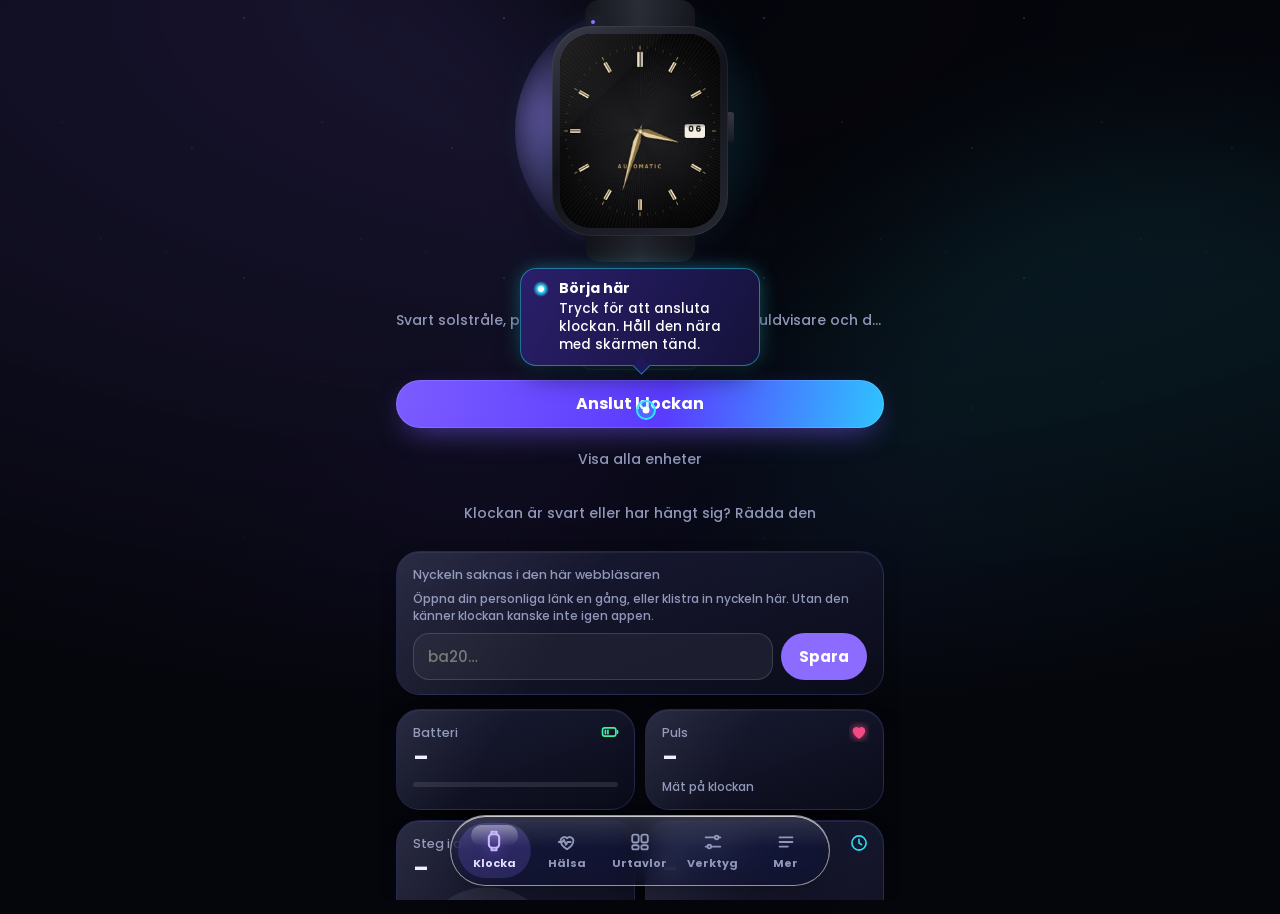
==== commit 96961bd7: "Version 59" ====
--- a/index.html
+++ b/index.html
@@ -3060,7 +3060,9 @@
 async function initGallery(){
   loadMine();cur=null;renderGrid();
   try{await Promise.all(FONTLOAD.map(f=>document.fonts.load(f,'0123456789ÅÄÖ')));}catch(e){}
-  await Promise.all(MINE.map(m=>ensurePhoto(m.def)).concat(ANALOG.map(loadLive)));
+  // färdiga urtavlor med fotobakgrund måste också få sin bild laddad, annars ritas rutan svart
+  await Promise.all(MINE.map(m=>ensurePhoto(m.def)).concat(DIGITAL.map(d=>ensurePhoto(d.def)),ANALOG.map(loadLive)));
+  DIGITAL.forEach(d=>RC.delete('d:'+d.key));
   renderGrid();pickDial('d:atelier_noir',true);window.__galleryReady=true;
   setInterval(tick,200);document.addEventListener('visibilitychange',()=>{lastTick='';tick();});
   let sc=0;const onScroll=()=>{if(sc)return;sc=requestAnimationFrame(()=>{sc=0;if(!document.body.classList.contains('editing'))paintGrid(nowT(),false);});};
@@ -3492,7 +3494,7 @@
   cat='m';closeEditor();renderGrid();pickDial('m:'+rec.id,true);$('btnSend').click();});
 
 // ================= favoriter, provresultat, delning, verktyg och annat runt omkring =================
-const APPV=58;
+const APPV=59;
 const FAVLS='minklocka.fav.v1', RESLS='minklocka.resultat.v1', PLLS='minklocka.plats.v1', CNTLS='minklocka.nedrakning.v1', SELLS='minklocka.vald.v1';
 function lsGet(k,def){try{const v=JSON.parse(localStorage.getItem(k));return v==null?def:v;}catch(e){return def;}}
 function lsSet(k,v){try{localStorage.setItem(k,JSON.stringify(v));return true;}catch(e){return false;}}
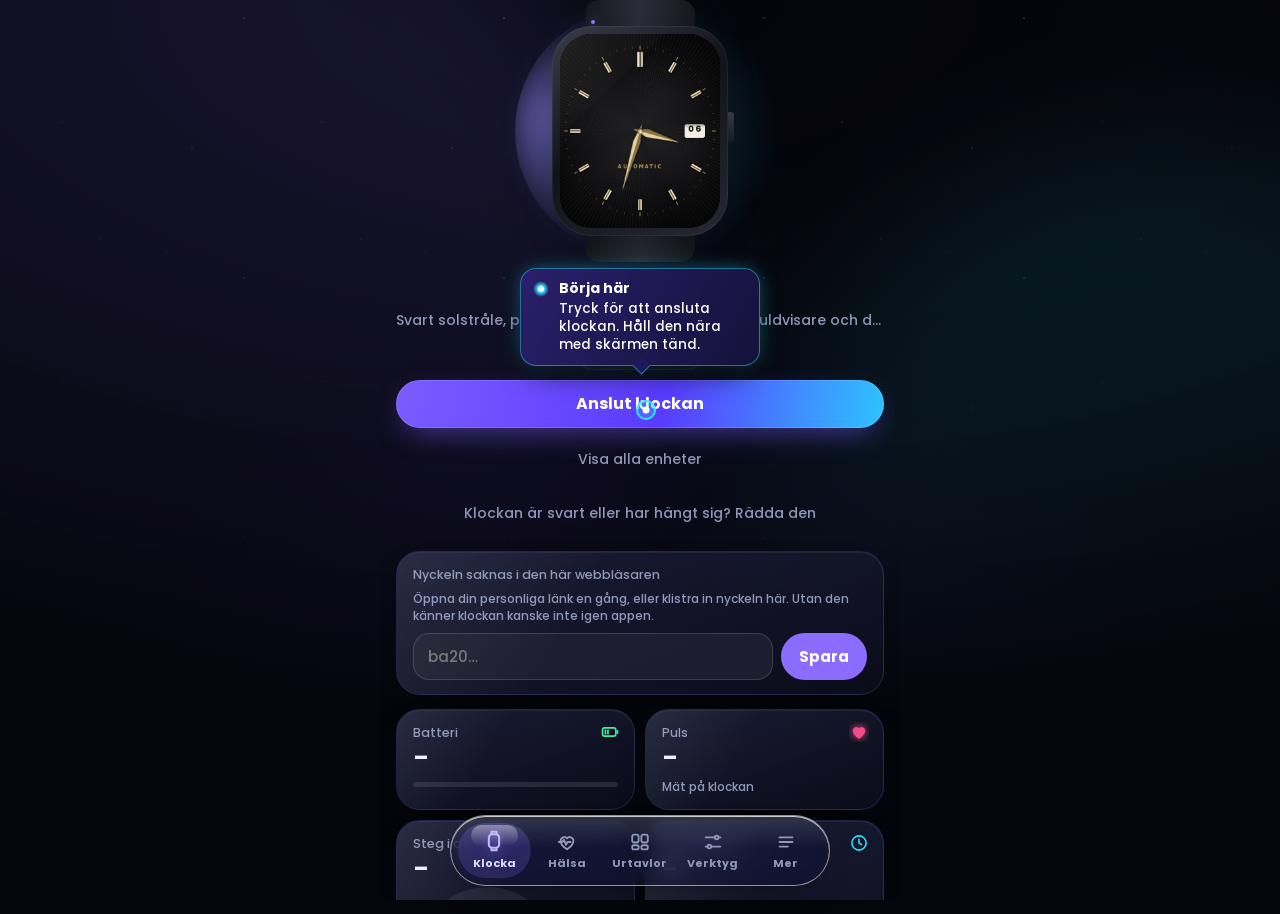
==== commit 46f6aedd: "Version 60" ====
--- a/index.html
+++ b/index.html
@@ -1384,6 +1384,14 @@
         parts.push({typ:TY.UNIT,x:x,y:y,style:1,slots:2,frames:uf,sample:null,el:i});}
       if(e.lab){const ls=e.ls||Math.max(11,Math.min(13,s*.45));statics.push(()=>text(b,e.lab,x,y+h+(e.lg===undefined?2:e.lg),ls,'pb',e.lc||rgba(Array.isArray(c)?c[0]:c,.82),'c',1));box.h+=ls+4;}   // små etiketter gick inte att läsa på klockans skärm
     }else if(e.k==='batt'){const fr=battFrames(e),w=fr[0].width,h=fr[0].height;box={x:Math.round(e.x-w/2),y:Math.round(e.y),w:w,h:h};parts.push({typ:TY.BAR,x:box.x,y:box.y,style:1,slots:7,frames:fr,sample:5,el:i,key:'batt'});}
+    // Experiment: en bildserie med en elementtyp som vi inte vet vad klockan gör med. Varje bild visar sitt nummer,
+    // så att det syns på klockan vilken bild den väljer (t.ex. efter steg). Hypotes: jämna typer före sifferfälten är förloppsbilder.
+    else if(e.k==='probe'){const sz=Math.round(e.s||56),n=e.n||10,col=e.c||'#39ff88',fr=[];
+      for(let k=0;k<n;k++){const cv=mk(sz,sz),g=ctxOf(cv),lw=Math.max(4,sz*.12),r=sz/2-lw/2-1;g.lineWidth=lw;g.lineCap='round';
+        g.strokeStyle=rgba(col,.22);g.beginPath();g.arc(sz/2,sz/2,r,0,7);g.stroke();
+        if(k){g.strokeStyle=col;g.beginPath();g.arc(sz/2,sz/2,r,-Math.PI/2,-Math.PI/2+Math.PI*2*k/(n-1));g.stroke();}
+        g.fillStyle='#ffffff';g.font=FONTS.pb.css(sz*.34);g.textAlign='center';g.textBaseline='middle';g.fillText(String(k),sz/2,sz/2+1);fr.push(cv);}
+      box={x:Math.round(e.x-sz/2),y:Math.round(e.y),w:sz,h:sz};parts.push({typ:e.t,x:box.x,y:box.y,style:1,slots:n,frames:fr,sample:Math.min(n-1,6),el:i,exp:1});}
     else if(e.k==='weather'){const sz=Math.round(e.s||32),fr=weatherFrames(sz,e.style);box={x:Math.round(e.x-sz/2),y:Math.round(e.y),w:sz,h:sz};parts.push({typ:TY.WICON,x:box.x,y:box.y,style:1,slots:4,frames:fr,sample:1,el:i});}
     else if(e.k==='week'){const x=Math.round(e.x),y=Math.round(e.y);box={x:x-24,y:y,w:48,h:19};parts.push({t5:1,typ:3,x:x,y:y,color:Array.isArray(c)?c[0]:c,el:i});}
     else if(e.k==='ticks'){box={x:PX-20,y:PY-(e.r||112)-4,w:40,h:(e.len||9)+10};statics.unshift(()=>drawTicks(b,e));}
@@ -2856,7 +2864,12 @@
 const SC=(bg,scene,els,parts,more)=>({bg:bg,deco:[{k:'toon',n:scene},...(more||[]),...parts.flatMap(p=>p.deco)],els:[...els,...parts.flatMap(p=>p.els)]});
 const DIGITAL=[
 // ---- Premium: sex urtavlor med material, djup och data som grafik. Inga sekundvisare, inget som snurrar. ----
-{key:'atelier_noir',name:'Atelier Noir',desc:'Svart solstråle, pålagda guldindex, fasetterade guldvisare och datumfönster.',c1:'#d9b870',c2:'#020203',fresh:2,pr:1,def:{bg:{t:'p2',id:'noir'},
+{key:'prov_ring',exp:1,name:'Prov: stegringar',desc:'Experiment. Tre ringar med varsin okänd typ (16, 12 och 6). Varje bild har ett nummer. Ändras numret i en ring när du går, eller när pulsen ändras, så kan klockan rita riktiga ringar.',c1:'#39ff88',c2:'#000000',fresh:2,def:{bg:{t:'solid',c:'#000000'},
+  els:[{k:'time',x:120,y:18,s:44,f:'pb',c:'#ffffff'},{k:'steps',x:120,y:82,s:22,f:'pb',c:'#39ff88',lab:'STEG'},
+  {k:'probe',t:16,x:44,y:156,s:46,n:8,c:'#39ff88'},{k:'probe',t:12,x:120,y:156,s:46,n:8,c:'#ff5a6e'},{k:'probe',t:6,x:196,y:156,s:46,n:8,c:'#ffb020'},
+  {k:'text',txt:'16',x:44,y:208,s:13,c:'#39ff88'},{k:'text',txt:'12',x:120,y:208,s:13,c:'#ff5a6e'},{k:'text',txt:'6',x:196,y:208,s:13,c:'#ffb020'},
+  {k:'pulse',x:120,y:240,s:18,f:'pb',c:'#ff5a6e'}]}}
+,{key:'atelier_noir',name:'Atelier Noir',desc:'Svart solstråle, pålagda guldindex, fasetterade guldvisare och datumfönster.',c1:'#d9b870',c2:'#020203',fresh:2,pr:1,def:{bg:{t:'p2',id:'noir'},
   els:[vl('day',201,134,13,'pb','#1a1a1a',''),HN({style:'facet',hs:'facet',ms:'facet',hc:'#d9b870',mc:'#d9b870',sec:0,ml:94,hk:.66,w:7})]}}
 ,{key:'chrono_bla',exp:1,name:'Chronometer Blå',desc:'Blå gravyr. Batteriet som nål i övre urtavlan och pulsen i den nedre.',c1:'#dfe8f6',c2:'#061430',fresh:2,pr:1,def:{bg:{t:'p2',id:'bla'},
   els:[{k:'batt',style:'needle',x:120,y:62,r:30,c:'#ff6a3c'},vl('pulse',120,188,15,'pm','#ffffff',''),HN({style:'sword2',hs:'sword2',ms:'sword2',hc:'#e6ecf6',mc:'#e6ecf6',sec:0,ml:92,hk:.65,w:7})]}}
@@ -3494,7 +3507,7 @@
   cat='m';closeEditor();renderGrid();pickDial('m:'+rec.id,true);$('btnSend').click();});
 
 // ================= favoriter, provresultat, delning, verktyg och annat runt omkring =================
-const APPV=59;
+const APPV=60;
 const FAVLS='minklocka.fav.v1', RESLS='minklocka.resultat.v1', PLLS='minklocka.plats.v1', CNTLS='minklocka.nedrakning.v1', SELLS='minklocka.vald.v1';
 function lsGet(k,def){try{const v=JSON.parse(localStorage.getItem(k));return v==null?def:v;}catch(e){return def;}}
 function lsSet(k,v){try{localStorage.setItem(k,JSON.stringify(v));return true;}catch(e){return false;}}
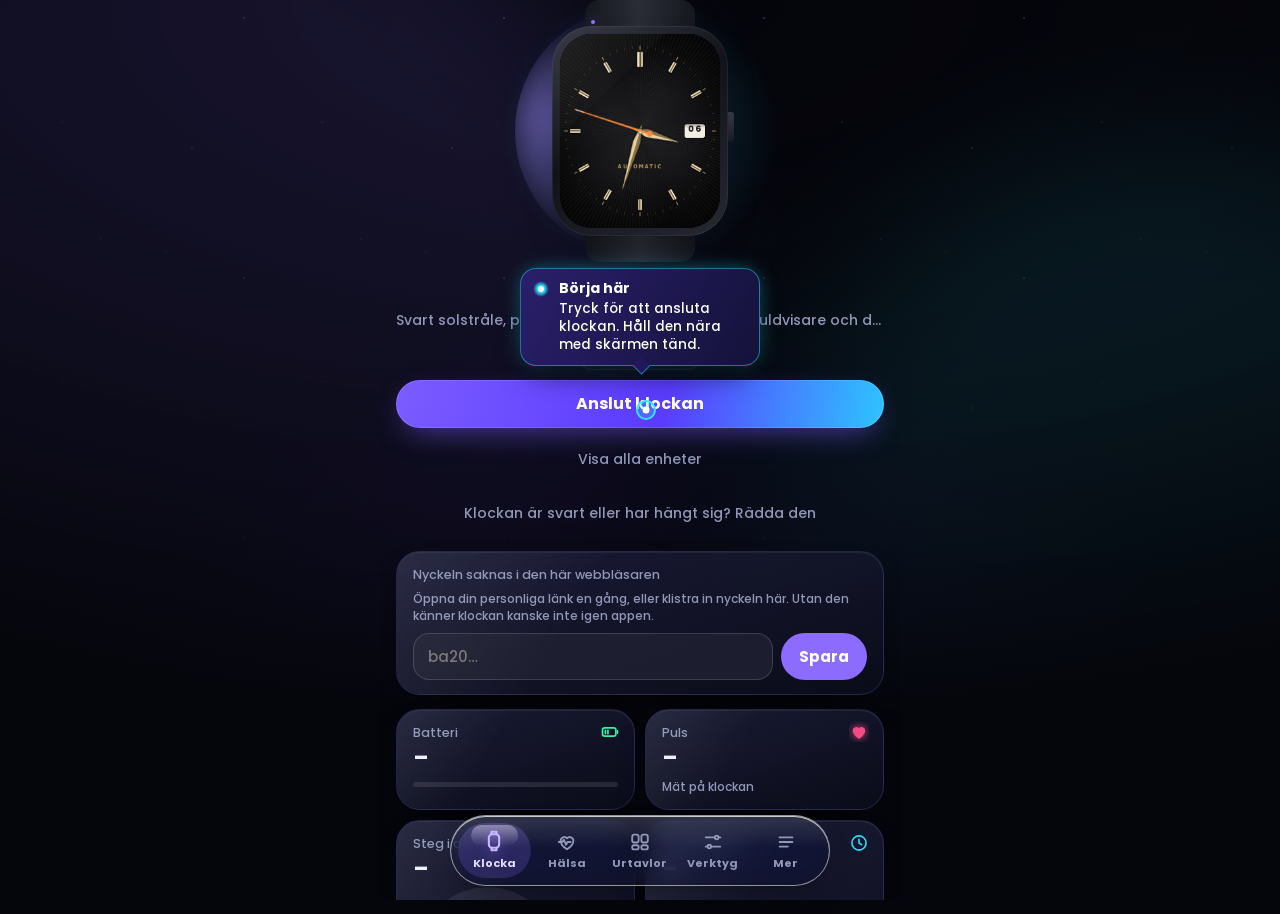
==== commit 1f911956: "Version 61" ====
--- a/index.html
+++ b/index.html
@@ -1400,7 +1400,7 @@
       const hubR=st==='thin'?3.4:Math.max(4,w*.62),hh=handCanvas(e.hs||st,hl,10,w+1,e.hc||'#ffffff',e.nomin?hubR:0,e.htc||e.tc),mh=e.nomin?null:handCanvas(e.ms||st,ml,10,w,e.mc||'#ffffff',hubR,e.mtc||e.tc);
       parts.push({ptr:1,typ:TY.ROTH,x:Math.round(PX-hh.width/2),y:PY-hl,img:hh,el:i});if(mh)parts.push({ptr:1,typ:TY.ROTM,x:Math.round(PX-mh.width/2),y:PY-ml,img:mh,el:i});   // nomin: bara en visare, som på en enhandsklocka
       if(e.sec&&e.small&&!els.some(z=>z.k==='orbit')){const sx=e.small.x,sy=e.small.y,sl=e.small.len||22,sh=handCanvas('thin',sl,6,4,e.sc||'#ff8a3c',2.6);parts.push({ptr:1,typ:TY.ROTS,x:Math.round(sx-sh.width/2),y:sy-sl,img:sh,el:i,px:sx,py:sy,exp:1});}
-      else if(e.sec&&!els.some(z=>z.k==='orbit')){const sl=Math.min(118,ml+8),sh=handCanvas('thin',sl,Math.max(6,Math.min(20,122-sl)),4.6,e.sc||'#ff8a3c',3);parts.push({ptr:1,typ:TY.ROTS,x:Math.round(PX-sh.width/2),y:PY-sl,img:sh,el:i});}
+      else if(e.sec&&!els.some(z=>z.k==='orbit')){const sl=Math.min(118,ml+8),sh=handCanvas('secneedle',sl,Math.max(16,Math.min(24,122-sl)),4.6,e.sc||'#ff8a3c',3);parts.push({ptr:1,typ:TY.ROTS,x:Math.round(PX-sh.width/2),y:PY-sl,img:sh,el:i});}
       box={x:PX-22,y:PY-22,w:44,h:44};
     }
     else if(e.k==='orbit'){const ty=els.some(z=>z.k==='hands')?TY.ROTS:({h:TY.ROTH,m:TY.ROTM}[e.on]||TY.ROTS);
@@ -2785,6 +2785,17 @@
     c.strokeStyle='#ffffff';c.lineCap='round';[[20,112,220,112,3],[30,196,200,196,4],[10,208,150,208,2]].forEach(([a,b,x,y,w])=>{c.lineWidth=w;c.beginPath();c.moveTo(a,b);c.lineTo(x,y);c.stroke();});
     c.strokeStyle='#e8202a';c.lineWidth=2;c.beginPath();c.roundRect(26,232,140,34,17);c.stroke();}
 });
+
+// Sekundvisare: tunn avsmalnande nål med motvikt på svansen och ett litet nav. Ser lugn ut även när den stegar.
+HANDPIC.secneedle=function(len,tail,w,col,hub){
+  const W=15,cv=mk(W,Math.round(len+tail)),x=ctxOf(cv),m=W/2;
+  x.fillStyle=col;
+  x.beginPath();x.moveTo(m-.7,0);x.lineTo(m+.7,0);x.lineTo(m+1.4,len);x.lineTo(m-1.4,len);x.closePath();x.fill();   // nålen, smalast i spetsen
+  x.fillRect(m-1.3,len,2.6,tail-5);                                                                              // svansen
+  x.beginPath();x.arc(m,len+tail-5,4.2,0,7);x.fill();                                                            // motvikt
+  x.fillStyle='rgba(255,255,255,.85)';x.fillRect(m-.6,2,1.2,Math.max(6,len*.12));                                // ljus spets
+  return cv;
+};
 // Bakgrunder ur dina ChatGPT-bilder, med den inbrända texten borttagen. Tid och värden läggs ovanpå av klockan.
 const PH={"g01": "[data-uri]", "g02": "[data-uri]", "g03": "[data-uri]", "g04": "[data-uri]", "g05": "[data-uri]", "g06": "[data-uri]", "g07": "[data-uri]", "g08": "[data-uri]", "g09": "[data-uri]", "g10": "[data-uri]", "g11": "[data-uri]", "g12": "[data-uri]", "g13": "[data-uri]", "g14": "[data-uri]", "g15": "[data-uri]", "g16": "[data-uri]", "g17": "[data-uri]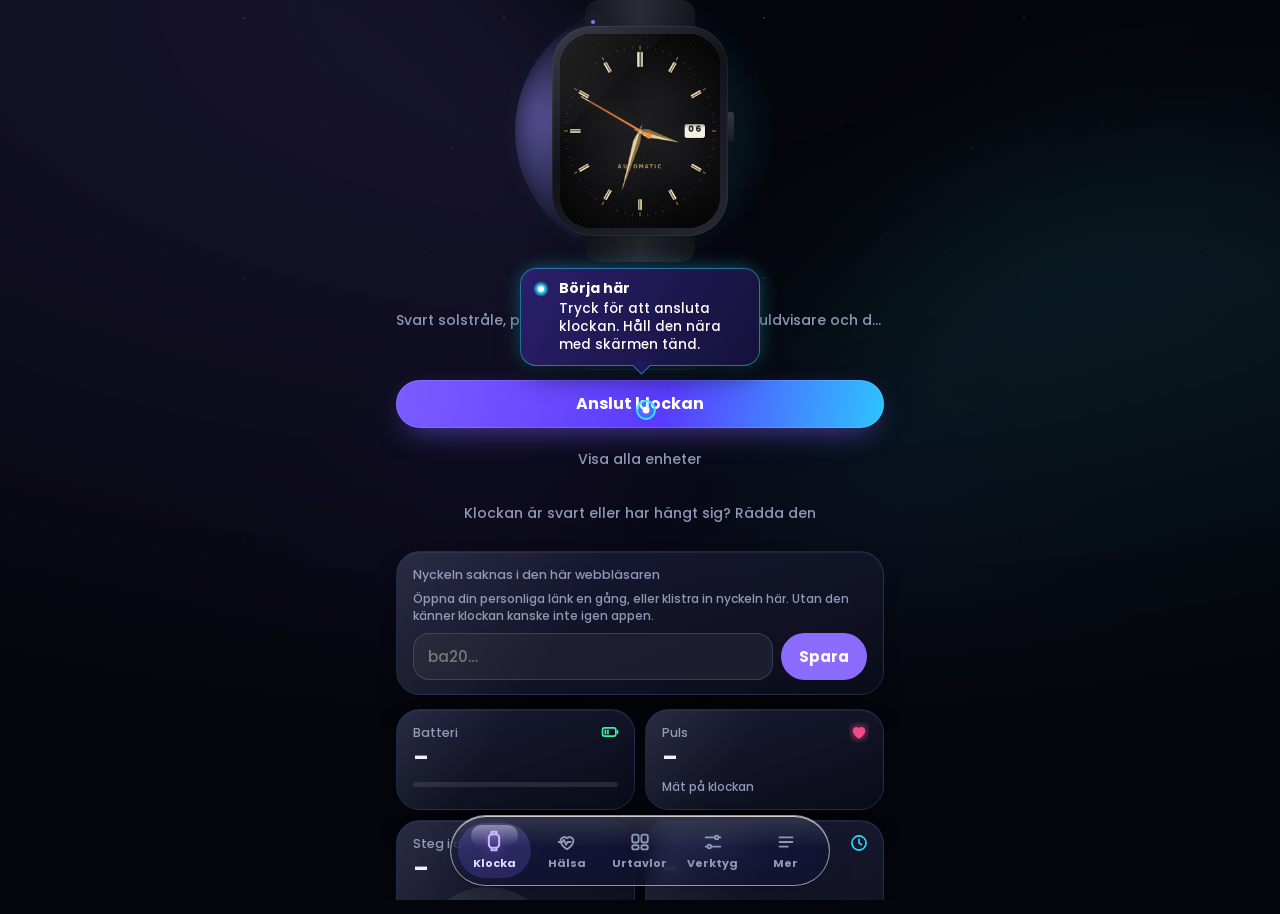
==== commit ff2d4c3a: "Version 62" ====
--- a/index.html
+++ b/index.html
@@ -709,6 +709,9 @@
 html.native .aurora,html.native .thbg{display:none!important}
 html.native .view{-webkit-mask-image:none!important;mask-image:none!important}
 html.native *,html.native *::before,html.native *::after{backdrop-filter:none!important;-webkit-backdrop-filter:none!important}
+/* I appen: klockbilden överst bara på Urtavlor (Android-delen visar klockan på Klocka) */
+html.native:not(.nat-dials) .stage{display:none!important}
+html.native body,html.native button,html.native input,html.native select,html.native textarea{font-family:var(--font)!important}
 /* ================= 16 teman: färger, former, typsnitt och en levande bakgrund per tema ================= */
 .thbg{position:fixed;inset:0;z-index:-1;pointer-events:none;overflow:hidden;display:none}
 .thbg i{position:absolute;display:block}
@@ -3518,7 +3521,7 @@
   cat='m';closeEditor();renderGrid();pickDial('m:'+rec.id,true);$('btnSend').click();});
 
 // ================= favoriter, provresultat, delning, verktyg och annat runt omkring =================
-const APPV=61;
+const APPV=62;
 const FAVLS='minklocka.fav.v1', RESLS='minklocka.resultat.v1', PLLS='minklocka.plats.v1', CNTLS='minklocka.nedrakning.v1', SELLS='minklocka.vald.v1';
 function lsGet(k,def){try{const v=JSON.parse(localStorage.getItem(k));return v==null?def:v;}catch(e){return def;}}
 function lsSet(k,v){try{localStorage.setItem(k,JSON.stringify(v));return true;}catch(e){return false;}}
@@ -4821,6 +4824,11 @@
   window.nativeTheme=function(t){const r=document.documentElement;if(r.dataset.theme===t)return;r.dataset.theme=t;r.style.removeProperty('--a1');r.style.removeProperty('--a2');
     try{markTheme();}catch(e){}if(typeof hlRender==='function')setTimeout(()=>hlRender(false),60);};
   try{const t=N.webTheme&&N.webTheme();if(t)nativeTheme(t);}catch(e){}
+  // Exakt samma färger, typsnitt och former som Android-delen (sätts som variabler som vinner över sidans teman)
+  window.nativeStyle=function(o){try{const r=document.documentElement.style;Object.keys(o).forEach(k=>r.setProperty('--'+k,o[k]));}catch(e){}};
+  try{const t=N.webTokens&&N.webTokens();if(t)nativeStyle(JSON.parse(t));}catch(e){}
+  // flik som visas, så att CSS kan dölja klockbilden där den inte hör hemma
+  if(typeof showTab==='function'){const st=showTab;showTab=function(t){const r=st.apply(this,arguments);const c=document.documentElement.classList;['home','health','dials','tools','log'].forEach(x=>c.remove('nat-'+x));c.add('nat-'+t);return r;};}
   // Hälsan hämtas när Hälsa öppnas, högst var tredje minut
   let lastSync=0;window.nativeHealthOpen=function(){if(Date.now()-lastSync<180000)return;lastSync=Date.now();try{hlSync(false);}catch(e){}};
   let last='';
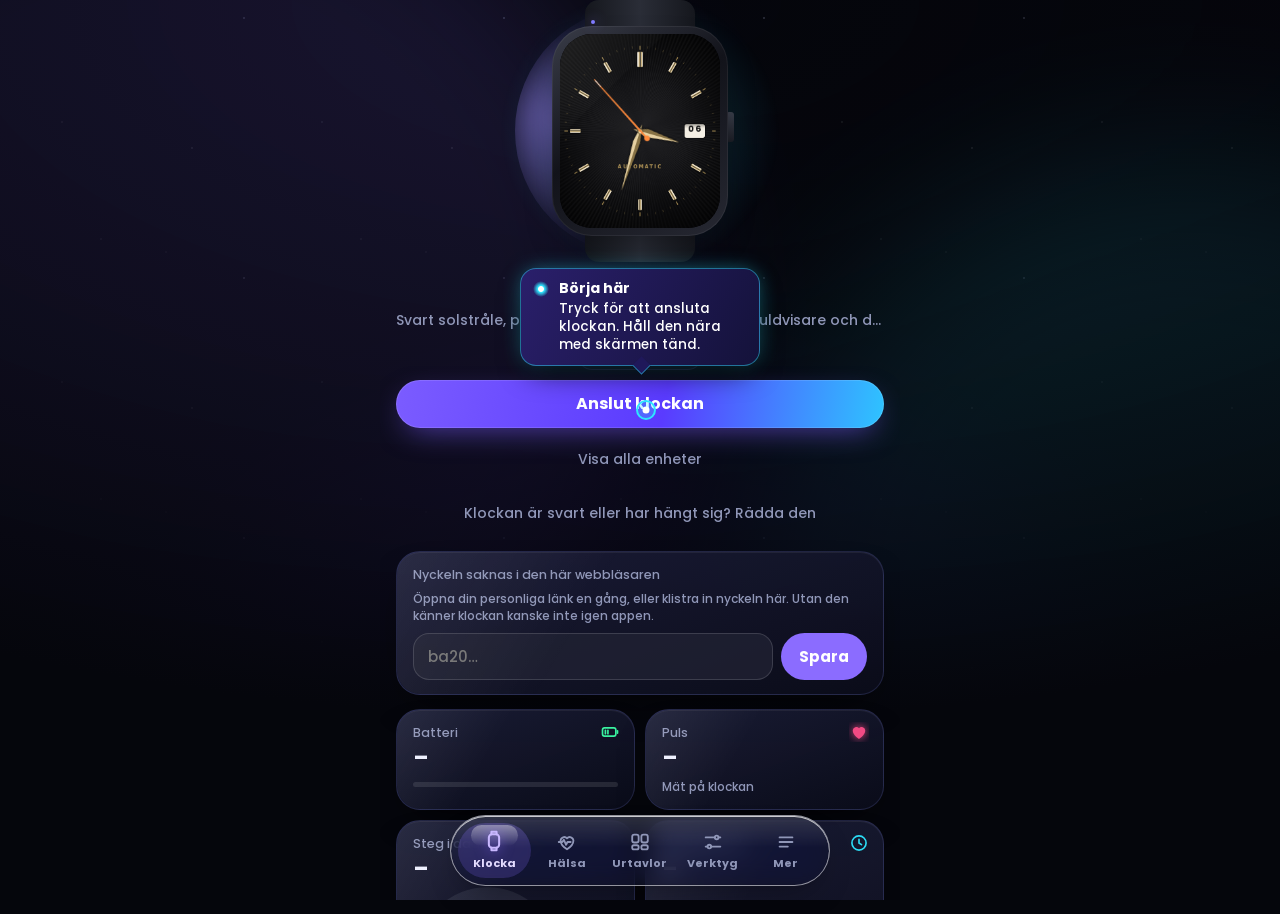
==== commit c3eecfdd: "Version 63" ====
--- a/index.html
+++ b/index.html
@@ -2878,12 +2878,7 @@
 const SC=(bg,scene,els,parts,more)=>({bg:bg,deco:[{k:'toon',n:scene},...(more||[]),...parts.flatMap(p=>p.deco)],els:[...els,...parts.flatMap(p=>p.els)]});
 const DIGITAL=[
 // ---- Premium: sex urtavlor med material, djup och data som grafik. Inga sekundvisare, inget som snurrar. ----
-{key:'prov_ring',exp:1,name:'Prov: stegringar',desc:'Experiment. Tre ringar med varsin okänd typ (16, 12 och 6). Varje bild har ett nummer. Ändras numret i en ring när du går, eller när pulsen ändras, så kan klockan rita riktiga ringar.',c1:'#39ff88',c2:'#000000',fresh:2,def:{bg:{t:'solid',c:'#000000'},
-  els:[{k:'time',x:120,y:18,s:44,f:'pb',c:'#ffffff'},{k:'steps',x:120,y:82,s:22,f:'pb',c:'#39ff88',lab:'STEG'},
-  {k:'probe',t:16,x:44,y:156,s:46,n:8,c:'#39ff88'},{k:'probe',t:12,x:120,y:156,s:46,n:8,c:'#ff5a6e'},{k:'probe',t:6,x:196,y:156,s:46,n:8,c:'#ffb020'},
-  {k:'text',txt:'16',x:44,y:208,s:13,c:'#39ff88'},{k:'text',txt:'12',x:120,y:208,s:13,c:'#ff5a6e'},{k:'text',txt:'6',x:196,y:208,s:13,c:'#ffb020'},
-  {k:'pulse',x:120,y:240,s:18,f:'pb',c:'#ff5a6e'}]}}
-,{key:'atelier_noir',name:'Atelier Noir',desc:'Svart solstråle, pålagda guldindex, fasetterade guldvisare och datumfönster.',c1:'#d9b870',c2:'#020203',fresh:2,pr:1,def:{bg:{t:'p2',id:'noir'},
+{key:'atelier_noir',name:'Atelier Noir',desc:'Svart solstråle, pålagda guldindex, fasetterade guldvisare och datumfönster.',c1:'#d9b870',c2:'#020203',fresh:2,pr:1,def:{bg:{t:'p2',id:'noir'},
   els:[vl('day',201,134,13,'pb','#1a1a1a',''),HN({style:'facet',hs:'facet',ms:'facet',hc:'#d9b870',mc:'#d9b870',sec:0,ml:94,hk:.66,w:7})]}}
 ,{key:'chrono_bla',exp:1,name:'Chronometer Blå',desc:'Blå gravyr. Batteriet som nål i övre urtavlan och pulsen i den nedre.',c1:'#dfe8f6',c2:'#061430',fresh:2,pr:1,def:{bg:{t:'p2',id:'bla'},
   els:[{k:'batt',style:'needle',x:120,y:62,r:30,c:'#ff6a3c'},vl('pulse',120,188,15,'pm','#ffffff',''),HN({style:'sword2',hs:'sword2',ms:'sword2',hc:'#e6ecf6',mc:'#e6ecf6',sec:0,ml:92,hk:.65,w:7})]}}
@@ -3521,7 +3516,7 @@
   cat='m';closeEditor();renderGrid();pickDial('m:'+rec.id,true);$('btnSend').click();});
 
 // ================= favoriter, provresultat, delning, verktyg och annat runt omkring =================
-const APPV=62;
+const APPV=63;
 const FAVLS='minklocka.fav.v1', RESLS='minklocka.resultat.v1', PLLS='minklocka.plats.v1', CNTLS='minklocka.nedrakning.v1', SELLS='minklocka.vald.v1';
 function lsGet(k,def){try{const v=JSON.parse(localStorage.getItem(k));return v==null?def:v;}catch(e){return def;}}
 function lsSet(k,v){try{localStorage.setItem(k,JSON.stringify(v));return true;}catch(e){return false;}}
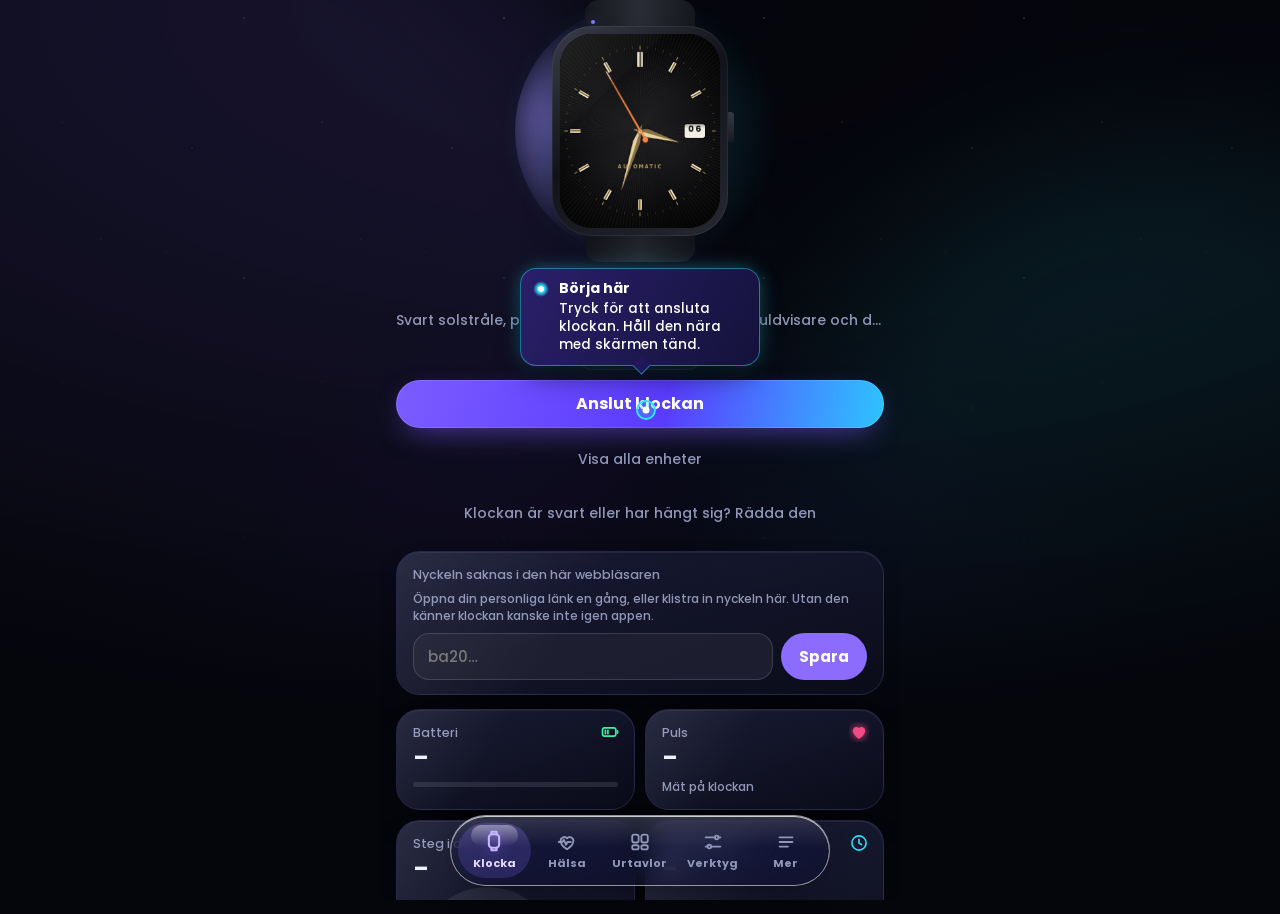
==== commit 06a28770: "Version 64" ====
--- a/index.html
+++ b/index.html
@@ -3516,7 +3516,7 @@
   cat='m';closeEditor();renderGrid();pickDial('m:'+rec.id,true);$('btnSend').click();});
 
 // ================= favoriter, provresultat, delning, verktyg och annat runt omkring =================
-const APPV=63;
+const APPV=64;
 const FAVLS='minklocka.fav.v1', RESLS='minklocka.resultat.v1', PLLS='minklocka.plats.v1', CNTLS='minklocka.nedrakning.v1', SELLS='minklocka.vald.v1';
 function lsGet(k,def){try{const v=JSON.parse(localStorage.getItem(k));return v==null?def:v;}catch(e){return def;}}
 function lsSet(k,v){try{localStorage.setItem(k,JSON.stringify(v));return true;}catch(e){return false;}}
@@ -4824,6 +4824,26 @@
   try{const t=N.webTokens&&N.webTokens();if(t)nativeStyle(JSON.parse(t));}catch(e){}
   // flik som visas, så att CSS kan dölja klockbilden där den inte hör hemma
   if(typeof showTab==='function'){const st=showTab;showTab=function(t){const r=st.apply(this,arguments);const c=document.documentElement.classList;['home','health','dials','tools','log'].forEach(x=>c.remove('nat-'+x));c.add('nat-'+t);return r;};}
+  // ---------- Urtavlor i Android-delen: sidan ritar rutorna och skickar dem, Android visar dem ----------
+  let dialsT=0;
+  window.nativePushDials=function(){clearTimeout(dialsT);dialsT=setTimeout(async()=>{
+    if(!N.putDials||typeof allDials!=='function')return;
+    const t=nowT(),cv=document.createElement('canvas');cv.width=150;cv.height=179;const out=[],all=allDials();
+    for(let i=0;i<all.length;i++){const d=all[i];let th='';
+      try{if(paintFace(d,cv,t))th=cv.toDataURL('image/jpeg',.82);}catch(e){}
+      out.push({gk:d.gk,name:d.name,desc:d.desc||'',kind:d.kind,fav:!!(typeof FAV!=='undefined'&&FAV[d.gk]),st:(typeof statusOf==='function'?statusOf(d):''),an:d.kind==='a'||!!(d.def&&d.def.els&&d.def.els.some(e=>e.k==='hands')),th:th});
+      if(i%6===5)await new Promise(r=>setTimeout(r,0));}
+    N.putDials(JSON.stringify(out));},600);};
+  window.nativePick=function(gk){try{pickDial(gk);}catch(e){}};
+  let lastSel='';
+  setInterval(()=>{try{if(!N.putSel||typeof cur==='undefined'||!cur)return;const b=$('btnSend'),p=$('stProg');
+    const st=JSON.stringify({gk:cur.gk,name:cur.name,desc:cur.desc||'',can:!b.disabled,btn:b.textContent,prog:p?p.textContent:'',fav:!!(typeof FAV!=='undefined'&&FAV[cur.gk]),edit:!$('btnEdit').disabled});
+    if(st!==lastSel){lastSel=st;N.putSel(st);}}catch(e){}},500);
+  // när sidan behöver visa något eget (redigeraren, ett blad, en fråga) visas den ovanpå Android-delen
+  let lastOv=null;
+  setInterval(()=>{try{const ov=!!(document.body.classList.contains('editing')||(typeof busyUI==='function'&&busyUI()));if(ov!==lastOv){lastOv=ov;N.webOverlay&&N.webOverlay(ov);}}catch(e){}},300);
+  if(typeof renderGrid==='function'){const rg=renderGrid;renderGrid=function(){const r=rg.apply(this,arguments);nativePushDials();return r;};}
+  if(window.__galleryReady)nativePushDials();else{const w=setInterval(()=>{if(window.__galleryReady){clearInterval(w);nativePushDials();}},500);}
   // Hälsan hämtas när Hälsa öppnas, högst var tredje minut
   let lastSync=0;window.nativeHealthOpen=function(){if(Date.now()-lastSync<180000)return;lastSync=Date.now();try{hlSync(false);}catch(e){}};
   let last='';
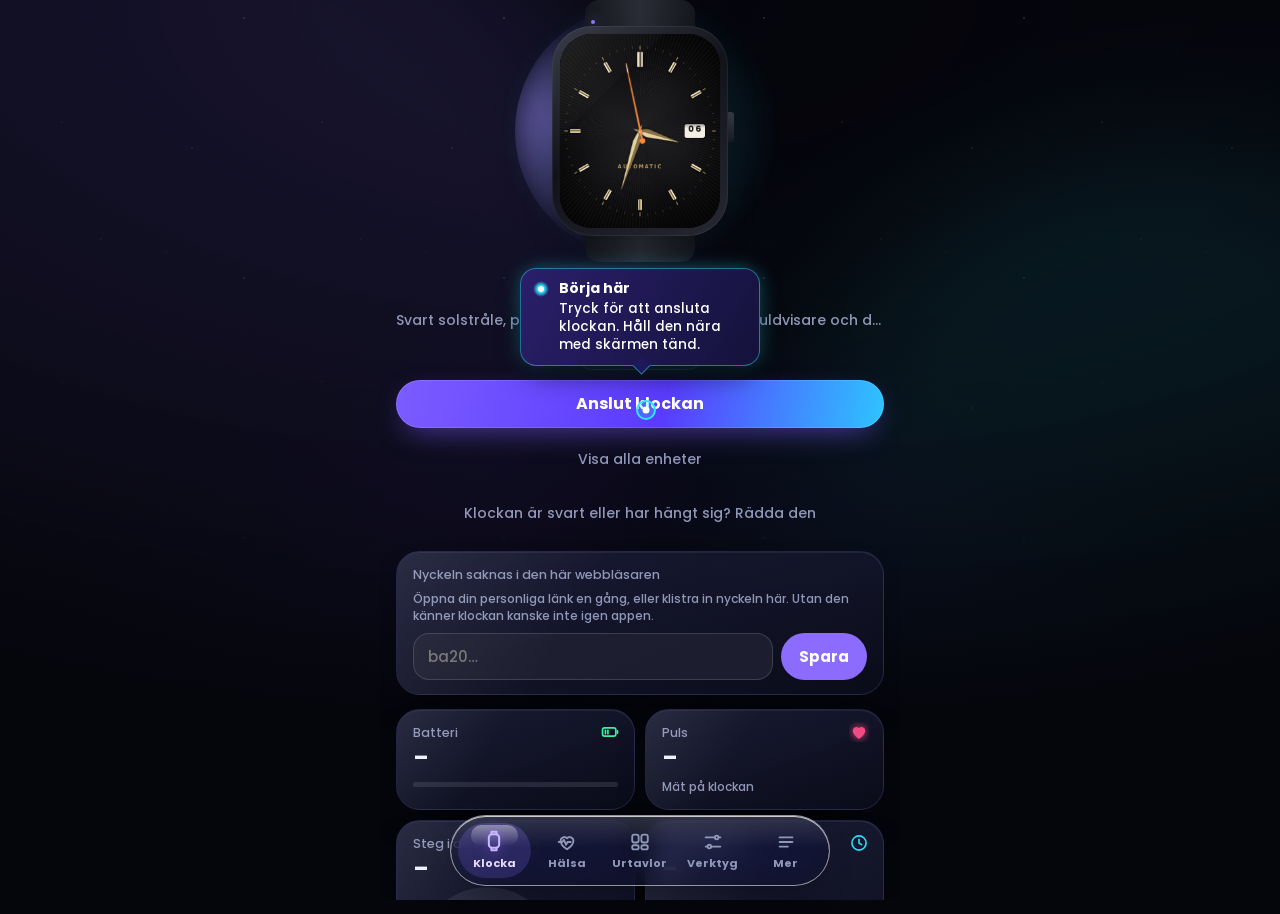
==== commit 19242e40: "Version 65" ====
--- a/index.html
+++ b/index.html
@@ -3516,7 +3516,7 @@
   cat='m';closeEditor();renderGrid();pickDial('m:'+rec.id,true);$('btnSend').click();});
 
 // ================= favoriter, provresultat, delning, verktyg och annat runt omkring =================
-const APPV=64;
+const APPV=65;
 const FAVLS='minklocka.fav.v1', RESLS='minklocka.resultat.v1', PLLS='minklocka.plats.v1', CNTLS='minklocka.nedrakning.v1', SELLS='minklocka.vald.v1';
 function lsGet(k,def){try{const v=JSON.parse(localStorage.getItem(k));return v==null?def:v;}catch(e){return def;}}
 function lsSet(k,v){try{localStorage.setItem(k,JSON.stringify(v));return true;}catch(e){return false;}}
@@ -4841,7 +4841,15 @@
     if(st!==lastSel){lastSel=st;N.putSel(st);}}catch(e){}},500);
   // när sidan behöver visa något eget (redigeraren, ett blad, en fråga) visas den ovanpå Android-delen
   let lastOv=null;
-  setInterval(()=>{try{const ov=!!(document.body.classList.contains('editing')||(typeof busyUI==='function'&&busyUI()));if(ov!==lastOv){lastOv=ov;N.webOverlay&&N.webOverlay(ov);}}catch(e){}},300);
+  // (inte under skickning: då visar Android-delen förloppet själv)
+  const ownUI=()=>{const t=document.getElementById('tour');return !!(document.body.classList.contains('editing')||(t&&t.offsetParent)||document.querySelector('#tsheet.on,.ob.on,.hl-sheet.on,#onb.on'));};
+  setInterval(()=>{try{const ov=ownUI();if(ov!==lastOv){lastOv=ov;N.webOverlay&&N.webOverlay(ov);}}catch(e){}},300);
+  // frågor ("Skicka ändå?", "Hur ser urtavlan ut?") visas som riktig Android-ruta
+  if(N.putAsk){let lastAsk='';const sh=document.getElementById('shade');
+    const pushAsk=()=>{try{let j='';if(sh&&!sh.hidden){const b=[...document.querySelectorAll('#shB [data-r]')].map(x=>({t:x.textContent,main:/\bcta\b/.test(x.className),bad:/\bbad\b/.test(x.className)}));
+        j=JSON.stringify({t:$('shT').textContent,p:$('shP').textContent,b:b});}
+      if(j!==lastAsk){lastAsk=j;N.putAsk(j);}}catch(e){}};
+    if(sh){new MutationObserver(pushAsk).observe(sh,{attributes:true,attributeFilter:['hidden'],subtree:true,childList:true,characterData:true});pushAsk();}}
   if(typeof renderGrid==='function'){const rg=renderGrid;renderGrid=function(){const r=rg.apply(this,arguments);nativePushDials();return r;};}
   if(window.__galleryReady)nativePushDials();else{const w=setInterval(()=>{if(window.__galleryReady){clearInterval(w);nativePushDials();}},500);}
   // Hälsan hämtas när Hälsa öppnas, högst var tredje minut
